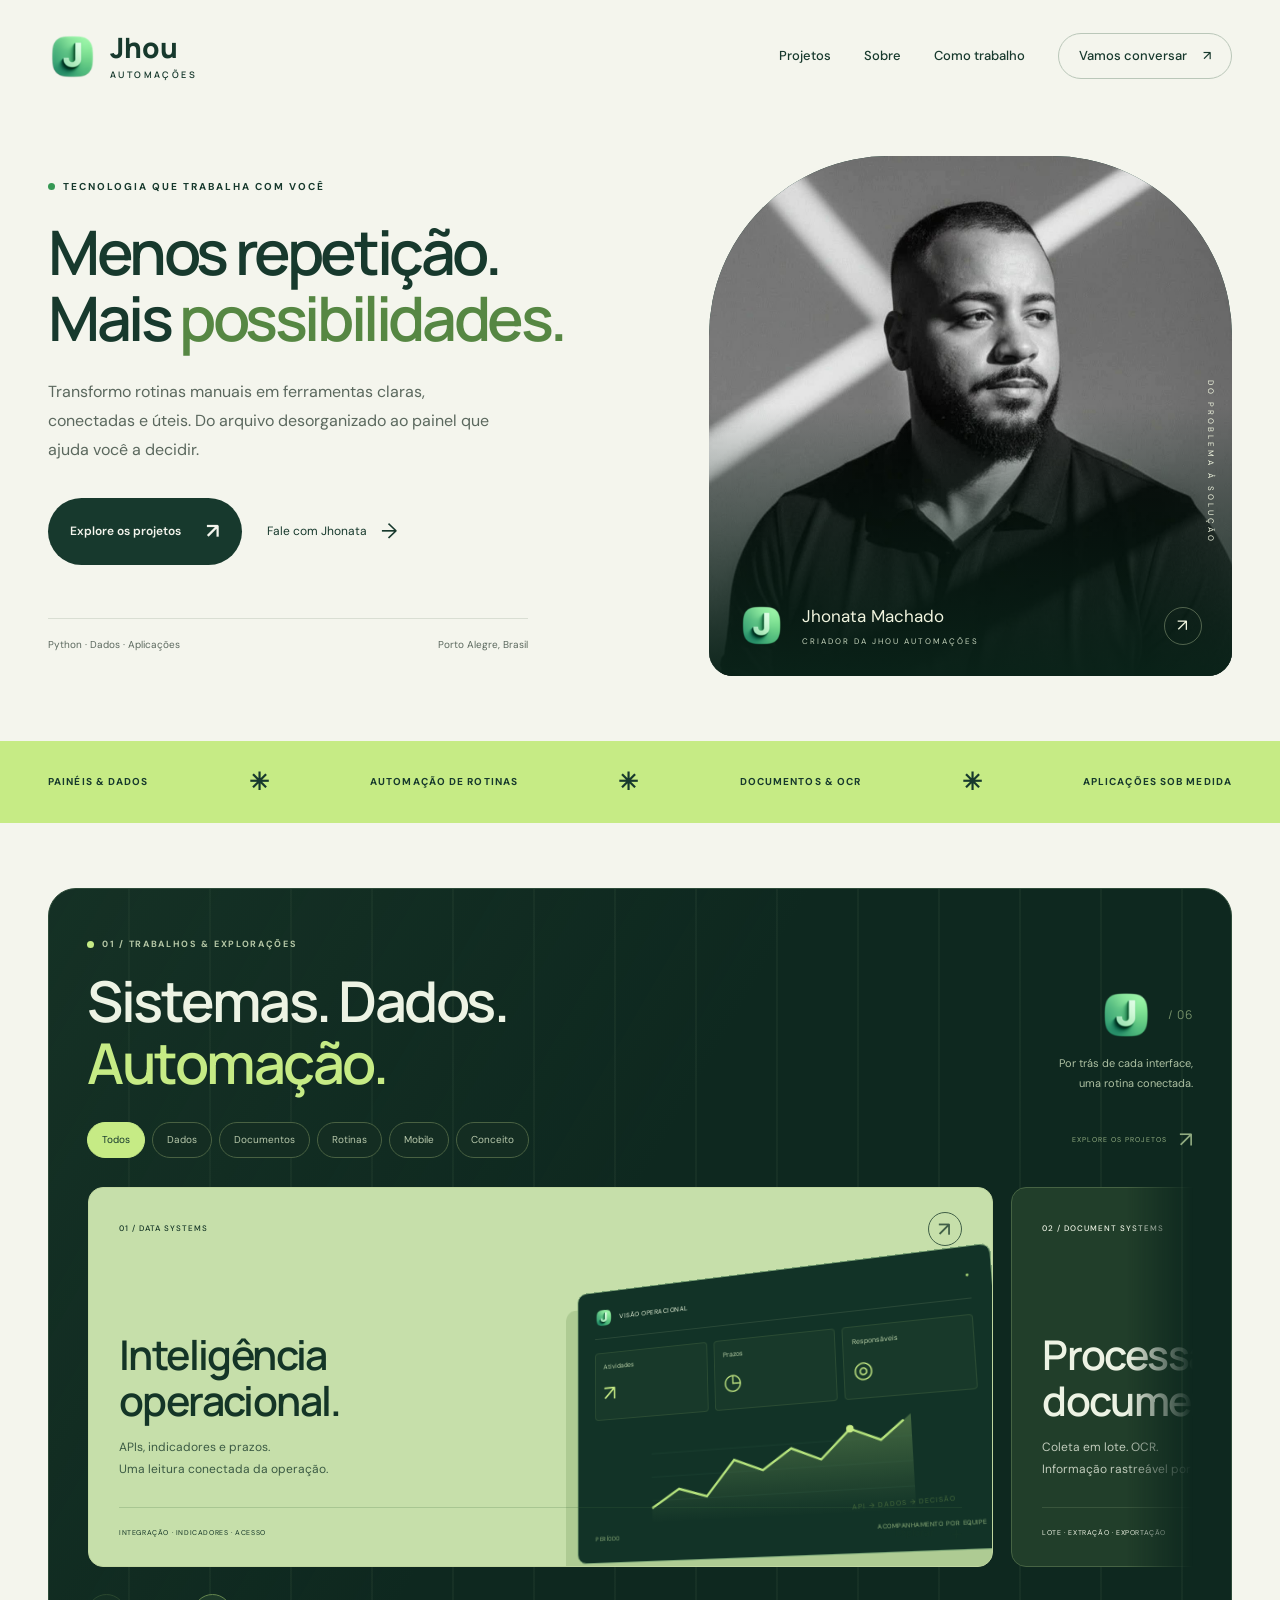
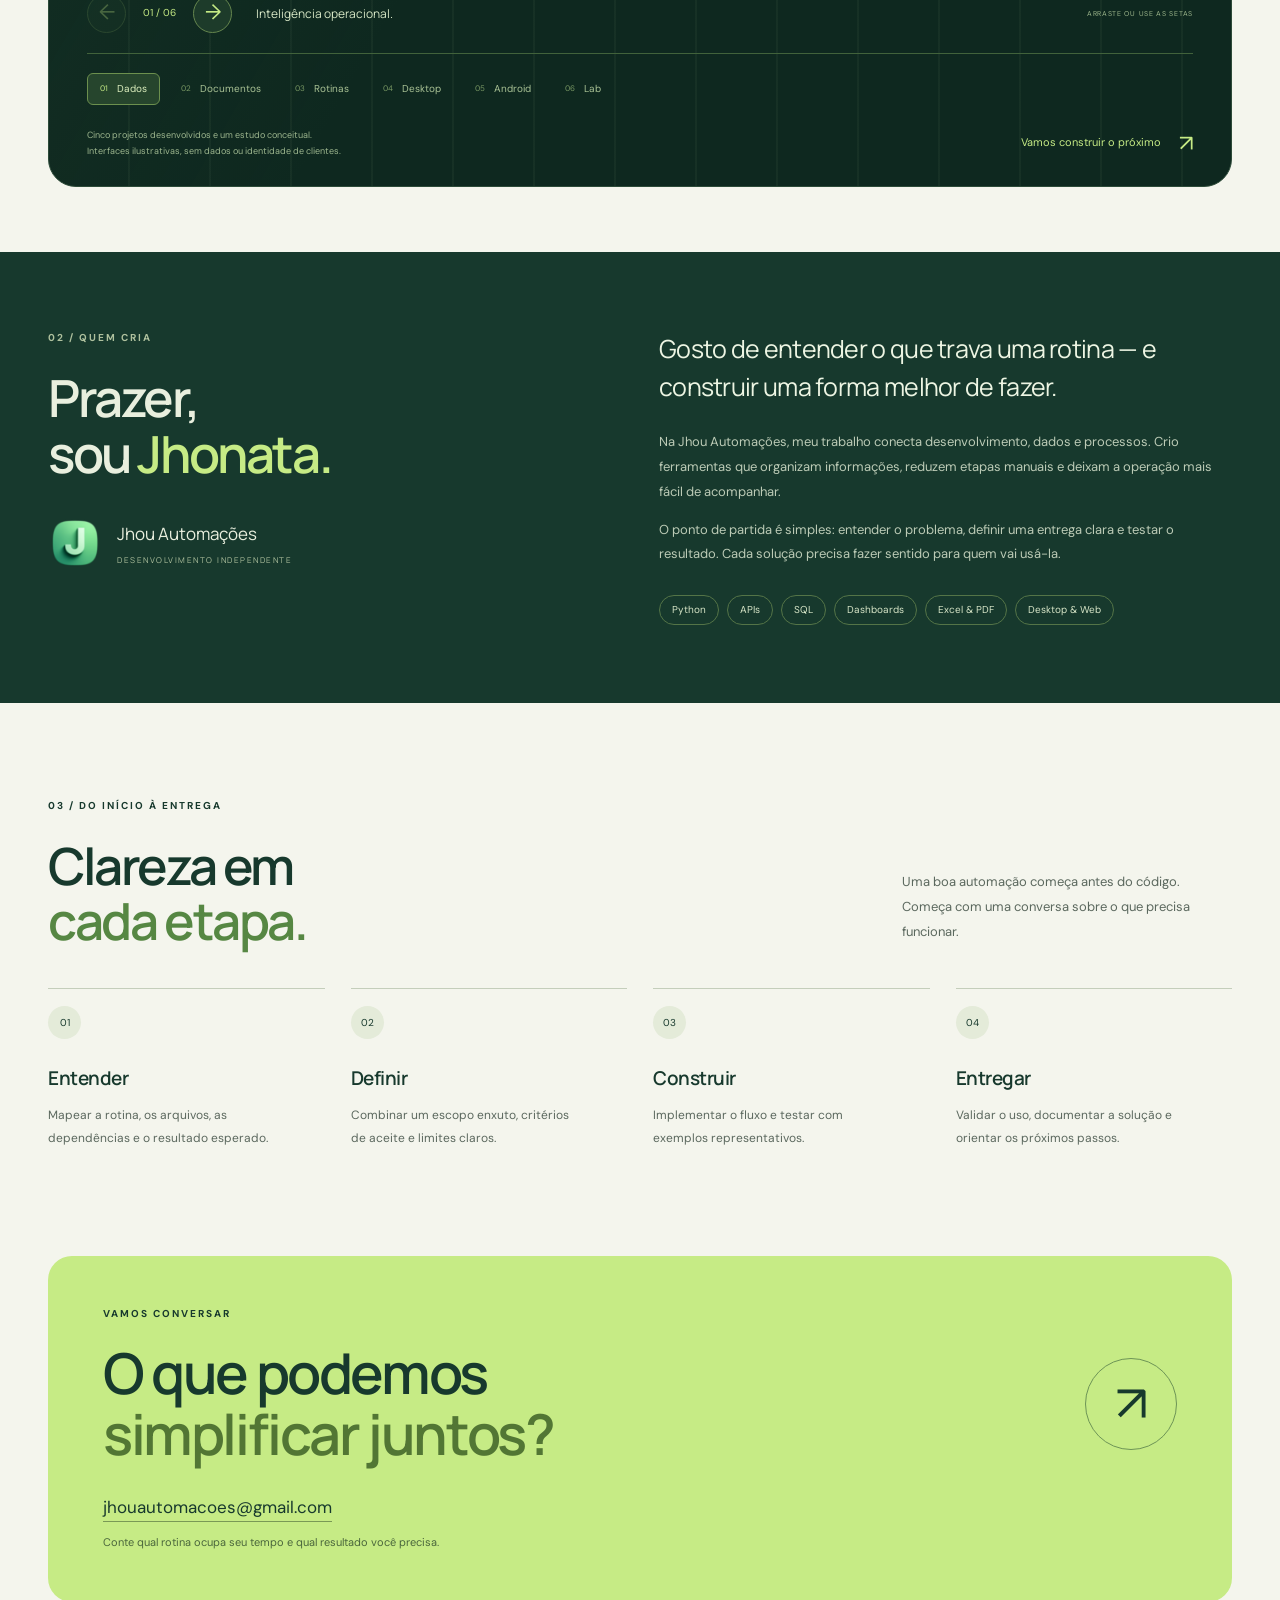
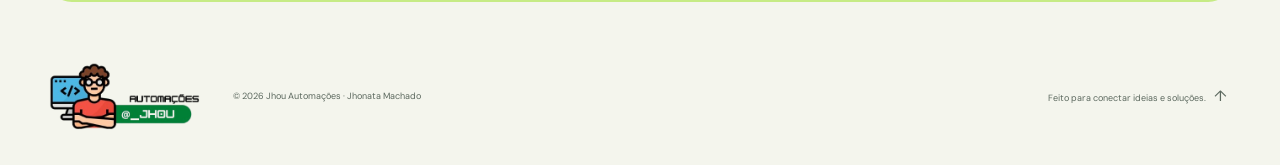
==== index.html @ 80933b90 "Criar galeria lateral interativa do portfólio Substitui os casos empilhados por uma galeria horizont" ====
<!doctype html>
<html lang="pt-BR">
<head>
  <meta charset="utf-8"><meta name="viewport" content="width=device-width, initial-scale=1">
  <meta name="theme-color" content="#153e32">
  <meta name="description" content="Jhonata Machado — Jhou Automações. Portfólio de painéis, organização documental, rotinas administrativas e aplicações sob medida.">
  <title>Jhou Automações — Jhonata Machado</title>
  <link rel="icon" href="jhou-mark.ico" type="image/x-icon"><link rel="stylesheet" href="style.css?v=3">
  <script src="site.js?v=3" defer></script>
</head>
<body>
  <a class="skip" href="#conteudo">Pular para o conteúdo</a>
  <header class="header wrap">
    <a href="#inicio" class="brand" aria-label="Jhou Automações — início"><img class="brand-icon" src="jhou-mark.ico" alt="" width="49" height="49"><span>Jhou<span class="brand-sub">AUTOMAÇÕES</span></span></a>
    <button class="menu" aria-controls="nav" aria-expanded="false">Menu <span aria-hidden="true">☰</span></button>
    <nav id="nav" aria-label="Navegação principal"><a href="#projetos">Projetos</a><a href="#sobre">Sobre</a><a href="#processo">Como trabalho</a><a class="nav-contact" href="mailto:jhouautomacoes@gmail.com">Vamos conversar <span aria-hidden="true">↗</span></a></nav>
  </header>
  <main id="conteudo">
    <section id="inicio" class="hero wrap">
      <div class="hero-copy"><p class="eyebrow"><span class="dot"></span> TECNOLOGIA QUE TRABALHA COM VOCÊ</p>
        <h1>Menos repetição.<br>Mais <em>possibilidades.</em></h1>
        <p class="lead">Transformo rotinas manuais em ferramentas claras, conectadas e úteis. Do arquivo desorganizado ao painel que ajuda você a decidir.</p>
        <div class="hero-actions"><a class="button primary" href="#projetos">Explore os projetos <span aria-hidden="true">↗</span></a><a class="text-link" href="mailto:jhouautomacoes@gmail.com">Fale com Jhonata <span aria-hidden="true">→</span></a></div>
        <div class="hero-foot"><span>Python · Dados · Aplicações</span><span>Porto Alegre, Brasil</span></div>
      </div>
      <div class="portrait-panel"><img class="portrait" src="jhonata.jpg" alt="Jhonata Machado" width="1280" height="1262" fetchpriority="high"><span class="portrait-grid" aria-hidden="true"></span><div class="portrait-caption"><img class="caption-icon" src="jhou-mark.ico" alt="" width="45" height="45"><span>Jhonata Machado<small>CRIADOR DA JHOU AUTOMAÇÕES</small></span><span class="portrait-arrow" aria-hidden="true">↗</span></div><span class="image-label">DO PROBLEMA À SOLUÇÃO</span></div>
    </section>
    <div class="expertise"><div class="wrap"><span>PAINÉIS & DADOS</span><i aria-hidden="true">✳</i><span>AUTOMAÇÃO DE ROTINAS</span><i aria-hidden="true">✳</i><span>DOCUMENTOS & OCR</span><i aria-hidden="true">✳</i><span>APLICAÇÕES SOB MEDIDA</span></div></div>
    <section id="projetos" class="projects wrap section portfolio-stage" data-revision="portfolio-03">
      <div class="portfolio-heading"><div><p class="eyebrow"><span class="dot"></span>01 / TRABALHOS & EXPLORAÇÕES</p><h2>Sistemas. Dados.<br><em>Automação.</em></h2></div><div class="portfolio-heading-note"><span class="folio-number"><img src="jhou-mark.ico" alt="" width="52" height="52"><span> / 06</span></span><p>Por trás de cada interface,<br>uma rotina conectada.</p></div></div>
      <div class="portfolio-toolbar"><div class="filters" role="group" aria-label="Filtrar projetos"><button data-filter="all" aria-pressed="true">Todos</button><button data-filter="dados" aria-pressed="false">Dados</button><button data-filter="documentos" aria-pressed="false">Documentos</button><button data-filter="rotinas" aria-pressed="false">Rotinas</button><button data-filter="mobile" aria-pressed="false">Mobile</button><button data-filter="conceitos" aria-pressed="false">Conceito</button></div><span class="explore-hint">EXPLORE OS PROJETOS <span aria-hidden="true">↗</span></span></div>
      <p id="filter-status" class="sr-only" aria-live="polite">6 projetos exibidos</p>
      <div class="work-grid" id="work-grid" tabindex="0" role="region" aria-label="Galeria de projetos, navegável com as setas do teclado">
        <article class="work-tile tile-ops" data-category="dados"><button class="tile-open" data-project="ops" aria-haspopup="dialog" aria-labelledby="tile-ops-title"><span class="sr-only">Explorar projeto</span></button><div class="tile-top"><span>01 / DATA SYSTEMS</span><span class="tile-arrow" aria-hidden="true">↗</span></div><div class="tile-copy"><h3 id="tile-ops-title">Inteligência<br>operacional.</h3><p>APIs, indicadores e prazos.<br>Uma leitura conectada da operação.</p></div><div class="ops-art" aria-hidden="true"><div class="ops-screen"><div class="mini-top"><img src="jhou-mark.ico" alt="" width="21" height="21"><span>VISÃO OPERACIONAL</span><i>●</i></div><div class="ops-kpis"><span>Atividades<b>↗</b></span><span>Prazos<b>◷</b></span><span>Responsáveis<b>◎</b></span></div><svg viewBox="0 0 360 126" class="ops-chart"><defs><linearGradient id="chart-fill" x1="0" y1="0" x2="0" y2="1"><stop offset="0" stop-color="#b7e57e" stop-opacity=".3"/><stop offset="1" stop-color="#b7e57e" stop-opacity="0"/></linearGradient></defs><path class="chart-area" d="M0 106 L40 82 L80 94 L120 48 L160 64 L200 38 L240 55 L280 18 L320 35 L360 4 L360 126 L0 126Z" fill="url(#chart-fill)"/><path d="M0 32H360 M0 64H360 M0 96H360" stroke="#507d622e"/><path class="chart-line" d="M0 106 L40 82 L80 94 L120 48 L160 64 L200 38 L240 55 L280 18 L320 35 L360 4" fill="none" stroke="#b7e57e" stroke-width="3"/><circle cx="280" cy="18" r="5" fill="#c6eb85"/></svg><div class="ops-screen-bottom"><span>PERÍODO</span><span>ACOMPANHAMENTO POR EQUIPE</span></div></div><span class="orbit-label">API → DADOS → DECISÃO</span></div><div class="tile-bottom"><span>INTEGRAÇÃO · INDICADORES · ACESSO</span><span>Explorar <b aria-hidden="true">+</b></span></div></article>
        <article class="work-tile tile-docs" data-category="documentos"><button class="tile-open" data-project="docs" aria-haspopup="dialog" aria-labelledby="tile-docs-title"><span class="sr-only">Explorar projeto</span></button><div class="tile-top"><span>02 / DOCUMENT SYSTEMS</span><span class="tile-arrow" aria-hidden="true">↗</span></div><div class="tile-copy"><h3 id="tile-docs-title">Processamento<br>documental.</h3><p>Coleta em lote. OCR.<br>Informação rastreável por página.</p></div><div class="docs-art" aria-hidden="true"><div class="scan-paper back-paper"></div><div class="scan-paper"><span>PDF / TEXTO</span><i></i><i></i><i></i><b>Informação encontrada</b><i></i><i></i><div class="scan-beam"></div></div><span class="scan-chip">OCR <b>✓</b></span></div><div class="tile-bottom"><span>LOTE · EXTRAÇÃO · EXPORTAÇÃO</span><span>Explorar <b aria-hidden="true">+</b></span></div></article>
        <article class="work-tile tile-routine" data-category="rotinas"><button class="tile-open" data-project="routine" aria-haspopup="dialog" aria-labelledby="tile-routine-title"><span class="sr-only">Explorar projeto</span></button><div class="tile-top"><span>03 / WORKFLOW AUTOMATION</span><span class="tile-arrow" aria-hidden="true">↗</span></div><div class="routine-art" aria-hidden="true"><span class="node node-sheet">▦<small>PLANILHA</small></span><span class="flow-wire"><i></i></span><span class="node node-check">✓<small>CONFERÊNCIA</small></span><span class="flow-wire"><i></i></span><span class="node node-file">▤<small>DOCUMENTO</small></span></div><div class="tile-copy"><h3 id="tile-routine-title">Automação<br>administrativa.</h3><p>Planilhas e comprovantes conectados.<br>Comunicação preparada para revisão.</p></div><div class="tile-bottom"><span>VALIDAR · RELACIONAR · ORGANIZAR</span><span>Explorar <b aria-hidden="true">+</b></span></div></article>
        <article class="work-tile tile-desktop" data-category="rotinas"><button class="tile-open" data-project="desktop" aria-haspopup="dialog" aria-labelledby="tile-desktop-title"><span class="sr-only">Explorar projeto</span></button><div class="tile-top"><span>04 / DESKTOP APPLICATION</span><span class="tile-arrow" aria-hidden="true">↗</span></div><div class="desktop-art" aria-hidden="true"><div class="app-layer layer-back"></div><div class="app-layer layer-mid"></div><div class="app-layer layer-front"><img src="jhou-mark.ico" width="23" height="23" alt=""><div class="layer-modules"><span>▦</span><span>▤</span><span>◷</span></div><i></i></div><span class="layers-label">MÓDULOS / PERFIS / VERSÕES</span></div><div class="tile-copy"><h3 id="tile-desktop-title">Plataforma<br>modular.</h3><p>Rotinas integradas em uma aplicação.<br>Navegação e acesso por perfil.</p></div><div class="tile-bottom"><span>DESKTOP · PERMISSÕES · DISTRIBUIÇÃO</span><span>Explorar <b aria-hidden="true">+</b></span></div></article>
        <article class="work-tile tile-mobile" data-category="mobile"><button class="tile-open" data-project="mobile" aria-haspopup="dialog" aria-labelledby="tile-mobile-title"><span class="sr-only">Explorar projeto</span></button><div class="tile-top"><span>05 / ANDROID APPLICATION</span><span class="tile-arrow" aria-hidden="true">↗</span></div><div class="mobile-art" aria-hidden="true"><div class="mini-phone"><div class="mini-phone-top"><span>Meu mês</span><img src="jhou-mark.ico" width="18" height="18" alt=""></div><div class="expense-ring"><span>Visão<br><b>mensal</b></span></div><div class="mini-expenses"><span>Receitas <i></i></span><span>Despesas <i></i></span></div></div><span class="privacy-chip">▣ NO APARELHO</span></div><div class="tile-copy"><h3 id="tile-mobile-title">Finanças<br>no Android.</h3><p>Registros, parcelas e vencimentos.<br>Relatórios e controle local.</p></div><div class="tile-bottom"><span>ANDROID · DADOS LOCAIS · BACKUP</span><span>Explorar <b aria-hidden="true">+</b></span></div></article>
        <article class="work-tile tile-concept" data-category="conceitos"><button class="tile-open" data-project="concept" aria-haspopup="dialog" aria-labelledby="tile-concept-title"><span class="sr-only">Explorar estudo conceitual</span></button><div class="concept-copy"><p class="concept-label">06 / LAB · ESTUDO CONCEITUAL</p><h3 id="tile-concept-title">Orquestração de fluxos.</h3><p>Uma exploração de filas, tentativas e monitoramento.<br>Arquitetura proposta com demonstração interativa.</p></div><div class="concept-art" aria-hidden="true"><span>ENTRADA</span><i></i><span class="concept-core"><img src="jhou-mark.ico" alt="" width="32" height="32">FLUXOS</span><i></i><span>MONITORAMENTO</span></div><span class="concept-action">Explorar conceito <b aria-hidden="true">↗</b></span></article>
      </div>
      <div class="mobile-gallery-nav"><div class="gallery-controls"><button id="gallery-prev" aria-label="Projetos anteriores" disabled>←</button><span id="gallery-position" aria-live="polite">01 / 06</span><button id="gallery-next" aria-label="Próximos projetos">→</button></div><span id="gallery-current">Inteligência operacional</span><span class="swipe-hint">ARRASTE OU USE AS SETAS</span></div><div class="gallery-index" role="group" aria-label="Escolher projeto na galeria"><button data-gallery-target="ops" aria-pressed="true"><span>01</span> Dados</button><button data-gallery-target="docs" aria-pressed="false"><span>02</span> Documentos</button><button data-gallery-target="routine" aria-pressed="false"><span>03</span> Rotinas</button><button data-gallery-target="desktop" aria-pressed="false"><span>04</span> Desktop</button><button data-gallery-target="mobile" aria-pressed="false"><span>05</span> Android</button><button data-gallery-target="concept" aria-pressed="false"><span>06</span> Lab</button></div>
      <div class="portfolio-caption"><p>Cinco projetos desenvolvidos e um estudo conceitual.<br>Interfaces ilustrativas, sem dados ou identidade de clientes.</p><a href="mailto:jhouautomacoes@gmail.com?subject=Vamos%20conversar%20sobre%20uma%20automa%C3%A7%C3%A3o">Vamos construir o próximo <span aria-hidden="true">↗</span></a></div>
    </section>
    <dialog id="project-dialog" aria-labelledby="dialog-title"><div class="dialog-top"><div><p class="dialog-eyebrow" id="dialog-type"></p><h2 id="dialog-title"></h2></div><button class="dialog-close" aria-label="Fechar projeto">×</button></div><div id="dialog-content"></div><div class="dialog-bottom"><p id="dialog-note"></p><div class="dialog-pagination"><button id="project-prev" aria-label="Projeto anterior">←</button><span id="project-position"></span><button id="project-next" aria-label="Próximo projeto">→</button></div></div></dialog>
<template id="project-ops"><div class="dialog-grid"><div class="case-copy"><p class="case-intro">Quando os registros estão espalhados, responder “o que foi concluído e o que está atrasado?” vira uma tarefa por si só.</p><dl class="case-story"><div><dt>Estrutura da solução</dt><dd>Um painel que reúne atividades de uma API, organiza os registros e permite consultar indicadores por período e responsável.</dd></div><div><dt>O que a ferramenta reúne</dt><dd>Tarefas criadas e concluídas, prazos e produtividade passam a fazer parte da mesma leitura.</dd></div></dl><div class="case-tags"><span>Integração por API</span><span>Filtros de período</span><span>Permissões</span></div><details class="case-details"><summary>Como o fluxo funciona <span aria-hidden="true">+</span></summary><ol><li>Buscar e organizar as atividades da fonte.</li><li>Aplicar o período e o responsável selecionados.</li><li>Calcular os indicadores e apresentar os gráficos.</li></ol></details></div><div class="case-preview preview-data"><div class="preview-label"><span><i></i>VISÃO DA OPERAÇÃO</span><span>DEMONSTRAÇÃO</span></div><div class="data-window"><div class="window-top"><span class="window-dots" aria-hidden="true">● ● ●</span><span>Painel de atividades</span><img src="jhou-mark.ico" width="24" height="24" alt="" loading="lazy"></div><div class="data-toolbar"><div><span class="ui-kicker">ACOMPANHAMENTO</span><h4>Um período. Uma visão.</h4></div><label class="period-control">Período<select id="demo-period"><option value="semana">Esta semana</option><option value="mes">Este mês</option></select></label></div><div class="data-metrics" aria-live="polite"><div><span>Criadas</span><b id="demo-created">24</b><small>No período</small></div><div><span>Concluídas</span><b id="demo-done">18</b><small>No período</small></div><div><span>Em atraso</span><b id="demo-late">3</b><small>Precisam de atenção</small></div></div><div class="data-chart"><div class="chart-heading"><span>Concluídas por dia</span><small><i></i>Atividades</small></div><div class="demo-bars" id="demo-bars" role="img" aria-label="Dados fictícios: 2, 4, 3, 5 e 4 atividades concluídas"><div><i style="--height:40%"></i><span>SEG</span></div><div><i style="--height:80%"></i><span>TER</span></div><div><i style="--height:60%"></i><span>QUA</span></div><div><i style="--height:100%"></i><span>QUI</span></div><div><i style="--height:80%"></i><span>SEX</span></div></div></div><div class="data-bottom"><span><i class="status-dot"></i>Equipe de exemplo</span><span>Visão por responsável</span></div></div><p class="preview-foot">Explore o seletor de período · dados fictícios</p></div></div></template>
<template id="project-docs"><div class="dialog-grid"><div class="case-copy"><p class="case-intro">Baixar arquivos um a um e procurar informação em páginas digitalizadas consome tempo antes mesmo de começar a análise.</p><dl class="case-story"><div><dt>Estrutura da solução</dt><dd>Uma rotina de coleta em lote em fontes compatíveis, organização por pasta e extração de texto com OCR e referências de página.</dd></div><div><dt>O que a ferramenta reúne</dt><dd>Arquivos, texto extraído e andamento da coleta ficam organizados. O processamento pode ser pausado e retomado.</dd></div></dl><div class="case-tags"><span>PDF & OCR</span><span>Coleta em lote</span><span>Pausa e retomada</span></div><details class="case-details"><summary>Como o fluxo funciona <span aria-hidden="true">+</span></summary><ol><li>Definir o lote e a fonte compatível.</li><li>Baixar os PDFs e organizar as pastas.</li><li>Extrair o texto e exportar com marcações de página.</li></ol></details></div><div class="case-preview preview-docs"><div class="preview-label"><span><i></i>DO ARQUIVO AO TEXTO</span><span>DEMONSTRAÇÃO</span></div><div class="document-workbench"><div class="document-sidebar"><span class="ui-kicker">LOTE DE EXEMPLO</span><h4>Documentos</h4><div class="document-file selected"><span>PDF</span><div>relatorio_01.pdf<small>2 páginas · texto extraído</small></div><b>✓</b></div><div class="document-file"><span>PDF</span><div>relatorio_02.pdf<small>4 páginas · texto extraído</small></div><b>✓</b></div><div class="document-file"><span>PDF</span><div>relatorio_03.pdf<small>3 páginas · na fila</small></div><b>◷</b></div><div class="batch-progress"><span>Processamento do lote <b>2 / 3</b></span><i></i><small>Progresso acompanhado por arquivo</small></div></div><div class="document-page"><span class="page-tab">relatorio_01.pdf / PÁGINA 1</span><h4>Relatório de exemplo</h4><div class="paper-lines" aria-hidden="true"><i></i><i></i><i></i></div><p class="paper-highlight">O lote reúne documentos<br>para consulta e organização.</p><div class="paper-lines" aria-hidden="true"><i></i><i></i></div><details class="ocr-demo"><summary>Ver texto extraído <span aria-hidden="true">↗</span></summary><p>[Página 1]<br>Relatório de exemplo.<br>O lote reúne documentos para consulta e organização.</p></details></div></div><p class="preview-foot">Abra o texto extraído · documento fictício</p></div></div></template>
<template id="project-routine"><div class="dialog-grid"><div class="case-copy"><p class="case-intro">Uma linha na planilha, um comprovante em outra pasta e uma mensagem a preparar. O trabalho está em conectar essas pontas.</p><dl class="case-story"><div><dt>Estrutura da solução</dt><dd>Importação e conferência de registros, relacionamento de comprovantes e padronização de nomes, com preparação de comunicações por modelo.</dd></div><div><dt>O que a ferramenta reúne</dt><dd>Cada registro pode ser associado ao documento correspondente. Pendências ficam visíveis e a comunicação fica pronta para revisão.</dd></div></dl><div class="case-tags"><span>Excel & arquivos</span><span>Conferência</span><span>Rascunhos de e-mail</span></div><details class="case-details"><summary>Como o fluxo funciona <span aria-hidden="true">+</span></summary><ol><li>Importar a planilha e conferir os registros.</li><li>Relacionar documentos e padronizar os arquivos.</li><li>Preparar a comunicação e acompanhar o progresso.</li></ol></details></div><div class="case-preview preview-routine"><div class="preview-label"><span><i></i>FLUXO DE CONFERÊNCIA</span><span>DEMONSTRAÇÃO</span></div><div class="routine-window"><div class="routine-tabs" role="group" aria-label="Etapa da demonstração de conferência"><button data-routine="entrada" aria-pressed="true">01 · Entrada</button><button data-routine="saida" aria-pressed="false">02 · Organizado</button></div><div id="routine-entrada"><div class="routine-heading"><h4>Registros importados</h4><span>EXCEL → CONFERÊNCIA</span></div><table class="routine-table"><caption class="sr-only">Registros fictícios da planilha</caption><thead><tr><th>Registro</th><th>Documento</th><th>Situação</th></tr></thead><tbody><tr><td>#042</td><td>arquivo_01.pdf</td><td><span class="state-ok">Localizado</span></td></tr><tr><td>#043</td><td>arquivo_02.pdf</td><td><span class="state-ok">Localizado</span></td></tr><tr><td>#044</td><td>—</td><td><span class="state-pending">Pendente</span></td></tr></tbody></table><div class="routine-message"><span aria-hidden="true">↳</span><p>A conferência mantém os registros sem documento à vista.</p></div></div><div id="routine-saida" hidden><div class="routine-heading"><h4>Arquivos relacionados</h4><span>PRONTOS PARA REVISÃO</span></div><div class="output-file"><span>PDF</span><div>comprovante_042.pdf<small>Relacionado ao registro #042</small></div><b>✓</b></div><div class="output-file"><span>PDF</span><div>comprovante_043.pdf<small>Relacionado ao registro #043</small></div><b>✓</b></div><div class="draft-preview"><span class="ui-kicker">RASCUNHO DE COMUNICAÇÃO</span><p>Documentos organizados para conferência.<br>Registro #044: documento pendente.</p><small>Preparado para revisão · nenhum envio nesta demonstração</small></div></div></div><p class="preview-foot">Alterne as etapas · registros e arquivos fictícios</p></div></div></template>
<template id="project-desktop"><div class="dialog-grid"><div class="case-copy"><p class="case-intro">Ferramentas isoladas exigem trocar de contexto a cada etapa. Uma central pode dar à rotina um caminho mais consistente.</p><dl class="case-story"><div><dt>Estrutura da solução</dt><dd>Uma aplicação desktop com módulos administrativos, navegação integrada e controles de acesso por perfil de usuário.</dd></div><div><dt>O que a ferramenta reúne</dt><dd>Cadastros, documentos e rotinas compartilham a mesma estrutura de navegação, com distribuição e atualização de versões.</dd></div></dl><div class="case-tags"><span>Aplicação desktop</span><span>Módulos integrados</span><span>Acesso por perfil</span></div><details class="case-details"><summary>Como o fluxo funciona <span aria-hidden="true">+</span></summary><ol><li>Acessar a aplicação com o perfil do usuário.</li><li>Navegar pelos módulos disponíveis para esse perfil.</li><li>Executar a rotina e acompanhar a versão da aplicação.</li></ol></details></div><div class="case-preview preview-desktop"><div class="preview-label"><span><i></i>ESPAÇO DE TRABALHO</span><span>DEMONSTRAÇÃO</span></div><div class="desktop-window"><aside><img src="jhou-mark.ico" alt="Jhou" width="34" height="34" loading="lazy"><span class="sidebar-line active" aria-hidden="true"></span><span class="sidebar-line" aria-hidden="true"></span><span class="sidebar-line" aria-hidden="true"></span><span class="sidebar-bottom" aria-hidden="true">⚙</span></aside><div class="desktop-content"><div class="desktop-top"><span class="ui-kicker">ÁREA DE TRABALHO</span><span class="profile-chip">Perfil de exemplo</span></div><h4>Qual é a próxima tarefa?</h4><p>Acesse a rotina pelo seu módulo.</p><div class="desktop-modules" role="group" aria-label="Módulo da demonstração desktop"><button data-module="cadastros" aria-pressed="true"><b aria-hidden="true">▦</b>Cadastros</button><button data-module="documentos" aria-pressed="false"><b aria-hidden="true">▤</b>Documentos</button><button data-module="rotinas" aria-pressed="false"><b aria-hidden="true">◷</b>Rotinas</button></div><div class="module-detail" aria-live="polite"><span class="status-dot"></span><div><b id="module-title">Organização de registros</b><p id="module-description">Um espaço para consultar e manter os cadastros da rotina.</p></div></div><div class="desktop-footer"><span>Permissões por perfil</span><span>Navegação integrada</span></div></div></div><p class="preview-foot">Explore os módulos · interface reconstruída</p></div></div></template>
<template id="project-mobile"><div class="dialog-grid"><div class="case-copy"><p class="case-intro">Receitas, despesas, parcelas e vencimentos precisam conversar entre si para que a organização financeira faça parte do dia a dia.</p><dl class="case-story"><div><dt>Estrutura da solução</dt><dd>Um aplicativo Android com registros locais, categorias e limites mensais, acompanhamento de cartões e lembretes opcionais.</dd></div><div><dt>O que a ferramenta reúne</dt><dd>Consulta do mês, relatório em PDF, extrato CSV e backup JSON. Sugestões de lançamentos por notificações autorizadas passam por revisão individual.</dd></div></dl><div class="case-tags"><span>Dados no aparelho</span><span>Relatórios & backup</span><span>Revisão individual</span></div><details class="case-details"><summary>Como o fluxo funciona <span aria-hidden="true">+</span></summary><ol><li>Registrar receitas, despesas, categorias e parcelas.</li><li>Acompanhar limites e vencimentos do mês.</li><li>Revisar sugestões opcionais e exportar os registros.</li></ol><p>Sem conexão às contas bancárias ou execução de pagamentos.</p></details></div><div class="case-preview preview-mobile"><div class="preview-label"><span><i></i>ORGANIZAÇÃO NO APARELHO</span><span>DEMONSTRAÇÃO</span></div><div class="mobile-stage"><div class="finance-phone"><span class="phone-speaker" aria-hidden="true"></span><div class="finance-phone-head"><span>Meu mês</span><img src="jhou-mark.ico" alt="" width="26" height="26" loading="lazy"></div><div class="finance-summary"><span>SETEMBRO / EXEMPLO</span><b>Uma visão clara<br>do seu mês.</b><small>Receitas · despesas · parcelas</small></div><h4>Próximos vencimentos</h4><div class="due-row"><span class="due-date">12<small>SET</small></span><div>Internet<small>Categoria: casa</small></div><span>◷</span></div><div class="due-row"><span class="due-date">18<small>SET</small></span><div>Cartão<small>Fatura do mês</small></div><span>◷</span></div><div class="local-badge"><span aria-hidden="true">▣</span> Registros no aparelho</div><span class="phone-home" aria-hidden="true"></span></div><div class="mobile-callouts"><span class="ui-kicker">PENSADO PARA O USO DIÁRIO</span><div><b>01</b><p>Organizar<small>Receitas, despesas e categorias</small></p></div><div><b>02</b><p>Acompanhar<small>Parcelas, limites e vencimentos</small></p></div><div><b>03</b><p>Guardar<small>Relatórios e backups exportáveis</small></p></div></div></div><p class="preview-foot">Interface reconstruída · informações fictícias</p></div></div></template>
<template id="project-concept"><div class="dialog-grid"><div class="case-copy"><p class="concept-disclosure">ESTUDO CONCEITUAL · ARQUITETURA PROPOSTA</p><p class="case-intro">Como acompanhar várias automações sem abrir cada ferramenta? Este conceito explora uma central que recebe tarefas, organiza a execução e mostra o estado de cada etapa.</p><dl class="case-story"><div><dt>Arquitetura explorada</dt><dd>Entrada de eventos → fila de tarefas → execução por workers → registro de resultado. A proposta inclui tentativas controladas e tratamento de falhas.</dd></div><div><dt>Experiência proposta</dt><dd>Visibilidade de tarefas em espera, execução, conclusão e falha, com histórico por fluxo e revisão das ocorrências.</dd></div></dl><div class="case-tags"><span>Filas de tarefas</span><span>Workers</span><span>Histórico de execução</span></div><p class="concept-scope">Esta é uma exploração de produto, sem implantação em cliente. A simulação ao lado roda apenas nesta página e não executa sistemas externos.</p></div><div class="case-preview concept-preview"><div class="preview-label"><span><i></i>DEMONSTRAÇÃO DO CONCEITO</span><span>SIMULAÇÃO LOCAL</span></div><div class="concept-console"><div class="console-top"><img src="jhou-mark.ico" width="28" height="28" alt=""><span>Central de fluxos</span><span class="console-pill">LAB</span></div><h3>Um fluxo. Cada etapa visível.</h3><div class="simulation-steps"><div data-sim-step="0"><span>01</span><p>Receber evento<small>Entrada de exemplo</small></p><b>Aguardando</b></div><div data-sim-step="1"><span>02</span><p>Organizar a fila<small>Tarefa pronta para execução</small></p><b>Aguardando</b></div><div data-sim-step="2"><span>03</span><p>Processar tarefa<small>Worker simulado</small></p><b>Aguardando</b></div><div data-sim-step="3"><span>04</span><p>Registrar resultado<small>Histórico da execução</small></p><b>Aguardando</b></div></div><p id="concept-result" data-state="idle" aria-live="polite">Pronto para explorar a sequência.</p><div class="simulation-controls"><button id="simulate-flow">Simular execução <span aria-hidden="true">↗</span></button><button id="reset-flow">Reiniciar</button></div></div><p class="preview-foot">Conceito de arquitetura · nenhuma ação externa</p></div></div></template>
    <section id="sobre" class="about"><div class="wrap about-grid"><div><p class="eyebrow">02 / QUEM CRIA</p><h2>Prazer,<br>sou <em>Jhonata.</em></h2><div class="about-brand"><img src="jhou-mark.ico" alt="" width="54" height="54" loading="lazy"><span>Jhou Automações<small>DESENVOLVIMENTO INDEPENDENTE</small></span></div></div><div class="about-copy"><p class="big-text">Gosto de entender o que trava uma rotina — e construir uma forma melhor de fazer.</p><p>Na Jhou Automações, meu trabalho conecta desenvolvimento, dados e processos. Crio ferramentas que organizam informações, reduzem etapas manuais e deixam a operação mais fácil de acompanhar.</p><p>O ponto de partida é simples: entender o problema, definir uma entrega clara e testar o resultado. Cada solução precisa fazer sentido para quem vai usá-la.</p><div class="tech-tags"><span>Python</span><span>APIs</span><span>SQL</span><span>Dashboards</span><span>Excel & PDF</span><span>Desktop & Web</span></div></div></div></section>
    <section id="processo" class="section wrap process"><div class="section-heading"><div><p class="eyebrow">03 / DO INÍCIO À ENTREGA</p><h2>Clareza em<br><em>cada etapa.</em></h2></div><p>Uma boa automação começa antes do código. Começa com uma conversa sobre o que precisa funcionar.</p></div><div class="steps"><article><span>01</span><h3>Entender</h3><p>Mapear a rotina, os arquivos, as dependências e o resultado esperado.</p></article><article><span>02</span><h3>Definir</h3><p>Combinar um escopo enxuto, critérios de aceite e limites claros.</p></article><article><span>03</span><h3>Construir</h3><p>Implementar o fluxo e testar com exemplos representativos.</p></article><article><span>04</span><h3>Entregar</h3><p>Validar o uso, documentar a solução e orientar os próximos passos.</p></article></div></section>
    <section id="contato" class="contact wrap"><p class="eyebrow">VAMOS CONVERSAR</p><div class="contact-row"><h2>O que podemos<br><em>simplificar juntos?</em></h2><a class="contact-arrow" href="mailto:jhouautomacoes@gmail.com" aria-label="Enviar e-mail para Jhonata Machado">↗</a></div><a class="email" href="mailto:jhouautomacoes@gmail.com">jhouautomacoes@gmail.com</a><p>Conte qual rotina ocupa seu tempo e qual resultado você precisa.</p></section>
  </main>
  <footer class="footer wrap"><img class="original-logo" src="jhou-logo.png" alt="Logo original Jhou Automações" width="391" height="186" loading="lazy"><div class="footer-copy"><span>© <span id="year">2026</span> Jhou Automações · Jhonata Machado</span><span>Feito para conectar ideias e soluções. <a href="#inicio" aria-label="Voltar ao início">↑</a></span></div></footer>
</body>
</html>
---- style.css ----
@import url('https://fonts.googleapis.com/css2?family=DM+Sans:wght@400;500;600;700&family=Manrope:wght@400;500;600;700;800&display=swap');
:root{--paper:#f4f5ed;--ink:#17392d;--green:#c6eb85;--muted:#5b685e;--line:#d9ded3;--radius:24px}*{box-sizing:border-box}html{scroll-behavior:smooth;scroll-padding-top:32px}body{margin:0;background:var(--paper);color:var(--ink);font-family:'DM Sans',Arial,sans-serif;font-size:16px;line-height:1.6}a{color:inherit;text-decoration:none}button{font:inherit;cursor:pointer}button,a,summary{-webkit-tap-highlight-color:transparent}a:focus-visible,button:focus-visible,summary:focus-visible{outline:3px solid #247745;outline-offset:5px}button:focus-visible{border-radius:5px}.wrap{width:min(1280px,calc(100% - 96px));margin:auto}.header{display:flex;align-items:center;justify-content:space-between;min-height:112px;gap:32px}.brand{display:flex;align-items:center;gap:13px;font-family:Manrope,Arial,sans-serif;font-size:28px;font-weight:800;line-height:1}.monogram{height:49px;width:49px;display:flex;align-items:center;justify-content:center;background:var(--ink);border-radius:13px;color:var(--green);font-size:36px;position:relative}.monogram span{font-size:18px;position:absolute;right:5px;top:4px}.brand-sub{display:block;letter-spacing:2.4px;font-size:9px;font-weight:600;margin-top:9px}.header nav{display:flex;align-items:center;gap:33px;font-size:13px;font-weight:500}.header nav a:hover{text-decoration:underline;text-underline-offset:5px}.nav-contact{border:1px solid #bac7b9;border-radius:99px;padding:12px 20px}.nav-contact span{padding-left:13px}.menu{display:none}.hero{display:grid;grid-template-columns:1.15fr 1fr;gap:60px;padding:44px 0 65px;align-items:center}.eyebrow{font-size:10px;letter-spacing:2px;font-weight:700;display:flex;gap:8px;align-items:center;margin:0 0 24px}.dot{width:7px;height:7px;background:#359854;border-radius:50%}h1,h2,h3,p{margin-top:0}h1,h2{font-family:Manrope,Arial,sans-serif;font-weight:600;letter-spacing:-3.4px;line-height:1.08}h1{font-size:clamp(42px,4.8vw,69px);margin-bottom:27px}em{font-style:normal;color:#568743}h1 em{white-space:nowrap}.lead{color:var(--muted);max-width:465px;font-size:16px;line-height:1.8;margin-bottom:33px}.hero-actions{display:flex;gap:25px;align-items:center;flex-wrap:wrap;font-size:12px}.button{display:inline-flex;align-items:center;gap:25px;padding:17px 22px;border-radius:99px;font-weight:600}.primary{background:var(--ink);color:var(--paper)}.primary:hover{background:#285543}.button span,.text-link span{font-size:21px}.text-link{display:flex;align-items:center;gap:14px}.hero-foot{border-top:1px solid var(--line);display:flex;justify-content:space-between;gap:12px;max-width:480px;margin-top:53px;padding-top:18px;font-size:10px;color:var(--muted)}.portrait-panel{position:relative;height:520px;border-radius:180px 180px 24px 24px;overflow:hidden;background:#153e32}.portrait{width:100%;height:100%;object-fit:cover;object-position:center 24%;filter:contrast(1.04)}.portrait-panel:after{content:'';position:absolute;inset:0;background:linear-gradient(0deg,rgba(10,35,25,.96),transparent 52%);pointer-events:none}.portrait-grid{position:absolute;inset:0;background:linear-gradient(90deg,transparent 49.8%,#d4efaf33 50%,transparent 50.2%),linear-gradient(transparent 49.8%,#d4efaf33 50%,transparent 50.2%);background-size:110px 110px;opacity:.22}.portrait-caption{position:absolute;z-index:2;bottom:28px;left:30px;right:30px;display:flex;align-items:center;gap:18px;color:#f1f5df;font-size:17px}.caption-mark{font-family:Manrope,sans-serif;font-weight:700;font-size:45px;color:var(--green)}.portrait-caption small{display:block;font-size:8px;letter-spacing:2px;color:#c5d4bc;margin-top:5px}.portrait-arrow{margin-left:auto;width:38px;height:38px;border:1px solid #b7c89b66;border-radius:50%;display:grid;place-items:center}.image-label{position:absolute;z-index:2;top:43%;right:15px;color:#eff5df;writing-mode:vertical-rl;font-size:8px;letter-spacing:3px}.expertise{background:var(--green);padding:22px 0}.expertise .wrap{display:flex;justify-content:space-between;align-items:center;gap:20px;font-size:10px;font-weight:700;letter-spacing:1.1px}.expertise i{font-style:normal;font-size:24px}.section{padding:95px 0}.section-heading{display:flex;justify-content:space-between;align-items:flex-end;gap:35px;margin-bottom:40px}h2{font-size:clamp(35px,4vw,54px);margin-bottom:0;letter-spacing:-2.4px}.section-heading>p{width:330px;margin:0 0 4px;color:var(--muted);font-size:13px;line-height:1.9}.filters{display:flex;gap:9px;margin:10px 0 27px;flex-wrap:wrap}.filters button{border:1px solid #c5cfbf;border-radius:50px;background:transparent;color:var(--muted);padding:8px 17px;font-size:11px}.filters button[aria-pressed=true]{background:var(--ink);border-color:var(--ink);color:var(--paper)}.project-grid{display:grid;grid-template-columns:1fr 1fr;gap:35px 28px}.project[hidden]{display:none}.project-visual{border-radius:20px;height:295px;padding:23px 28px;overflow:hidden}.dashboard{background:#e4eadb}.document{background:#d4e8c0}.routine{background:#dce7e0}.workspace{background:#d8e3cf}.mock-head{display:flex;align-items:center;justify-content:space-between;gap:12px;font-size:10px;font-weight:500}.mock-head span:first-child{display:flex;align-items:center;gap:7px}.mock-head i{display:block;width:6px;height:6px;border-radius:50%;background:#478745}.mock-head span:last-child{font-size:6px;letter-spacing:1px;opacity:.7}.mock-metrics{display:grid;grid-template-columns:repeat(3,1fr);gap:10px;margin-top:22px}.mock-metrics>div{background:#f8faef;padding:12px 15px;border-radius:10px}.mock-metrics small{font-size:8px;display:block;color:var(--muted)}.mock-metrics b{font-size:26px;font-family:Manrope,sans-serif;line-height:1.6}.mock-metrics span{font-size:6px;display:block;color:var(--muted)}.chart{height:104px;display:flex;align-items:end;justify-content:space-between;gap:18px;margin-top:15px;border-bottom:1px solid #bacbb0;background:repeating-linear-gradient(0deg,transparent 0,transparent 33px,#acba9e22 34px)}.chart>span{display:block;flex:1;height:var(--bar);background:#8ba95c;border-radius:5px 5px 0 0}.chart>span:nth-last-child(2){background:var(--ink)}.chart-labels{display:flex;justify-content:space-between;font-size:6px;margin:6px 9px}.project-info{padding:24px 4px 0}.project-tag{font-size:8px;letter-spacing:1.5px;color:#668351;margin-bottom:10px;font-weight:700}.project-info h3{font-family:Manrope,sans-serif;font-size:24px;letter-spacing:-.7px;margin-bottom:12px;font-weight:600}.project-info>p:not(.project-tag){font-size:13px;line-height:1.85;color:var(--muted);max-width:480px;margin-bottom:17px}.project-info details{border-top:1px solid var(--line);border-bottom:1px solid var(--line);font-size:12px}.project-info summary{padding:13px 0;list-style:none;display:flex;justify-content:space-between;cursor:pointer}.project-info summary::-webkit-details-marker{display:none}.project-info summary span{font-size:20px;line-height:1}.project-info details[open] summary span{transform:rotate(45deg)}details ul{padding-left:18px;margin:0 0 15px;color:var(--muted);line-height:1.9}.doc-stack{position:relative;height:222px;display:flex;justify-content:center;align-items:center}.sheet{position:relative;top:8px;background:#f7faed;width:176px;height:186px;border-radius:5px;padding:20px;transform:rotate(-6deg);box-shadow:0 10px 22px #41624416}.sheet.back{position:absolute;transform:rotate(8deg);top:28px;left:calc(50% - 70px);background:#b5cd9d}.doc-type{font-size:8px;font-weight:700;letter-spacing:2px}.doc-line{height:4px;background:#d4ddc5;margin-top:13px;border-radius:2px}.doc-line.short{width:65%}.doc-highlight{margin-top:15px;padding:7px 3px;background:#cbe5a4;font-size:8px}.ocr-stamp{position:absolute;right:22px;bottom:25px;border-radius:12px;background:var(--ink);color:var(--green);font-family:Manrope,sans-serif;font-size:32px;padding:15px 18px;transform:rotate(7deg);box-shadow:0 8px 25px #17392d22}.ocr-stamp small{display:block;font-size:5px;letter-spacing:.6px}.flow{display:flex;flex-direction:column;align-items:center;gap:4px;margin-top:15px}.flow-node{width:230px;border:1px solid #c6d3c6;border-radius:10px;background:#f6f9f0;padding:9px 16px;display:grid;grid-template-columns:30px 1fr;align-items:center}.flow-node>span{grid-row:span 2;font-size:20px}.flow-node b{font-size:10px;font-weight:500}.flow-node small{font-size:7px;opacity:.7}.flow-node.active{background:var(--ink);color:#f6f9ee}.flow-node.active>span{color:var(--green)}.flow-arrow{line-height:1;font-size:14px;opacity:.5}.workspace-shell{display:grid;grid-template-columns:45px 1fr;background:#f8faef;margin-top:20px;border:1px solid #c3d1b5;border-radius:9px;overflow:hidden;height:217px}.workspace-shell aside{background:var(--ink);display:flex;flex-direction:column;align-items:center;gap:18px;padding-top:16px;color:var(--green)}.workspace-shell aside b{font-family:Manrope,sans-serif;font-size:21px}.workspace-shell aside span{width:17px;height:5px;background:#aabf9e44;border-radius:2px}.workspace-shell aside span.selected{background:var(--green)}.workspace-shell>div{padding:20px}.workspace-title{font-size:15px;letter-spacing:-.3px}.workspace-title small{display:block;font-size:7px;color:var(--muted);margin-top:4px}.module-grid{display:grid;grid-template-columns:1fr 1fr;gap:8px;margin-top:15px}.module-grid>div{display:flex;align-items:center;gap:10px;border:1px solid #d6dfcd;border-radius:7px;padding:8px 12px;color:#58843e}.module-grid small{font-size:8px;color:var(--ink)}.workspace-progress{margin-top:15px;display:flex;align-items:center;gap:7px;font-size:6px;color:var(--muted)}.workspace-progress i{width:5px;height:5px;border-radius:50%;background:#629443}.about{background:var(--ink);color:#e9efde;padding:78px 0}.about-grid{display:grid;grid-template-columns:1fr 1.1fr;gap:90px}.about .eyebrow{color:#afc19e}.about em{color:var(--green)}.original-logo{display:block;height:auto;background:transparent}.about-copy .big-text{font-family:Manrope,sans-serif;font-size:25px;line-height:1.5;letter-spacing:-.7px;margin-bottom:25px}.about-copy>p{color:#bccbb6;font-size:13px;line-height:1.9}.about-copy .big-text{color:#edf5e3}.tech-tags{display:flex;gap:8px;flex-wrap:wrap;margin-top:28px}.tech-tags span{border:1px solid #547447;padding:6px 12px;border-radius:40px;font-size:10px;color:#d7e5c7}.steps{display:grid;grid-template-columns:repeat(4,1fr);gap:26px}.steps article{border-top:1px solid #c4cebb;padding-top:17px}.steps article>span{display:inline-grid;place-items:center;background:#e4ebd9;width:33px;height:33px;border-radius:50%;font-size:10px}.steps h3{font-size:19px;font-family:Manrope,sans-serif;margin:24px 0 10px;font-weight:600;letter-spacing:-.5px}.steps p{font-size:12px;color:var(--muted);line-height:1.9;max-width:225px}.contact{background:var(--green);border-radius:var(--radius);padding:50px 55px;margin-bottom:55px}.contact .eyebrow{margin-bottom:21px}.contact-row{display:flex;align-items:center;justify-content:space-between;gap:20px}.contact h2{font-size:clamp(34px,4.4vw,60px)}.contact h2 em{color:#527634}.contact-arrow{display:grid;place-items:center;border:1px solid #6d9456;width:92px;height:92px;border-radius:50%;font-size:51px;transition:background .2s}.contact-arrow:hover{background:var(--ink);color:var(--green)}.email{display:inline-block;margin-top:29px;border-bottom:1px solid #799955;font-size:17px}.contact>p:last-child{font-size:11px;margin:12px 0 0;color:#4a663c}.footer{padding-bottom:30px;display:flex;justify-content:space-between;gap:20px;font-size:9px;color:var(--muted)}.footer a{display:inline-flex;justify-content:center;width:24px;font-size:15px}.sr-only,.skip:not(:focus){position:absolute;width:1px;height:1px;padding:0;margin:-1px;overflow:hidden;clip:rect(0,0,0,0);white-space:nowrap;border:0}.skip:focus{position:fixed;z-index:20;background:var(--ink);color:white;top:5px;left:5px;padding:12px}@media(min-width:1500px){.hero{gap:100px}}@media(max-width:1050px){.wrap{width:calc(100% - 64px)}.hero{gap:32px}.portrait-panel{height:475px}.header nav{gap:22px}h1{font-size:49px;letter-spacing:-2.5px}.hero-foot{flex-direction:column;gap:3px}.about-grid{gap:45px}.project-visual{padding:20px;height:290px}.mock-head span:last-child{font-size:5px}.ocr-stamp{right:0}.expertise .wrap{font-size:8px;gap:10px}}@media(max-width:760px){.wrap{width:calc(100% - 40px)}.header{min-height:87px;position:relative}.brand{font-size:25px}.monogram{width:43px;height:43px;font-size:32px}.menu{display:flex;gap:12px;align-items:center;background:transparent;border:1px solid #bdc9b5;border-radius:30px;padding:8px 14px;font-size:11px;color:var(--ink)}.header nav{display:none;position:absolute;left:0;right:0;top:78px;z-index:10;flex-direction:column;align-items:stretch;background:#eef1e5;border:1px solid #c9d4bd;padding:20px;border-radius:15px;gap:19px;box-shadow:0 15px 30px #153e321a}.header nav.open{display:flex}.hero{grid-template-columns:1fr;gap:34px;padding:30px 0 38px}.eyebrow{font-size:8px;letter-spacing:1.5px;margin-bottom:20px}h1{font-size:clamp(37px,8.6vw,59px);letter-spacing:-2px;line-height:1.13;margin-bottom:20px}.lead{font-size:14px;max-width:500px}.hero-actions{gap:20px}.hero-foot{margin-top:27px;flex-direction:row;font-size:8px;max-width:none}.portrait-panel{height:460px;max-width:520px;width:100%;justify-self:center;border-radius:160px 160px 20px 20px}.portrait-caption{left:25px;right:25px}.expertise{padding:16px 0}.expertise .wrap{display:grid;grid-template-columns:1fr 1fr;gap:12px 20px;font-size:8px}.expertise i{display:none}.section{padding:58px 0}.section-heading{display:block;margin-bottom:30px}.section-heading>p{width:auto;max-width:440px;margin-top:22px;font-size:12px}h2{font-size:40px;letter-spacing:-1.7px}.project-grid{grid-template-columns:1fr;gap:32px}.project-visual{height:300px;padding:23px 25px}.mock-head span:last-child{font-size:6px}.chart{height:110px}.ocr-stamp{right:22px}.project-info h3{font-size:23px}.about{padding:55px 0}.about-grid{grid-template-columns:1fr;gap:28px}.original-logo{width:180px;margin-top:25px}.about-copy .big-text{font-size:23px}.steps{grid-template-columns:1fr 1fr;gap:24px}.steps h3{margin-top:18px}.contact{padding:33px 26px;margin-bottom:30px}.contact h2{font-size:35px;letter-spacing:-1.8px}.contact-arrow{width:53px;height:53px;flex-shrink:0;font-size:30px}.email{font-size:15px;overflow-wrap:anywhere}.footer{display:block;font-size:8px}.footer>span{display:block;margin-bottom:9px}}@media(max-width:380px){.wrap{width:calc(100% - 32px)}.hero-actions{gap:14px;font-size:10px}.button{gap:13px;padding:14px 16px}.portrait-panel{height:385px}.project-visual{padding:20px 16px}.mock-head span:last-child{font-size:5px}.mock-metrics>div{padding:12px 9px}.contact h2{font-size:30px}.contact-row{gap:8px}.contact{padding:30px 22px}.steps{gap:16px}.filters{gap:6px}.filters button{padding:8px 13px}}@media(prefers-reduced-motion:reduce){html{scroll-behavior:auto}*{transition:none!important}}
.project-wide{grid-column:1 / -1;display:grid;grid-template-columns:1fr 1fr;gap:28px;align-items:center}.project-wide[hidden]{display:none}.project-wide .project-info{padding:20px 4px}.finance{position:relative;height:350px;background:#cce0b7}.phone{position:relative;width:196px;background:#f7faef;margin:20px 0 0 26px;border:5px solid #17392d;border-bottom:0;border-radius:24px 24px 0 0;padding:19px 14px;box-shadow:8px 8px 0 #a6c485}.phone-top{display:flex;justify-content:space-between;font-size:9px}.phone-balance{margin:20px 0 16px;padding:14px 10px;background:#17392d;border-radius:10px;color:#f0f6df}.phone-balance small{font-size:6px;color:#c6eb85;display:block;margin-bottom:9px}.phone-balance b{font-family:Manrope,sans-serif;font-size:15px;line-height:1.4;font-weight:500;display:block}.phone-row{display:flex;justify-content:space-between;align-items:center;font-size:8px;border-bottom:1px solid #e1e8d5;padding:9px 0}.phone-pill{background:#dceac9;padding:3px 5px;border-radius:4px;font-size:6px}.phone-local{display:flex;align-items:center;gap:5px;font-size:6px;color:#5b685e;margin-top:16px}.finance-note{position:absolute;left:275px;top:135px;font-size:16px;font-weight:700;line-height:1.9;letter-spacing:1px}.finance-note em{color:#568743}@media(max-width:1050px){.finance-note{display:none}.phone{margin-left:auto;margin-right:auto}}@media(max-width:760px){.project-wide{display:block}.project-wide .project-info{padding:24px 4px 0}.finance{height:330px}.phone{margin-left:20px;margin-right:0}.finance-note{display:block;left:255px;font-size:13px;letter-spacing:0}}@media(max-width:430px){.phone{margin-left:0}.finance-note{display:none}}

/* Portfolio 02: editorial case studies, reconstructed interfaces and original identity. */
.brand-icon{width:49px;height:49px;object-fit:contain}.caption-icon{width:45px;height:45px;object-fit:contain}.about-brand{display:flex;align-items:center;gap:15px;margin-top:35px;font-family:Manrope,Arial,sans-serif;font-size:17px}.about-brand img{object-fit:contain}.about-brand small{display:block;color:#afc19e;font-size:8px;letter-spacing:1.5px;margin-top:7px}
.portfolio-note{display:flex;align-items:flex-start;gap:14px;padding:15px 0;border-top:1px solid var(--line);border-bottom:1px solid var(--line);margin-bottom:27px;color:var(--muted)}.portfolio-note>span{font-size:22px;color:#568743;line-height:1.3}.portfolio-note p{margin:0;font-size:12px;max-width:760px;line-height:1.8}.filters{margin-bottom:0}.filters button{font-size:12px;min-height:40px}.project-grid{display:flex;flex-direction:column;gap:0}.case{display:grid;grid-template-columns:.88fr 1.22fr;gap:62px;align-items:center;padding:64px 0;border-bottom:1px solid var(--line)}.case-reverse{grid-template-columns:1.22fr .88fr}.case-reverse .case-copy{order:2}.case-index{display:flex;align-items:center;gap:17px;font-family:Manrope,Arial,sans-serif;font-size:26px;line-height:1;font-weight:500;margin-bottom:25px;color:#668351}.case-index>span{font-family:'DM Sans',Arial,sans-serif;font-size:9px;letter-spacing:1.2px;line-height:1.6;font-weight:700;color:var(--muted)}.case h3{font-family:Manrope,Arial,sans-serif;font-size:clamp(26px,2.5vw,34px);line-height:1.25;letter-spacing:-1.1px;font-weight:600;margin:0 0 20px}.case-intro{font-size:13px;line-height:1.85;color:var(--muted);margin-bottom:23px}.case-story{margin:0}.case-story>div{margin-bottom:17px}.case-story dt{font-size:10px;letter-spacing:.6px;font-weight:700;text-transform:uppercase;margin-bottom:6px}.case-story dd{margin:0;font-size:13px;line-height:1.8;color:var(--muted)}.case-tags{display:flex;flex-wrap:wrap;gap:7px;margin:23px 0}.case-tags span{font-size:9px;padding:5px 9px;border:1px solid #cad3c2;border-radius:5px;color:#547345}.case-details{font-size:12px;border-top:1px solid var(--line)}.case-details summary{display:flex;justify-content:space-between;gap:10px;cursor:pointer;list-style:none;padding:14px 0;font-weight:500}.case-details summary::-webkit-details-marker{display:none}.case-details summary>span{font-size:20px;line-height:1}.case-details[open] summary>span{transform:rotate(45deg)}.case-details ol{padding-left:20px;color:var(--muted);line-height:1.9;margin-top:0}.case-details>p{color:var(--muted);font-size:12px}.case-preview{border-radius:18px;padding:25px 27px;min-width:0;position:relative}.preview-label{display:flex;justify-content:space-between;gap:15px;font-size:8px;letter-spacing:1px;line-height:1.5;font-weight:600;margin-bottom:26px}.preview-label>span:first-child{display:flex;align-items:center;gap:7px}.preview-label i{width:5px;height:5px;background:currentColor;border-radius:50%}.preview-label>span:last-child{font-size:7px;opacity:.7}.preview-foot{font-size:9px;margin:21px 0 0;opacity:.75}.ui-kicker{font-size:8px;letter-spacing:1px;line-height:1.6;font-weight:600}.preview-data{background:#17392d;color:#edf4e3;background-image:radial-gradient(ellipse at top right,#38674480,transparent 75%)}.data-window{border-radius:10px;background:#f8faf3;color:var(--ink);overflow:hidden;box-shadow:0 16px 35px #09271933}.window-top{padding:13px 17px;display:flex;align-items:center;gap:13px;border-bottom:1px solid #e0e7d7;font-size:10px}.window-top img{margin-left:auto}.window-dots{font-size:7px;letter-spacing:2px;color:#95ac86}.data-toolbar{display:flex;align-items:center;justify-content:space-between;gap:12px;padding:20px 20px 15px}.data-toolbar .ui-kicker{color:#6a7d60}.data-toolbar h4{font-size:15px;font-weight:500;margin:5px 0 0;letter-spacing:-.3px}.period-control{display:flex;flex-direction:column;font-size:8px;color:var(--muted);gap:3px}.period-control select{font:inherit;font-size:10px;color:var(--ink);border:1px solid #d0dbc7;border-radius:5px;padding:6px 8px;background:#f8faf3;max-width:120px;cursor:pointer}.period-control select:focus-visible{outline:3px solid #247745;outline-offset:3px}.data-metrics{display:grid;grid-template-columns:repeat(3,1fr);gap:9px;padding:0 20px}.data-metrics>div{padding:12px;background:#e9efdf;border-radius:7px;min-width:0}.data-metrics>div:last-child{background:#f0edda}.data-metrics span{display:block;font-size:9px}.data-metrics b{font-family:Manrope,Arial,sans-serif;font-weight:600;font-size:29px;line-height:1.5}.data-metrics small{display:block;color:#5b685e;font-size:7px}.data-chart{padding:20px 20px 12px}.chart-heading{display:flex;justify-content:space-between;font-size:10px;gap:10px;margin-bottom:16px}.chart-heading small{display:flex;align-items:center;gap:5px;font-size:8px;color:var(--muted)}.chart-heading i{background:#6a9348;width:6px;height:6px;border-radius:2px}.demo-bars{height:130px;display:flex;justify-content:space-around;gap:22px;padding:0 12px;background:repeating-linear-gradient(to top,transparent 0,transparent 31px,#d5dfc844 32px)}.demo-bars>div{display:flex;flex-direction:column;justify-content:flex-end;align-items:center;flex:1;gap:9px;height:100%;position:relative;padding-bottom:20px}.demo-bars i{display:block;width:100%;max-width:35px;height:calc(var(--height)*.8);background:#82a564;border-radius:4px 4px 0 0;transition:height .25s}.demo-bars>div:nth-child(4) i{background:#17392d}.demo-bars span{position:absolute;bottom:0;font-size:7px;color:var(--muted)}.data-bottom{display:flex;justify-content:space-between;gap:8px;font-size:8px;padding:12px 20px;border-top:1px solid #e0e7d7;color:var(--muted)}.data-bottom>span:first-child{display:flex;align-items:center;gap:6px}.status-dot{display:inline-block;width:6px;height:6px;background:#629443;border-radius:50%;flex-shrink:0}
.preview-docs{background:#e0e9d4;color:#315539}.document-workbench{display:grid;grid-template-columns:1fr 1fr;gap:18px;align-items:center;min-height:320px}.document-sidebar h4{font-family:Manrope,Arial,sans-serif;font-size:20px;font-weight:600;letter-spacing:-.4px;margin:7px 0 18px}.document-file{display:flex;gap:8px;align-items:center;padding:12px 7px;border-bottom:1px solid #c9d5bd;font-size:10px}.document-file.selected{background:#f7f9ee;border-radius:7px;border-bottom-color:transparent;box-shadow:0 3px 10px #54734512}.document-file>span,.output-file>span{border:1px solid #acc198;padding:7px 3px;border-radius:3px;font-size:7px;font-weight:600;flex-shrink:0}.document-file>div{min-width:0;overflow-wrap:anywhere}.document-file small{display:block;color:#63765a;font-size:7px;margin-top:3px}.document-file b{margin-left:auto;font-size:10px;color:#618447}.batch-progress{margin-top:22px;font-size:8px}.batch-progress>span{display:flex;justify-content:space-between;gap:7px}.batch-progress>i{display:block;height:4px;background:linear-gradient(90deg,#568743 66.66%,#c5d3b6 66.66%);border-radius:4px;margin:10px 0}.batch-progress small{font-size:7px;color:#63765a}.document-page{background:#fffef8;padding:23px 18px;border-radius:3px;box-shadow:5px 7px 0 #c4d3b7;transform:rotate(2deg)}.page-tab{font-size:7px;color:#5b685e;letter-spacing:.4px}.document-page h4{font-family:Manrope,Arial,sans-serif;font-size:16px;line-height:1.4;font-weight:600;margin:24px 0 17px;letter-spacing:-.4px}.paper-lines i{display:block;height:3px;background:#dce3d1;margin:9px 0}.paper-lines i:last-child{width:70%}.paper-highlight{background:#dcebc0;padding:8px 6px;font-size:9px;line-height:1.7;margin:18px 0}.ocr-demo{border-top:1px solid #d5dfca;font-size:9px;margin-top:22px;transform:rotate(-2deg)}.ocr-demo summary{cursor:pointer;list-style:none;display:flex;justify-content:space-between;gap:6px;padding:12px 0;color:#386238;font-weight:600}.ocr-demo summary::-webkit-details-marker{display:none}.ocr-demo p{font-size:9px;line-height:1.7;background:#edf2e5;padding:8px;white-space:normal;margin-bottom:0}
.preview-routine{background:#e5e9e2;color:#315539}.routine-window{background:#f9fbf6;border:1px solid #c8d4c2;border-radius:10px;overflow:hidden;min-height:315px;box-shadow:0 12px 24px #17392d0a}.routine-tabs{display:flex;gap:0;border-bottom:1px solid #dbe3d5;background:#eef3e8}.routine-tabs button{flex:1;border:0;border-bottom:2px solid transparent;background:transparent;padding:15px 10px;font-size:10px;color:#607657}.routine-tabs button[aria-pressed=true]{border-bottom-color:#386238;background:#f9fbf6;color:#17392d;font-weight:600}.routine-heading{display:flex;align-items:center;justify-content:space-between;gap:10px;padding:20px 20px 15px}.routine-heading h4{font-size:15px;font-weight:500;letter-spacing:-.3px;margin:0}.routine-heading>span{font-size:7px;letter-spacing:.6px;color:#5b685e}.routine-table{width:calc(100% - 40px);border-collapse:collapse;margin:0 20px;text-align:left;font-size:10px}.routine-table th{font-size:8px;color:#5b685e;font-weight:500;background:#eef3e8}.routine-table td,.routine-table th{padding:11px 8px;border-bottom:1px solid #e0e7d9}.state-ok,.state-pending{font-size:8px;padding:4px 6px;border-radius:4px;background:#e2efd1;color:#426a34}.state-pending{background:#f4ecd7;color:#796322}.routine-message{margin:17px 20px;display:flex;align-items:center;gap:10px;padding:10px;background:#edf2e7;font-size:10px;color:#5b685e;border-radius:5px}.routine-message>span{font-size:22px;color:#60834b}.routine-message p{margin:0}.output-file{display:flex;align-items:center;gap:10px;padding:10px 20px;font-size:11px}.output-file small{display:block;font-size:8px;color:#5b685e;margin-top:3px}.output-file>b{margin-left:auto;color:#568743}.draft-preview{padding:13px 15px;background:#edf2e7;margin:12px 20px 20px;border-left:2px solid #85a564;border-radius:0 4px 4px 0}.draft-preview p{font-size:10px;line-height:1.8;margin:9px 0}.draft-preview small{font-size:7px;color:#5b685e}
.preview-desktop{background:#d9e4d0;color:#315539}.desktop-window{display:grid;grid-template-columns:55px 1fr;min-height:322px;border:1px solid #b9cbb0;border-radius:9px;background:#f8faf3;overflow:hidden;box-shadow:6px 8px 0 #bdcdb3}.desktop-window aside{display:flex;flex-direction:column;align-items:center;background:#17392d;gap:23px;padding:20px 10px;color:#b9d694}.desktop-window aside img{object-fit:contain;margin-bottom:8px}.sidebar-line{display:block;width:15px;height:4px;background:#72905e88;border-radius:3px}.sidebar-line.active{background:#c6eb85}.sidebar-bottom{margin-top:auto;font-size:17px}.desktop-content{padding:23px 22px}.desktop-top{display:flex;justify-content:space-between;gap:10px;align-items:center}.profile-chip{font-size:7px;padding:3px 6px;background:#e8efdd;border-radius:20px;color:#5b685e}.desktop-content h4{font-family:Manrope,Arial,sans-serif;font-size:19px;letter-spacing:-.7px;line-height:1.4;margin:25px 0 6px;font-weight:600}.desktop-content>p{font-size:9px;color:#5b685e;margin-bottom:19px}.desktop-modules{display:grid;grid-template-columns:repeat(3,1fr);gap:8px}.desktop-modules button{display:flex;flex-direction:column;align-items:flex-start;gap:10px;font-size:9px;padding:12px 10px;min-width:0;border:1px solid #d1ddc5;background:#f8faf3;border-radius:6px;color:#5b685e}.desktop-modules button b{font-size:19px;line-height:1;color:#568743;font-weight:500}.desktop-modules button[aria-pressed=true]{background:#e7efdb;border-color:#85a766;color:#17392d}.module-detail{display:flex;gap:9px;align-items:flex-start;padding:13px 0;margin-top:17px}.module-detail .status-dot{margin-top:5px}.module-detail b{font-size:9px;font-weight:500;display:block}.module-detail p{font-size:8px;color:#5b685e;margin:5px 0 0;line-height:1.6}.desktop-footer{display:flex;justify-content:space-between;font-size:7px;gap:8px;border-top:1px solid #d9e3cf;padding-top:12px;color:#5b685e}
.preview-mobile{background:#17392d;color:#edf4e3;background-image:radial-gradient(ellipse at bottom right,#537c4480,transparent 80%)}.mobile-stage{display:flex;align-items:center;justify-content:center;gap:35px}.finance-phone{background:#f6f8ef;color:#17392d;border-radius:28px;border:5px solid #0c271d;padding:19px 17px 18px;width:215px;flex-shrink:0;box-shadow:8px 10px 0 #091c1555;position:relative}.phone-speaker{display:block;height:4px;width:40px;background:#cad5bf;border-radius:5px;margin:0 auto 15px}.finance-phone-head{display:flex;justify-content:space-between;align-items:center;font-size:12px;font-weight:500}.finance-summary{background:#e2eecf;border-radius:9px;padding:16px 13px;margin-top:16px}.finance-summary>span{font-size:6px;letter-spacing:1px}.finance-summary>b{font-family:Manrope,Arial,sans-serif;display:block;font-weight:600;font-size:20px;line-height:1.3;margin:10px 0;letter-spacing:-.5px}.finance-summary small{font-size:7px;color:#5b685e}.finance-phone h4{font-size:9px;font-weight:500;margin:21px 0 9px}.due-row{display:flex;gap:9px;align-items:center;padding:9px 0;border-bottom:1px solid #dde5d4;font-size:9px}.due-date{background:#e8efdf;border-radius:5px;padding:5px 7px;text-align:center;font-size:14px;line-height:1.2}.due-date small{display:block;font-size:5px;margin-top:3px}.due-row>div small{display:block;font-size:7px;color:#5b685e;margin-top:3px}.due-row>span:last-child{margin-left:auto;color:#6b805e}.local-badge{display:flex;align-items:center;gap:5px;font-size:7px;color:#5b685e;margin:15px 0}.local-badge>span{font-size:13px;color:#568743}.phone-home{display:block;height:3px;width:45px;background:#17392d;border-radius:3px;margin:20px auto 0}.mobile-callouts{flex:1;max-width:200px}.mobile-callouts>.ui-kicker{font-size:7px;color:#b9d694;display:block;max-width:120px;line-height:1.8;margin-bottom:27px}.mobile-callouts>div{display:flex;gap:12px;border-top:1px solid #69855666;padding-top:17px;margin-top:17px}.mobile-callouts b{font-size:10px;color:#c6eb85;font-weight:500}.mobile-callouts p{font-family:Manrope,Arial,sans-serif;font-size:15px;font-weight:500;line-height:1.3;margin:0}.mobile-callouts small{display:block;font-family:'DM Sans',Arial,sans-serif;font-size:9px;color:#b5c9a7;line-height:1.8;margin-top:8px}.portfolio-end{display:flex;align-items:center;justify-content:space-between;gap:25px;padding-top:38px}.portfolio-end p{font-family:Manrope,Arial,sans-serif;font-size:22px;letter-spacing:-.5px;line-height:1.5;margin:0}.portfolio-end strong{font-weight:600;color:#568743}.portfolio-end a{font-size:12px;border-bottom:1px solid #b6c4ac;padding-bottom:7px}
.footer{align-items:center;padding:0 0 30px}.footer .original-logo{background:transparent;padding:0;border-radius:0;width:165px;height:auto;margin:0;flex-shrink:0}.footer-copy{display:flex;gap:25px;justify-content:space-between;align-items:center;flex:1}.footer-copy>span:last-child{text-align:right}
@media(max-width:1100px){.case{gap:35px;grid-template-columns:.9fr 1.1fr}.case-reverse{grid-template-columns:1.1fr .9fr}.case-preview{padding:22px 19px}.case h3{font-size:28px}.document-workbench{gap:10px}.document-page{padding:19px 12px}.document-file{padding:12px 4px;gap:6px;font-size:9px}.mobile-stage{gap:18px}.finance-phone{width:190px;padding:18px 13px}.mobile-callouts p{font-size:13px}.desktop-content{padding:20px 15px}.routine-heading{padding:20px 14px 15px}.routine-heading>span{font-size:6px}.routine-table{width:calc(100% - 28px);margin:0 14px}.routine-table td,.routine-table th{padding:10px 5px}}
@media(max-width:900px) and (min-width:761px){.case,.case-reverse{grid-template-columns:1fr 1.2fr;gap:25px}.case h3{font-size:26px}.case-reverse .case-copy{order:0}.case-index{font-size:23px;gap:12px}.case-index>span{font-size:8px}.case-intro,.case-story dd{font-size:12px}.mobile-callouts{display:none}.finance-phone{width:220px}.document-workbench{grid-template-columns:1fr;gap:22px}.document-sidebar .document-file:not(.selected),.batch-progress{display:none}.document-sidebar h4{margin-bottom:10px}.document-page{max-width:250px;margin:auto;width:100%}.data-toolbar{padding:15px 12px;gap:8px}.data-toolbar h4{font-size:12px}.data-metrics{padding:0 12px;gap:6px}.data-metrics>div{padding:10px 8px}.data-bottom{font-size:7px;padding:12px}.desktop-content{padding:20px 12px}.desktop-window{grid-template-columns:43px 1fr}.desktop-modules{gap:5px}.desktop-modules button{padding:12px 6px;font-size:8px}.routine-heading{display:block}.routine-heading>span{display:block;margin-top:7px}}
@media(max-width:760px){.brand-icon{width:43px;height:43px}.case,.case-reverse{grid-template-columns:1fr;gap:27px;padding:38px 0}.case-reverse .case-copy{order:0}.case-index{font-size:25px;margin-bottom:18px}.case-index>span{font-size:8px}.case h3{font-size:30px}.case-intro{max-width:520px;margin-bottom:20px}.case-story>div{margin-bottom:14px}.case-tags{margin:20px 0}.case-preview{padding:23px 20px}.preview-label{font-size:7px;margin-bottom:22px}.preview-label>span:last-child{font-size:6px}.preview-foot{font-size:8px}.document-workbench{gap:15px}.document-sidebar h4{font-size:19px}.document-file{font-size:10px;gap:7px}.document-page{padding:22px 17px}.mobile-stage{gap:25px}.finance-phone{width:205px;padding:19px 16px}.mobile-callouts p{font-size:14px}.portfolio-end{align-items:flex-start;flex-direction:column;gap:20px;padding-top:29px}.portfolio-end p{font-size:20px}.portfolio-end a{font-size:11px}.footer{display:flex;gap:20px;align-items:flex-start}.footer .original-logo{width:135px}.footer-copy{display:block;align-self:center}.footer-copy>span{display:block;margin-bottom:8px}.footer-copy>span:last-child{text-align:left}.about-brand{margin-top:27px}}
@media(max-width:480px){.case h3{font-size:28px}.case-preview{padding:22px 15px}.preview-label{letter-spacing:.5px;font-size:6px;gap:7px}.preview-label>span:last-child{font-size:5px}.data-toolbar{padding:18px 13px}.data-toolbar h4{font-size:13px}.data-metrics{padding:0 13px;gap:6px}.data-metrics>div{padding:11px 8px}.data-metrics span{font-size:8px}.data-metrics b{font-size:26px}.data-metrics small{font-size:6px}.data-chart{padding:18px 13px 12px}.data-bottom{padding:12px 13px;font-size:7px}.document-workbench{grid-template-columns:1fr;gap:22px}.document-sidebar{padding:0 5px}.document-file{padding:12px 10px}.document-file small{font-size:8px}.document-sidebar h4{margin-bottom:15px}.batch-progress{margin-top:17px}.document-page{width:calc(100% - 18px);max-width:280px;margin:0 auto 5px;transform:rotate(1deg)}.document-page h4{font-size:20px;margin-top:25px}.page-tab{font-size:8px}.paper-highlight{font-size:11px}.ocr-demo,.ocr-demo p{font-size:11px}.ocr-demo{transform:rotate(-1deg)}.routine-window{min-height:305px}.routine-heading{display:block;padding:18px 13px 13px}.routine-heading>span{display:block;margin-top:6px}.routine-heading h4{font-size:14px}.routine-table{width:calc(100% - 26px);margin:0 13px;font-size:9px}.routine-table td,.routine-table th{padding:11px 4px}.routine-message{margin:17px 13px;font-size:9px}.state-ok,.state-pending{font-size:7px;padding:4px}.output-file{padding:10px 13px;font-size:10px}.draft-preview{margin:12px 13px 17px}.desktop-window{grid-template-columns:41px 1fr;min-height:335px}.desktop-window aside{padding:20px 5px}.desktop-window aside img{width:28px;height:28px}.desktop-content{padding:20px 12px}.desktop-top .ui-kicker{font-size:6px}.profile-chip{font-size:6px}.desktop-content h4{font-size:17px;margin-top:24px}.desktop-modules{gap:5px}.desktop-modules button{padding:12px 6px;font-size:8px}.desktop-footer{font-size:6px}.module-detail p{font-size:9px}.module-detail b{font-size:10px}.mobile-callouts{display:none}.finance-phone{width:230px;padding:20px 19px}.finance-phone-head{font-size:13px}.finance-summary>b{font-size:23px}.finance-summary>span{font-size:7px}.finance-summary small{font-size:8px}.finance-phone h4{font-size:11px}.due-row{font-size:11px;padding:11px 0}.due-row>div small{font-size:8px}.local-badge{font-size:8px}.footer{gap:17px}.footer .original-logo{width:120px}.footer-copy{font-size:8px}}


/* Portfolio 03 — compact mosaic / interactive project explorer. */
.portfolio-stage{background:#0e281f;color:#edf3e4;border:1px solid #2d4b39;border-radius:28px;margin-top:65px;margin-bottom:65px;padding:48px 38px 27px;position:relative;overflow:hidden;background-image:linear-gradient(120deg,#28493545,transparent 45%),repeating-linear-gradient(90deg,transparent 0,transparent 79px,#98ba8520 80px,transparent 81px)}.portfolio-heading{display:flex;justify-content:space-between;align-items:flex-end;gap:30px;margin-bottom:28px}.portfolio-heading .eyebrow{color:#b5c7a6;font-size:9px;letter-spacing:1.7px;margin-bottom:18px}.portfolio-heading .dot{background:#c6eb85}.portfolio-heading h2{font-size:clamp(39px,4.4vw,61px);letter-spacing:-2.5px;line-height:1.1}.portfolio-heading h2 em{color:#c6eb85}.portfolio-heading-note{text-align:right}.folio-number{font-family:Manrope,Arial,sans-serif;font-size:53px;line-height:1;color:#c6eb85;letter-spacing:-3px}.folio-number>span{font-size:12px;letter-spacing:1px;color:#78936b;padding-left:6px}.portfolio-heading-note p{font-size:11px;line-height:1.8;color:#aec1a3;margin:13px 0 0}.portfolio-toolbar{display:flex;justify-content:space-between;align-items:center;gap:20px;padding-bottom:22px}.portfolio-stage .filters{gap:7px;margin:0}.portfolio-stage .filters button{color:#b7c8ab;border-color:#496142;padding:8px 14px;font-size:10px;min-height:36px;background:#142d22}.portfolio-stage .filters button[aria-pressed=true]{background:#c6eb85;border-color:#c6eb85;color:#17392d}.portfolio-stage .filters button:hover{border-color:#c6eb85}.portfolio-stage a:focus-visible,.portfolio-stage button:focus-visible{outline-color:#c6eb85}.explore-hint{color:#91ac81;white-space:nowrap;font-size:7px;letter-spacing:1px;display:flex;gap:12px;align-items:center}.explore-hint>span{font-size:22px;letter-spacing:0}.work-grid{display:grid;grid-template-columns:repeat(12,minmax(0,1fr));gap:14px;isolation:isolate}.work-tile{position:relative;min-width:0;overflow:hidden;border-radius:15px;grid-column:span 4;min-height:320px;border:1px solid #466343;transition:transform .25s,border-color .25s,box-shadow .25s;isolation:isolate}.work-tile:hover,.work-tile:focus-within{transform:translateY(-4px);box-shadow:0 12px 28px #07160e45;border-color:#a7d279}.work-tile:after{content:'';position:absolute;inset:0;background:radial-gradient(ellipse at var(--pointer-x,50%) var(--pointer-y,50%),#defeb91a,transparent 60%);opacity:0;transition:opacity .3s;pointer-events:none;z-index:1}.work-tile:hover:after{opacity:1}.tile-open{position:absolute;inset:0;width:100%;height:100%;z-index:5;border:0;background:transparent;border-radius:14px;color:inherit}.tile-open:focus-visible{outline:2px solid #edf3e4!important;outline-offset:-6px;border-radius:14px}.tile-top,.tile-bottom{position:absolute;left:23px;right:23px;display:flex;align-items:center;justify-content:space-between;gap:12px;pointer-events:none;z-index:3}.tile-top{top:20px;font-size:7px;letter-spacing:1px;font-weight:500}.tile-arrow{width:30px;height:30px;border-radius:50%;border:1px solid currentColor;display:grid;place-items:center;font-size:17px;opacity:.75;transition:transform .25s,background .25s}.work-tile:hover .tile-arrow,.work-tile:focus-within .tile-arrow{transform:rotate(45deg);background:#9fc67725}.tile-bottom{bottom:20px;font-size:6px;letter-spacing:.55px}.tile-bottom>span:last-child{display:flex;align-items:center;gap:10px;font-size:9px;letter-spacing:0}.tile-bottom b{font-size:20px;font-weight:400;line-height:1}.tile-copy{position:absolute;left:23px;right:20px;bottom:64px;pointer-events:none;z-index:3}.tile-copy h3{font-family:Manrope,Arial,sans-serif;font-size:28px;font-weight:600;letter-spacing:-1px;line-height:1.15;margin:0 0 12px}.tile-copy p{font-size:10px;line-height:1.8;margin:0;opacity:.78}.tile-ops{grid-column:span 7;min-height:340px;background:#c6dfaa;color:#143527;border-color:#bfd69f}.tile-ops .tile-copy{bottom:85px;max-width:45%}.tile-ops .tile-copy h3{font-size:37px;letter-spacing:-1.5px}.tile-ops .tile-copy p{font-size:11px}.tile-ops .tile-bottom{border-top:1px solid #426c4038;padding-top:15px}.tile-ops .tile-top{font-size:8px}.ops-art{position:absolute;width:58%;right:-20px;top:63px;bottom:47px;pointer-events:none;perspective:1000px}.ops-screen{background:#123327;border:1px solid #7ea778;border-radius:10px;padding:15px 18px;box-shadow:-14px 18px 0 #6d965344;transform:rotateY(-18deg) rotateX(9deg) rotateZ(-5deg);transition:transform .45s;transform-origin:center;min-height:208px;color:#e8f4da}.work-tile:hover .ops-screen,.work-tile:focus-within .ops-screen{transform:rotateY(-7deg) rotateX(3deg) rotateZ(-2deg)}.mini-top{display:flex;align-items:center;gap:8px;font-size:6px;letter-spacing:.5px;border-bottom:1px solid #69856244;padding-bottom:12px}.mini-top i{font-style:normal;font-size:6px;color:#b7e57e;margin-left:auto}.ops-kpis{display:flex;justify-content:space-between;gap:7px;margin:14px 0;color:#b9d1a8;font-size:6px}.ops-kpis>span{flex:1;background:#2e51383d;padding:8px;border:1px solid #5c7c4c44;border-radius:4px}.ops-kpis b{display:block;font-size:18px;margin-top:5px;color:#c6eb85;font-weight:400}.ops-chart{display:block;width:100%;height:88px;overflow:visible}.chart-line{stroke-dasharray:480;stroke-dashoffset:60;transition:stroke-dashoffset .8s}.work-tile:hover .chart-line,.work-tile:focus-within .chart-line{stroke-dashoffset:0}.ops-screen-bottom{display:flex;justify-content:space-between;font-size:5px;letter-spacing:.5px;color:#91b27d;margin-top:10px}.orbit-label{position:absolute;right:40px;bottom:3px;font-size:6px;letter-spacing:1px;color:#44673a;transform:rotate(-5deg)}
.tile-docs{grid-column:span 5;min-height:340px;background:#213e2a;color:#edf3e4}.tile-docs .tile-copy{bottom:85px;max-width:58%}.tile-docs .tile-copy h3{font-size:31px}.tile-docs .tile-bottom{border-top:1px solid #69856255;padding-top:15px}.docs-art{position:absolute;right:-10px;top:80px;width:48%;height:205px;pointer-events:none;perspective:600px}.scan-paper{position:absolute;right:35px;top:0;width:145px;height:195px;background:#eaf0dc;border:1px solid #e8f4cf;border-radius:4px;box-shadow:0 15px 22px #09211533;padding:19px 15px;color:#325334;transform:rotate(10deg);transition:transform .4s}.scan-paper.back-paper{background:#638656;right:10px;top:8px;transform:rotate(19deg)}.work-tile:hover .scan-paper,.work-tile:focus-within .scan-paper{transform:rotate(5deg) translateY(-5px)}.work-tile:hover .back-paper,.work-tile:focus-within .back-paper{transform:rotate(16deg) translateX(6px)}.scan-paper>span{font-size:7px;letter-spacing:1px;display:block;margin-bottom:17px}.scan-paper>i{display:block;height:3px;background:#bacb9f;margin:10px 0}.scan-paper>i:nth-child(4){width:60%}.scan-paper>b{display:block;font-size:6px;padding:7px 3px;background:#c6dfaa;margin:15px 0}.scan-beam{position:absolute;top:32px;left:-4px;right:-4px;height:2px;background:#97d75f;box-shadow:0 0 14px #73c531;opacity:.75;animation:document-scan 5s ease-in-out infinite}.scan-chip{position:absolute;bottom:-6px;right:25px;display:flex;align-items:center;gap:23px;background:#b7df86;color:#193b25;border:1px solid #cce99f;border-radius:5px;padding:11px 15px;font-size:13px;letter-spacing:1px;transform:rotate(-5deg);box-shadow:0 10px 22px #08211155}.scan-chip b{font-size:14px;font-weight:500}
.tile-routine{background:#223a2d;color:#edf3e4}.routine-art{position:absolute;top:64px;left:23px;right:23px;display:flex;align-items:center;justify-content:center;gap:7px;pointer-events:none;height:76px}.node{display:flex;flex-direction:column;align-items:center;justify-content:center;width:61px;height:64px;flex-shrink:0;background:#32523b;border:1px solid #658757;border-radius:8px;color:#c6eb85;font-size:26px;line-height:1}.node small{font-size:5px;color:#baceab;margin-top:11px;letter-spacing:.3px}.node-check{background:#c6eb85;color:#17392d;border-color:#c6eb85}.node-check small{color:#37512a}.flow-wire{width:25px;height:1px;background:#597c48;position:relative;flex:1;max-width:35px}.flow-wire i{display:block;width:5px;height:5px;background:#c6eb85;border-radius:50%;position:absolute;top:-2px;animation:flow-dot 3s ease-in-out infinite}.flow-wire:nth-last-child(2) i{animation-delay:1.4s}.tile-routine .tile-copy{bottom:60px}.tile-routine .tile-copy h3{font-size:28px}
.tile-desktop{background:#dee8cb;color:#24432c;border-color:#cbddba}.desktop-art{position:absolute;top:58px;left:24px;right:24px;height:105px;perspective:600px;pointer-events:none}.app-layer{position:absolute;top:5px;left:50%;width:146px;height:85px;border:1px solid #8bad71;border-radius:7px;transform:translateX(-50%) rotateX(45deg) rotateZ(-26deg);transition:transform .4s}.layer-back{background:#77965a;top:24px;left:calc(50% + 17px)}.layer-mid{background:#a9c289;top:14px;left:calc(50% + 8px)}.layer-front{background:#f4f8e9;padding:12px 14px;box-shadow:0 8px 15px #6c8e4325}.layer-front img{position:absolute;left:12px;top:12px}.layer-modules{display:flex;gap:6px;justify-content:flex-end;font-size:17px;color:#568743}.layer-modules>span{border:1px solid #cfddbc;border-radius:3px;width:26px;height:26px;display:grid;place-items:center}.layer-front>i{display:block;background:#d7e5c4;width:62px;height:4px;border-radius:2px;position:absolute;right:14px;bottom:17px}.work-tile:hover .layer-back,.work-tile:focus-within .layer-back{transform:translateX(-50%) translate(8px,10px) rotateX(45deg) rotateZ(-26deg)}.work-tile:hover .layer-front,.work-tile:focus-within .layer-front{transform:translateX(-50%) translate(-7px,-7px) rotateX(35deg) rotateZ(-17deg)}.layers-label{position:absolute;right:0;left:0;text-align:center;bottom:-12px;font-size:5px;color:#627b50;letter-spacing:1px}.tile-desktop .tile-copy{bottom:60px}.tile-desktop .tile-copy h3{font-size:28px}
.tile-mobile{background:#193a2c;color:#edf3e4}.mobile-art{position:absolute;top:51px;right:18px;width:120px;height:211px;pointer-events:none;perspective:500px}.mini-phone{width:94px;height:183px;position:absolute;right:7px;border:4px solid #0b2118;border-radius:15px;background:#eef4df;color:#17392d;padding:14px 8px 10px;transform:rotate(10deg);box-shadow:5px 8px 0 #54773a55;transition:transform .4s}.work-tile:hover .mini-phone,.work-tile:focus-within .mini-phone{transform:rotate(2deg) translateY(-6px)}.mini-phone-top{display:flex;align-items:center;justify-content:space-between;font-size:6px}.expense-ring{width:62px;height:62px;margin:16px auto 12px;border-radius:50%;background:conic-gradient(#17392d 0 40%,#a6d572 40% 75%,#dbe8c9 75% 100%);display:grid;place-items:center}.expense-ring>span{width:45px;height:45px;background:#eef4df;border-radius:50%;display:grid;align-content:center;text-align:center;font-size:5px;line-height:1.6}.expense-ring b{font-size:7px;font-weight:500}.mini-expenses{font-size:5px;display:flex;flex-direction:column;gap:8px}.mini-expenses>span{display:flex;justify-content:space-between;align-items:center}.mini-expenses i{height:3px;background:#a7c584;width:24px;border-radius:3px}.privacy-chip{position:absolute;bottom:15px;left:0;background:#c6eb85;color:#254d2d;font-size:6px;letter-spacing:.7px;padding:7px 10px;border:1px solid #cfe7ab;border-radius:4px;transform:rotate(-5deg)}.tile-mobile .tile-copy{right:105px;bottom:67px}.tile-mobile .tile-copy h3{font-size:28px}.tile-mobile .tile-copy p{font-size:9px}.tile-mobile .tile-bottom{font-size:5px}
.tile-concept{grid-column:1/-1;min-height:154px;background:#132e24;border:1px dashed #637f50;display:flex;align-items:center;justify-content:space-between;gap:25px;padding:25px 24px}.concept-copy{position:relative;z-index:2;pointer-events:none}.concept-label{font-size:7px;color:#b5d594;letter-spacing:1.2px;margin:0 0 10px}.concept-copy h3{font-family:Manrope,Arial,sans-serif;font-weight:500;font-size:24px;line-height:1.2;letter-spacing:-.7px;margin:0 0 9px}.concept-copy>p:last-child{font-size:10px;line-height:1.8;color:#aabe9c;margin:0}.concept-art{display:flex;align-items:center;gap:10px;pointer-events:none;flex:1;justify-content:center;max-width:380px}.concept-art>span{border:1px solid #3f613d;background:#1e3b2b;border-radius:6px;font-size:6px;letter-spacing:.5px;padding:14px 10px;color:#aabe9c}.concept-art>i{height:1px;width:20px;background:#5c8146;flex-shrink:0}.concept-art .concept-core{display:flex;align-items:center;gap:10px;padding:12px;font-size:8px;color:#c6eb85;border-color:#83a55f;box-shadow:0 0 24px #97c26515}.concept-action{display:flex;gap:15px;align-items:center;font-size:10px;white-space:nowrap;pointer-events:none}.concept-action>b{font-size:22px;font-weight:400}.portfolio-caption{display:flex;justify-content:space-between;align-items:center;gap:25px;padding-top:24px}.portfolio-caption p{font-size:9px;line-height:1.8;color:#9db68e;margin:0}.portfolio-caption a{font-size:11px;display:flex;gap:18px;align-items:center;color:#c6eb85}.portfolio-caption a>span{font-size:23px}.mobile-gallery-nav{display:none}.work-grid.is-filtered{grid-template-columns:repeat(2,minmax(0,1fr))}.work-grid.is-filtered .work-tile{grid-column:auto}.work-grid.is-filtered .tile-concept{grid-column:1/-1}
@keyframes document-scan{0%,15%{transform:translateY(0);opacity:0}25%{opacity:.9}75%{transform:translateY(137px);opacity:.9}85%,100%{transform:translateY(137px);opacity:0}}@keyframes flow-dot{0%,10%{transform:translateX(0);opacity:0}20%{opacity:1}80%{transform:translateX(27px);opacity:1}90%,100%{transform:translateX(27px);opacity:0}}
#project-dialog{color:var(--ink);background:var(--paper);padding:0;border:1px solid #839b70;border-radius:20px;width:min(1120px,calc(100% - 48px));max-height:90vh;overscroll-behavior:contain;box-shadow:0 30px 100px #07181077}#project-dialog::backdrop{background:#061d14d9;backdrop-filter:blur(7px)}#project-dialog[open]{animation:dialog-enter .25s ease-out}.dialog-top{display:flex;align-items:flex-start;justify-content:space-between;gap:20px;padding:26px 30px 22px;border-bottom:1px solid var(--line);background:#f4f5ed;position:sticky;top:0;z-index:10}.dialog-eyebrow{font-size:8px;letter-spacing:1.3px;color:#5b7750;margin:0 0 7px;font-weight:600}.dialog-top h2{font-size:32px;line-height:1.2;letter-spacing:-1px;margin:0}.dialog-close{width:38px;height:38px;flex-shrink:0;border:1px solid #b8c7ac;border-radius:50%;background:transparent;color:#17392d;font-size:28px;line-height:1;display:grid;place-items:center}.dialog-close:hover{background:#e0ebd3}.dialog-grid{display:grid;grid-template-columns:.88fr 1.12fr;gap:30px;align-items:center;padding:30px}.dialog-grid .case-copy{min-width:0}.dialog-grid .case-intro{font-size:14px;margin-bottom:24px}.dialog-grid .case-story dd{font-size:13px}.dialog-grid .case-preview{padding:23px 20px}.dialog-grid .case-tags{margin:21px 0}.dialog-grid .case-details{font-size:12px}.dialog-bottom{display:flex;justify-content:space-between;align-items:center;gap:20px;padding:16px 30px;border-top:1px solid var(--line)}.dialog-bottom>p{font-size:9px;line-height:1.7;color:#5b685e;margin:0;max-width:650px}.dialog-pagination{display:flex;align-items:center;gap:12px;font-size:9px;white-space:nowrap}.dialog-pagination button{width:32px;height:32px;border:1px solid #b8c7ac;background:transparent;border-radius:50%;color:#17392d;font-size:17px;display:grid;place-items:center}.dialog-pagination button:hover:not(:disabled){background:#dcebc9}.dialog-pagination button:disabled{opacity:.35;cursor:default}.concept-disclosure{font-size:8px;letter-spacing:1px;color:#4d703e;background:#e1ebd6;padding:8px 10px;border-left:2px solid #7da35b;margin-bottom:17px}.concept-scope{font-size:11px;line-height:1.8;color:#5b685e;border-top:1px solid var(--line);padding-top:17px;margin:0}.concept-preview{background:#17392d;color:#edf3e4}.concept-console{background:#102b1f;border:1px solid #527440;border-radius:9px;padding:18px}.console-top{display:flex;align-items:center;gap:9px;font-size:12px}.console-pill{margin-left:auto;font-size:7px;letter-spacing:.6px;border:1px solid #719754;padding:3px 6px;border-radius:4px;color:#b7df86}.concept-console h3{font-family:Manrope,Arial,sans-serif;font-weight:500;font-size:20px;line-height:1.4;letter-spacing:-.5px;margin:21px 0 18px}.simulation-steps{display:flex;flex-direction:column;gap:10px}.simulation-steps>div{display:flex;align-items:center;gap:11px;background:#203b2b;padding:11px 12px;border-radius:6px;border:1px solid #3e5a36;transition:border-color .2s,background .2s}.simulation-steps>div>span{font-size:8px;width:25px;height:25px;border:1px solid #56774b;border-radius:50%;display:grid;place-items:center;color:#a9c28e;flex-shrink:0}.simulation-steps p{font-size:11px;line-height:1.5;margin:0}.simulation-steps small{display:block;font-size:7px;color:#a5b991;margin-top:3px}.simulation-steps b{margin-left:auto;font-size:7px;color:#b0c99b;font-weight:500}.simulation-steps>div[data-state=running]{border-color:#c6eb85;background:#355535}.simulation-steps>div[data-state=done]{border-color:#759956}.simulation-steps>div[data-state=done]>span{background:#c6eb85;color:#17392d;border-color:#c6eb85}#concept-result{font-size:9px;color:#b5ce9e;margin:18px 0 15px;line-height:1.7;min-height:31px}.simulation-controls{display:flex;gap:13px;align-items:center}.simulation-controls button{font-size:10px;padding:9px 12px;border-radius:6px;border:1px solid #83a65f;color:#dceaca;background:transparent}.simulation-controls #simulate-flow{background:#c6eb85;color:#17392d;border-color:#c6eb85}.simulation-controls button:disabled{opacity:.6;cursor:progress}.concept-preview button:focus-visible{outline-color:#c6eb85}@keyframes dialog-enter{from{opacity:0;transform:translateY(15px) scale(.98)}to{opacity:1;transform:none}}
@media(max-width:1100px){.portfolio-stage{padding:40px 27px 25px}.portfolio-heading h2{font-size:51px}.tile-copy h3{font-size:25px}.tile-ops .tile-copy h3{font-size:31px}.tile-docs .tile-copy h3{font-size:26px}.tile-top,.tile-bottom{left:18px;right:18px}.tile-copy{left:18px;right:18px}.tile-top{font-size:6px;letter-spacing:.5px}.tile-bottom{font-size:5px;letter-spacing:.2px}.tile-mobile .tile-copy h3,.tile-routine .tile-copy h3,.tile-desktop .tile-copy h3{font-size:25px}.tile-mobile .tile-copy{right:100px;bottom:64px}.mobile-art{right:7px;width:98px}.tile-mobile .tile-copy p{font-size:8px}.concept-art{gap:6px;max-width:295px}.concept-art>span{padding:12px 7px;font-size:5px}.concept-art>i{width:12px}.concept-art .concept-core{padding:10px 7px;gap:6px;font-size:7px}.concept-action{font-size:9px;gap:8px}.concept-copy h3{font-size:21px}.concept-copy>p:last-child{font-size:9px}.dialog-grid{gap:22px;padding:25px}.routine-art{left:18px;right:18px;gap:5px}.node{width:52px;height:59px;font-size:23px}.node small{font-size:4px}.flow-wire{max-width:22px}.dialog-grid .data-toolbar h4{font-size:13px}}
@media(max-width:900px) and (min-width:761px){.portfolio-stage{padding:35px 24px 25px}.portfolio-toolbar{align-items:flex-start}.portfolio-stage .filters{max-width:450px}.explore-hint{display:none}.tile-ops .tile-copy{max-width:49%}.tile-ops .tile-copy h3{font-size:27px}.tile-ops .tile-copy p{font-size:9px}.ops-art{width:60%;right:-30px;top:88px}.ops-screen{padding:12px;min-height:185px}.tile-docs .tile-copy h3{font-size:23px}.tile-docs .tile-copy{max-width:75%}.docs-art{right:-75px;top:90px}.scan-paper{width:120px;height:185px}.scan-chip{right:75px;bottom:25px;font-size:10px;padding:7px 9px;gap:9px}.tile-mobile .tile-copy{right:18px;bottom:61px}.tile-mobile .tile-copy h3{font-size:23px}.tile-mobile .tile-copy p{font-size:8px;max-width:160px}.mobile-art{top:43px;right:14px;height:137px}.mini-phone{width:67px;height:125px;border-width:3px;padding:10px 5px;border-radius:10px}.mini-phone-top{font-size:4px}.mini-phone-top img{width:13px;height:13px}.expense-ring{width:43px;height:43px;margin:8px auto}.expense-ring>span{width:31px;height:31px;font-size:4px}.expense-ring b{font-size:5px}.mini-expenses{font-size:4px;gap:5px}.privacy-chip{font-size:4px;bottom:0;left:18px;padding:5px 7px}.tile-mobile .tile-bottom>span:first-child{max-width:95px;font-size:5px}.tile-routine .tile-copy h3,.tile-desktop .tile-copy h3{font-size:23px}.tile-routine .tile-copy p,.tile-desktop .tile-copy p{font-size:9px}.routine-art{gap:4px}.node{width:42px;height:50px;font-size:20px}.node small{font-size:3px}.concept-art{display:none}.dialog-grid{grid-template-columns:1fr 1.1fr}.dialog-grid .case-preview{padding:22px 15px}.dialog-grid .document-workbench{grid-template-columns:1fr}.dialog-grid .document-file:not(.selected),.dialog-grid .batch-progress{display:none}.dialog-grid .document-page{max-width:230px;margin:auto;width:100%}}
@media(max-width:760px){.portfolio-stage{padding:30px 20px 23px;margin-top:40px;margin-bottom:40px;border-radius:20px;overflow:visible;background-image:linear-gradient(120deg,#28493545,transparent 70%)}.portfolio-heading{gap:16px;margin-bottom:23px}.portfolio-heading h2{font-size:39px;letter-spacing:-1.7px}.portfolio-heading .eyebrow{font-size:6px;letter-spacing:1px;gap:5px;margin-bottom:15px}.portfolio-heading-note p{display:none}.folio-number{font-size:35px;letter-spacing:-2px}.folio-number>span{font-size:7px;letter-spacing:.5px;display:block;margin-top:7px;padding:0}.portfolio-stage .filters{gap:6px}.portfolio-stage .filters button{font-size:9px;padding:7px 11px;min-height:33px}.portfolio-toolbar{margin-bottom:0;padding-bottom:22px}.explore-hint{display:none}.work-grid,.work-grid.is-filtered{display:grid;grid-template-columns:none;grid-auto-flow:column;grid-auto-columns:calc(100% - 22px);gap:12px;overflow-x:auto;scroll-snap-type:x mandatory;scroll-padding:0 0 0 1px;padding:5px 1px 10px;scrollbar-width:none;overscroll-behavior-x:contain;touch-action:pan-x pan-y}.work-grid::-webkit-scrollbar{display:none}.work-grid .work-tile,.work-grid.is-filtered .work-tile{grid-column:auto;min-height:350px;scroll-snap-align:start;scroll-snap-stop:normal;border-radius:13px;transform:none}.work-grid .work-tile[hidden]{display:none}.tile-top,.tile-bottom{left:20px;right:20px}.tile-top{font-size:7px}.tile-bottom{font-size:6px}.tile-copy{left:20px;right:20px}.tile-copy h3,.tile-ops .tile-copy h3,.tile-docs .tile-copy h3,.tile-routine .tile-copy h3,.tile-desktop .tile-copy h3,.tile-mobile .tile-copy h3{font-size:30px;letter-spacing:-1px}.tile-copy p,.tile-ops .tile-copy p,.tile-mobile .tile-copy p{font-size:10px}.tile-ops .tile-copy{max-width:none;bottom:65px;z-index:3}.tile-ops .tile-bottom,.tile-docs .tile-bottom{border-top:0;padding-top:0}.ops-art{top:57px;right:-7px;width:71%;height:105px;bottom:auto;opacity:.9}.ops-screen{padding:10px 12px;min-height:0;transform:rotateY(-12deg) rotateX(12deg) rotateZ(-7deg);box-shadow:-8px 10px 0 #6d965344}.mini-top{padding-bottom:8px;font-size:5px}.mini-top img{width:17px;height:17px}.ops-kpis{margin:8px 0;font-size:5px}.ops-kpis>span{padding:5px}.ops-kpis b{font-size:12px;margin-top:3px}.ops-chart{height:42px}.ops-screen-bottom,.orbit-label{display:none}.tile-docs .tile-copy{max-width:none;bottom:65px}.docs-art{top:54px;right:0;width:50%;height:115px}.scan-paper{width:100px;height:122px;padding:12px 10px;right:25px}.scan-paper>span{font-size:5px;margin-bottom:10px}.scan-paper>i{height:2px;margin:6px 0}.scan-paper>b{font-size:4px;padding:5px 2px;margin:9px 0}.back-paper{right:8px!important}.scan-chip{right:18px;bottom:-9px;font-size:9px;padding:7px 10px;gap:12px}.scan-chip b{font-size:10px}.scan-beam{top:18px;animation:none;transform:translateY(63px)}.routine-art{top:69px;left:20px;right:20px;height:66px;gap:7px}.node{width:62px;height:64px;font-size:26px}.node small{font-size:5px}.flow-wire{max-width:28px}.tile-routine .tile-copy,.tile-desktop .tile-copy,.tile-mobile .tile-copy{bottom:65px;right:20px}.desktop-art{top:64px;height:94px}.app-layer{width:151px;height:86px}.layers-label{bottom:-10px}.mobile-art{top:51px;right:20px;width:112px;height:132px}.mini-phone{width:77px;height:143px;padding:10px 7px;border-width:3px;border-radius:12px}.mini-phone-top{font-size:5px}.mini-phone-top img{width:14px;height:14px}.expense-ring{width:47px;height:47px;margin:11px auto}.expense-ring>span{width:35px;height:35px}.expense-ring b{font-size:6px}.mini-expenses{font-size:4px;gap:6px}.privacy-chip{bottom:-2px;left:0;font-size:5px;padding:6px 8px}.tile-mobile .tile-bottom{font-size:6px}.work-grid .tile-concept{display:block;min-height:350px;padding:20px}.concept-copy{position:absolute;bottom:65px;left:20px;right:20px}.concept-label{position:absolute;bottom:249px;font-size:7px;white-space:nowrap;letter-spacing:.7px}.concept-copy h3{font-size:29px;line-height:1.15;max-width:220px;margin-bottom:13px;letter-spacing:-1px}.concept-copy>p:last-child{font-size:10px}.concept-art{display:flex;position:absolute;left:20px;right:20px;top:75px;width:auto;max-width:none;gap:7px}.concept-art>span{font-size:5px;padding:10px 6px;letter-spacing:0}.concept-art>i{width:12px}.concept-art .concept-core{font-size:6px;padding:10px 6px;gap:5px}.concept-core img{width:26px;height:26px}.concept-action{position:absolute;left:20px;right:20px;bottom:19px;font-size:9px;justify-content:space-between}.mobile-gallery-nav{display:flex;align-items:center;gap:12px;margin-top:9px;font-size:9px;color:#c6eb85}.mobile-gallery-nav button{border:1px solid #65864e;border-radius:50%;color:#c6eb85;width:32px;height:32px;background:#183526;font-size:17px;display:grid;place-items:center}.mobile-gallery-nav button:disabled{opacity:.35;cursor:default}.swipe-hint{margin-left:auto;font-size:6px;letter-spacing:.4px;color:#9db68c}.portfolio-caption{flex-direction:column;align-items:flex-start;gap:15px;padding-top:22px;border-top:1px solid #3d5a36;margin-top:19px}.portfolio-caption p{font-size:8px}.portfolio-caption a{font-size:10px;gap:14px}.portfolio-caption a>span{font-size:21px}#project-dialog{width:calc(100% - 24px);max-height:92dvh;border-radius:15px}.dialog-top{padding:20px 19px 17px;gap:12px}.dialog-top h2{font-size:25px;letter-spacing:-.9px}.dialog-eyebrow{font-size:6px;letter-spacing:.9px}.dialog-close{width:32px;height:32px;font-size:25px}.dialog-grid{grid-template-columns:1fr;padding:22px 19px;gap:22px}.dialog-grid .case-intro{font-size:13px}.dialog-grid .case-story dd{font-size:12px}.dialog-grid .case-tags{margin:18px 0}.dialog-grid .case-preview{padding:22px 15px}.dialog-bottom{padding:16px 19px;align-items:flex-start;gap:10px}.dialog-bottom>p{font-size:7px;max-width:195px}.dialog-pagination{gap:7px;font-size:8px}.dialog-pagination button{width:29px;height:29px;font-size:15px}.simulation-steps>div{padding:11px 9px;gap:8px}.simulation-steps p{font-size:10px}.simulation-steps b{font-size:6px}.concept-console{padding:15px 12px}.concept-console h3{font-size:19px}.simulation-controls{gap:8px}.simulation-controls button{font-size:9px;padding:9px 10px}}
@media(max-width:380px){.portfolio-stage{padding:27px 16px 21px}.portfolio-heading h2{font-size:33px}.portfolio-heading-note{display:none}.portfolio-heading .eyebrow{font-size:6px}.portfolio-stage .filters button{font-size:8px;padding:7px 10px}.work-grid,.work-grid.is-filtered{grid-auto-columns:calc(100% - 16px)}.tile-copy h3,.tile-ops .tile-copy h3,.tile-docs .tile-copy h3,.tile-routine .tile-copy h3,.tile-desktop .tile-copy h3,.tile-mobile .tile-copy h3{font-size:27px}.tile-copy p,.tile-ops .tile-copy p,.tile-mobile .tile-copy p{font-size:9px}.tile-top{font-size:6px;letter-spacing:.6px}.tile-bottom{font-size:5px}.node{width:50px;height:58px;font-size:23px}.node small{font-size:4px}.concept-copy h3{font-size:27px}.concept-copy>p:last-child{font-size:9px}.concept-art{gap:5px;left:16px;right:16px}.concept-art>span{font-size:4px}.concept-art>i{width:8px}.swipe-hint{font-size:5px}.dialog-top{padding:18px 15px}.dialog-top h2{font-size:23px}.dialog-grid{padding:21px 15px}.dialog-bottom{padding:15px}.dialog-grid .case-preview{padding:19px 12px}.dialog-grid .data-toolbar{padding:18px 10px}.dialog-grid .data-toolbar h4{font-size:11px}.period-control select{font-size:9px;padding:5px}.dialog-grid .data-metrics{padding:0 10px}.dialog-grid .document-page{padding:20px 15px}.dialog-grid .desktop-content h4{font-size:15px}.dialog-grid .desktop-modules button{font-size:7px;padding:10px 5px}.dialog-grid .finance-phone{width:215px}.concept-console h3{font-size:17px}.simulation-steps p{font-size:9px}.simulation-steps small{font-size:6px}.simulation-steps b{font-size:5px}.simulation-steps>div>span{width:21px;height:21px;font-size:7px}.simulation-controls{gap:6px}.simulation-controls button{font-size:8px;padding:8px}}
@media(prefers-reduced-motion:reduce){.scan-beam,.flow-wire i{animation:none!important}.flow-wire i{opacity:1}.work-tile:hover,.work-tile:focus-within{transform:none}.work-tile:hover .ops-screen,.work-tile:focus-within .ops-screen,.work-tile:hover .scan-paper,.work-tile:focus-within .scan-paper,.work-tile:hover .app-layer,.work-tile:focus-within .app-layer,.work-tile:hover .mini-phone,.work-tile:focus-within .mini-phone,.work-tile:hover .tile-arrow,.work-tile:focus-within .tile-arrow{transform:revert}#project-dialog[open]{animation:none}.work-grid{scroll-behavior:auto}}

/* Horizontal project gallery on every screen: drag, touch, keys and direct navigation. */
.work-grid,.work-grid.is-filtered{display:flex;gap:18px;overflow-x:auto;scroll-snap-type:x mandatory;scroll-padding:0 0 0 1px;padding:7px 1px 16px;scrollbar-width:none;overscroll-behavior-x:contain;position:relative;touch-action:pan-x pan-y;cursor:grab;user-select:none;-webkit-user-select:none}.work-grid::-webkit-scrollbar{display:none}.work-grid:focus-visible{outline:2px solid #c6eb85;outline-offset:5px;border-radius:13px}.work-grid .work-tile,.work-grid.is-filtered .work-tile{flex:0 0 82%;grid-column:auto;min-height:380px;scroll-snap-align:start;scroll-snap-stop:normal;transform:none}.work-grid .work-tile[hidden]{display:none}.work-grid.is-dragging{scroll-snap-type:none;cursor:grabbing}.work-grid.is-dragging .tile-open{cursor:grabbing}.work-grid.is-dragging .work-tile:after{opacity:0}.tile-open{cursor:grab}.tile-top,.tile-bottom{left:30px;right:30px}.tile-top{top:24px;font-size:8px}.tile-bottom{bottom:23px;font-size:7px;letter-spacing:.6px;border-top:1px solid #86a87038;padding-top:15px}.tile-bottom>span:last-child{font-size:10px;gap:17px}.tile-arrow{width:34px;height:34px;font-size:20px}.tile-copy,.tile-ops .tile-copy,.tile-docs .tile-copy,.tile-routine .tile-copy,.tile-desktop .tile-copy,.tile-mobile .tile-copy{left:30px;right:auto;max-width:48%;bottom:85px}.tile-copy h3,.tile-ops .tile-copy h3,.tile-docs .tile-copy h3,.tile-routine .tile-copy h3,.tile-desktop .tile-copy h3,.tile-mobile .tile-copy h3{font-size:41px;line-height:1.12;letter-spacing:-1.6px}.tile-copy p,.tile-ops .tile-copy p,.tile-mobile .tile-copy p{font-size:12px;line-height:1.85}.ops-art{width:49%;top:77px;right:-4px;bottom:59px}.ops-screen{min-height:240px;padding:18px 20px}.mini-top{font-size:7px}.ops-kpis{font-size:7px;margin:15px 0}.ops-kpis>span{padding:9px}.ops-kpis b{font-size:23px}.ops-chart{height:95px}.ops-screen-bottom{font-size:6px}.orbit-label{bottom:-2px;font-size:7px}.docs-art{width:44%;top:75px;right:20px;height:232px}.scan-paper{width:179px;height:236px;right:65px;padding:24px 20px;transform:rotate(8deg)}.scan-paper.back-paper{right:27px;transform:rotate(18deg)}.scan-paper>span{font-size:8px;margin-bottom:21px}.scan-paper>i{height:4px;margin:12px 0}.scan-paper>b{font-size:8px;padding:8px 4px;margin:19px 0}.scan-chip{right:50px;bottom:-9px;font-size:17px;padding:13px 19px;gap:28px}.scan-chip b{font-size:17px}.scan-beam{top:35px;animation:document-scan-wide 5s ease-in-out infinite}.routine-art{top:101px;left:52%;right:31px;gap:10px;height:130px;justify-content:center}.node{width:78px;height:85px;font-size:33px;box-shadow:0 10px 18px #061b1440;transform:rotate(-5deg);transition:transform .35s}.node small{font-size:6px;margin-top:12px}.node-check{transform:rotate(3deg) translateY(-7px)}.node-file{transform:rotate(7deg)}.work-tile:hover .node,.work-tile:focus-within .node{transform:rotate(0) translateY(-4px)}.flow-wire{max-width:36px}.desktop-art{left:55%;right:40px;top:91px;height:155px;perspective:850px}.app-layer{width:219px;height:135px;border-radius:9px}.layer-front{padding:18px 20px}.layer-front img{width:37px;height:37px;left:17px;top:17px}.layer-modules{gap:9px;font-size:23px}.layer-modules>span{width:39px;height:39px}.layer-front>i{height:6px;width:93px;right:21px;bottom:27px}.layer-back{top:40px;left:calc(50% + 26px)}.layer-mid{top:23px;left:calc(50% + 12px)}.layers-label{bottom:-31px;font-size:7px}.mobile-art{right:13%;top:64px;width:165px;height:255px}.mini-phone{width:136px;height:260px;right:5px;border-width:5px;border-radius:20px;padding:20px 13px}.mini-phone-top{font-size:9px}.mini-phone-top img{width:24px;height:24px}.expense-ring{width:89px;height:89px;margin:27px auto 20px}.expense-ring>span{width:66px;height:66px;font-size:8px}.expense-ring b{font-size:11px}.mini-expenses{font-size:8px;gap:13px}.mini-expenses i{height:4px;width:33px}.privacy-chip{left:-20px;bottom:-11px;font-size:8px;padding:10px 14px;letter-spacing:1px}.tile-mobile .tile-bottom{font-size:7px}.work-grid .tile-concept{display:block;padding:30px;min-height:380px}.concept-copy{position:absolute;left:30px;right:auto;max-width:55%;bottom:85px}.concept-label{position:absolute;bottom:244px;font-size:8px;letter-spacing:1px;white-space:nowrap}.concept-copy h3{font-size:40px;letter-spacing:-1.6px;line-height:1.12;margin:0 0 13px;max-width:350px}.concept-copy>p:last-child{font-size:12px}.concept-art{position:absolute;right:28px;left:53%;top:125px;max-width:none;gap:10px;transform:rotate(-8deg)}.concept-art>span{font-size:7px;padding:18px 10px;border-radius:8px;box-shadow:0 10px 20px #061b1425}.concept-art>i{width:21px}.concept-art .concept-core{font-size:8px;padding:15px 10px;gap:10px}.concept-core img{width:35px;height:35px}.concept-action{position:absolute;bottom:24px;left:30px;right:30px;justify-content:space-between;border-top:1px solid #69856255;padding-top:15px;font-size:10px}.mobile-gallery-nav{display:flex;align-items:center;gap:24px;margin:11px 0 0;color:#c6eb85}.gallery-controls{display:flex;align-items:center;gap:17px;font-size:10px}.gallery-controls button{width:39px;height:39px;background:#1d3b2a;border:1px solid #65864e;border-radius:50%;color:#c6eb85;font-size:21px;display:grid;place-items:center;transition:background .2s}.gallery-controls button:hover:not(:disabled){background:#315832}.gallery-controls button:disabled{opacity:.3;cursor:default}#gallery-current{font-family:Manrope,Arial,sans-serif;font-size:12px;color:#d6e6c5}.swipe-hint{margin-left:auto;font-size:7px;letter-spacing:.7px;color:#9db68c}.gallery-index{display:flex;align-items:center;gap:8px;padding-top:19px;margin-top:20px;border-top:1px solid #41623b}.gallery-index button{font-size:10px;color:#a9c295;border:1px solid transparent;background:transparent;padding:7px 12px;border-radius:6px;display:flex;align-items:center;gap:9px}.gallery-index button>span{font-size:8px;color:#789763}.gallery-index button[aria-pressed=true]{border-color:#6c904e;background:#26452d;color:#ddefbe}.gallery-index button[aria-pressed=true]>span{color:#c6eb85}.gallery-index button:hover{border-color:#6c904e}.portfolio-caption{padding-top:20px}.portfolio-stage{padding-bottom:25px}
@keyframes document-scan-wide{0%,15%{transform:translateY(0);opacity:0}25%{opacity:.9}75%{transform:translateY(167px);opacity:.9}85%,100%{transform:translateY(167px);opacity:0}}
@media(max-width:1100px){.work-grid .work-tile,.work-grid.is-filtered .work-tile{flex-basis:88%;min-height:360px}.tile-copy h3,.tile-ops .tile-copy h3,.tile-docs .tile-copy h3,.tile-routine .tile-copy h3,.tile-desktop .tile-copy h3,.tile-mobile .tile-copy h3{font-size:34px;letter-spacing:-1.2px}.tile-copy p,.tile-ops .tile-copy p,.tile-mobile .tile-copy p{font-size:11px}.tile-copy,.tile-ops .tile-copy,.tile-docs .tile-copy,.tile-routine .tile-copy,.tile-desktop .tile-copy,.tile-mobile .tile-copy{left:25px;bottom:80px}.tile-top,.tile-bottom{left:25px;right:25px}.ops-art{width:49%;top:89px;right:-9px}.ops-screen{padding:14px 16px;min-height:220px}.ops-kpis{font-size:6px}.ops-kpis>span{padding:7px}.ops-kpis b{font-size:19px}.ops-chart{height:88px}.docs-art{right:0;top:73px;width:45%;height:216px}.scan-paper{width:151px;height:207px;right:43px;padding:20px 17px}.scan-paper.back-paper{right:16px}.scan-paper>span{font-size:7px}.scan-paper>i{height:3px;margin:10px 0}.scan-paper>b{font-size:7px;margin:16px 0}.scan-chip{right:30px;font-size:14px;padding:11px 15px;gap:23px}.routine-art{left:51%;right:24px;gap:7px}.node{width:62px;height:72px;font-size:27px}.node small{font-size:5px}.flow-wire{max-width:26px}.desktop-art{left:56%;right:32px;top:94px;height:144px}.app-layer{width:175px;height:108px}.layer-front img{width:28px;height:28px;left:14px;top:14px}.layer-modules{gap:7px;font-size:19px}.layer-modules>span{width:31px;height:31px}.layer-front>i{right:17px;bottom:23px;width:71px;height:5px}.layers-label{font-size:6px;bottom:-8px}.mobile-art{right:11%;top:63px;width:146px;height:232px}.mini-phone{width:121px;height:236px;padding:18px 11px}.mini-phone-top{font-size:8px}.mini-phone-top img{width:22px;height:22px}.expense-ring{width:77px;height:77px;margin:24px auto 17px}.expense-ring>span{width:56px;height:56px;font-size:7px}.expense-ring b{font-size:9px}.mini-expenses{font-size:7px}.privacy-chip{font-size:7px;left:-12px;bottom:-11px;padding:9px 12px}.concept-copy{left:25px;bottom:80px;max-width:53%}.concept-copy h3{font-size:34px;max-width:290px}.concept-label{bottom:230px;left:0;font-size:7px}.concept-copy>p:last-child{font-size:11px}.concept-art{display:flex;left:53%;right:18px;gap:7px;top:126px}.concept-art>span{font-size:5px;padding:14px 8px}.concept-art>i{width:14px}.concept-art .concept-core{font-size:7px;padding:12px 8px;gap:7px}.concept-core img{width:30px;height:30px}.concept-action{left:25px;right:25px}.gallery-index{gap:5px;flex-wrap:wrap}.gallery-index button{font-size:9px;padding:7px 10px}}
@media(max-width:900px) and (min-width:761px){.work-grid .work-tile,.work-grid.is-filtered .work-tile{flex-basis:92%;min-height:345px}.tile-copy h3,.tile-ops .tile-copy h3,.tile-docs .tile-copy h3,.tile-routine .tile-copy h3,.tile-desktop .tile-copy h3,.tile-mobile .tile-copy h3{font-size:30px}.tile-copy p,.tile-ops .tile-copy p,.tile-mobile .tile-copy p{font-size:10px}.tile-top{font-size:7px}.tile-bottom{font-size:6px}.ops-art{width:48%;right:-1px;top:93px}.ops-screen{padding:12px;min-height:193px}.mini-top{font-size:6px}.ops-kpis{margin:10px 0}.ops-chart{height:70px}.ops-screen-bottom{font-size:4px}.orbit-label{display:none}.docs-art{right:-18px;top:76px;height:203px}.scan-paper{right:39px;width:139px;height:190px;padding:18px 14px}.scan-paper.back-paper{right:11px}.scan-paper>span{font-size:6px;margin-bottom:16px}.scan-paper>b{font-size:6px}.scan-chip{right:37px;bottom:0;font-size:12px}.routine-art{left:51%;right:25px;gap:5px;top:105px}.node{width:53px;height:61px;font-size:24px}.node small{font-size:4px}.flow-wire{max-width:20px}.desktop-art{left:55%;right:23px;top:103px;height:129px}.app-layer{width:150px;height:98px}.layer-front{padding:14px}.layer-front img{width:24px;height:24px}.layer-modules{gap:5px;font-size:17px}.layer-modules>span{width:26px;height:26px}.layers-label{font-size:5px;bottom:-2px}.mobile-art{right:8%;top:72px;width:121px;height:215px}.mini-phone{width:110px;height:212px;padding:16px 10px;border-width:4px}.mini-phone-top{font-size:7px}.mini-phone-top img{width:20px;height:20px}.expense-ring{width:70px;height:70px;margin:21px auto 15px}.expense-ring>span{width:52px;height:52px;font-size:6px}.expense-ring b{font-size:8px}.mini-expenses{font-size:6px;gap:10px}.privacy-chip{font-size:6px;bottom:0;padding:8px 10px}.concept-copy{max-width:58%;bottom:80px}.concept-copy h3{font-size:30px;max-width:250px}.concept-copy>p:last-child{font-size:10px}.concept-label{bottom:214px}.concept-art{left:57%;right:10px;gap:5px;top:138px}.concept-art>span{font-size:4px;padding:11px 5px}.concept-art>i{width:8px}.concept-art .concept-core{font-size:5px;padding:10px 6px;gap:4px}.concept-core img{width:24px;height:24px}.swipe-hint{font-size:6px}#gallery-current{font-size:10px}.mobile-gallery-nav{gap:18px}.gallery-controls{gap:11px}}
@media(max-width:760px){.work-grid,.work-grid.is-filtered{gap:12px;padding:5px 1px 10px}.work-grid .work-tile,.work-grid.is-filtered .work-tile{flex-basis:calc(100% - 22px);min-height:350px}.tile-top,.tile-bottom{left:20px;right:20px}.tile-top{top:20px;font-size:7px}.tile-bottom{bottom:20px;font-size:6px;border-top:0;padding-top:0;letter-spacing:.55px}.tile-bottom>span:last-child{font-size:9px;gap:10px}.tile-arrow{width:30px;height:30px;font-size:17px}.tile-copy,.tile-ops .tile-copy,.tile-docs .tile-copy,.tile-routine .tile-copy,.tile-desktop .tile-copy,.tile-mobile .tile-copy{left:20px;right:20px;max-width:none;bottom:65px}.tile-copy h3,.tile-ops .tile-copy h3,.tile-docs .tile-copy h3,.tile-routine .tile-copy h3,.tile-desktop .tile-copy h3,.tile-mobile .tile-copy h3{font-size:30px;letter-spacing:-1px;line-height:1.15}.tile-copy p,.tile-ops .tile-copy p,.tile-mobile .tile-copy p{font-size:10px;line-height:1.8}.ops-art{top:57px;right:-7px;width:71%;height:105px;bottom:auto;opacity:.9}.ops-screen{padding:10px 12px;min-height:0;transform:rotateY(-12deg) rotateX(12deg) rotateZ(-7deg);box-shadow:-8px 10px 0 #6d965344}.mini-top{padding-bottom:8px;font-size:5px}.mini-top img{width:17px;height:17px}.ops-kpis{margin:8px 0;font-size:5px}.ops-kpis>span{padding:5px}.ops-kpis b{font-size:12px;margin-top:3px}.ops-chart{height:42px}.ops-screen-bottom,.orbit-label{display:none}.docs-art{top:54px;right:0;width:50%;height:115px}.scan-paper{width:100px;height:122px;padding:12px 10px;right:25px}.scan-paper>span{font-size:5px;margin-bottom:10px}.scan-paper>i{height:2px;margin:6px 0}.scan-paper>b{font-size:4px;padding:5px 2px;margin:9px 0}.scan-paper.back-paper{right:8px}.scan-chip{right:18px;bottom:-9px;font-size:9px;padding:7px 10px;gap:12px}.scan-chip b{font-size:10px}.scan-beam{top:18px;animation:none;transform:translateY(63px)}.routine-art{top:69px;left:20px;right:20px;height:66px;gap:7px}.node{width:62px;height:64px;font-size:26px;transform:none;box-shadow:none}.node small{font-size:5px;margin-top:11px}.flow-wire{max-width:28px}.desktop-art{top:64px;left:24px;right:24px;height:94px}.app-layer{width:151px;height:86px;border-radius:7px}.layer-front{padding:12px 14px}.layer-front img{width:23px;height:23px;left:12px;top:12px}.layer-modules{gap:6px;font-size:17px}.layer-modules>span{width:26px;height:26px}.layer-front>i{width:62px;height:4px;right:14px;bottom:17px}.layer-back{top:24px;left:calc(50% + 17px)}.layer-mid{top:14px;left:calc(50% + 8px)}.layers-label{bottom:-10px;font-size:5px}.mobile-art{top:51px;right:20px;width:112px;height:132px}.mini-phone{width:77px;height:143px;padding:10px 7px;border-width:3px;border-radius:12px}.mini-phone-top{font-size:5px}.mini-phone-top img{width:14px;height:14px}.expense-ring{width:47px;height:47px;margin:11px auto}.expense-ring>span{width:35px;height:35px;font-size:5px}.expense-ring b{font-size:6px}.mini-expenses{font-size:4px;gap:6px}.mini-expenses i{height:3px;width:24px}.privacy-chip{bottom:-2px;left:0;font-size:5px;padding:6px 8px;letter-spacing:.7px}.tile-mobile .tile-bottom{font-size:6px}.work-grid .tile-concept{padding:20px;min-height:350px}.concept-copy{left:20px;right:20px;bottom:65px;max-width:none}.concept-label{bottom:249px;font-size:7px;letter-spacing:.7px}.concept-copy h3{font-size:29px;line-height:1.15;max-width:220px;margin-bottom:13px;letter-spacing:-1px}.concept-copy>p:last-child{font-size:10px}.concept-art{left:20px;right:20px;top:75px;gap:7px;transform:none}.concept-art>span{font-size:5px;padding:10px 6px;letter-spacing:0;box-shadow:none;border-radius:6px}.concept-art>i{width:12px}.concept-art .concept-core{font-size:6px;padding:10px 6px;gap:5px}.concept-core img{width:26px;height:26px}.concept-action{left:20px;right:20px;bottom:19px;font-size:9px;border-top:0;padding-top:0}.mobile-gallery-nav{gap:12px;margin-top:9px}.gallery-controls{gap:12px;font-size:9px}.gallery-controls button{width:32px;height:32px;font-size:17px}#gallery-current{display:none}.swipe-hint{font-size:6px;letter-spacing:.4px}.gallery-index{display:none}.portfolio-caption{padding-top:22px}.portfolio-stage{padding-bottom:23px}}
@media(max-width:380px){.work-grid .work-tile,.work-grid.is-filtered .work-tile{flex-basis:calc(100% - 16px)}.tile-copy h3,.tile-ops .tile-copy h3,.tile-docs .tile-copy h3,.tile-routine .tile-copy h3,.tile-desktop .tile-copy h3,.tile-mobile .tile-copy h3{font-size:27px}.tile-copy p,.tile-ops .tile-copy p,.tile-mobile .tile-copy p{font-size:9px}.tile-top{font-size:6px;letter-spacing:.6px}.tile-bottom{font-size:5px}.node{width:50px;height:58px;font-size:23px}.node small{font-size:4px}.concept-copy h3{font-size:27px}.concept-copy>p:last-child{font-size:9px}.concept-art{gap:5px;left:16px;right:16px}.concept-art>span{font-size:4px}.concept-art>i{width:8px}.swipe-hint{font-size:5px}}
@media(prefers-reduced-motion:reduce){.scan-beam{animation:none!important}.work-tile:hover .node,.work-tile:focus-within .node{transform:none}.work-grid{scroll-behavior:auto}}
.folio-number{display:flex;align-items:center;justify-content:flex-end;gap:10px}.folio-number img{width:52px;height:52px;object-fit:contain}@media(max-width:760px){.folio-number{gap:4px;flex-direction:column}.folio-number img{width:34px;height:34px}.folio-number>span{margin-top:2px}}
.gallery-index button[hidden]{display:none}

.work-grid{-webkit-mask-image:linear-gradient(90deg,#000 0%,#000 94%,transparent 100%);mask-image:linear-gradient(90deg,#000 0%,#000 94%,transparent 100%)}
@media(prefers-reduced-motion:reduce){.work-tile .ops-screen,.work-tile:hover .ops-screen,.work-tile:focus-within .ops-screen{transform:rotateY(-12deg) rotateX(6deg) rotateZ(-3deg)!important}.work-tile .scan-paper,.work-tile:hover .scan-paper,.work-tile:focus-within .scan-paper{transform:rotate(8deg)!important}.work-tile .back-paper,.work-tile:hover .back-paper,.work-tile:focus-within .back-paper{transform:rotate(18deg)!important}.work-tile .app-layer,.work-tile:hover .app-layer,.work-tile:focus-within .app-layer{transform:translateX(-50%) rotateX(45deg) rotateZ(-26deg)!important}.work-tile .mini-phone,.work-tile:hover .mini-phone,.work-tile:focus-within .mini-phone{transform:rotate(10deg)!important}.work-tile .tile-arrow,.work-tile:hover .tile-arrow,.work-tile:focus-within .tile-arrow{transform:none!important}.work-tile .node,.work-tile:hover .node,.work-tile:focus-within .node{transform:none!important}.chart-line{stroke-dashoffset:0}}
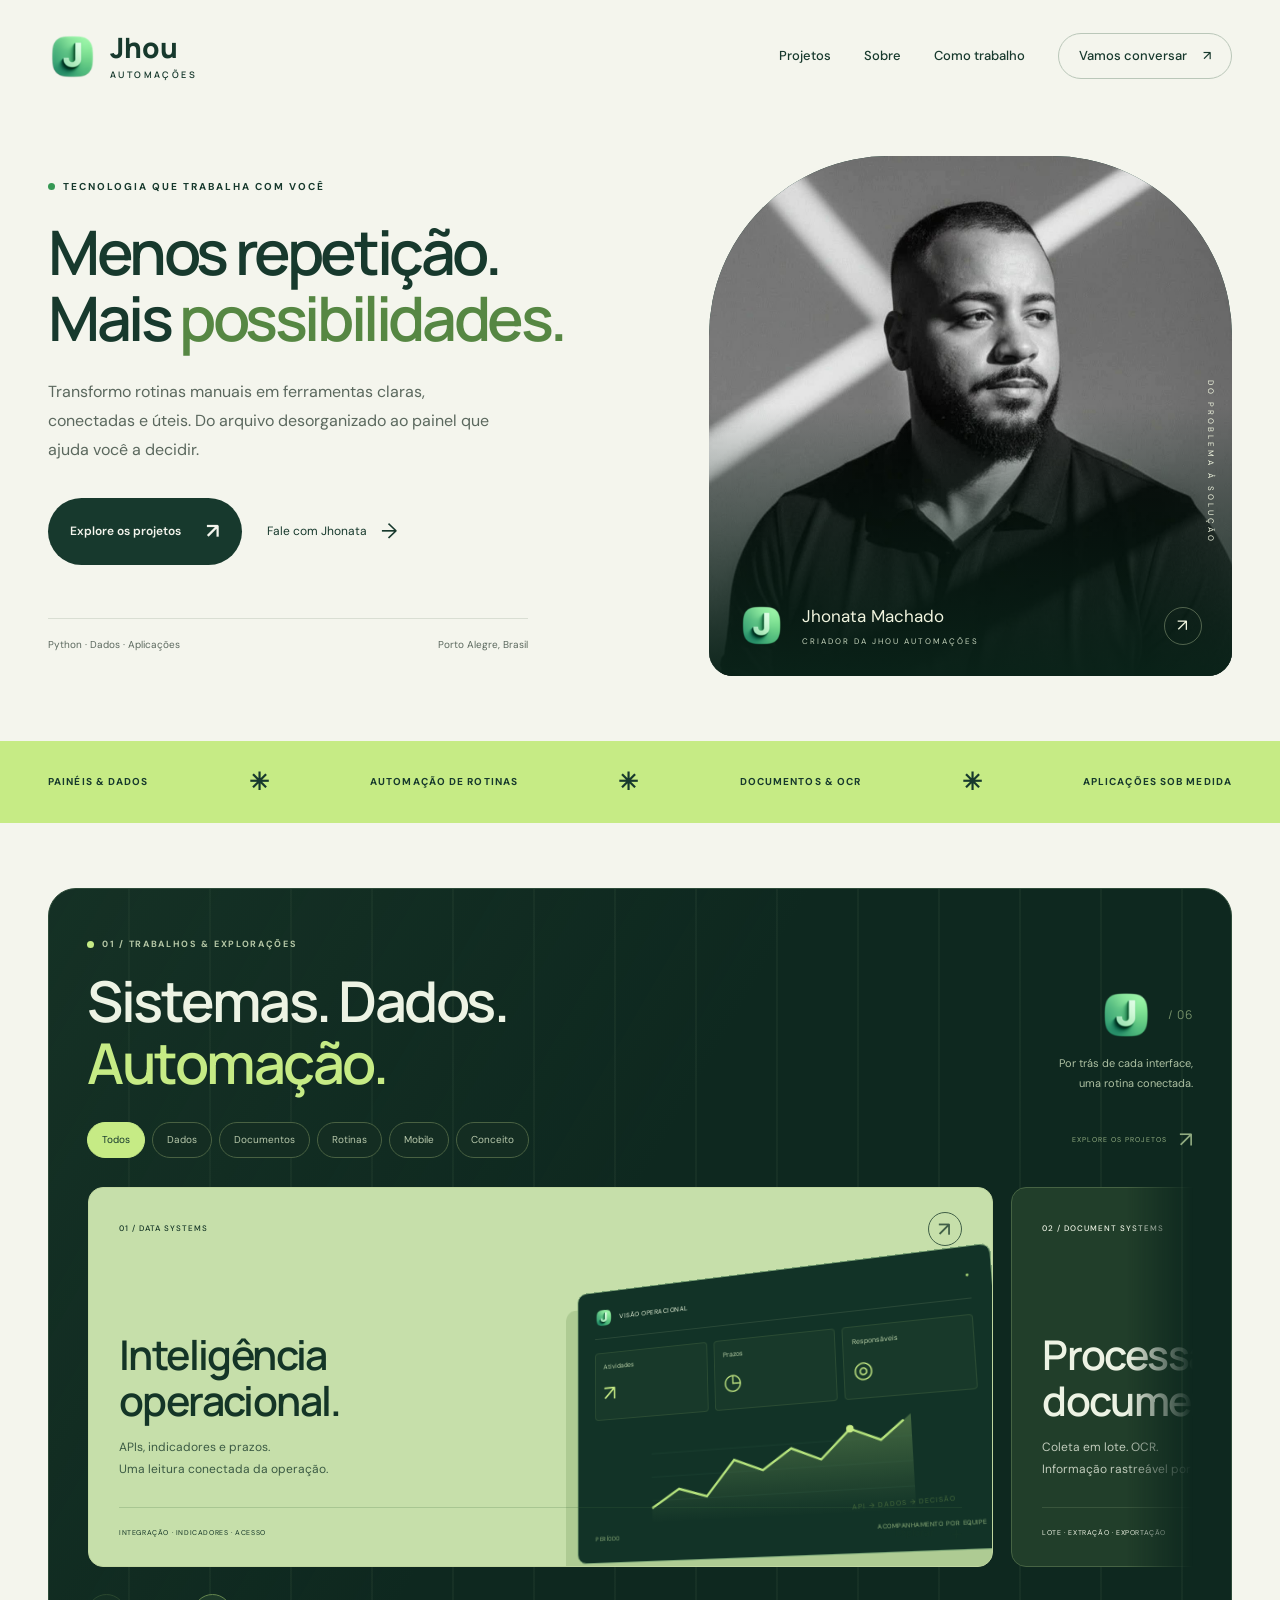
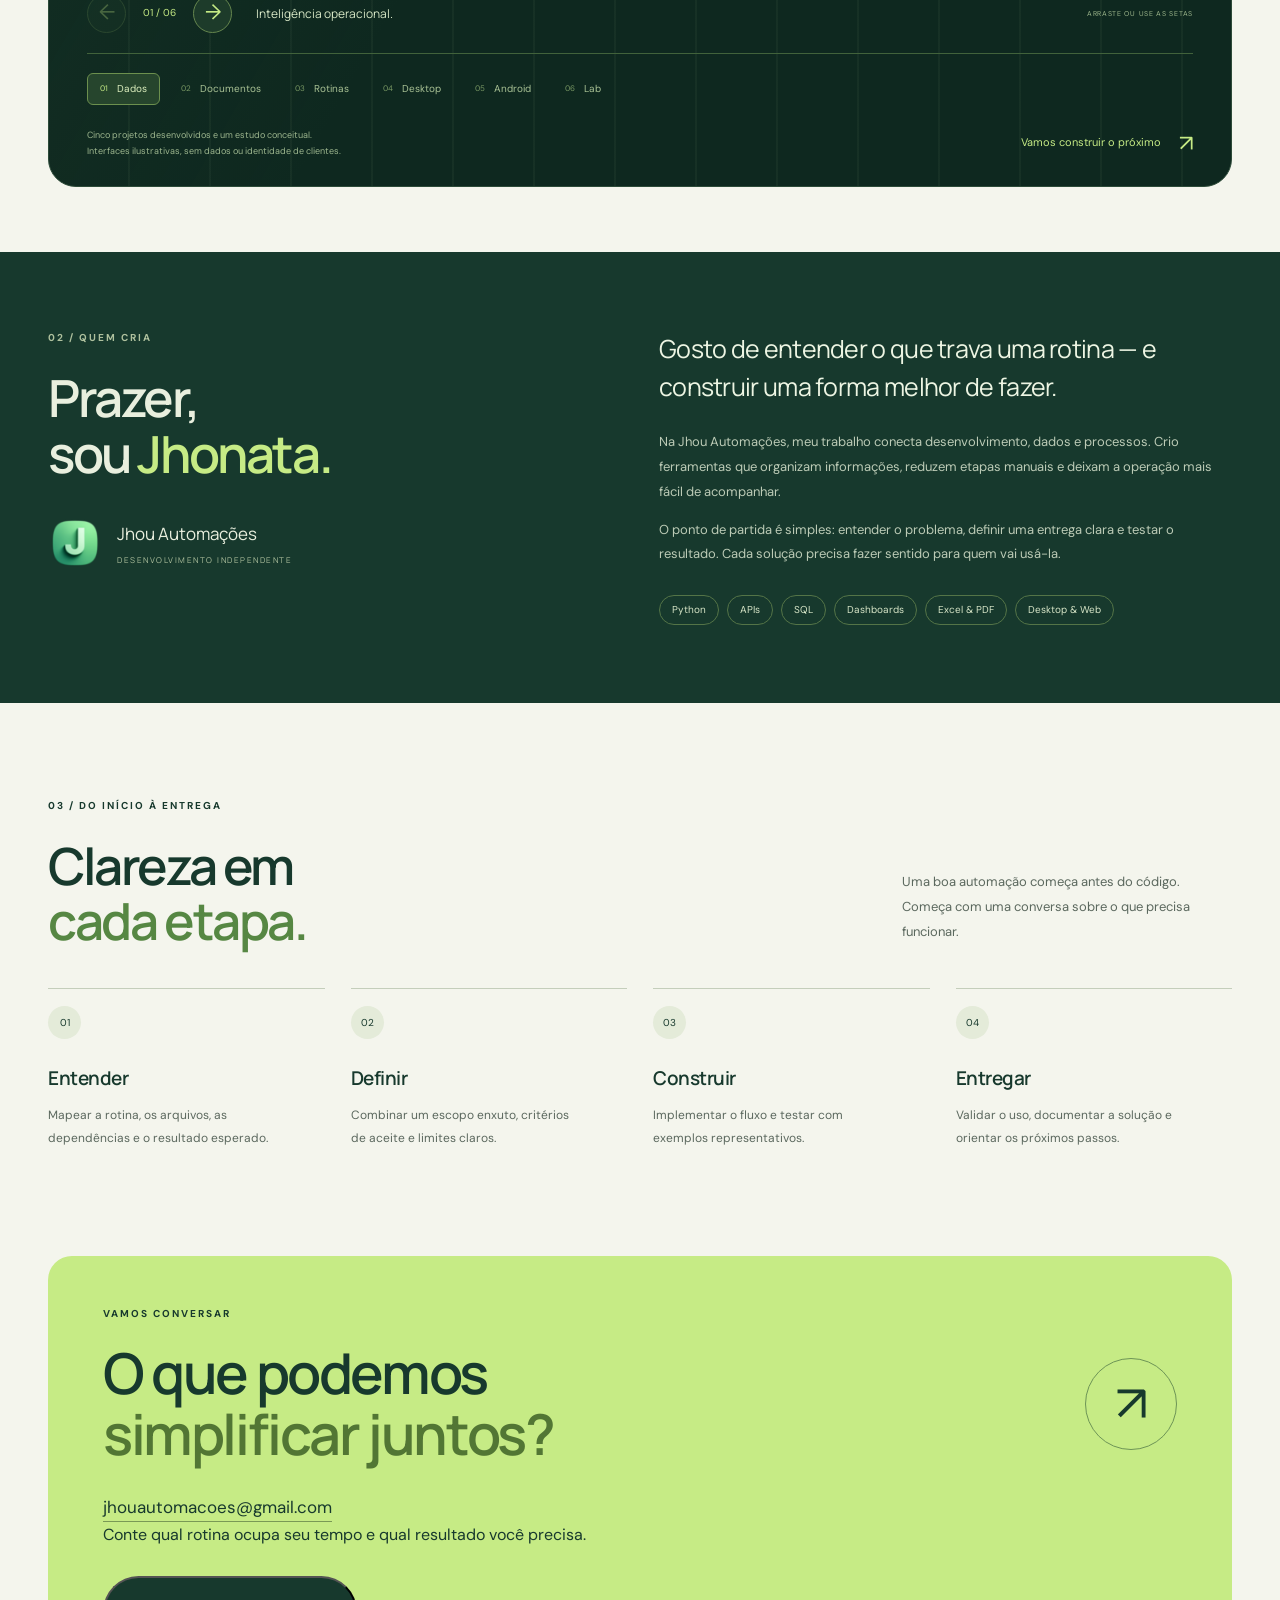
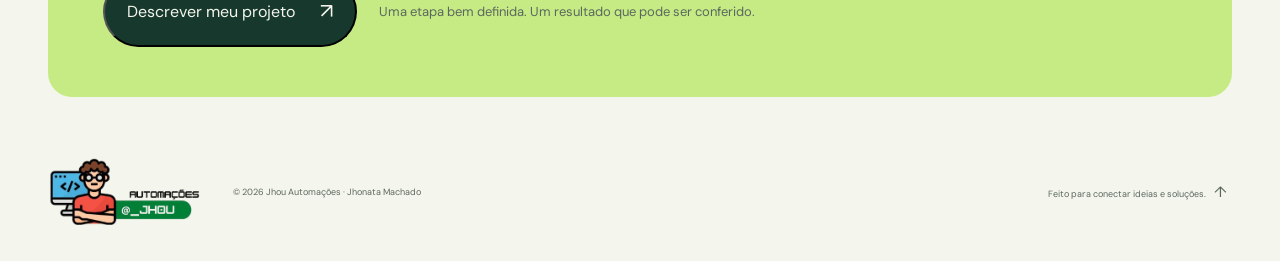
==== commit b73388bd: "Adicionar formulário de pedidos com avaliação e execução por agente Formulário acessível com consent" ====
--- a/index.html
+++ b/index.html
@@ -5,15 +5,16 @@
   <meta name="theme-color" content="#153e32">
   <meta name="description" content="Jhonata Machado — Jhou Automações. Portfólio de painéis, organização documental, rotinas administrativas e aplicações sob medida.">
   <title>Jhou Automações — Jhonata Machado</title>
-  <link rel="icon" href="jhou-mark.ico" type="image/x-icon"><link rel="stylesheet" href="style.css?v=3">
+  <link rel="icon" href="jhou-mark.ico" type="image/x-icon"><link rel="stylesheet" href="style.css?v=4">
   <script src="site.js?v=3" defer></script>
+  <link rel="stylesheet" href="pedido.css?v=1"><script src="pedido.js?v=1" defer></script>
 </head>
 <body>
   <a class="skip" href="#conteudo">Pular para o conteúdo</a>
   <header class="header wrap">
     <a href="#inicio" class="brand" aria-label="Jhou Automações — início"><img class="brand-icon" src="jhou-mark.ico" alt="" width="49" height="49"><span>Jhou<span class="brand-sub">AUTOMAÇÕES</span></span></a>
     <button class="menu" aria-controls="nav" aria-expanded="false">Menu <span aria-hidden="true">☰</span></button>
-    <nav id="nav" aria-label="Navegação principal"><a href="#projetos">Projetos</a><a href="#sobre">Sobre</a><a href="#processo">Como trabalho</a><a class="nav-contact" href="mailto:jhouautomacoes@gmail.com">Vamos conversar <span aria-hidden="true">↗</span></a></nav>
+    <nav id="nav" aria-label="Navegação principal"><a href="#projetos">Projetos</a><a href="#sobre">Sobre</a><a href="#processo">Como trabalho</a><a class="nav-contact" href="#contato">Vamos conversar <span aria-hidden="true">↗</span></a></nav>
   </header>
   <main id="conteudo">
     <section id="inicio" class="hero wrap">
@@ -50,8 +51,29 @@
 <template id="project-concept"><div class="dialog-grid"><div class="case-copy"><p class="concept-disclosure">ESTUDO CONCEITUAL · ARQUITETURA PROPOSTA</p><p class="case-intro">Como acompanhar várias automações sem abrir cada ferramenta? Este conceito explora uma central que recebe tarefas, organiza a execução e mostra o estado de cada etapa.</p><dl class="case-story"><div><dt>Arquitetura explorada</dt><dd>Entrada de eventos → fila de tarefas → execução por workers → registro de resultado. A proposta inclui tentativas controladas e tratamento de falhas.</dd></div><div><dt>Experiência proposta</dt><dd>Visibilidade de tarefas em espera, execução, conclusão e falha, com histórico por fluxo e revisão das ocorrências.</dd></div></dl><div class="case-tags"><span>Filas de tarefas</span><span>Workers</span><span>Histórico de execução</span></div><p class="concept-scope">Esta é uma exploração de produto, sem implantação em cliente. A simulação ao lado roda apenas nesta página e não executa sistemas externos.</p></div><div class="case-preview concept-preview"><div class="preview-label"><span><i></i>DEMONSTRAÇÃO DO CONCEITO</span><span>SIMULAÇÃO LOCAL</span></div><div class="concept-console"><div class="console-top"><img src="jhou-mark.ico" width="28" height="28" alt=""><span>Central de fluxos</span><span class="console-pill">LAB</span></div><h3>Um fluxo. Cada etapa visível.</h3><div class="simulation-steps"><div data-sim-step="0"><span>01</span><p>Receber evento<small>Entrada de exemplo</small></p><b>Aguardando</b></div><div data-sim-step="1"><span>02</span><p>Organizar a fila<small>Tarefa pronta para execução</small></p><b>Aguardando</b></div><div data-sim-step="2"><span>03</span><p>Processar tarefa<small>Worker simulado</small></p><b>Aguardando</b></div><div data-sim-step="3"><span>04</span><p>Registrar resultado<small>Histórico da execução</small></p><b>Aguardando</b></div></div><p id="concept-result" data-state="idle" aria-live="polite">Pronto para explorar a sequência.</p><div class="simulation-controls"><button id="simulate-flow">Simular execução <span aria-hidden="true">↗</span></button><button id="reset-flow">Reiniciar</button></div></div><p class="preview-foot">Conceito de arquitetura · nenhuma ação externa</p></div></div></template>
     <section id="sobre" class="about"><div class="wrap about-grid"><div><p class="eyebrow">02 / QUEM CRIA</p><h2>Prazer,<br>sou <em>Jhonata.</em></h2><div class="about-brand"><img src="jhou-mark.ico" alt="" width="54" height="54" loading="lazy"><span>Jhou Automações<small>DESENVOLVIMENTO INDEPENDENTE</small></span></div></div><div class="about-copy"><p class="big-text">Gosto de entender o que trava uma rotina — e construir uma forma melhor de fazer.</p><p>Na Jhou Automações, meu trabalho conecta desenvolvimento, dados e processos. Crio ferramentas que organizam informações, reduzem etapas manuais e deixam a operação mais fácil de acompanhar.</p><p>O ponto de partida é simples: entender o problema, definir uma entrega clara e testar o resultado. Cada solução precisa fazer sentido para quem vai usá-la.</p><div class="tech-tags"><span>Python</span><span>APIs</span><span>SQL</span><span>Dashboards</span><span>Excel & PDF</span><span>Desktop & Web</span></div></div></div></section>
     <section id="processo" class="section wrap process"><div class="section-heading"><div><p class="eyebrow">03 / DO INÍCIO À ENTREGA</p><h2>Clareza em<br><em>cada etapa.</em></h2></div><p>Uma boa automação começa antes do código. Começa com uma conversa sobre o que precisa funcionar.</p></div><div class="steps"><article><span>01</span><h3>Entender</h3><p>Mapear a rotina, os arquivos, as dependências e o resultado esperado.</p></article><article><span>02</span><h3>Definir</h3><p>Combinar um escopo enxuto, critérios de aceite e limites claros.</p></article><article><span>03</span><h3>Construir</h3><p>Implementar o fluxo e testar com exemplos representativos.</p></article><article><span>04</span><h3>Entregar</h3><p>Validar o uso, documentar a solução e orientar os próximos passos.</p></article></div></section>
-    <section id="contato" class="contact wrap"><p class="eyebrow">VAMOS CONVERSAR</p><div class="contact-row"><h2>O que podemos<br><em>simplificar juntos?</em></h2><a class="contact-arrow" href="mailto:jhouautomacoes@gmail.com" aria-label="Enviar e-mail para Jhonata Machado">↗</a></div><a class="email" href="mailto:jhouautomacoes@gmail.com">jhouautomacoes@gmail.com</a><p>Conte qual rotina ocupa seu tempo e qual resultado você precisa.</p></section>
+    <section id="contato" class="contact wrap"><p class="eyebrow">VAMOS CONVERSAR</p><div class="contact-row"><h2>O que podemos<br><em>simplificar juntos?</em></h2><a class="contact-arrow" href="mailto:jhouautomacoes@gmail.com" aria-label="Enviar e-mail para Jhonata Machado">↗</a></div><a class="email" href="mailto:jhouautomacoes@gmail.com">jhouautomacoes@gmail.com</a><p>Conte qual rotina ocupa seu tempo e qual resultado você precisa.</p><div class="brief-actions"><button type="button" class="button primary" data-open-pedido>Descrever meu projeto <span aria-hidden="true">↗</span></button><span class="brief-note">Uma etapa bem definida. Um resultado que pode ser conferido.</span></div></section>
   </main>
+
+<dialog id="pedido-dialog" class="brief-dialog" aria-labelledby="pedido-title">
+  <header class="brief-head"><span class="eyebrow">JHOU / SEU PRÓXIMO PASSO</span><h2 id="pedido-title">Conte a rotina.<br>Vamos desenhar a solução.</h2><p>Pequenas automações, dados organizados e relatórios claros. Execução com agente de IA, testes e escopo confirmado antes de começar.</p><button type="button" class="brief-close" data-close-pedido aria-label="Fechar formulário">×</button></header>
+  <form id="pedido-form" class="brief-form">
+    <label class="brief-field">Seu nome<input name="name" autocomplete="name" required minlength="2" maxlength="100"></label>
+    <label class="brief-field">E-mail para resposta<input name="email" type="email" autocomplete="email" required maxlength="200"></label>
+    <label class="brief-field">Qual resultado você procura?<select name="service"><option value="csv_limpeza">Organizar ou limpar dados em CSV</option><option value="painel_csv">Criar um relatório ou painel de dados</option><option value="changelog_json">Organizar notas de versão</option><option value="sob_medida">Avaliar outra automação pontual</option></select></label>
+    <label class="brief-field">Ferramenta utilizada<input name="tool" placeholder="Ex.: Excel, CSV, sistema web" maxlength="150"></label>
+    <label class="brief-field brief-wide">O que acontece hoje?<textarea name="problem" placeholder="Descreva uma etapa específica e o que toma seu tempo." required minlength="10" maxlength="1500"></textarea></label>
+    <label class="brief-field brief-wide">Como deve ficar?<textarea name="expected_result" placeholder="Qual saída ou resultado permitiria conferir que deu certo?" required minlength="5" maxlength="1000"></textarea></label>
+    <label class="brief-field">Prazo desejado<input name="deadline" placeholder="Ex.: próxima semana" maxlength="120"></label>
+    <label class="brief-field">Orçamento disponível, se definido<input name="budget" placeholder="Informe valor e moeda, se quiser" maxlength="120"></label>
+    <label class="brief-trap" aria-hidden="true">Website<input name="website" tabindex="-1" autocomplete="off"></label>
+    <label class="brief-consent brief-wide"><input type="checkbox" name="consent" required><span>Autorizo uma resposta sobre este pedido. Entendo que a execução usa agente de IA e que escopo, preço e prazo dependem de avaliação. Não enviarei senhas, documentos pessoais, dados sensíveis ou acessos de produção.</span></label>
+    <button type="submit" class="button primary brief-submit">Preparar meu pedido <span aria-hidden="true">↗</span></button>
+    <p id="pedido-status" class="brief-status brief-wide" role="status" aria-live="polite">O formulário funciona no seu navegador. Os dados só saem quando você enviar o e-mail; não há envio automático nem armazenamento neste site.</p>
+    <pre id="pedido-preview" class="brief-preview brief-wide" hidden></pre>
+    <div class="brief-tools brief-wide"><a id="pedido-email" class="button primary" hidden>Abrir e-mail para revisar e enviar ↗</a><button id="pedido-download" type="button" hidden>Baixar pedido em JSON</button></div>
+  </form>
+</dialog>
+
   <footer class="footer wrap"><img class="original-logo" src="jhou-logo.png" alt="Logo original Jhou Automações" width="391" height="186" loading="lazy"><div class="footer-copy"><span>© <span id="year">2026</span> Jhou Automações · Jhonata Machado</span><span>Feito para conectar ideias e soluções. <a href="#inicio" aria-label="Voltar ao início">↑</a></span></div></footer>
 </body>
 </html>
--- a/style.css
+++ b/style.css
@@ -44,3 +44,7 @@
 
 .work-grid{-webkit-mask-image:linear-gradient(90deg,#000 0%,#000 94%,transparent 100%);mask-image:linear-gradient(90deg,#000 0%,#000 94%,transparent 100%)}
 @media(prefers-reduced-motion:reduce){.work-tile .ops-screen,.work-tile:hover .ops-screen,.work-tile:focus-within .ops-screen{transform:rotateY(-12deg) rotateX(6deg) rotateZ(-3deg)!important}.work-tile .scan-paper,.work-tile:hover .scan-paper,.work-tile:focus-within .scan-paper{transform:rotate(8deg)!important}.work-tile .back-paper,.work-tile:hover .back-paper,.work-tile:focus-within .back-paper{transform:rotate(18deg)!important}.work-tile .app-layer,.work-tile:hover .app-layer,.work-tile:focus-within .app-layer{transform:translateX(-50%) rotateX(45deg) rotateZ(-26deg)!important}.work-tile .mini-phone,.work-tile:hover .mini-phone,.work-tile:focus-within .mini-phone{transform:rotate(10deg)!important}.work-tile .tile-arrow,.work-tile:hover .tile-arrow,.work-tile:focus-within .tile-arrow{transform:none!important}.work-tile .node,.work-tile:hover .node,.work-tile:focus-within .node{transform:none!important}.chart-line{stroke-dashoffset:0}}
+
+/* Keep mobile illustrations in the upper band, clear of project titles. */
+@media(max-width:760px){.tile-ops .ops-art{top:45px}.tile-ops .ops-screen,.tile-ops:hover .ops-screen,.tile-ops:focus-within .ops-screen{position:absolute;right:0;width:120%;transform:scale(.75) rotateY(-8deg) rotateX(8deg) rotateZ(-3deg);transform-origin:top right}.tile-docs .docs-art{top:47px;transform:scale(.78);transform-origin:top right}.tile-desktop .desktop-art{top:57px;transform:scale(.8);transform-origin:top center}.tile-mobile .mobile-art{top:47px;transform:scale(.76);transform-origin:top right}}
+@media(max-width:760px) and (prefers-reduced-motion:reduce){.tile-ops .ops-screen,.tile-ops:hover .ops-screen,.tile-ops:focus-within .ops-screen{transform:scale(.75) rotateY(-8deg) rotateX(8deg) rotateZ(-3deg)!important}}
--- a/pedido.css
+++ b/pedido.css
@@ -0,0 +1 @@
+.brief-actions{display:flex;align-items:center;gap:22px;flex-wrap:wrap;margin-top:28px}.brief-actions .button{cursor:pointer;font:inherit}.brief-note{font-size:13px;color:#5b685e;max-width:390px;line-height:1.7}.brief-dialog{padding:0;border:1px solid #7e9a6b;background:#f4f5ed;color:#17392d;width:min(880px,calc(100% - 30px));max-height:90dvh;overflow:auto}.brief-dialog::backdrop{background:#091e17cc;backdrop-filter:blur(7px)}.brief-head{position:relative;padding:35px 38px 22px;border-bottom:1px solid #c8d2ba;background:#17392d;color:#f4f5ed}.brief-head h2{font-family:Manrope,Arial,sans-serif;font-size:clamp(26px,4vw,38px);line-height:1.15;letter-spacing:-1px;margin:12px 45px 14px 0}.brief-head p{font-size:13px;max-width:590px;line-height:1.7;color:#d0dfc3}.brief-close{position:absolute;right:20px;top:22px;background:none;border:1px solid #7c9b6e;color:#f4f5ed;width:38px;height:38px;font-size:24px;cursor:pointer}.brief-form{padding:28px 38px 35px;display:grid;grid-template-columns:1fr 1fr;gap:20px}.brief-field{display:grid;gap:7px;font-size:13px;font-weight:500}.brief-field input,.brief-field select,.brief-field textarea{background:#fffef9;border:1px solid #a6b69b;border-radius:0;padding:12px 13px;color:#17392d;font:14px 'DM Sans',Arial,sans-serif;width:100%;box-sizing:border-box}.brief-field textarea{resize:vertical;min-height:95px}.brief-wide{grid-column:1/-1}.brief-consent{display:flex;gap:10px;font-size:12px;line-height:1.7;align-items:flex-start}.brief-consent input{margin-top:4px;accent-color:#426738;flex-shrink:0}.brief-submit{justify-self:start;border:0;cursor:pointer}.brief-status{font-size:13px;line-height:1.7;border-left:3px solid #6f9559;padding-left:14px;margin:0}.brief-preview{white-space:pre-wrap;overflow-wrap:anywhere;font:12px/1.7 'DM Sans',Arial,sans-serif;padding:18px;background:#e8edde;max-height:190px;overflow:auto;margin:0}.brief-tools{display:flex;gap:15px;flex-wrap:wrap;align-items:center}.brief-tools button{background:none;border:0;border-bottom:1px solid #648452;color:#17392d;padding:6px 0;font:13px Arial;cursor:pointer}.brief-trap{position:absolute;left:-9999px;opacity:0;pointer-events:none}.brief-dialog :focus-visible{outline:3px solid #568743;outline-offset:3px}.brief-tools [hidden],.brief-preview[hidden]{display:none}@media(max-width:600px){.brief-head{padding:25px 23px 15px}.brief-form{padding:23px;grid-template-columns:1fr;gap:16px}.brief-field{grid-column:1}.brief-actions{gap:10px}.brief-dialog{max-height:94dvh}.brief-head h2{font-size:29px}}
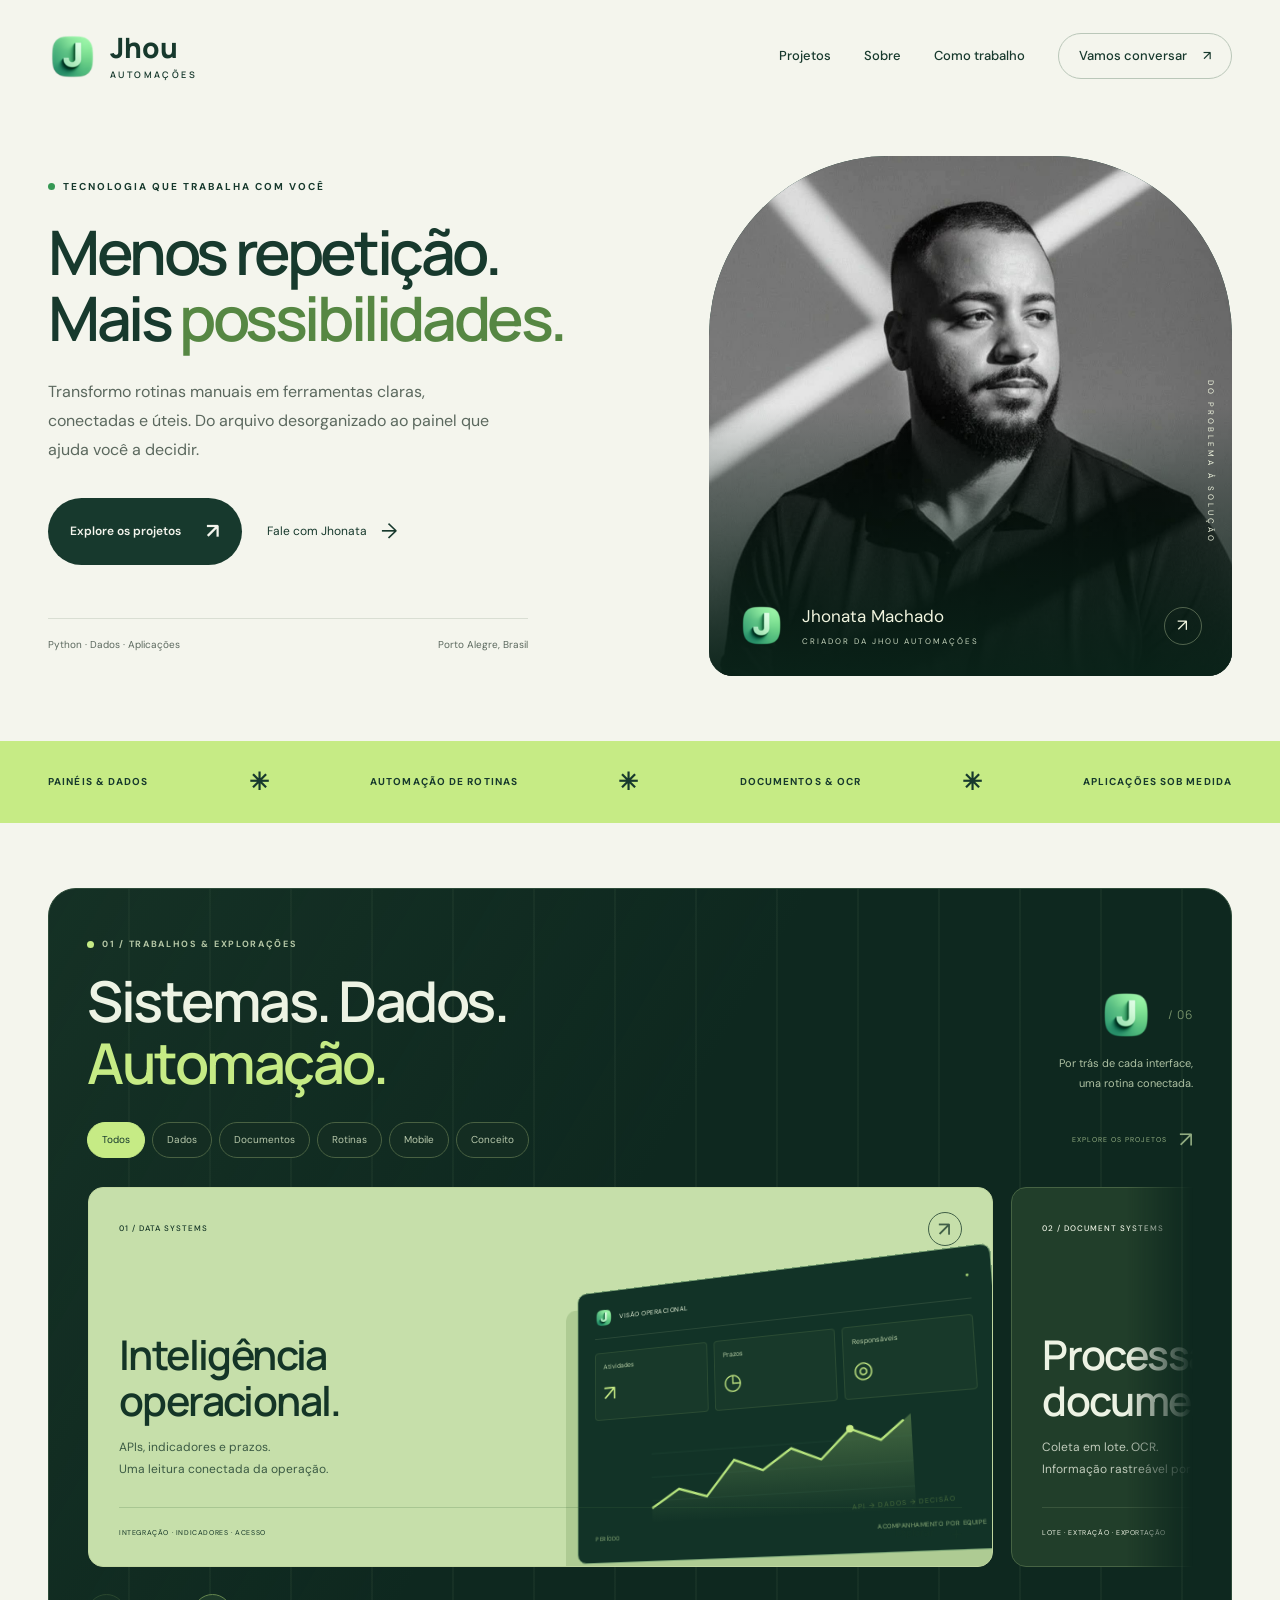
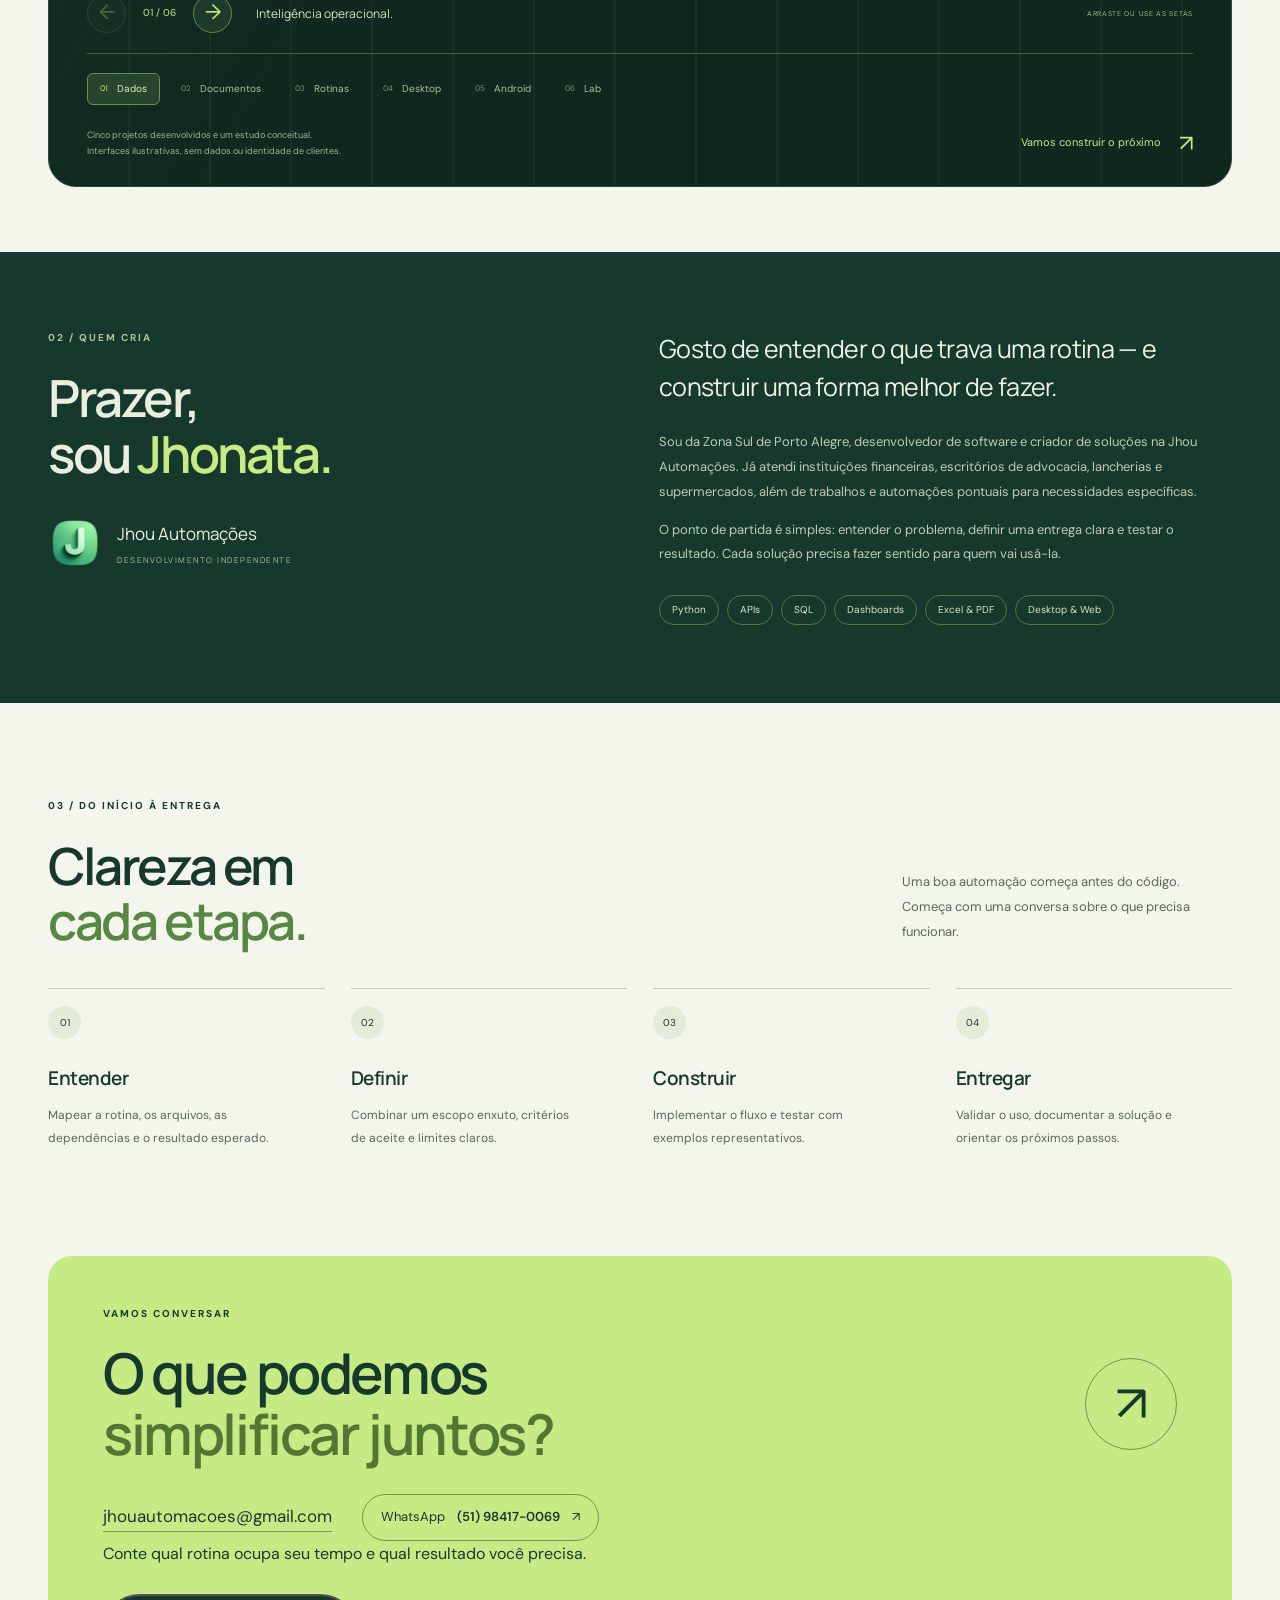
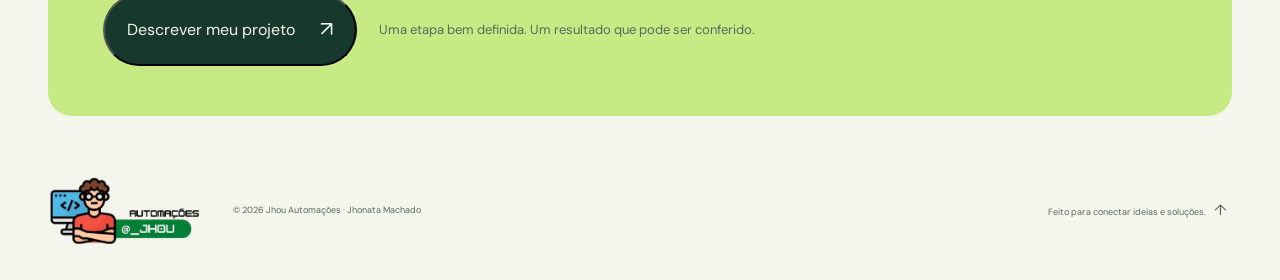
==== commit 36c4625e: "Adicionar WhatsApp e atualizar apresentação de Jhonata Inclui WhatsApp (51) 98417-0069 ao lado do e-" ====
--- a/index.html
+++ b/index.html
@@ -1,80 +1,160 @@
-<!doctype html>
-<html lang="pt-BR">
-<head>
-  <meta charset="utf-8"><meta name="viewport" content="width=device-width, initial-scale=1">
-  <meta name="theme-color" content="#153e32">
-  <meta name="description" content="Jhonata Machado — Jhou Automações. Portfólio de painéis, organização documental, rotinas administrativas e aplicações sob medida.">
-  <title>Jhou Automações — Jhonata Machado</title>
-  <link rel="icon" href="jhou-mark.ico" type="image/x-icon"><link rel="stylesheet" href="style.css?v=4">
-  <script src="site.js?v=3" defer></script>
-  <link rel="stylesheet" href="pedido.css?v=1"><script src="pedido.js?v=1" defer></script>
-</head>
-<body>
-  <a class="skip" href="#conteudo">Pular para o conteúdo</a>
-  <header class="header wrap">
-    <a href="#inicio" class="brand" aria-label="Jhou Automações — início"><img class="brand-icon" src="jhou-mark.ico" alt="" width="49" height="49"><span>Jhou<span class="brand-sub">AUTOMAÇÕES</span></span></a>
-    <button class="menu" aria-controls="nav" aria-expanded="false">Menu <span aria-hidden="true">☰</span></button>
-    <nav id="nav" aria-label="Navegação principal"><a href="#projetos">Projetos</a><a href="#sobre">Sobre</a><a href="#processo">Como trabalho</a><a class="nav-contact" href="#contato">Vamos conversar <span aria-hidden="true">↗</span></a></nav>
-  </header>
-  <main id="conteudo">
-    <section id="inicio" class="hero wrap">
-      <div class="hero-copy"><p class="eyebrow"><span class="dot"></span> TECNOLOGIA QUE TRABALHA COM VOCÊ</p>
-        <h1>Menos repetição.<br>Mais <em>possibilidades.</em></h1>
-        <p class="lead">Transformo rotinas manuais em ferramentas claras, conectadas e úteis. Do arquivo desorganizado ao painel que ajuda você a decidir.</p>
-        <div class="hero-actions"><a class="button primary" href="#projetos">Explore os projetos <span aria-hidden="true">↗</span></a><a class="text-link" href="mailto:jhouautomacoes@gmail.com">Fale com Jhonata <span aria-hidden="true">→</span></a></div>
-        <div class="hero-foot"><span>Python · Dados · Aplicações</span><span>Porto Alegre, Brasil</span></div>
-      </div>
-      <div class="portrait-panel"><img class="portrait" src="jhonata.jpg" alt="Jhonata Machado" width="1280" height="1262" fetchpriority="high"><span class="portrait-grid" aria-hidden="true"></span><div class="portrait-caption"><img class="caption-icon" src="jhou-mark.ico" alt="" width="45" height="45"><span>Jhonata Machado<small>CRIADOR DA JHOU AUTOMAÇÕES</small></span><span class="portrait-arrow" aria-hidden="true">↗</span></div><span class="image-label">DO PROBLEMA À SOLUÇÃO</span></div>
-    </section>
-    <div class="expertise"><div class="wrap"><span>PAINÉIS & DADOS</span><i aria-hidden="true">✳</i><span>AUTOMAÇÃO DE ROTINAS</span><i aria-hidden="true">✳</i><span>DOCUMENTOS & OCR</span><i aria-hidden="true">✳</i><span>APLICAÇÕES SOB MEDIDA</span></div></div>
-    <section id="projetos" class="projects wrap section portfolio-stage" data-revision="portfolio-03">
-      <div class="portfolio-heading"><div><p class="eyebrow"><span class="dot"></span>01 / TRABALHOS & EXPLORAÇÕES</p><h2>Sistemas. Dados.<br><em>Automação.</em></h2></div><div class="portfolio-heading-note"><span class="folio-number"><img src="jhou-mark.ico" alt="" width="52" height="52"><span> / 06</span></span><p>Por trás de cada interface,<br>uma rotina conectada.</p></div></div>
-      <div class="portfolio-toolbar"><div class="filters" role="group" aria-label="Filtrar projetos"><button data-filter="all" aria-pressed="true">Todos</button><button data-filter="dados" aria-pressed="false">Dados</button><button data-filter="documentos" aria-pressed="false">Documentos</button><button data-filter="rotinas" aria-pressed="false">Rotinas</button><button data-filter="mobile" aria-pressed="false">Mobile</button><button data-filter="conceitos" aria-pressed="false">Conceito</button></div><span class="explore-hint">EXPLORE OS PROJETOS <span aria-hidden="true">↗</span></span></div>
-      <p id="filter-status" class="sr-only" aria-live="polite">6 projetos exibidos</p>
-      <div class="work-grid" id="work-grid" tabindex="0" role="region" aria-label="Galeria de projetos, navegável com as setas do teclado">
-        <article class="work-tile tile-ops" data-category="dados"><button class="tile-open" data-project="ops" aria-haspopup="dialog" aria-labelledby="tile-ops-title"><span class="sr-only">Explorar projeto</span></button><div class="tile-top"><span>01 / DATA SYSTEMS</span><span class="tile-arrow" aria-hidden="true">↗</span></div><div class="tile-copy"><h3 id="tile-ops-title">Inteligência<br>operacional.</h3><p>APIs, indicadores e prazos.<br>Uma leitura conectada da operação.</p></div><div class="ops-art" aria-hidden="true"><div class="ops-screen"><div class="mini-top"><img src="jhou-mark.ico" alt="" width="21" height="21"><span>VISÃO OPERACIONAL</span><i>●</i></div><div class="ops-kpis"><span>Atividades<b>↗</b></span><span>Prazos<b>◷</b></span><span>Responsáveis<b>◎</b></span></div><svg viewBox="0 0 360 126" class="ops-chart"><defs><linearGradient id="chart-fill" x1="0" y1="0" x2="0" y2="1"><stop offset="0" stop-color="#b7e57e" stop-opacity=".3"/><stop offset="1" stop-color="#b7e57e" stop-opacity="0"/></linearGradient></defs><path class="chart-area" d="M0 106 L40 82 L80 94 L120 48 L160 64 L200 38 L240 55 L280 18 L320 35 L360 4 L360 126 L0 126Z" fill="url(#chart-fill)"/><path d="M0 32H360 M0 64H360 M0 96H360" stroke="#507d622e"/><path class="chart-line" d="M0 106 L40 82 L80 94 L120 48 L160 64 L200 38 L240 55 L280 18 L320 35 L360 4" fill="none" stroke="#b7e57e" stroke-width="3"/><circle cx="280" cy="18" r="5" fill="#c6eb85"/></svg><div class="ops-screen-bottom"><span>PERÍODO</span><span>ACOMPANHAMENTO POR EQUIPE</span></div></div><span class="orbit-label">API → DADOS → DECISÃO</span></div><div class="tile-bottom"><span>INTEGRAÇÃO · INDICADORES · ACESSO</span><span>Explorar <b aria-hidden="true">+</b></span></div></article>
-        <article class="work-tile tile-docs" data-category="documentos"><button class="tile-open" data-project="docs" aria-haspopup="dialog" aria-labelledby="tile-docs-title"><span class="sr-only">Explorar projeto</span></button><div class="tile-top"><span>02 / DOCUMENT SYSTEMS</span><span class="tile-arrow" aria-hidden="true">↗</span></div><div class="tile-copy"><h3 id="tile-docs-title">Processamento<br>documental.</h3><p>Coleta em lote. OCR.<br>Informação rastreável por página.</p></div><div class="docs-art" aria-hidden="true"><div class="scan-paper back-paper"></div><div class="scan-paper"><span>PDF / TEXTO</span><i></i><i></i><i></i><b>Informação encontrada</b><i></i><i></i><div class="scan-beam"></div></div><span class="scan-chip">OCR <b>✓</b></span></div><div class="tile-bottom"><span>LOTE · EXTRAÇÃO · EXPORTAÇÃO</span><span>Explorar <b aria-hidden="true">+</b></span></div></article>
-        <article class="work-tile tile-routine" data-category="rotinas"><button class="tile-open" data-project="routine" aria-haspopup="dialog" aria-labelledby="tile-routine-title"><span class="sr-only">Explorar projeto</span></button><div class="tile-top"><span>03 / WORKFLOW AUTOMATION</span><span class="tile-arrow" aria-hidden="true">↗</span></div><div class="routine-art" aria-hidden="true"><span class="node node-sheet">▦<small>PLANILHA</small></span><span class="flow-wire"><i></i></span><span class="node node-check">✓<small>CONFERÊNCIA</small></span><span class="flow-wire"><i></i></span><span class="node node-file">▤<small>DOCUMENTO</small></span></div><div class="tile-copy"><h3 id="tile-routine-title">Automação<br>administrativa.</h3><p>Planilhas e comprovantes conectados.<br>Comunicação preparada para revisão.</p></div><div class="tile-bottom"><span>VALIDAR · RELACIONAR · ORGANIZAR</span><span>Explorar <b aria-hidden="true">+</b></span></div></article>
-        <article class="work-tile tile-desktop" data-category="rotinas"><button class="tile-open" data-project="desktop" aria-haspopup="dialog" aria-labelledby="tile-desktop-title"><span class="sr-only">Explorar projeto</span></button><div class="tile-top"><span>04 / DESKTOP APPLICATION</span><span class="tile-arrow" aria-hidden="true">↗</span></div><div class="desktop-art" aria-hidden="true"><div class="app-layer layer-back"></div><div class="app-layer layer-mid"></div><div class="app-layer layer-front"><img src="jhou-mark.ico" width="23" height="23" alt=""><div class="layer-modules"><span>▦</span><span>▤</span><span>◷</span></div><i></i></div><span class="layers-label">MÓDULOS / PERFIS / VERSÕES</span></div><div class="tile-copy"><h3 id="tile-desktop-title">Plataforma<br>modular.</h3><p>Rotinas integradas em uma aplicação.<br>Navegação e acesso por perfil.</p></div><div class="tile-bottom"><span>DESKTOP · PERMISSÕES · DISTRIBUIÇÃO</span><span>Explorar <b aria-hidden="true">+</b></span></div></article>
-        <article class="work-tile tile-mobile" data-category="mobile"><button class="tile-open" data-project="mobile" aria-haspopup="dialog" aria-labelledby="tile-mobile-title"><span class="sr-only">Explorar projeto</span></button><div class="tile-top"><span>05 / ANDROID APPLICATION</span><span class="tile-arrow" aria-hidden="true">↗</span></div><div class="mobile-art" aria-hidden="true"><div class="mini-phone"><div class="mini-phone-top"><span>Meu mês</span><img src="jhou-mark.ico" width="18" height="18" alt=""></div><div class="expense-ring"><span>Visão<br><b>mensal</b></span></div><div class="mini-expenses"><span>Receitas <i></i></span><span>Despesas <i></i></span></div></div><span class="privacy-chip">▣ NO APARELHO</span></div><div class="tile-copy"><h3 id="tile-mobile-title">Finanças<br>no Android.</h3><p>Registros, parcelas e vencimentos.<br>Relatórios e controle local.</p></div><div class="tile-bottom"><span>ANDROID · DADOS LOCAIS · BACKUP</span><span>Explorar <b aria-hidden="true">+</b></span></div></article>
-        <article class="work-tile tile-concept" data-category="conceitos"><button class="tile-open" data-project="concept" aria-haspopup="dialog" aria-labelledby="tile-concept-title"><span class="sr-only">Explorar estudo conceitual</span></button><div class="concept-copy"><p class="concept-label">06 / LAB · ESTUDO CONCEITUAL</p><h3 id="tile-concept-title">Orquestração de fluxos.</h3><p>Uma exploração de filas, tentativas e monitoramento.<br>Arquitetura proposta com demonstração interativa.</p></div><div class="concept-art" aria-hidden="true"><span>ENTRADA</span><i></i><span class="concept-core"><img src="jhou-mark.ico" alt="" width="32" height="32">FLUXOS</span><i></i><span>MONITORAMENTO</span></div><span class="concept-action">Explorar conceito <b aria-hidden="true">↗</b></span></article>
-      </div>
-      <div class="mobile-gallery-nav"><div class="gallery-controls"><button id="gallery-prev" aria-label="Projetos anteriores" disabled>←</button><span id="gallery-position" aria-live="polite">01 / 06</span><button id="gallery-next" aria-label="Próximos projetos">→</button></div><span id="gallery-current">Inteligência operacional</span><span class="swipe-hint">ARRASTE OU USE AS SETAS</span></div><div class="gallery-index" role="group" aria-label="Escolher projeto na galeria"><button data-gallery-target="ops" aria-pressed="true"><span>01</span> Dados</button><button data-gallery-target="docs" aria-pressed="false"><span>02</span> Documentos</button><button data-gallery-target="routine" aria-pressed="false"><span>03</span> Rotinas</button><button data-gallery-target="desktop" aria-pressed="false"><span>04</span> Desktop</button><button data-gallery-target="mobile" aria-pressed="false"><span>05</span> Android</button><button data-gallery-target="concept" aria-pressed="false"><span>06</span> Lab</button></div>
-      <div class="portfolio-caption"><p>Cinco projetos desenvolvidos e um estudo conceitual.<br>Interfaces ilustrativas, sem dados ou identidade de clientes.</p><a href="mailto:jhouautomacoes@gmail.com?subject=Vamos%20conversar%20sobre%20uma%20automa%C3%A7%C3%A3o">Vamos construir o próximo <span aria-hidden="true">↗</span></a></div>
-    </section>
-    <dialog id="project-dialog" aria-labelledby="dialog-title"><div class="dialog-top"><div><p class="dialog-eyebrow" id="dialog-type"></p><h2 id="dialog-title"></h2></div><button class="dialog-close" aria-label="Fechar projeto">×</button></div><div id="dialog-content"></div><div class="dialog-bottom"><p id="dialog-note"></p><div class="dialog-pagination"><button id="project-prev" aria-label="Projeto anterior">←</button><span id="project-position"></span><button id="project-next" aria-label="Próximo projeto">→</button></div></div></dialog>
-<template id="project-ops"><div class="dialog-grid"><div class="case-copy"><p class="case-intro">Quando os registros estão espalhados, responder “o que foi concluído e o que está atrasado?” vira uma tarefa por si só.</p><dl class="case-story"><div><dt>Estrutura da solução</dt><dd>Um painel que reúne atividades de uma API, organiza os registros e permite consultar indicadores por período e responsável.</dd></div><div><dt>O que a ferramenta reúne</dt><dd>Tarefas criadas e concluídas, prazos e produtividade passam a fazer parte da mesma leitura.</dd></div></dl><div class="case-tags"><span>Integração por API</span><span>Filtros de período</span><span>Permissões</span></div><details class="case-details"><summary>Como o fluxo funciona <span aria-hidden="true">+</span></summary><ol><li>Buscar e organizar as atividades da fonte.</li><li>Aplicar o período e o responsável selecionados.</li><li>Calcular os indicadores e apresentar os gráficos.</li></ol></details></div><div class="case-preview preview-data"><div class="preview-label"><span><i></i>VISÃO DA OPERAÇÃO</span><span>DEMONSTRAÇÃO</span></div><div class="data-window"><div class="window-top"><span class="window-dots" aria-hidden="true">● ● ●</span><span>Painel de atividades</span><img src="jhou-mark.ico" width="24" height="24" alt="" loading="lazy"></div><div class="data-toolbar"><div><span class="ui-kicker">ACOMPANHAMENTO</span><h4>Um período. Uma visão.</h4></div><label class="period-control">Período<select id="demo-period"><option value="semana">Esta semana</option><option value="mes">Este mês</option></select></label></div><div class="data-metrics" aria-live="polite"><div><span>Criadas</span><b id="demo-created">24</b><small>No período</small></div><div><span>Concluídas</span><b id="demo-done">18</b><small>No período</small></div><div><span>Em atraso</span><b id="demo-late">3</b><small>Precisam de atenção</small></div></div><div class="data-chart"><div class="chart-heading"><span>Concluídas por dia</span><small><i></i>Atividades</small></div><div class="demo-bars" id="demo-bars" role="img" aria-label="Dados fictícios: 2, 4, 3, 5 e 4 atividades concluídas"><div><i style="--height:40%"></i><span>SEG</span></div><div><i style="--height:80%"></i><span>TER</span></div><div><i style="--height:60%"></i><span>QUA</span></div><div><i style="--height:100%"></i><span>QUI</span></div><div><i style="--height:80%"></i><span>SEX</span></div></div></div><div class="data-bottom"><span><i class="status-dot"></i>Equipe de exemplo</span><span>Visão por responsável</span></div></div><p class="preview-foot">Explore o seletor de período · dados fictícios</p></div></div></template>
-<template id="project-docs"><div class="dialog-grid"><div class="case-copy"><p class="case-intro">Baixar arquivos um a um e procurar informação em páginas digitalizadas consome tempo antes mesmo de começar a análise.</p><dl class="case-story"><div><dt>Estrutura da solução</dt><dd>Uma rotina de coleta em lote em fontes compatíveis, organização por pasta e extração de texto com OCR e referências de página.</dd></div><div><dt>O que a ferramenta reúne</dt><dd>Arquivos, texto extraído e andamento da coleta ficam organizados. O processamento pode ser pausado e retomado.</dd></div></dl><div class="case-tags"><span>PDF & OCR</span><span>Coleta em lote</span><span>Pausa e retomada</span></div><details class="case-details"><summary>Como o fluxo funciona <span aria-hidden="true">+</span></summary><ol><li>Definir o lote e a fonte compatível.</li><li>Baixar os PDFs e organizar as pastas.</li><li>Extrair o texto e exportar com marcações de página.</li></ol></details></div><div class="case-preview preview-docs"><div class="preview-label"><span><i></i>DO ARQUIVO AO TEXTO</span><span>DEMONSTRAÇÃO</span></div><div class="document-workbench"><div class="document-sidebar"><span class="ui-kicker">LOTE DE EXEMPLO</span><h4>Documentos</h4><div class="document-file selected"><span>PDF</span><div>relatorio_01.pdf<small>2 páginas · texto extraído</small></div><b>✓</b></div><div class="document-file"><span>PDF</span><div>relatorio_02.pdf<small>4 páginas · texto extraído</small></div><b>✓</b></div><div class="document-file"><span>PDF</span><div>relatorio_03.pdf<small>3 páginas · na fila</small></div><b>◷</b></div><div class="batch-progress"><span>Processamento do lote <b>2 / 3</b></span><i></i><small>Progresso acompanhado por arquivo</small></div></div><div class="document-page"><span class="page-tab">relatorio_01.pdf / PÁGINA 1</span><h4>Relatório de exemplo</h4><div class="paper-lines" aria-hidden="true"><i></i><i></i><i></i></div><p class="paper-highlight">O lote reúne documentos<br>para consulta e organização.</p><div class="paper-lines" aria-hidden="true"><i></i><i></i></div><details class="ocr-demo"><summary>Ver texto extraído <span aria-hidden="true">↗</span></summary><p>[Página 1]<br>Relatório de exemplo.<br>O lote reúne documentos para consulta e organização.</p></details></div></div><p class="preview-foot">Abra o texto extraído · documento fictício</p></div></div></template>
-<template id="project-routine"><div class="dialog-grid"><div class="case-copy"><p class="case-intro">Uma linha na planilha, um comprovante em outra pasta e uma mensagem a preparar. O trabalho está em conectar essas pontas.</p><dl class="case-story"><div><dt>Estrutura da solução</dt><dd>Importação e conferência de registros, relacionamento de comprovantes e padronização de nomes, com preparação de comunicações por modelo.</dd></div><div><dt>O que a ferramenta reúne</dt><dd>Cada registro pode ser associado ao documento correspondente. Pendências ficam visíveis e a comunicação fica pronta para revisão.</dd></div></dl><div class="case-tags"><span>Excel & arquivos</span><span>Conferência</span><span>Rascunhos de e-mail</span></div><details class="case-details"><summary>Como o fluxo funciona <span aria-hidden="true">+</span></summary><ol><li>Importar a planilha e conferir os registros.</li><li>Relacionar documentos e padronizar os arquivos.</li><li>Preparar a comunicação e acompanhar o progresso.</li></ol></details></div><div class="case-preview preview-routine"><div class="preview-label"><span><i></i>FLUXO DE CONFERÊNCIA</span><span>DEMONSTRAÇÃO</span></div><div class="routine-window"><div class="routine-tabs" role="group" aria-label="Etapa da demonstração de conferência"><button data-routine="entrada" aria-pressed="true">01 · Entrada</button><button data-routine="saida" aria-pressed="false">02 · Organizado</button></div><div id="routine-entrada"><div class="routine-heading"><h4>Registros importados</h4><span>EXCEL → CONFERÊNCIA</span></div><table class="routine-table"><caption class="sr-only">Registros fictícios da planilha</caption><thead><tr><th>Registro</th><th>Documento</th><th>Situação</th></tr></thead><tbody><tr><td>#042</td><td>arquivo_01.pdf</td><td><span class="state-ok">Localizado</span></td></tr><tr><td>#043</td><td>arquivo_02.pdf</td><td><span class="state-ok">Localizado</span></td></tr><tr><td>#044</td><td>—</td><td><span class="state-pending">Pendente</span></td></tr></tbody></table><div class="routine-message"><span aria-hidden="true">↳</span><p>A conferência mantém os registros sem documento à vista.</p></div></div><div id="routine-saida" hidden><div class="routine-heading"><h4>Arquivos relacionados</h4><span>PRONTOS PARA REVISÃO</span></div><div class="output-file"><span>PDF</span><div>comprovante_042.pdf<small>Relacionado ao registro #042</small></div><b>✓</b></div><div class="output-file"><span>PDF</span><div>comprovante_043.pdf<small>Relacionado ao registro #043</small></div><b>✓</b></div><div class="draft-preview"><span class="ui-kicker">RASCUNHO DE COMUNICAÇÃO</span><p>Documentos organizados para conferência.<br>Registro #044: documento pendente.</p><small>Preparado para revisão · nenhum envio nesta demonstração</small></div></div></div><p class="preview-foot">Alterne as etapas · registros e arquivos fictícios</p></div></div></template>
-<template id="project-desktop"><div class="dialog-grid"><div class="case-copy"><p class="case-intro">Ferramentas isoladas exigem trocar de contexto a cada etapa. Uma central pode dar à rotina um caminho mais consistente.</p><dl class="case-story"><div><dt>Estrutura da solução</dt><dd>Uma aplicação desktop com módulos administrativos, navegação integrada e controles de acesso por perfil de usuário.</dd></div><div><dt>O que a ferramenta reúne</dt><dd>Cadastros, documentos e rotinas compartilham a mesma estrutura de navegação, com distribuição e atualização de versões.</dd></div></dl><div class="case-tags"><span>Aplicação desktop</span><span>Módulos integrados</span><span>Acesso por perfil</span></div><details class="case-details"><summary>Como o fluxo funciona <span aria-hidden="true">+</span></summary><ol><li>Acessar a aplicação com o perfil do usuário.</li><li>Navegar pelos módulos disponíveis para esse perfil.</li><li>Executar a rotina e acompanhar a versão da aplicação.</li></ol></details></div><div class="case-preview preview-desktop"><div class="preview-label"><span><i></i>ESPAÇO DE TRABALHO</span><span>DEMONSTRAÇÃO</span></div><div class="desktop-window"><aside><img src="jhou-mark.ico" alt="Jhou" width="34" height="34" loading="lazy"><span class="sidebar-line active" aria-hidden="true"></span><span class="sidebar-line" aria-hidden="true"></span><span class="sidebar-line" aria-hidden="true"></span><span class="sidebar-bottom" aria-hidden="true">⚙</span></aside><div class="desktop-content"><div class="desktop-top"><span class="ui-kicker">ÁREA DE TRABALHO</span><span class="profile-chip">Perfil de exemplo</span></div><h4>Qual é a próxima tarefa?</h4><p>Acesse a rotina pelo seu módulo.</p><div class="desktop-modules" role="group" aria-label="Módulo da demonstração desktop"><button data-module="cadastros" aria-pressed="true"><b aria-hidden="true">▦</b>Cadastros</button><button data-module="documentos" aria-pressed="false"><b aria-hidden="true">▤</b>Documentos</button><button data-module="rotinas" aria-pressed="false"><b aria-hidden="true">◷</b>Rotinas</button></div><div class="module-detail" aria-live="polite"><span class="status-dot"></span><div><b id="module-title">Organização de registros</b><p id="module-description">Um espaço para consultar e manter os cadastros da rotina.</p></div></div><div class="desktop-footer"><span>Permissões por perfil</span><span>Navegação integrada</span></div></div></div><p class="preview-foot">Explore os módulos · interface reconstruída</p></div></div></template>
-<template id="project-mobile"><div class="dialog-grid"><div class="case-copy"><p class="case-intro">Receitas, despesas, parcelas e vencimentos precisam conversar entre si para que a organização financeira faça parte do dia a dia.</p><dl class="case-story"><div><dt>Estrutura da solução</dt><dd>Um aplicativo Android com registros locais, categorias e limites mensais, acompanhamento de cartões e lembretes opcionais.</dd></div><div><dt>O que a ferramenta reúne</dt><dd>Consulta do mês, relatório em PDF, extrato CSV e backup JSON. Sugestões de lançamentos por notificações autorizadas passam por revisão individual.</dd></div></dl><div class="case-tags"><span>Dados no aparelho</span><span>Relatórios & backup</span><span>Revisão individual</span></div><details class="case-details"><summary>Como o fluxo funciona <span aria-hidden="true">+</span></summary><ol><li>Registrar receitas, despesas, categorias e parcelas.</li><li>Acompanhar limites e vencimentos do mês.</li><li>Revisar sugestões opcionais e exportar os registros.</li></ol><p>Sem conexão às contas bancárias ou execução de pagamentos.</p></details></div><div class="case-preview preview-mobile"><div class="preview-label"><span><i></i>ORGANIZAÇÃO NO APARELHO</span><span>DEMONSTRAÇÃO</span></div><div class="mobile-stage"><div class="finance-phone"><span class="phone-speaker" aria-hidden="true"></span><div class="finance-phone-head"><span>Meu mês</span><img src="jhou-mark.ico" alt="" width="26" height="26" loading="lazy"></div><div class="finance-summary"><span>SETEMBRO / EXEMPLO</span><b>Uma visão clara<br>do seu mês.</b><small>Receitas · despesas · parcelas</small></div><h4>Próximos vencimentos</h4><div class="due-row"><span class="due-date">12<small>SET</small></span><div>Internet<small>Categoria: casa</small></div><span>◷</span></div><div class="due-row"><span class="due-date">18<small>SET</small></span><div>Cartão<small>Fatura do mês</small></div><span>◷</span></div><div class="local-badge"><span aria-hidden="true">▣</span> Registros no aparelho</div><span class="phone-home" aria-hidden="true"></span></div><div class="mobile-callouts"><span class="ui-kicker">PENSADO PARA O USO DIÁRIO</span><div><b>01</b><p>Organizar<small>Receitas, despesas e categorias</small></p></div><div><b>02</b><p>Acompanhar<small>Parcelas, limites e vencimentos</small></p></div><div><b>03</b><p>Guardar<small>Relatórios e backups exportáveis</small></p></div></div></div><p class="preview-foot">Interface reconstruída · informações fictícias</p></div></div></template>
-<template id="project-concept"><div class="dialog-grid"><div class="case-copy"><p class="concept-disclosure">ESTUDO CONCEITUAL · ARQUITETURA PROPOSTA</p><p class="case-intro">Como acompanhar várias automações sem abrir cada ferramenta? Este conceito explora uma central que recebe tarefas, organiza a execução e mostra o estado de cada etapa.</p><dl class="case-story"><div><dt>Arquitetura explorada</dt><dd>Entrada de eventos → fila de tarefas → execução por workers → registro de resultado. A proposta inclui tentativas controladas e tratamento de falhas.</dd></div><div><dt>Experiência proposta</dt><dd>Visibilidade de tarefas em espera, execução, conclusão e falha, com histórico por fluxo e revisão das ocorrências.</dd></div></dl><div class="case-tags"><span>Filas de tarefas</span><span>Workers</span><span>Histórico de execução</span></div><p class="concept-scope">Esta é uma exploração de produto, sem implantação em cliente. A simulação ao lado roda apenas nesta página e não executa sistemas externos.</p></div><div class="case-preview concept-preview"><div class="preview-label"><span><i></i>DEMONSTRAÇÃO DO CONCEITO</span><span>SIMULAÇÃO LOCAL</span></div><div class="concept-console"><div class="console-top"><img src="jhou-mark.ico" width="28" height="28" alt=""><span>Central de fluxos</span><span class="console-pill">LAB</span></div><h3>Um fluxo. Cada etapa visível.</h3><div class="simulation-steps"><div data-sim-step="0"><span>01</span><p>Receber evento<small>Entrada de exemplo</small></p><b>Aguardando</b></div><div data-sim-step="1"><span>02</span><p>Organizar a fila<small>Tarefa pronta para execução</small></p><b>Aguardando</b></div><div data-sim-step="2"><span>03</span><p>Processar tarefa<small>Worker simulado</small></p><b>Aguardando</b></div><div data-sim-step="3"><span>04</span><p>Registrar resultado<small>Histórico da execução</small></p><b>Aguardando</b></div></div><p id="concept-result" data-state="idle" aria-live="polite">Pronto para explorar a sequência.</p><div class="simulation-controls"><button id="simulate-flow">Simular execução <span aria-hidden="true">↗</span></button><button id="reset-flow">Reiniciar</button></div></div><p class="preview-foot">Conceito de arquitetura · nenhuma ação externa</p></div></div></template>
-    <section id="sobre" class="about"><div class="wrap about-grid"><div><p class="eyebrow">02 / QUEM CRIA</p><h2>Prazer,<br>sou <em>Jhonata.</em></h2><div class="about-brand"><img src="jhou-mark.ico" alt="" width="54" height="54" loading="lazy"><span>Jhou Automações<small>DESENVOLVIMENTO INDEPENDENTE</small></span></div></div><div class="about-copy"><p class="big-text">Gosto de entender o que trava uma rotina — e construir uma forma melhor de fazer.</p><p>Na Jhou Automações, meu trabalho conecta desenvolvimento, dados e processos. Crio ferramentas que organizam informações, reduzem etapas manuais e deixam a operação mais fácil de acompanhar.</p><p>O ponto de partida é simples: entender o problema, definir uma entrega clara e testar o resultado. Cada solução precisa fazer sentido para quem vai usá-la.</p><div class="tech-tags"><span>Python</span><span>APIs</span><span>SQL</span><span>Dashboards</span><span>Excel & PDF</span><span>Desktop & Web</span></div></div></div></section>
-    <section id="processo" class="section wrap process"><div class="section-heading"><div><p class="eyebrow">03 / DO INÍCIO À ENTREGA</p><h2>Clareza em<br><em>cada etapa.</em></h2></div><p>Uma boa automação começa antes do código. Começa com uma conversa sobre o que precisa funcionar.</p></div><div class="steps"><article><span>01</span><h3>Entender</h3><p>Mapear a rotina, os arquivos, as dependências e o resultado esperado.</p></article><article><span>02</span><h3>Definir</h3><p>Combinar um escopo enxuto, critérios de aceite e limites claros.</p></article><article><span>03</span><h3>Construir</h3><p>Implementar o fluxo e testar com exemplos representativos.</p></article><article><span>04</span><h3>Entregar</h3><p>Validar o uso, documentar a solução e orientar os próximos passos.</p></article></div></section>
-    <section id="contato" class="contact wrap"><p class="eyebrow">VAMOS CONVERSAR</p><div class="contact-row"><h2>O que podemos<br><em>simplificar juntos?</em></h2><a class="contact-arrow" href="mailto:jhouautomacoes@gmail.com" aria-label="Enviar e-mail para Jhonata Machado">↗</a></div><a class="email" href="mailto:jhouautomacoes@gmail.com">jhouautomacoes@gmail.com</a><p>Conte qual rotina ocupa seu tempo e qual resultado você precisa.</p><div class="brief-actions"><button type="button" class="button primary" data-open-pedido>Descrever meu projeto <span aria-hidden="true">↗</span></button><span class="brief-note">Uma etapa bem definida. Um resultado que pode ser conferido.</span></div></section>
-  </main>
+<!doctype html> 
-<dialog id="pedido-dialog" class="brief-dialog" aria-labelledby="pedido-title">
-  <header class="brief-head"><span class="eyebrow">JHOU / SEU PRÓXIMO PASSO</span><h2 id="pedido-title">Conte a rotina.<br>Vamos desenhar a solução.</h2><p>Pequenas automações, dados organizados e relatórios claros. Execução com agente de IA, testes e escopo confirmado antes de começar.</p><button type="button" class="brief-close" data-close-pedido aria-label="Fechar formulário">×</button></header>
-  <form id="pedido-form" class="brief-form">
-    <label class="brief-field">Seu nome<input name="name" autocomplete="name" required minlength="2" maxlength="100"></label>
-    <label class="brief-field">E-mail para resposta<input name="email" type="email" autocomplete="email" required maxlength="200"></label>
-    <label class="brief-field">Qual resultado você procura?<select name="service"><option value="csv_limpeza">Organizar ou limpar dados em CSV</option><option value="painel_csv">Criar um relatório ou painel de dados</option><option value="changelog_json">Organizar notas de versão</option><option value="sob_medida">Avaliar outra automação pontual</option></select></label>
-    <label class="brief-field">Ferramenta utilizada<input name="tool" placeholder="Ex.: Excel, CSV, sistema web" maxlength="150"></label>
-    <label class="brief-field brief-wide">O que acontece hoje?<textarea name="problem" placeholder="Descreva uma etapa específica e o que toma seu tempo." required minlength="10" maxlength="1500"></textarea></label>
-    <label class="brief-field brief-wide">Como deve ficar?<textarea name="expected_result" placeholder="Qual saída ou resultado permitiria conferir que deu certo?" required minlength="5" maxlength="1000"></textarea></label>
-    <label class="brief-field">Prazo desejado<input name="deadline" placeholder="Ex.: próxima semana" maxlength="120"></label>
-    <label class="brief-field">Orçamento disponível, se definido<input name="budget" placeholder="Informe valor e moeda, se quiser" maxlength="120"></label>
-    <label class="brief-trap" aria-hidden="true">Website<input name="website" tabindex="-1" autocomplete="off"></label>
-    <label class="brief-consent brief-wide"><input type="checkbox" name="consent" required><span>Autorizo uma resposta sobre este pedido. Entendo que a execução usa agente de IA e que escopo, preço e prazo dependem de avaliação. Não enviarei senhas, documentos pessoais, dados sensíveis ou acessos de produção.</span></label>
-    <button type="submit" class="button primary brief-submit">Preparar meu pedido <span aria-hidden="true">↗</span></button>
-    <p id="pedido-status" class="brief-status brief-wide" role="status" aria-live="polite">O formulário funciona no seu navegador. Os dados só saem quando você enviar o e-mail; não há envio automático nem armazenamento neste site.</p>
-    <pre id="pedido-preview" class="brief-preview brief-wide" hidden></pre>
-    <div class="brief-tools brief-wide"><a id="pedido-email" class="button primary" hidden>Abrir e-mail para revisar e enviar ↗</a><button id="pedido-download" type="button" hidden>Baixar pedido em JSON</button></div>
-  </form>
-</dialog>
+<html lang="pt-BR"> 
-  <footer class="footer wrap"><img class="original-logo" src="jhou-logo.png" alt="Logo original Jhou Automações" width="391" height="186" loading="lazy"><div class="footer-copy"><span>© <span id="year">2026</span> Jhou Automações · Jhonata Machado</span><span>Feito para conectar ideias e soluções. <a href="#inicio" aria-label="Voltar ao início">↑</a></span></div></footer>
-</body>
-</html>
+<head> 
+  <meta charset="utf-8"><meta name="viewport" content="width=device-width, initial-scale=1">+
+  <meta name="theme-color" content="#153e32">+
+  <meta name="description" content="Jhonata Machado — Jhou Automações. Portfólio de painéis, organização documental, rotinas administrativas e aplicações sob medida.">+
+  <title>Jhou Automações — Jhonata Machado</title>+
+  <link rel="icon" href="jhou-mark.ico" type="image/x-icon"><link rel="stylesheet" href="style.css?v=20261010-contato">+
+  <script src="site.js?v=3" defer></script>+
+  <link rel="stylesheet" href="pedido.css?v=1"><script src="pedido.js?v=1" defer></script>+
+</head>+
+<body>+
+  <a class="skip" href="#conteudo">Pular para o conteúdo</a>+
+  <header class="header wrap">+
+    <a href="#inicio" class="brand" aria-label="Jhou Automações — início"><img class="brand-icon" src="jhou-mark.ico" alt="" width="49" height="49"><span>Jhou<span class="brand-sub">AUTOMAÇÕES</span></span></a>+
+    <button class="menu" aria-controls="nav" aria-expanded="false">Menu <span aria-hidden="true">☰</span></button>+
+    <nav id="nav" aria-label="Navegação principal"><a href="#projetos">Projetos</a><a href="#sobre">Sobre</a><a href="#processo">Como trabalho</a><a class="nav-contact" href="#contato">Vamos conversar <span aria-hidden="true">↗</span></a></nav>+
+  </header>+
+  <main id="conteudo">+
+    <section id="inicio" class="hero wrap">+
+      <div class="hero-copy"><p class="eyebrow"><span class="dot"></span> TECNOLOGIA QUE TRABALHA COM VOCÊ</p>+
+        <h1>Menos repetição.<br>Mais <em>possibilidades.</em></h1>+
+        <p class="lead">Transformo rotinas manuais em ferramentas claras, conectadas e úteis. Do arquivo desorganizado ao painel que ajuda você a decidir.</p>+
+        <div class="hero-actions"><a class="button primary" href="#projetos">Explore os projetos <span aria-hidden="true">↗</span></a><a class="text-link" href="mailto:jhouautomacoes@gmail.com">Fale com Jhonata <span aria-hidden="true">→</span></a></div>+
+        <div class="hero-foot"><span>Python · Dados · Aplicações</span><span>Porto Alegre, Brasil</span></div>+
+      </div>+
+      <div class="portrait-panel"><img class="portrait" src="jhonata.jpg" alt="Jhonata Machado" width="1280" height="1262" fetchpriority="high"><span class="portrait-grid" aria-hidden="true"></span><div class="portrait-caption"><img class="caption-icon" src="jhou-mark.ico" alt="" width="45" height="45"><span>Jhonata Machado<small>CRIADOR DA JHOU AUTOMAÇÕES</small></span><span class="portrait-arrow" aria-hidden="true">↗</span></div><span class="image-label">DO PROBLEMA À SOLUÇÃO</span></div>+
+    </section>+
+    <div class="expertise"><div class="wrap"><span>PAINÉIS & DADOS</span><i aria-hidden="true">✳</i><span>AUTOMAÇÃO DE ROTINAS</span><i aria-hidden="true">✳</i><span>DOCUMENTOS & OCR</span><i aria-hidden="true">✳</i><span>APLICAÇÕES SOB MEDIDA</span></div></div>+
+    <section id="projetos" class="projects wrap section portfolio-stage" data-revision="portfolio-03">+
+      <div class="portfolio-heading"><div><p class="eyebrow"><span class="dot"></span>01 / TRABALHOS & EXPLORAÇÕES</p><h2>Sistemas. Dados.<br><em>Automação.</em></h2></div><div class="portfolio-heading-note"><span class="folio-number"><img src="jhou-mark.ico" alt="" width="52" height="52"><span> / 06</span></span><p>Por trás de cada interface,<br>uma rotina conectada.</p></div></div>+
+      <div class="portfolio-toolbar"><div class="filters" role="group" aria-label="Filtrar projetos"><button data-filter="all" aria-pressed="true">Todos</button><button data-filter="dados" aria-pressed="false">Dados</button><button data-filter="documentos" aria-pressed="false">Documentos</button><button data-filter="rotinas" aria-pressed="false">Rotinas</button><button data-filter="mobile" aria-pressed="false">Mobile</button><button data-filter="conceitos" aria-pressed="false">Conceito</button></div><span class="explore-hint">EXPLORE OS PROJETOS <span aria-hidden="true">↗</span></span></div>+
+      <p id="filter-status" class="sr-only" aria-live="polite">6 projetos exibidos</p>+
+      <div class="work-grid" id="work-grid" tabindex="0" role="region" aria-label="Galeria de projetos, navegável com as setas do teclado">+
+        <article class="work-tile tile-ops" data-category="dados"><button class="tile-open" data-project="ops" aria-haspopup="dialog" aria-labelledby="tile-ops-title"><span class="sr-only">Explorar projeto</span></button><div class="tile-top"><span>01 / DATA SYSTEMS</span><span class="tile-arrow" aria-hidden="true">↗</span></div><div class="tile-copy"><h3 id="tile-ops-title">Inteligência<br>operacional.</h3><p>APIs, indicadores e prazos.<br>Uma leitura conectada da operação.</p></div><div class="ops-art" aria-hidden="true"><div class="ops-screen"><div class="mini-top"><img src="jhou-mark.ico" alt="" width="21" height="21"><span>VISÃO OPERACIONAL</span><i>●</i></div><div class="ops-kpis"><span>Atividades<b>↗</b></span><span>Prazos<b>◷</b></span><span>Responsáveis<b>◎</b></span></div><svg viewBox="0 0 360 126" class="ops-chart"><defs><linearGradient id="chart-fill" x1="0" y1="0" x2="0" y2="1"><stop offset="0" stop-color="#b7e57e" stop-opacity=".3"/><stop offset="1" stop-color="#b7e57e" stop-opacity="0"/></linearGradient></defs><path class="chart-area" d="M0 106 L40 82 L80 94 L120 48 L160 64 L200 38 L240 55 L280 18 L320 35 L360 4 L360 126 L0 126Z" fill="url(#chart-fill)"/><path d="M0 32H360 M0 64H360 M0 96H360" stroke="#507d622e"/><path class="chart-line" d="M0 106 L40 82 L80 94 L120 48 L160 64 L200 38 L240 55 L280 18 L320 35 L360 4" fill="none" stroke="#b7e57e" stroke-width="3"/><circle cx="280" cy="18" r="5" fill="#c6eb85"/></svg><div class="ops-screen-bottom"><span>PERÍODO</span><span>ACOMPANHAMENTO POR EQUIPE</span></div></div><span class="orbit-label">API → DADOS → DECISÃO</span></div><div class="tile-bottom"><span>INTEGRAÇÃO · INDICADORES · ACESSO</span><span>Explorar <b aria-hidden="true">+</b></span></div></article>+
+        <article class="work-tile tile-docs" data-category="documentos"><button class="tile-open" data-project="docs" aria-haspopup="dialog" aria-labelledby="tile-docs-title"><span class="sr-only">Explorar projeto</span></button><div class="tile-top"><span>02 / DOCUMENT SYSTEMS</span><span class="tile-arrow" aria-hidden="true">↗</span></div><div class="tile-copy"><h3 id="tile-docs-title">Processamento<br>documental.</h3><p>Coleta em lote. OCR.<br>Informação rastreável por página.</p></div><div class="docs-art" aria-hidden="true"><div class="scan-paper back-paper"></div><div class="scan-paper"><span>PDF / TEXTO</span><i></i><i></i><i></i><b>Informação encontrada</b><i></i><i></i><div class="scan-beam"></div></div><span class="scan-chip">OCR <b>✓</b></span></div><div class="tile-bottom"><span>LOTE · EXTRAÇÃO · EXPORTAÇÃO</span><span>Explorar <b aria-hidden="true">+</b></span></div></article>+
+        <article class="work-tile tile-routine" data-category="rotinas"><button class="tile-open" data-project="routine" aria-haspopup="dialog" aria-labelledby="tile-routine-title"><span class="sr-only">Explorar projeto</span></button><div class="tile-top"><span>03 / WORKFLOW AUTOMATION</span><span class="tile-arrow" aria-hidden="true">↗</span></div><div class="routine-art" aria-hidden="true"><span class="node node-sheet">▦<small>PLANILHA</small></span><span class="flow-wire"><i></i></span><span class="node node-check">✓<small>CONFERÊNCIA</small></span><span class="flow-wire"><i></i></span><span class="node node-file">▤<small>DOCUMENTO</small></span></div><div class="tile-copy"><h3 id="tile-routine-title">Automação<br>administrativa.</h3><p>Planilhas e comprovantes conectados.<br>Comunicação preparada para revisão.</p></div><div class="tile-bottom"><span>VALIDAR · RELACIONAR · ORGANIZAR</span><span>Explorar <b aria-hidden="true">+</b></span></div></article>+
+        <article class="work-tile tile-desktop" data-category="rotinas"><button class="tile-open" data-project="desktop" aria-haspopup="dialog" aria-labelledby="tile-desktop-title"><span class="sr-only">Explorar projeto</span></button><div class="tile-top"><span>04 / DESKTOP APPLICATION</span><span class="tile-arrow" aria-hidden="true">↗</span></div><div class="desktop-art" aria-hidden="true"><div class="app-layer layer-back"></div><div class="app-layer layer-mid"></div><div class="app-layer layer-front"><img src="jhou-mark.ico" width="23" height="23" alt=""><div class="layer-modules"><span>▦</span><span>▤</span><span>◷</span></div><i></i></div><span class="layers-label">MÓDULOS / PERFIS / VERSÕES</span></div><div class="tile-copy"><h3 id="tile-desktop-title">Plataforma<br>modular.</h3><p>Rotinas integradas em uma aplicação.<br>Navegação e acesso por perfil.</p></div><div class="tile-bottom"><span>DESKTOP · PERMISSÕES · DISTRIBUIÇÃO</span><span>Explorar <b aria-hidden="true">+</b></span></div></article>+
+        <article class="work-tile tile-mobile" data-category="mobile"><button class="tile-open" data-project="mobile" aria-haspopup="dialog" aria-labelledby="tile-mobile-title"><span class="sr-only">Explorar projeto</span></button><div class="tile-top"><span>05 / ANDROID APPLICATION</span><span class="tile-arrow" aria-hidden="true">↗</span></div><div class="mobile-art" aria-hidden="true"><div class="mini-phone"><div class="mini-phone-top"><span>Meu mês</span><img src="jhou-mark.ico" width="18" height="18" alt=""></div><div class="expense-ring"><span>Visão<br><b>mensal</b></span></div><div class="mini-expenses"><span>Receitas <i></i></span><span>Despesas <i></i></span></div></div><span class="privacy-chip">▣ NO APARELHO</span></div><div class="tile-copy"><h3 id="tile-mobile-title">Finanças<br>no Android.</h3><p>Registros, parcelas e vencimentos.<br>Relatórios e controle local.</p></div><div class="tile-bottom"><span>ANDROID · DADOS LOCAIS · BACKUP</span><span>Explorar <b aria-hidden="true">+</b></span></div></article>+
+        <article class="work-tile tile-concept" data-category="conceitos"><button class="tile-open" data-project="concept" aria-haspopup="dialog" aria-labelledby="tile-concept-title"><span class="sr-only">Explorar estudo conceitual</span></button><div class="concept-copy"><p class="concept-label">06 / LAB · ESTUDO CONCEITUAL</p><h3 id="tile-concept-title">Orquestração de fluxos.</h3><p>Uma exploração de filas, tentativas e monitoramento.<br>Arquitetura proposta com demonstração interativa.</p></div><div class="concept-art" aria-hidden="true"><span>ENTRADA</span><i></i><span class="concept-core"><img src="jhou-mark.ico" alt="" width="32" height="32">FLUXOS</span><i></i><span>MONITORAMENTO</span></div><span class="concept-action">Explorar conceito <b aria-hidden="true">↗</b></span></article>+
+      </div>+
+      <div class="mobile-gallery-nav"><div class="gallery-controls"><button id="gallery-prev" aria-label="Projetos anteriores" disabled>←</button><span id="gallery-position" aria-live="polite">01 / 06</span><button id="gallery-next" aria-label="Próximos projetos">→</button></div><span id="gallery-current">Inteligência operacional</span><span class="swipe-hint">ARRASTE OU USE AS SETAS</span></div><div class="gallery-index" role="group" aria-label="Escolher projeto na galeria"><button data-gallery-target="ops" aria-pressed="true"><span>01</span> Dados</button><button data-gallery-target="docs" aria-pressed="false"><span>02</span> Documentos</button><button data-gallery-target="routine" aria-pressed="false"><span>03</span> Rotinas</button><button data-gallery-target="desktop" aria-pressed="false"><span>04</span> Desktop</button><button data-gallery-target="mobile" aria-pressed="false"><span>05</span> Android</button><button data-gallery-target="concept" aria-pressed="false"><span>06</span> Lab</button></div>+
+      <div class="portfolio-caption"><p>Cinco projetos desenvolvidos e um estudo conceitual.<br>Interfaces ilustrativas, sem dados ou identidade de clientes.</p><a href="mailto:jhouautomacoes@gmail.com?subject=Vamos%20conversar%20sobre%20uma%20automa%C3%A7%C3%A3o">Vamos construir o próximo <span aria-hidden="true">↗</span></a></div>+
+    </section>+
+    <dialog id="project-dialog" aria-labelledby="dialog-title"><div class="dialog-top"><div><p class="dialog-eyebrow" id="dialog-type"></p><h2 id="dialog-title"></h2></div><button class="dialog-close" aria-label="Fechar projeto">×</button></div><div id="dialog-content"></div><div class="dialog-bottom"><p id="dialog-note"></p><div class="dialog-pagination"><button id="project-prev" aria-label="Projeto anterior">←</button><span id="project-position"></span><button id="project-next" aria-label="Próximo projeto">→</button></div></div></dialog>+
+<template id="project-ops"><div class="dialog-grid"><div class="case-copy"><p class="case-intro">Quando os registros estão espalhados, responder “o que foi concluído e o que está atrasado?” vira uma tarefa por si só.</p><dl class="case-story"><div><dt>Estrutura da solução</dt><dd>Um painel que reúne atividades de uma API, organiza os registros e permite consultar indicadores por período e responsável.</dd></div><div><dt>O que a ferramenta reúne</dt><dd>Tarefas criadas e concluídas, prazos e produtividade passam a fazer parte da mesma leitura.</dd></div></dl><div class="case-tags"><span>Integração por API</span><span>Filtros de período</span><span>Permissões</span></div><details class="case-details"><summary>Como o fluxo funciona <span aria-hidden="true">+</span></summary><ol><li>Buscar e organizar as atividades da fonte.</li><li>Aplicar o período e o responsável selecionados.</li><li>Calcular os indicadores e apresentar os gráficos.</li></ol></details></div><div class="case-preview preview-data"><div class="preview-label"><span><i></i>VISÃO DA OPERAÇÃO</span><span>DEMONSTRAÇÃO</span></div><div class="data-window"><div class="window-top"><span class="window-dots" aria-hidden="true">● ● ●</span><span>Painel de atividades</span><img src="jhou-mark.ico" width="24" height="24" alt="" loading="lazy"></div><div class="data-toolbar"><div><span class="ui-kicker">ACOMPANHAMENTO</span><h4>Um período. Uma visão.</h4></div><label class="period-control">Período<select id="demo-period"><option value="semana">Esta semana</option><option value="mes">Este mês</option></select></label></div><div class="data-metrics" aria-live="polite"><div><span>Criadas</span><b id="demo-created">24</b><small>No período</small></div><div><span>Concluídas</span><b id="demo-done">18</b><small>No período</small></div><div><span>Em atraso</span><b id="demo-late">3</b><small>Precisam de atenção</small></div></div><div class="data-chart"><div class="chart-heading"><span>Concluídas por dia</span><small><i></i>Atividades</small></div><div class="demo-bars" id="demo-bars" role="img" aria-label="Dados fictícios: 2, 4, 3, 5 e 4 atividades concluídas"><div><i style="--height:40%"></i><span>SEG</span></div><div><i style="--height:80%"></i><span>TER</span></div><div><i style="--height:60%"></i><span>QUA</span></div><div><i style="--height:100%"></i><span>QUI</span></div><div><i style="--height:80%"></i><span>SEX</span></div></div></div><div class="data-bottom"><span><i class="status-dot"></i>Equipe de exemplo</span><span>Visão por responsável</span></div></div><p class="preview-foot">Explore o seletor de período · dados fictícios</p></div></div></template>+
+<template id="project-docs"><div class="dialog-grid"><div class="case-copy"><p class="case-intro">Baixar arquivos um a um e procurar informação em páginas digitalizadas consome tempo antes mesmo de começar a análise.</p><dl class="case-story"><div><dt>Estrutura da solução</dt><dd>Uma rotina de coleta em lote em fontes compatíveis, organização por pasta e extração de texto com OCR e referências de página.</dd></div><div><dt>O que a ferramenta reúne</dt><dd>Arquivos, texto extraído e andamento da coleta ficam organizados. O processamento pode ser pausado e retomado.</dd></div></dl><div class="case-tags"><span>PDF & OCR</span><span>Coleta em lote</span><span>Pausa e retomada</span></div><details class="case-details"><summary>Como o fluxo funciona <span aria-hidden="true">+</span></summary><ol><li>Definir o lote e a fonte compatível.</li><li>Baixar os PDFs e organizar as pastas.</li><li>Extrair o texto e exportar com marcações de página.</li></ol></details></div><div class="case-preview preview-docs"><div class="preview-label"><span><i></i>DO ARQUIVO AO TEXTO</span><span>DEMONSTRAÇÃO</span></div><div class="document-workbench"><div class="document-sidebar"><span class="ui-kicker">LOTE DE EXEMPLO</span><h4>Documentos</h4><div class="document-file selected"><span>PDF</span><div>relatorio_01.pdf<small>2 páginas · texto extraído</small></div><b>✓</b></div><div class="document-file"><span>PDF</span><div>relatorio_02.pdf<small>4 páginas · texto extraído</small></div><b>✓</b></div><div class="document-file"><span>PDF</span><div>relatorio_03.pdf<small>3 páginas · na fila</small></div><b>◷</b></div><div class="batch-progress"><span>Processamento do lote <b>2 / 3</b></span><i></i><small>Progresso acompanhado por arquivo</small></div></div><div class="document-page"><span class="page-tab">relatorio_01.pdf / PÁGINA 1</span><h4>Relatório de exemplo</h4><div class="paper-lines" aria-hidden="true"><i></i><i></i><i></i></div><p class="paper-highlight">O lote reúne documentos<br>para consulta e organização.</p><div class="paper-lines" aria-hidden="true"><i></i><i></i></div><details class="ocr-demo"><summary>Ver texto extraído <span aria-hidden="true">↗</span></summary><p>[Página 1]<br>Relatório de exemplo.<br>O lote reúne documentos para consulta e organização.</p></details></div></div><p class="preview-foot">Abra o texto extraído · documento fictício</p></div></div></template>+
+<template id="project-routine"><div class="dialog-grid"><div class="case-copy"><p class="case-intro">Uma linha na planilha, um comprovante em outra pasta e uma mensagem a preparar. O trabalho está em conectar essas pontas.</p><dl class="case-story"><div><dt>Estrutura da solução</dt><dd>Importação e conferência de registros, relacionamento de comprovantes e padronização de nomes, com preparação de comunicações por modelo.</dd></div><div><dt>O que a ferramenta reúne</dt><dd>Cada registro pode ser associado ao documento correspondente. Pendências ficam visíveis e a comunicação fica pronta para revisão.</dd></div></dl><div class="case-tags"><span>Excel & arquivos</span><span>Conferência</span><span>Rascunhos de e-mail</span></div><details class="case-details"><summary>Como o fluxo funciona <span aria-hidden="true">+</span></summary><ol><li>Importar a planilha e conferir os registros.</li><li>Relacionar documentos e padronizar os arquivos.</li><li>Preparar a comunicação e acompanhar o progresso.</li></ol></details></div><div class="case-preview preview-routine"><div class="preview-label"><span><i></i>FLUXO DE CONFERÊNCIA</span><span>DEMONSTRAÇÃO</span></div><div class="routine-window"><div class="routine-tabs" role="group" aria-label="Etapa da demonstração de conferência"><button data-routine="entrada" aria-pressed="true">01 · Entrada</button><button data-routine="saida" aria-pressed="false">02 · Organizado</button></div><div id="routine-entrada"><div class="routine-heading"><h4>Registros importados</h4><span>EXCEL → CONFERÊNCIA</span></div><table class="routine-table"><caption class="sr-only">Registros fictícios da planilha</caption><thead><tr><th>Registro</th><th>Documento</th><th>Situação</th></tr></thead><tbody><tr><td>#042</td><td>arquivo_01.pdf</td><td><span class="state-ok">Localizado</span></td></tr><tr><td>#043</td><td>arquivo_02.pdf</td><td><span class="state-ok">Localizado</span></td></tr><tr><td>#044</td><td>—</td><td><span class="state-pending">Pendente</span></td></tr></tbody></table><div class="routine-message"><span aria-hidden="true">↳</span><p>A conferência mantém os registros sem documento à vista.</p></div></div><div id="routine-saida" hidden><div class="routine-heading"><h4>Arquivos relacionados</h4><span>PRONTOS PARA REVISÃO</span></div><div class="output-file"><span>PDF</span><div>comprovante_042.pdf<small>Relacionado ao registro #042</small></div><b>✓</b></div><div class="output-file"><span>PDF</span><div>comprovante_043.pdf<small>Relacionado ao registro #043</small></div><b>✓</b></div><div class="draft-preview"><span class="ui-kicker">RASCUNHO DE COMUNICAÇÃO</span><p>Documentos organizados para conferência.<br>Registro #044: documento pendente.</p><small>Preparado para revisão · nenhum envio nesta demonstração</small></div></div></div><p class="preview-foot">Alterne as etapas · registros e arquivos fictícios</p></div></div></template>+
+<template id="project-desktop"><div class="dialog-grid"><div class="case-copy"><p class="case-intro">Ferramentas isoladas exigem trocar de contexto a cada etapa. Uma central pode dar à rotina um caminho mais consistente.</p><dl class="case-story"><div><dt>Estrutura da solução</dt><dd>Uma aplicação desktop com módulos administrativos, navegação integrada e controles de acesso por perfil de usuário.</dd></div><div><dt>O que a ferramenta reúne</dt><dd>Cadastros, documentos e rotinas compartilham a mesma estrutura de navegação, com distribuição e atualização de versões.</dd></div></dl><div class="case-tags"><span>Aplicação desktop</span><span>Módulos integrados</span><span>Acesso por perfil</span></div><details class="case-details"><summary>Como o fluxo funciona <span aria-hidden="true">+</span></summary><ol><li>Acessar a aplicação com o perfil do usuário.</li><li>Navegar pelos módulos disponíveis para esse perfil.</li><li>Executar a rotina e acompanhar a versão da aplicação.</li></ol></details></div><div class="case-preview preview-desktop"><div class="preview-label"><span><i></i>ESPAÇO DE TRABALHO</span><span>DEMONSTRAÇÃO</span></div><div class="desktop-window"><aside><img src="jhou-mark.ico" alt="Jhou" width="34" height="34" loading="lazy"><span class="sidebar-line active" aria-hidden="true"></span><span class="sidebar-line" aria-hidden="true"></span><span class="sidebar-line" aria-hidden="true"></span><span class="sidebar-bottom" aria-hidden="true">⚙</span></aside><div class="desktop-content"><div class="desktop-top"><span class="ui-kicker">ÁREA DE TRABALHO</span><span class="profile-chip">Perfil de exemplo</span></div><h4>Qual é a próxima tarefa?</h4><p>Acesse a rotina pelo seu módulo.</p><div class="desktop-modules" role="group" aria-label="Módulo da demonstração desktop"><button data-module="cadastros" aria-pressed="true"><b aria-hidden="true">▦</b>Cadastros</button><button data-module="documentos" aria-pressed="false"><b aria-hidden="true">▤</b>Documentos</button><button data-module="rotinas" aria-pressed="false"><b aria-hidden="true">◷</b>Rotinas</button></div><div class="module-detail" aria-live="polite"><span class="status-dot"></span><div><b id="module-title">Organização de registros</b><p id="module-description">Um espaço para consultar e manter os cadastros da rotina.</p></div></div><div class="desktop-footer"><span>Permissões por perfil</span><span>Navegação integrada</span></div></div></div><p class="preview-foot">Explore os módulos · interface reconstruída</p></div></div></template>+
+<template id="project-mobile"><div class="dialog-grid"><div class="case-copy"><p class="case-intro">Receitas, despesas, parcelas e vencimentos precisam conversar entre si para que a organização financeira faça parte do dia a dia.</p><dl class="case-story"><div><dt>Estrutura da solução</dt><dd>Um aplicativo Android com registros locais, categorias e limites mensais, acompanhamento de cartões e lembretes opcionais.</dd></div><div><dt>O que a ferramenta reúne</dt><dd>Consulta do mês, relatório em PDF, extrato CSV e backup JSON. Sugestões de lançamentos por notificações autorizadas passam por revisão individual.</dd></div></dl><div class="case-tags"><span>Dados no aparelho</span><span>Relatórios & backup</span><span>Revisão individual</span></div><details class="case-details"><summary>Como o fluxo funciona <span aria-hidden="true">+</span></summary><ol><li>Registrar receitas, despesas, categorias e parcelas.</li><li>Acompanhar limites e vencimentos do mês.</li><li>Revisar sugestões opcionais e exportar os registros.</li></ol><p>Sem conexão às contas bancárias ou execução de pagamentos.</p></details></div><div class="case-preview preview-mobile"><div class="preview-label"><span><i></i>ORGANIZAÇÃO NO APARELHO</span><span>DEMONSTRAÇÃO</span></div><div class="mobile-stage"><div class="finance-phone"><span class="phone-speaker" aria-hidden="true"></span><div class="finance-phone-head"><span>Meu mês</span><img src="jhou-mark.ico" alt="" width="26" height="26" loading="lazy"></div><div class="finance-summary"><span>SETEMBRO / EXEMPLO</span><b>Uma visão clara<br>do seu mês.</b><small>Receitas · despesas · parcelas</small></div><h4>Próximos vencimentos</h4><div class="due-row"><span class="due-date">12<small>SET</small></span><div>Internet<small>Categoria: casa</small></div><span>◷</span></div><div class="due-row"><span class="due-date">18<small>SET</small></span><div>Cartão<small>Fatura do mês</small></div><span>◷</span></div><div class="local-badge"><span aria-hidden="true">▣</span> Registros no aparelho</div><span class="phone-home" aria-hidden="true"></span></div><div class="mobile-callouts"><span class="ui-kicker">PENSADO PARA O USO DIÁRIO</span><div><b>01</b><p>Organizar<small>Receitas, despesas e categorias</small></p></div><div><b>02</b><p>Acompanhar<small>Parcelas, limites e vencimentos</small></p></div><div><b>03</b><p>Guardar<small>Relatórios e backups exportáveis</small></p></div></div></div><p class="preview-foot">Interface reconstruída · informações fictícias</p></div></div></template>+
+<template id="project-concept"><div class="dialog-grid"><div class="case-copy"><p class="concept-disclosure">ESTUDO CONCEITUAL · ARQUITETURA PROPOSTA</p><p class="case-intro">Como acompanhar várias automações sem abrir cada ferramenta? Este conceito explora uma central que recebe tarefas, organiza a execução e mostra o estado de cada etapa.</p><dl class="case-story"><div><dt>Arquitetura explorada</dt><dd>Entrada de eventos → fila de tarefas → execução por workers → registro de resultado. A proposta inclui tentativas controladas e tratamento de falhas.</dd></div><div><dt>Experiência proposta</dt><dd>Visibilidade de tarefas em espera, execução, conclusão e falha, com histórico por fluxo e revisão das ocorrências.</dd></div></dl><div class="case-tags"><span>Filas de tarefas</span><span>Workers</span><span>Histórico de execução</span></div><p class="concept-scope">Esta é uma exploração de produto, sem implantação em cliente. A simulação ao lado roda apenas nesta página e não executa sistemas externos.</p></div><div class="case-preview concept-preview"><div class="preview-label"><span><i></i>DEMONSTRAÇÃO DO CONCEITO</span><span>SIMULAÇÃO LOCAL</span></div><div class="concept-console"><div class="console-top"><img src="jhou-mark.ico" width="28" height="28" alt=""><span>Central de fluxos</span><span class="console-pill">LAB</span></div><h3>Um fluxo. Cada etapa visível.</h3><div class="simulation-steps"><div data-sim-step="0"><span>01</span><p>Receber evento<small>Entrada de exemplo</small></p><b>Aguardando</b></div><div data-sim-step="1"><span>02</span><p>Organizar a fila<small>Tarefa pronta para execução</small></p><b>Aguardando</b></div><div data-sim-step="2"><span>03</span><p>Processar tarefa<small>Worker simulado</small></p><b>Aguardando</b></div><div data-sim-step="3"><span>04</span><p>Registrar resultado<small>Histórico da execução</small></p><b>Aguardando</b></div></div><p id="concept-result" data-state="idle" aria-live="polite">Pronto para explorar a sequência.</p><div class="simulation-controls"><button id="simulate-flow">Simular execução <span aria-hidden="true">↗</span></button><button id="reset-flow">Reiniciar</button></div></div><p class="preview-foot">Conceito de arquitetura · nenhuma ação externa</p></div></div></template>+
+    <section id="sobre" class="about"><div class="wrap about-grid"><div><p class="eyebrow">02 / QUEM CRIA</p><h2>Prazer,<br>sou <em>Jhonata.</em></h2><div class="about-brand"><img src="jhou-mark.ico" alt="" width="54" height="54" loading="lazy"><span>Jhou Automações<small>DESENVOLVIMENTO INDEPENDENTE</small></span></div></div><div class="about-copy"><p class="big-text">Gosto de entender o que trava uma rotina — e construir uma forma melhor de fazer.</p><p>Sou da Zona Sul de Porto Alegre, desenvolvedor de software e criador de soluções na Jhou Automações. Já atendi instituições financeiras, escritórios de advocacia, lancherias e supermercados, além de trabalhos e automações pontuais para necessidades específicas.</p><p>O ponto de partida é simples: entender o problema, definir uma entrega clara e testar o resultado. Cada solução precisa fazer sentido para quem vai usá-la.</p><div class="tech-tags"><span>Python</span><span>APIs</span><span>SQL</span><span>Dashboards</span><span>Excel & PDF</span><span>Desktop & Web</span></div></div></div></section>+
+    <section id="processo" class="section wrap process"><div class="section-heading"><div><p class="eyebrow">03 / DO INÍCIO À ENTREGA</p><h2>Clareza em<br><em>cada etapa.</em></h2></div><p>Uma boa automação começa antes do código. Começa com uma conversa sobre o que precisa funcionar.</p></div><div class="steps"><article><span>01</span><h3>Entender</h3><p>Mapear a rotina, os arquivos, as dependências e o resultado esperado.</p></article><article><span>02</span><h3>Definir</h3><p>Combinar um escopo enxuto, critérios de aceite e limites claros.</p></article><article><span>03</span><h3>Construir</h3><p>Implementar o fluxo e testar com exemplos representativos.</p></article><article><span>04</span><h3>Entregar</h3><p>Validar o uso, documentar a solução e orientar os próximos passos.</p></article></div></section>+
+    <section id="contato" class="contact wrap"><p class="eyebrow">VAMOS CONVERSAR</p><div class="contact-row"><h2>O que podemos<br><em>simplificar juntos?</em></h2><a class="contact-arrow" href="mailto:jhouautomacoes@gmail.com" aria-label="Enviar e-mail para Jhonata Machado">↗</a></div><div class="contact-links"><a class="email" href="mailto:jhouautomacoes@gmail.com">jhouautomacoes@gmail.com</a><a class="whatsapp-link" href="https://wa.me/5551984170069" target="_blank" rel="noopener noreferrer" aria-label="Conversar com Jhonata Machado no WhatsApp">WhatsApp <span>(51) 98417-0069</span><span aria-hidden="true">↗</span></a></div><p>Conte qual rotina ocupa seu tempo e qual resultado você precisa.</p><div class="brief-actions"><button type="button" class="button primary" data-open-pedido>Descrever meu projeto <span aria-hidden="true">↗</span></button><span class="brief-note">Uma etapa bem definida. Um resultado que pode ser conferido.</span></div></section>+
+  </main>+
++
+<dialog id="pedido-dialog" class="brief-dialog" aria-labelledby="pedido-title">+
+  <header class="brief-head"><span class="eyebrow">JHOU / SEU PRÓXIMO PASSO</span><h2 id="pedido-title">Conte a rotina.<br>Vamos desenhar a solução.</h2><p>Pequenas automações, dados organizados e relatórios claros. Execução com agente de IA, testes e escopo confirmado antes de começar.</p><button type="button" class="brief-close" data-close-pedido aria-label="Fechar formulário">×</button></header>+
+  <form id="pedido-form" class="brief-form">+
+    <label class="brief-field">Seu nome<input name="name" autocomplete="name" required minlength="2" maxlength="100"></label>+
+    <label class="brief-field">E-mail para resposta<input name="email" type="email" autocomplete="email" required maxlength="200"></label>+
+    <label class="brief-field">Qual resultado você procura?<select name="service"><option value="csv_limpeza">Organizar ou limpar dados em CSV</option><option value="painel_csv">Criar um relatório ou painel de dados</option><option value="changelog_json">Organizar notas de versão</option><option value="sob_medida">Avaliar outra automação pontual</option></select></label>+
+    <label class="brief-field">Ferramenta utilizada<input name="tool" placeholder="Ex.: Excel, CSV, sistema web" maxlength="150"></label>+
+    <label class="brief-field brief-wide">O que acontece hoje?<textarea name="problem" placeholder="Descreva uma etapa específica e o que toma seu tempo." required minlength="10" maxlength="1500"></textarea></label>+
+    <label class="brief-field brief-wide">Como deve ficar?<textarea name="expected_result" placeholder="Qual saída ou resultado permitiria conferir que deu certo?" required minlength="5" maxlength="1000"></textarea></label>+
+    <label class="brief-field">Prazo desejado<input name="deadline" placeholder="Ex.: próxima semana" maxlength="120"></label>+
+    <label class="brief-field">Orçamento disponível, se definido<input name="budget" placeholder="Informe valor e moeda, se quiser" maxlength="120"></label>+
+    <label class="brief-trap" aria-hidden="true">Website<input name="website" tabindex="-1" autocomplete="off"></label>+
+    <label class="brief-consent brief-wide"><input type="checkbox" name="consent" required><span>Autorizo uma resposta sobre este pedido. Entendo que a execução usa agente de IA e que escopo, preço e prazo dependem de avaliação. Não enviarei senhas, documentos pessoais, dados sensíveis ou acessos de produção.</span></label>+
+    <button type="submit" class="button primary brief-submit">Preparar meu pedido <span aria-hidden="true">↗</span></button>+
+    <p id="pedido-status" class="brief-status brief-wide" role="status" aria-live="polite">O formulário funciona no seu navegador. Os dados só saem quando você enviar o e-mail; não há envio automático nem armazenamento neste site.</p>+
+    <pre id="pedido-preview" class="brief-preview brief-wide" hidden></pre>+
+    <div class="brief-tools brief-wide"><a id="pedido-email" class="button primary" hidden>Abrir e-mail para revisar e enviar ↗</a><button id="pedido-download" type="button" hidden>Baixar pedido em JSON</button></div>+
+  </form>+
+</dialog>+
++
+  <footer class="footer wrap"><img class="original-logo" src="jhou-logo.png" alt="Logo original Jhou Automações" width="391" height="186" loading="lazy"><div class="footer-copy"><span>© <span id="year">2026</span> Jhou Automações · Jhonata Machado</span><span>Feito para conectar ideias e soluções. <a href="#inicio" aria-label="Voltar ao início">↑</a></span></div></footer>+
+</body>+
+</html>+
++
--- a/style.css
+++ b/style.css
@@ -1,50 +1,100 @@
-@import url('https://fonts.googleapis.com/css2?family=DM+Sans:wght@400;500;600;700&family=Manrope:wght@400;500;600;700;800&display=swap');
-:root{--paper:#f4f5ed;--ink:#17392d;--green:#c6eb85;--muted:#5b685e;--line:#d9ded3;--radius:24px}*{box-sizing:border-box}html{scroll-behavior:smooth;scroll-padding-top:32px}body{margin:0;background:var(--paper);color:var(--ink);font-family:'DM Sans',Arial,sans-serif;font-size:16px;line-height:1.6}a{color:inherit;text-decoration:none}button{font:inherit;cursor:pointer}button,a,summary{-webkit-tap-highlight-color:transparent}a:focus-visible,button:focus-visible,summary:focus-visible{outline:3px solid #247745;outline-offset:5px}button:focus-visible{border-radius:5px}.wrap{width:min(1280px,calc(100% - 96px));margin:auto}.header{display:flex;align-items:center;justify-content:space-between;min-height:112px;gap:32px}.brand{display:flex;align-items:center;gap:13px;font-family:Manrope,Arial,sans-serif;font-size:28px;font-weight:800;line-height:1}.monogram{height:49px;width:49px;display:flex;align-items:center;justify-content:center;background:var(--ink);border-radius:13px;color:var(--green);font-size:36px;position:relative}.monogram span{font-size:18px;position:absolute;right:5px;top:4px}.brand-sub{display:block;letter-spacing:2.4px;font-size:9px;font-weight:600;margin-top:9px}.header nav{display:flex;align-items:center;gap:33px;font-size:13px;font-weight:500}.header nav a:hover{text-decoration:underline;text-underline-offset:5px}.nav-contact{border:1px solid #bac7b9;border-radius:99px;padding:12px 20px}.nav-contact span{padding-left:13px}.menu{display:none}.hero{display:grid;grid-template-columns:1.15fr 1fr;gap:60px;padding:44px 0 65px;align-items:center}.eyebrow{font-size:10px;letter-spacing:2px;font-weight:700;display:flex;gap:8px;align-items:center;margin:0 0 24px}.dot{width:7px;height:7px;background:#359854;border-radius:50%}h1,h2,h3,p{margin-top:0}h1,h2{font-family:Manrope,Arial,sans-serif;font-weight:600;letter-spacing:-3.4px;line-height:1.08}h1{font-size:clamp(42px,4.8vw,69px);margin-bottom:27px}em{font-style:normal;color:#568743}h1 em{white-space:nowrap}.lead{color:var(--muted);max-width:465px;font-size:16px;line-height:1.8;margin-bottom:33px}.hero-actions{display:flex;gap:25px;align-items:center;flex-wrap:wrap;font-size:12px}.button{display:inline-flex;align-items:center;gap:25px;padding:17px 22px;border-radius:99px;font-weight:600}.primary{background:var(--ink);color:var(--paper)}.primary:hover{background:#285543}.button span,.text-link span{font-size:21px}.text-link{display:flex;align-items:center;gap:14px}.hero-foot{border-top:1px solid var(--line);display:flex;justify-content:space-between;gap:12px;max-width:480px;margin-top:53px;padding-top:18px;font-size:10px;color:var(--muted)}.portrait-panel{position:relative;height:520px;border-radius:180px 180px 24px 24px;overflow:hidden;background:#153e32}.portrait{width:100%;height:100%;object-fit:cover;object-position:center 24%;filter:contrast(1.04)}.portrait-panel:after{content:'';position:absolute;inset:0;background:linear-gradient(0deg,rgba(10,35,25,.96),transparent 52%);pointer-events:none}.portrait-grid{position:absolute;inset:0;background:linear-gradient(90deg,transparent 49.8%,#d4efaf33 50%,transparent 50.2%),linear-gradient(transparent 49.8%,#d4efaf33 50%,transparent 50.2%);background-size:110px 110px;opacity:.22}.portrait-caption{position:absolute;z-index:2;bottom:28px;left:30px;right:30px;display:flex;align-items:center;gap:18px;color:#f1f5df;font-size:17px}.caption-mark{font-family:Manrope,sans-serif;font-weight:700;font-size:45px;color:var(--green)}.portrait-caption small{display:block;font-size:8px;letter-spacing:2px;color:#c5d4bc;margin-top:5px}.portrait-arrow{margin-left:auto;width:38px;height:38px;border:1px solid #b7c89b66;border-radius:50%;display:grid;place-items:center}.image-label{position:absolute;z-index:2;top:43%;right:15px;color:#eff5df;writing-mode:vertical-rl;font-size:8px;letter-spacing:3px}.expertise{background:var(--green);padding:22px 0}.expertise .wrap{display:flex;justify-content:space-between;align-items:center;gap:20px;font-size:10px;font-weight:700;letter-spacing:1.1px}.expertise i{font-style:normal;font-size:24px}.section{padding:95px 0}.section-heading{display:flex;justify-content:space-between;align-items:flex-end;gap:35px;margin-bottom:40px}h2{font-size:clamp(35px,4vw,54px);margin-bottom:0;letter-spacing:-2.4px}.section-heading>p{width:330px;margin:0 0 4px;color:var(--muted);font-size:13px;line-height:1.9}.filters{display:flex;gap:9px;margin:10px 0 27px;flex-wrap:wrap}.filters button{border:1px solid #c5cfbf;border-radius:50px;background:transparent;color:var(--muted);padding:8px 17px;font-size:11px}.filters button[aria-pressed=true]{background:var(--ink);border-color:var(--ink);color:var(--paper)}.project-grid{display:grid;grid-template-columns:1fr 1fr;gap:35px 28px}.project[hidden]{display:none}.project-visual{border-radius:20px;height:295px;padding:23px 28px;overflow:hidden}.dashboard{background:#e4eadb}.document{background:#d4e8c0}.routine{background:#dce7e0}.workspace{background:#d8e3cf}.mock-head{display:flex;align-items:center;justify-content:space-between;gap:12px;font-size:10px;font-weight:500}.mock-head span:first-child{display:flex;align-items:center;gap:7px}.mock-head i{display:block;width:6px;height:6px;border-radius:50%;background:#478745}.mock-head span:last-child{font-size:6px;letter-spacing:1px;opacity:.7}.mock-metrics{display:grid;grid-template-columns:repeat(3,1fr);gap:10px;margin-top:22px}.mock-metrics>div{background:#f8faef;padding:12px 15px;border-radius:10px}.mock-metrics small{font-size:8px;display:block;color:var(--muted)}.mock-metrics b{font-size:26px;font-family:Manrope,sans-serif;line-height:1.6}.mock-metrics span{font-size:6px;display:block;color:var(--muted)}.chart{height:104px;display:flex;align-items:end;justify-content:space-between;gap:18px;margin-top:15px;border-bottom:1px solid #bacbb0;background:repeating-linear-gradient(0deg,transparent 0,transparent 33px,#acba9e22 34px)}.chart>span{display:block;flex:1;height:var(--bar);background:#8ba95c;border-radius:5px 5px 0 0}.chart>span:nth-last-child(2){background:var(--ink)}.chart-labels{display:flex;justify-content:space-between;font-size:6px;margin:6px 9px}.project-info{padding:24px 4px 0}.project-tag{font-size:8px;letter-spacing:1.5px;color:#668351;margin-bottom:10px;font-weight:700}.project-info h3{font-family:Manrope,sans-serif;font-size:24px;letter-spacing:-.7px;margin-bottom:12px;font-weight:600}.project-info>p:not(.project-tag){font-size:13px;line-height:1.85;color:var(--muted);max-width:480px;margin-bottom:17px}.project-info details{border-top:1px solid var(--line);border-bottom:1px solid var(--line);font-size:12px}.project-info summary{padding:13px 0;list-style:none;display:flex;justify-content:space-between;cursor:pointer}.project-info summary::-webkit-details-marker{display:none}.project-info summary span{font-size:20px;line-height:1}.project-info details[open] summary span{transform:rotate(45deg)}details ul{padding-left:18px;margin:0 0 15px;color:var(--muted);line-height:1.9}.doc-stack{position:relative;height:222px;display:flex;justify-content:center;align-items:center}.sheet{position:relative;top:8px;background:#f7faed;width:176px;height:186px;border-radius:5px;padding:20px;transform:rotate(-6deg);box-shadow:0 10px 22px #41624416}.sheet.back{position:absolute;transform:rotate(8deg);top:28px;left:calc(50% - 70px);background:#b5cd9d}.doc-type{font-size:8px;font-weight:700;letter-spacing:2px}.doc-line{height:4px;background:#d4ddc5;margin-top:13px;border-radius:2px}.doc-line.short{width:65%}.doc-highlight{margin-top:15px;padding:7px 3px;background:#cbe5a4;font-size:8px}.ocr-stamp{position:absolute;right:22px;bottom:25px;border-radius:12px;background:var(--ink);color:var(--green);font-family:Manrope,sans-serif;font-size:32px;padding:15px 18px;transform:rotate(7deg);box-shadow:0 8px 25px #17392d22}.ocr-stamp small{display:block;font-size:5px;letter-spacing:.6px}.flow{display:flex;flex-direction:column;align-items:center;gap:4px;margin-top:15px}.flow-node{width:230px;border:1px solid #c6d3c6;border-radius:10px;background:#f6f9f0;padding:9px 16px;display:grid;grid-template-columns:30px 1fr;align-items:center}.flow-node>span{grid-row:span 2;font-size:20px}.flow-node b{font-size:10px;font-weight:500}.flow-node small{font-size:7px;opacity:.7}.flow-node.active{background:var(--ink);color:#f6f9ee}.flow-node.active>span{color:var(--green)}.flow-arrow{line-height:1;font-size:14px;opacity:.5}.workspace-shell{display:grid;grid-template-columns:45px 1fr;background:#f8faef;margin-top:20px;border:1px solid #c3d1b5;border-radius:9px;overflow:hidden;height:217px}.workspace-shell aside{background:var(--ink);display:flex;flex-direction:column;align-items:center;gap:18px;padding-top:16px;color:var(--green)}.workspace-shell aside b{font-family:Manrope,sans-serif;font-size:21px}.workspace-shell aside span{width:17px;height:5px;background:#aabf9e44;border-radius:2px}.workspace-shell aside span.selected{background:var(--green)}.workspace-shell>div{padding:20px}.workspace-title{font-size:15px;letter-spacing:-.3px}.workspace-title small{display:block;font-size:7px;color:var(--muted);margin-top:4px}.module-grid{display:grid;grid-template-columns:1fr 1fr;gap:8px;margin-top:15px}.module-grid>div{display:flex;align-items:center;gap:10px;border:1px solid #d6dfcd;border-radius:7px;padding:8px 12px;color:#58843e}.module-grid small{font-size:8px;color:var(--ink)}.workspace-progress{margin-top:15px;display:flex;align-items:center;gap:7px;font-size:6px;color:var(--muted)}.workspace-progress i{width:5px;height:5px;border-radius:50%;background:#629443}.about{background:var(--ink);color:#e9efde;padding:78px 0}.about-grid{display:grid;grid-template-columns:1fr 1.1fr;gap:90px}.about .eyebrow{color:#afc19e}.about em{color:var(--green)}.original-logo{display:block;height:auto;background:transparent}.about-copy .big-text{font-family:Manrope,sans-serif;font-size:25px;line-height:1.5;letter-spacing:-.7px;margin-bottom:25px}.about-copy>p{color:#bccbb6;font-size:13px;line-height:1.9}.about-copy .big-text{color:#edf5e3}.tech-tags{display:flex;gap:8px;flex-wrap:wrap;margin-top:28px}.tech-tags span{border:1px solid #547447;padding:6px 12px;border-radius:40px;font-size:10px;color:#d7e5c7}.steps{display:grid;grid-template-columns:repeat(4,1fr);gap:26px}.steps article{border-top:1px solid #c4cebb;padding-top:17px}.steps article>span{display:inline-grid;place-items:center;background:#e4ebd9;width:33px;height:33px;border-radius:50%;font-size:10px}.steps h3{font-size:19px;font-family:Manrope,sans-serif;margin:24px 0 10px;font-weight:600;letter-spacing:-.5px}.steps p{font-size:12px;color:var(--muted);line-height:1.9;max-width:225px}.contact{background:var(--green);border-radius:var(--radius);padding:50px 55px;margin-bottom:55px}.contact .eyebrow{margin-bottom:21px}.contact-row{display:flex;align-items:center;justify-content:space-between;gap:20px}.contact h2{font-size:clamp(34px,4.4vw,60px)}.contact h2 em{color:#527634}.contact-arrow{display:grid;place-items:center;border:1px solid #6d9456;width:92px;height:92px;border-radius:50%;font-size:51px;transition:background .2s}.contact-arrow:hover{background:var(--ink);color:var(--green)}.email{display:inline-block;margin-top:29px;border-bottom:1px solid #799955;font-size:17px}.contact>p:last-child{font-size:11px;margin:12px 0 0;color:#4a663c}.footer{padding-bottom:30px;display:flex;justify-content:space-between;gap:20px;font-size:9px;color:var(--muted)}.footer a{display:inline-flex;justify-content:center;width:24px;font-size:15px}.sr-only,.skip:not(:focus){position:absolute;width:1px;height:1px;padding:0;margin:-1px;overflow:hidden;clip:rect(0,0,0,0);white-space:nowrap;border:0}.skip:focus{position:fixed;z-index:20;background:var(--ink);color:white;top:5px;left:5px;padding:12px}@media(min-width:1500px){.hero{gap:100px}}@media(max-width:1050px){.wrap{width:calc(100% - 64px)}.hero{gap:32px}.portrait-panel{height:475px}.header nav{gap:22px}h1{font-size:49px;letter-spacing:-2.5px}.hero-foot{flex-direction:column;gap:3px}.about-grid{gap:45px}.project-visual{padding:20px;height:290px}.mock-head span:last-child{font-size:5px}.ocr-stamp{right:0}.expertise .wrap{font-size:8px;gap:10px}}@media(max-width:760px){.wrap{width:calc(100% - 40px)}.header{min-height:87px;position:relative}.brand{font-size:25px}.monogram{width:43px;height:43px;font-size:32px}.menu{display:flex;gap:12px;align-items:center;background:transparent;border:1px solid #bdc9b5;border-radius:30px;padding:8px 14px;font-size:11px;color:var(--ink)}.header nav{display:none;position:absolute;left:0;right:0;top:78px;z-index:10;flex-direction:column;align-items:stretch;background:#eef1e5;border:1px solid #c9d4bd;padding:20px;border-radius:15px;gap:19px;box-shadow:0 15px 30px #153e321a}.header nav.open{display:flex}.hero{grid-template-columns:1fr;gap:34px;padding:30px 0 38px}.eyebrow{font-size:8px;letter-spacing:1.5px;margin-bottom:20px}h1{font-size:clamp(37px,8.6vw,59px);letter-spacing:-2px;line-height:1.13;margin-bottom:20px}.lead{font-size:14px;max-width:500px}.hero-actions{gap:20px}.hero-foot{margin-top:27px;flex-direction:row;font-size:8px;max-width:none}.portrait-panel{height:460px;max-width:520px;width:100%;justify-self:center;border-radius:160px 160px 20px 20px}.portrait-caption{left:25px;right:25px}.expertise{padding:16px 0}.expertise .wrap{display:grid;grid-template-columns:1fr 1fr;gap:12px 20px;font-size:8px}.expertise i{display:none}.section{padding:58px 0}.section-heading{display:block;margin-bottom:30px}.section-heading>p{width:auto;max-width:440px;margin-top:22px;font-size:12px}h2{font-size:40px;letter-spacing:-1.7px}.project-grid{grid-template-columns:1fr;gap:32px}.project-visual{height:300px;padding:23px 25px}.mock-head span:last-child{font-size:6px}.chart{height:110px}.ocr-stamp{right:22px}.project-info h3{font-size:23px}.about{padding:55px 0}.about-grid{grid-template-columns:1fr;gap:28px}.original-logo{width:180px;margin-top:25px}.about-copy .big-text{font-size:23px}.steps{grid-template-columns:1fr 1fr;gap:24px}.steps h3{margin-top:18px}.contact{padding:33px 26px;margin-bottom:30px}.contact h2{font-size:35px;letter-spacing:-1.8px}.contact-arrow{width:53px;height:53px;flex-shrink:0;font-size:30px}.email{font-size:15px;overflow-wrap:anywhere}.footer{display:block;font-size:8px}.footer>span{display:block;margin-bottom:9px}}@media(max-width:380px){.wrap{width:calc(100% - 32px)}.hero-actions{gap:14px;font-size:10px}.button{gap:13px;padding:14px 16px}.portrait-panel{height:385px}.project-visual{padding:20px 16px}.mock-head span:last-child{font-size:5px}.mock-metrics>div{padding:12px 9px}.contact h2{font-size:30px}.contact-row{gap:8px}.contact{padding:30px 22px}.steps{gap:16px}.filters{gap:6px}.filters button{padding:8px 13px}}@media(prefers-reduced-motion:reduce){html{scroll-behavior:auto}*{transition:none!important}}
-.project-wide{grid-column:1 / -1;display:grid;grid-template-columns:1fr 1fr;gap:28px;align-items:center}.project-wide[hidden]{display:none}.project-wide .project-info{padding:20px 4px}.finance{position:relative;height:350px;background:#cce0b7}.phone{position:relative;width:196px;background:#f7faef;margin:20px 0 0 26px;border:5px solid #17392d;border-bottom:0;border-radius:24px 24px 0 0;padding:19px 14px;box-shadow:8px 8px 0 #a6c485}.phone-top{display:flex;justify-content:space-between;font-size:9px}.phone-balance{margin:20px 0 16px;padding:14px 10px;background:#17392d;border-radius:10px;color:#f0f6df}.phone-balance small{font-size:6px;color:#c6eb85;display:block;margin-bottom:9px}.phone-balance b{font-family:Manrope,sans-serif;font-size:15px;line-height:1.4;font-weight:500;display:block}.phone-row{display:flex;justify-content:space-between;align-items:center;font-size:8px;border-bottom:1px solid #e1e8d5;padding:9px 0}.phone-pill{background:#dceac9;padding:3px 5px;border-radius:4px;font-size:6px}.phone-local{display:flex;align-items:center;gap:5px;font-size:6px;color:#5b685e;margin-top:16px}.finance-note{position:absolute;left:275px;top:135px;font-size:16px;font-weight:700;line-height:1.9;letter-spacing:1px}.finance-note em{color:#568743}@media(max-width:1050px){.finance-note{display:none}.phone{margin-left:auto;margin-right:auto}}@media(max-width:760px){.project-wide{display:block}.project-wide .project-info{padding:24px 4px 0}.finance{height:330px}.phone{margin-left:20px;margin-right:0}.finance-note{display:block;left:255px;font-size:13px;letter-spacing:0}}@media(max-width:430px){.phone{margin-left:0}.finance-note{display:none}}
+@import url('https://fonts.googleapis.com/css2?family=DM+Sans:wght@400;500;600;700&family=Manrope:wght@400;500;600;700;800&display=swap'); 
-/* Portfolio 02: editorial case studies, reconstructed interfaces and original identity. */
-.brand-icon{width:49px;height:49px;object-fit:contain}.caption-icon{width:45px;height:45px;object-fit:contain}.about-brand{display:flex;align-items:center;gap:15px;margin-top:35px;font-family:Manrope,Arial,sans-serif;font-size:17px}.about-brand img{object-fit:contain}.about-brand small{display:block;color:#afc19e;font-size:8px;letter-spacing:1.5px;margin-top:7px}
-.portfolio-note{display:flex;align-items:flex-start;gap:14px;padding:15px 0;border-top:1px solid var(--line);border-bottom:1px solid var(--line);margin-bottom:27px;color:var(--muted)}.portfolio-note>span{font-size:22px;color:#568743;line-height:1.3}.portfolio-note p{margin:0;font-size:12px;max-width:760px;line-height:1.8}.filters{margin-bottom:0}.filters button{font-size:12px;min-height:40px}.project-grid{display:flex;flex-direction:column;gap:0}.case{display:grid;grid-template-columns:.88fr 1.22fr;gap:62px;align-items:center;padding:64px 0;border-bottom:1px solid var(--line)}.case-reverse{grid-template-columns:1.22fr .88fr}.case-reverse .case-copy{order:2}.case-index{display:flex;align-items:center;gap:17px;font-family:Manrope,Arial,sans-serif;font-size:26px;line-height:1;font-weight:500;margin-bottom:25px;color:#668351}.case-index>span{font-family:'DM Sans',Arial,sans-serif;font-size:9px;letter-spacing:1.2px;line-height:1.6;font-weight:700;color:var(--muted)}.case h3{font-family:Manrope,Arial,sans-serif;font-size:clamp(26px,2.5vw,34px);line-height:1.25;letter-spacing:-1.1px;font-weight:600;margin:0 0 20px}.case-intro{font-size:13px;line-height:1.85;color:var(--muted);margin-bottom:23px}.case-story{margin:0}.case-story>div{margin-bottom:17px}.case-story dt{font-size:10px;letter-spacing:.6px;font-weight:700;text-transform:uppercase;margin-bottom:6px}.case-story dd{margin:0;font-size:13px;line-height:1.8;color:var(--muted)}.case-tags{display:flex;flex-wrap:wrap;gap:7px;margin:23px 0}.case-tags span{font-size:9px;padding:5px 9px;border:1px solid #cad3c2;border-radius:5px;color:#547345}.case-details{font-size:12px;border-top:1px solid var(--line)}.case-details summary{display:flex;justify-content:space-between;gap:10px;cursor:pointer;list-style:none;padding:14px 0;font-weight:500}.case-details summary::-webkit-details-marker{display:none}.case-details summary>span{font-size:20px;line-height:1}.case-details[open] summary>span{transform:rotate(45deg)}.case-details ol{padding-left:20px;color:var(--muted);line-height:1.9;margin-top:0}.case-details>p{color:var(--muted);font-size:12px}.case-preview{border-radius:18px;padding:25px 27px;min-width:0;position:relative}.preview-label{display:flex;justify-content:space-between;gap:15px;font-size:8px;letter-spacing:1px;line-height:1.5;font-weight:600;margin-bottom:26px}.preview-label>span:first-child{display:flex;align-items:center;gap:7px}.preview-label i{width:5px;height:5px;background:currentColor;border-radius:50%}.preview-label>span:last-child{font-size:7px;opacity:.7}.preview-foot{font-size:9px;margin:21px 0 0;opacity:.75}.ui-kicker{font-size:8px;letter-spacing:1px;line-height:1.6;font-weight:600}.preview-data{background:#17392d;color:#edf4e3;background-image:radial-gradient(ellipse at top right,#38674480,transparent 75%)}.data-window{border-radius:10px;background:#f8faf3;color:var(--ink);overflow:hidden;box-shadow:0 16px 35px #09271933}.window-top{padding:13px 17px;display:flex;align-items:center;gap:13px;border-bottom:1px solid #e0e7d7;font-size:10px}.window-top img{margin-left:auto}.window-dots{font-size:7px;letter-spacing:2px;color:#95ac86}.data-toolbar{display:flex;align-items:center;justify-content:space-between;gap:12px;padding:20px 20px 15px}.data-toolbar .ui-kicker{color:#6a7d60}.data-toolbar h4{font-size:15px;font-weight:500;margin:5px 0 0;letter-spacing:-.3px}.period-control{display:flex;flex-direction:column;font-size:8px;color:var(--muted);gap:3px}.period-control select{font:inherit;font-size:10px;color:var(--ink);border:1px solid #d0dbc7;border-radius:5px;padding:6px 8px;background:#f8faf3;max-width:120px;cursor:pointer}.period-control select:focus-visible{outline:3px solid #247745;outline-offset:3px}.data-metrics{display:grid;grid-template-columns:repeat(3,1fr);gap:9px;padding:0 20px}.data-metrics>div{padding:12px;background:#e9efdf;border-radius:7px;min-width:0}.data-metrics>div:last-child{background:#f0edda}.data-metrics span{display:block;font-size:9px}.data-metrics b{font-family:Manrope,Arial,sans-serif;font-weight:600;font-size:29px;line-height:1.5}.data-metrics small{display:block;color:#5b685e;font-size:7px}.data-chart{padding:20px 20px 12px}.chart-heading{display:flex;justify-content:space-between;font-size:10px;gap:10px;margin-bottom:16px}.chart-heading small{display:flex;align-items:center;gap:5px;font-size:8px;color:var(--muted)}.chart-heading i{background:#6a9348;width:6px;height:6px;border-radius:2px}.demo-bars{height:130px;display:flex;justify-content:space-around;gap:22px;padding:0 12px;background:repeating-linear-gradient(to top,transparent 0,transparent 31px,#d5dfc844 32px)}.demo-bars>div{display:flex;flex-direction:column;justify-content:flex-end;align-items:center;flex:1;gap:9px;height:100%;position:relative;padding-bottom:20px}.demo-bars i{display:block;width:100%;max-width:35px;height:calc(var(--height)*.8);background:#82a564;border-radius:4px 4px 0 0;transition:height .25s}.demo-bars>div:nth-child(4) i{background:#17392d}.demo-bars span{position:absolute;bottom:0;font-size:7px;color:var(--muted)}.data-bottom{display:flex;justify-content:space-between;gap:8px;font-size:8px;padding:12px 20px;border-top:1px solid #e0e7d7;color:var(--muted)}.data-bottom>span:first-child{display:flex;align-items:center;gap:6px}.status-dot{display:inline-block;width:6px;height:6px;background:#629443;border-radius:50%;flex-shrink:0}
-.preview-docs{background:#e0e9d4;color:#315539}.document-workbench{display:grid;grid-template-columns:1fr 1fr;gap:18px;align-items:center;min-height:320px}.document-sidebar h4{font-family:Manrope,Arial,sans-serif;font-size:20px;font-weight:600;letter-spacing:-.4px;margin:7px 0 18px}.document-file{display:flex;gap:8px;align-items:center;padding:12px 7px;border-bottom:1px solid #c9d5bd;font-size:10px}.document-file.selected{background:#f7f9ee;border-radius:7px;border-bottom-color:transparent;box-shadow:0 3px 10px #54734512}.document-file>span,.output-file>span{border:1px solid #acc198;padding:7px 3px;border-radius:3px;font-size:7px;font-weight:600;flex-shrink:0}.document-file>div{min-width:0;overflow-wrap:anywhere}.document-file small{display:block;color:#63765a;font-size:7px;margin-top:3px}.document-file b{margin-left:auto;font-size:10px;color:#618447}.batch-progress{margin-top:22px;font-size:8px}.batch-progress>span{display:flex;justify-content:space-between;gap:7px}.batch-progress>i{display:block;height:4px;background:linear-gradient(90deg,#568743 66.66%,#c5d3b6 66.66%);border-radius:4px;margin:10px 0}.batch-progress small{font-size:7px;color:#63765a}.document-page{background:#fffef8;padding:23px 18px;border-radius:3px;box-shadow:5px 7px 0 #c4d3b7;transform:rotate(2deg)}.page-tab{font-size:7px;color:#5b685e;letter-spacing:.4px}.document-page h4{font-family:Manrope,Arial,sans-serif;font-size:16px;line-height:1.4;font-weight:600;margin:24px 0 17px;letter-spacing:-.4px}.paper-lines i{display:block;height:3px;background:#dce3d1;margin:9px 0}.paper-lines i:last-child{width:70%}.paper-highlight{background:#dcebc0;padding:8px 6px;font-size:9px;line-height:1.7;margin:18px 0}.ocr-demo{border-top:1px solid #d5dfca;font-size:9px;margin-top:22px;transform:rotate(-2deg)}.ocr-demo summary{cursor:pointer;list-style:none;display:flex;justify-content:space-between;gap:6px;padding:12px 0;color:#386238;font-weight:600}.ocr-demo summary::-webkit-details-marker{display:none}.ocr-demo p{font-size:9px;line-height:1.7;background:#edf2e5;padding:8px;white-space:normal;margin-bottom:0}
-.preview-routine{background:#e5e9e2;color:#315539}.routine-window{background:#f9fbf6;border:1px solid #c8d4c2;border-radius:10px;overflow:hidden;min-height:315px;box-shadow:0 12px 24px #17392d0a}.routine-tabs{display:flex;gap:0;border-bottom:1px solid #dbe3d5;background:#eef3e8}.routine-tabs button{flex:1;border:0;border-bottom:2px solid transparent;background:transparent;padding:15px 10px;font-size:10px;color:#607657}.routine-tabs button[aria-pressed=true]{border-bottom-color:#386238;background:#f9fbf6;color:#17392d;font-weight:600}.routine-heading{display:flex;align-items:center;justify-content:space-between;gap:10px;padding:20px 20px 15px}.routine-heading h4{font-size:15px;font-weight:500;letter-spacing:-.3px;margin:0}.routine-heading>span{font-size:7px;letter-spacing:.6px;color:#5b685e}.routine-table{width:calc(100% - 40px);border-collapse:collapse;margin:0 20px;text-align:left;font-size:10px}.routine-table th{font-size:8px;color:#5b685e;font-weight:500;background:#eef3e8}.routine-table td,.routine-table th{padding:11px 8px;border-bottom:1px solid #e0e7d9}.state-ok,.state-pending{font-size:8px;padding:4px 6px;border-radius:4px;background:#e2efd1;color:#426a34}.state-pending{background:#f4ecd7;color:#796322}.routine-message{margin:17px 20px;display:flex;align-items:center;gap:10px;padding:10px;background:#edf2e7;font-size:10px;color:#5b685e;border-radius:5px}.routine-message>span{font-size:22px;color:#60834b}.routine-message p{margin:0}.output-file{display:flex;align-items:center;gap:10px;padding:10px 20px;font-size:11px}.output-file small{display:block;font-size:8px;color:#5b685e;margin-top:3px}.output-file>b{margin-left:auto;color:#568743}.draft-preview{padding:13px 15px;background:#edf2e7;margin:12px 20px 20px;border-left:2px solid #85a564;border-radius:0 4px 4px 0}.draft-preview p{font-size:10px;line-height:1.8;margin:9px 0}.draft-preview small{font-size:7px;color:#5b685e}
-.preview-desktop{background:#d9e4d0;color:#315539}.desktop-window{display:grid;grid-template-columns:55px 1fr;min-height:322px;border:1px solid #b9cbb0;border-radius:9px;background:#f8faf3;overflow:hidden;box-shadow:6px 8px 0 #bdcdb3}.desktop-window aside{display:flex;flex-direction:column;align-items:center;background:#17392d;gap:23px;padding:20px 10px;color:#b9d694}.desktop-window aside img{object-fit:contain;margin-bottom:8px}.sidebar-line{display:block;width:15px;height:4px;background:#72905e88;border-radius:3px}.sidebar-line.active{background:#c6eb85}.sidebar-bottom{margin-top:auto;font-size:17px}.desktop-content{padding:23px 22px}.desktop-top{display:flex;justify-content:space-between;gap:10px;align-items:center}.profile-chip{font-size:7px;padding:3px 6px;background:#e8efdd;border-radius:20px;color:#5b685e}.desktop-content h4{font-family:Manrope,Arial,sans-serif;font-size:19px;letter-spacing:-.7px;line-height:1.4;margin:25px 0 6px;font-weight:600}.desktop-content>p{font-size:9px;color:#5b685e;margin-bottom:19px}.desktop-modules{display:grid;grid-template-columns:repeat(3,1fr);gap:8px}.desktop-modules button{display:flex;flex-direction:column;align-items:flex-start;gap:10px;font-size:9px;padding:12px 10px;min-width:0;border:1px solid #d1ddc5;background:#f8faf3;border-radius:6px;color:#5b685e}.desktop-modules button b{font-size:19px;line-height:1;color:#568743;font-weight:500}.desktop-modules button[aria-pressed=true]{background:#e7efdb;border-color:#85a766;color:#17392d}.module-detail{display:flex;gap:9px;align-items:flex-start;padding:13px 0;margin-top:17px}.module-detail .status-dot{margin-top:5px}.module-detail b{font-size:9px;font-weight:500;display:block}.module-detail p{font-size:8px;color:#5b685e;margin:5px 0 0;line-height:1.6}.desktop-footer{display:flex;justify-content:space-between;font-size:7px;gap:8px;border-top:1px solid #d9e3cf;padding-top:12px;color:#5b685e}
-.preview-mobile{background:#17392d;color:#edf4e3;background-image:radial-gradient(ellipse at bottom right,#537c4480,transparent 80%)}.mobile-stage{display:flex;align-items:center;justify-content:center;gap:35px}.finance-phone{background:#f6f8ef;color:#17392d;border-radius:28px;border:5px solid #0c271d;padding:19px 17px 18px;width:215px;flex-shrink:0;box-shadow:8px 10px 0 #091c1555;position:relative}.phone-speaker{display:block;height:4px;width:40px;background:#cad5bf;border-radius:5px;margin:0 auto 15px}.finance-phone-head{display:flex;justify-content:space-between;align-items:center;font-size:12px;font-weight:500}.finance-summary{background:#e2eecf;border-radius:9px;padding:16px 13px;margin-top:16px}.finance-summary>span{font-size:6px;letter-spacing:1px}.finance-summary>b{font-family:Manrope,Arial,sans-serif;display:block;font-weight:600;font-size:20px;line-height:1.3;margin:10px 0;letter-spacing:-.5px}.finance-summary small{font-size:7px;color:#5b685e}.finance-phone h4{font-size:9px;font-weight:500;margin:21px 0 9px}.due-row{display:flex;gap:9px;align-items:center;padding:9px 0;border-bottom:1px solid #dde5d4;font-size:9px}.due-date{background:#e8efdf;border-radius:5px;padding:5px 7px;text-align:center;font-size:14px;line-height:1.2}.due-date small{display:block;font-size:5px;margin-top:3px}.due-row>div small{display:block;font-size:7px;color:#5b685e;margin-top:3px}.due-row>span:last-child{margin-left:auto;color:#6b805e}.local-badge{display:flex;align-items:center;gap:5px;font-size:7px;color:#5b685e;margin:15px 0}.local-badge>span{font-size:13px;color:#568743}.phone-home{display:block;height:3px;width:45px;background:#17392d;border-radius:3px;margin:20px auto 0}.mobile-callouts{flex:1;max-width:200px}.mobile-callouts>.ui-kicker{font-size:7px;color:#b9d694;display:block;max-width:120px;line-height:1.8;margin-bottom:27px}.mobile-callouts>div{display:flex;gap:12px;border-top:1px solid #69855666;padding-top:17px;margin-top:17px}.mobile-callouts b{font-size:10px;color:#c6eb85;font-weight:500}.mobile-callouts p{font-family:Manrope,Arial,sans-serif;font-size:15px;font-weight:500;line-height:1.3;margin:0}.mobile-callouts small{display:block;font-family:'DM Sans',Arial,sans-serif;font-size:9px;color:#b5c9a7;line-height:1.8;margin-top:8px}.portfolio-end{display:flex;align-items:center;justify-content:space-between;gap:25px;padding-top:38px}.portfolio-end p{font-family:Manrope,Arial,sans-serif;font-size:22px;letter-spacing:-.5px;line-height:1.5;margin:0}.portfolio-end strong{font-weight:600;color:#568743}.portfolio-end a{font-size:12px;border-bottom:1px solid #b6c4ac;padding-bottom:7px}
-.footer{align-items:center;padding:0 0 30px}.footer .original-logo{background:transparent;padding:0;border-radius:0;width:165px;height:auto;margin:0;flex-shrink:0}.footer-copy{display:flex;gap:25px;justify-content:space-between;align-items:center;flex:1}.footer-copy>span:last-child{text-align:right}
-@media(max-width:1100px){.case{gap:35px;grid-template-columns:.9fr 1.1fr}.case-reverse{grid-template-columns:1.1fr .9fr}.case-preview{padding:22px 19px}.case h3{font-size:28px}.document-workbench{gap:10px}.document-page{padding:19px 12px}.document-file{padding:12px 4px;gap:6px;font-size:9px}.mobile-stage{gap:18px}.finance-phone{width:190px;padding:18px 13px}.mobile-callouts p{font-size:13px}.desktop-content{padding:20px 15px}.routine-heading{padding:20px 14px 15px}.routine-heading>span{font-size:6px}.routine-table{width:calc(100% - 28px);margin:0 14px}.routine-table td,.routine-table th{padding:10px 5px}}
-@media(max-width:900px) and (min-width:761px){.case,.case-reverse{grid-template-columns:1fr 1.2fr;gap:25px}.case h3{font-size:26px}.case-reverse .case-copy{order:0}.case-index{font-size:23px;gap:12px}.case-index>span{font-size:8px}.case-intro,.case-story dd{font-size:12px}.mobile-callouts{display:none}.finance-phone{width:220px}.document-workbench{grid-template-columns:1fr;gap:22px}.document-sidebar .document-file:not(.selected),.batch-progress{display:none}.document-sidebar h4{margin-bottom:10px}.document-page{max-width:250px;margin:auto;width:100%}.data-toolbar{padding:15px 12px;gap:8px}.data-toolbar h4{font-size:12px}.data-metrics{padding:0 12px;gap:6px}.data-metrics>div{padding:10px 8px}.data-bottom{font-size:7px;padding:12px}.desktop-content{padding:20px 12px}.desktop-window{grid-template-columns:43px 1fr}.desktop-modules{gap:5px}.desktop-modules button{padding:12px 6px;font-size:8px}.routine-heading{display:block}.routine-heading>span{display:block;margin-top:7px}}
-@media(max-width:760px){.brand-icon{width:43px;height:43px}.case,.case-reverse{grid-template-columns:1fr;gap:27px;padding:38px 0}.case-reverse .case-copy{order:0}.case-index{font-size:25px;margin-bottom:18px}.case-index>span{font-size:8px}.case h3{font-size:30px}.case-intro{max-width:520px;margin-bottom:20px}.case-story>div{margin-bottom:14px}.case-tags{margin:20px 0}.case-preview{padding:23px 20px}.preview-label{font-size:7px;margin-bottom:22px}.preview-label>span:last-child{font-size:6px}.preview-foot{font-size:8px}.document-workbench{gap:15px}.document-sidebar h4{font-size:19px}.document-file{font-size:10px;gap:7px}.document-page{padding:22px 17px}.mobile-stage{gap:25px}.finance-phone{width:205px;padding:19px 16px}.mobile-callouts p{font-size:14px}.portfolio-end{align-items:flex-start;flex-direction:column;gap:20px;padding-top:29px}.portfolio-end p{font-size:20px}.portfolio-end a{font-size:11px}.footer{display:flex;gap:20px;align-items:flex-start}.footer .original-logo{width:135px}.footer-copy{display:block;align-self:center}.footer-copy>span{display:block;margin-bottom:8px}.footer-copy>span:last-child{text-align:left}.about-brand{margin-top:27px}}
-@media(max-width:480px){.case h3{font-size:28px}.case-preview{padding:22px 15px}.preview-label{letter-spacing:.5px;font-size:6px;gap:7px}.preview-label>span:last-child{font-size:5px}.data-toolbar{padding:18px 13px}.data-toolbar h4{font-size:13px}.data-metrics{padding:0 13px;gap:6px}.data-metrics>div{padding:11px 8px}.data-metrics span{font-size:8px}.data-metrics b{font-size:26px}.data-metrics small{font-size:6px}.data-chart{padding:18px 13px 12px}.data-bottom{padding:12px 13px;font-size:7px}.document-workbench{grid-template-columns:1fr;gap:22px}.document-sidebar{padding:0 5px}.document-file{padding:12px 10px}.document-file small{font-size:8px}.document-sidebar h4{margin-bottom:15px}.batch-progress{margin-top:17px}.document-page{width:calc(100% - 18px);max-width:280px;margin:0 auto 5px;transform:rotate(1deg)}.document-page h4{font-size:20px;margin-top:25px}.page-tab{font-size:8px}.paper-highlight{font-size:11px}.ocr-demo,.ocr-demo p{font-size:11px}.ocr-demo{transform:rotate(-1deg)}.routine-window{min-height:305px}.routine-heading{display:block;padding:18px 13px 13px}.routine-heading>span{display:block;margin-top:6px}.routine-heading h4{font-size:14px}.routine-table{width:calc(100% - 26px);margin:0 13px;font-size:9px}.routine-table td,.routine-table th{padding:11px 4px}.routine-message{margin:17px 13px;font-size:9px}.state-ok,.state-pending{font-size:7px;padding:4px}.output-file{padding:10px 13px;font-size:10px}.draft-preview{margin:12px 13px 17px}.desktop-window{grid-template-columns:41px 1fr;min-height:335px}.desktop-window aside{padding:20px 5px}.desktop-window aside img{width:28px;height:28px}.desktop-content{padding:20px 12px}.desktop-top .ui-kicker{font-size:6px}.profile-chip{font-size:6px}.desktop-content h4{font-size:17px;margin-top:24px}.desktop-modules{gap:5px}.desktop-modules button{padding:12px 6px;font-size:8px}.desktop-footer{font-size:6px}.module-detail p{font-size:9px}.module-detail b{font-size:10px}.mobile-callouts{display:none}.finance-phone{width:230px;padding:20px 19px}.finance-phone-head{font-size:13px}.finance-summary>b{font-size:23px}.finance-summary>span{font-size:7px}.finance-summary small{font-size:8px}.finance-phone h4{font-size:11px}.due-row{font-size:11px;padding:11px 0}.due-row>div small{font-size:8px}.local-badge{font-size:8px}.footer{gap:17px}.footer .original-logo{width:120px}.footer-copy{font-size:8px}}
+:root{--paper:#f4f5ed;--ink:#17392d;--green:#c6eb85;--muted:#5b685e;--line:#d9ded3;--radius:24px}*{box-sizing:border-box}html{scroll-behavior:smooth;scroll-padding-top:32px}body{margin:0;background:var(--paper);color:var(--ink);font-family:'DM Sans',Arial,sans-serif;font-size:16px;line-height:1.6}a{color:inherit;text-decoration:none}button{font:inherit;cursor:pointer}button,a,summary{-webkit-tap-highlight-color:transparent}a:focus-visible,button:focus-visible,summary:focus-visible{outline:3px solid #247745;outline-offset:5px}button:focus-visible{border-radius:5px}.wrap{width:min(1280px,calc(100% - 96px));margin:auto}.header{display:flex;align-items:center;justify-content:space-between;min-height:112px;gap:32px}.brand{display:flex;align-items:center;gap:13px;font-family:Manrope,Arial,sans-serif;font-size:28px;font-weight:800;line-height:1}.monogram{height:49px;width:49px;display:flex;align-items:center;justify-content:center;background:var(--ink);border-radius:13px;color:var(--green);font-size:36px;position:relative}.monogram span{font-size:18px;position:absolute;right:5px;top:4px}.brand-sub{display:block;letter-spacing:2.4px;font-size:9px;font-weight:600;margin-top:9px}.header nav{display:flex;align-items:center;gap:33px;font-size:13px;font-weight:500}.header nav a:hover{text-decoration:underline;text-underline-offset:5px}.nav-contact{border:1px solid #bac7b9;border-radius:99px;padding:12px 20px}.nav-contact span{padding-left:13px}.menu{display:none}.hero{display:grid;grid-template-columns:1.15fr 1fr;gap:60px;padding:44px 0 65px;align-items:center}.eyebrow{font-size:10px;letter-spacing:2px;font-weight:700;display:flex;gap:8px;align-items:center;margin:0 0 24px}.dot{width:7px;height:7px;background:#359854;border-radius:50%}h1,h2,h3,p{margin-top:0}h1,h2{font-family:Manrope,Arial,sans-serif;font-weight:600;letter-spacing:-3.4px;line-height:1.08}h1{font-size:clamp(42px,4.8vw,69px);margin-bottom:27px}em{font-style:normal;color:#568743}h1 em{white-space:nowrap}.lead{color:var(--muted);max-width:465px;font-size:16px;line-height:1.8;margin-bottom:33px}.hero-actions{display:flex;gap:25px;align-items:center;flex-wrap:wrap;font-size:12px}.button{display:inline-flex;align-items:center;gap:25px;padding:17px 22px;border-radius:99px;font-weight:600}.primary{background:var(--ink);color:var(--paper)}.primary:hover{background:#285543}.button span,.text-link span{font-size:21px}.text-link{display:flex;align-items:center;gap:14px}.hero-foot{border-top:1px solid var(--line);display:flex;justify-content:space-between;gap:12px;max-width:480px;margin-top:53px;padding-top:18px;font-size:10px;color:var(--muted)}.portrait-panel{position:relative;height:520px;border-radius:180px 180px 24px 24px;overflow:hidden;background:#153e32}.portrait{width:100%;height:100%;object-fit:cover;object-position:center 24%;filter:contrast(1.04)}.portrait-panel:after{content:'';position:absolute;inset:0;background:linear-gradient(0deg,rgba(10,35,25,.96),transparent 52%);pointer-events:none}.portrait-grid{position:absolute;inset:0;background:linear-gradient(90deg,transparent 49.8%,#d4efaf33 50%,transparent 50.2%),linear-gradient(transparent 49.8%,#d4efaf33 50%,transparent 50.2%);background-size:110px 110px;opacity:.22}.portrait-caption{position:absolute;z-index:2;bottom:28px;left:30px;right:30px;display:flex;align-items:center;gap:18px;color:#f1f5df;font-size:17px}.caption-mark{font-family:Manrope,sans-serif;font-weight:700;font-size:45px;color:var(--green)}.portrait-caption small{display:block;font-size:8px;letter-spacing:2px;color:#c5d4bc;margin-top:5px}.portrait-arrow{margin-left:auto;width:38px;height:38px;border:1px solid #b7c89b66;border-radius:50%;display:grid;place-items:center}.image-label{position:absolute;z-index:2;top:43%;right:15px;color:#eff5df;writing-mode:vertical-rl;font-size:8px;letter-spacing:3px}.expertise{background:var(--green);padding:22px 0}.expertise .wrap{display:flex;justify-content:space-between;align-items:center;gap:20px;font-size:10px;font-weight:700;letter-spacing:1.1px}.expertise i{font-style:normal;font-size:24px}.section{padding:95px 0}.section-heading{display:flex;justify-content:space-between;align-items:flex-end;gap:35px;margin-bottom:40px}h2{font-size:clamp(35px,4vw,54px);margin-bottom:0;letter-spacing:-2.4px}.section-heading>p{width:330px;margin:0 0 4px;color:var(--muted);font-size:13px;line-height:1.9}.filters{display:flex;gap:9px;margin:10px 0 27px;flex-wrap:wrap}.filters button{border:1px solid #c5cfbf;border-radius:50px;background:transparent;color:var(--muted);padding:8px 17px;font-size:11px}.filters button[aria-pressed=true]{background:var(--ink);border-color:var(--ink);color:var(--paper)}.project-grid{display:grid;grid-template-columns:1fr 1fr;gap:35px 28px}.project[hidden]{display:none}.project-visual{border-radius:20px;height:295px;padding:23px 28px;overflow:hidden}.dashboard{background:#e4eadb}.document{background:#d4e8c0}.routine{background:#dce7e0}.workspace{background:#d8e3cf}.mock-head{display:flex;align-items:center;justify-content:space-between;gap:12px;font-size:10px;font-weight:500}.mock-head span:first-child{display:flex;align-items:center;gap:7px}.mock-head i{display:block;width:6px;height:6px;border-radius:50%;background:#478745}.mock-head span:last-child{font-size:6px;letter-spacing:1px;opacity:.7}.mock-metrics{display:grid;grid-template-columns:repeat(3,1fr);gap:10px;margin-top:22px}.mock-metrics>div{background:#f8faef;padding:12px 15px;border-radius:10px}.mock-metrics small{font-size:8px;display:block;color:var(--muted)}.mock-metrics b{font-size:26px;font-family:Manrope,sans-serif;line-height:1.6}.mock-metrics span{font-size:6px;display:block;color:var(--muted)}.chart{height:104px;display:flex;align-items:end;justify-content:space-between;gap:18px;margin-top:15px;border-bottom:1px solid #bacbb0;background:repeating-linear-gradient(0deg,transparent 0,transparent 33px,#acba9e22 34px)}.chart>span{display:block;flex:1;height:var(--bar);background:#8ba95c;border-radius:5px 5px 0 0}.chart>span:nth-last-child(2){background:var(--ink)}.chart-labels{display:flex;justify-content:space-between;font-size:6px;margin:6px 9px}.project-info{padding:24px 4px 0}.project-tag{font-size:8px;letter-spacing:1.5px;color:#668351;margin-bottom:10px;font-weight:700}.project-info h3{font-family:Manrope,sans-serif;font-size:24px;letter-spacing:-.7px;margin-bottom:12px;font-weight:600}.project-info>p:not(.project-tag){font-size:13px;line-height:1.85;color:var(--muted);max-width:480px;margin-bottom:17px}.project-info details{border-top:1px solid var(--line);border-bottom:1px solid var(--line);font-size:12px}.project-info summary{padding:13px 0;list-style:none;display:flex;justify-content:space-between;cursor:pointer}.project-info summary::-webkit-details-marker{display:none}.project-info summary span{font-size:20px;line-height:1}.project-info details[open] summary span{transform:rotate(45deg)}details ul{padding-left:18px;margin:0 0 15px;color:var(--muted);line-height:1.9}.doc-stack{position:relative;height:222px;display:flex;justify-content:center;align-items:center}.sheet{position:relative;top:8px;background:#f7faed;width:176px;height:186px;border-radius:5px;padding:20px;transform:rotate(-6deg);box-shadow:0 10px 22px #41624416}.sheet.back{position:absolute;transform:rotate(8deg);top:28px;left:calc(50% - 70px);background:#b5cd9d}.doc-type{font-size:8px;font-weight:700;letter-spacing:2px}.doc-line{height:4px;background:#d4ddc5;margin-top:13px;border-radius:2px}.doc-line.short{width:65%}.doc-highlight{margin-top:15px;padding:7px 3px;background:#cbe5a4;font-size:8px}.ocr-stamp{position:absolute;right:22px;bottom:25px;border-radius:12px;background:var(--ink);color:var(--green);font-family:Manrope,sans-serif;font-size:32px;padding:15px 18px;transform:rotate(7deg);box-shadow:0 8px 25px #17392d22}.ocr-stamp small{display:block;font-size:5px;letter-spacing:.6px}.flow{display:flex;flex-direction:column;align-items:center;gap:4px;margin-top:15px}.flow-node{width:230px;border:1px solid #c6d3c6;border-radius:10px;background:#f6f9f0;padding:9px 16px;display:grid;grid-template-columns:30px 1fr;align-items:center}.flow-node>span{grid-row:span 2;font-size:20px}.flow-node b{font-size:10px;font-weight:500}.flow-node small{font-size:7px;opacity:.7}.flow-node.active{background:var(--ink);color:#f6f9ee}.flow-node.active>span{color:var(--green)}.flow-arrow{line-height:1;font-size:14px;opacity:.5}.workspace-shell{display:grid;grid-template-columns:45px 1fr;background:#f8faef;margin-top:20px;border:1px solid #c3d1b5;border-radius:9px;overflow:hidden;height:217px}.workspace-shell aside{background:var(--ink);display:flex;flex-direction:column;align-items:center;gap:18px;padding-top:16px;color:var(--green)}.workspace-shell aside b{font-family:Manrope,sans-serif;font-size:21px}.workspace-shell aside span{width:17px;height:5px;background:#aabf9e44;border-radius:2px}.workspace-shell aside span.selected{background:var(--green)}.workspace-shell>div{padding:20px}.workspace-title{font-size:15px;letter-spacing:-.3px}.workspace-title small{display:block;font-size:7px;color:var(--muted);margin-top:4px}.module-grid{display:grid;grid-template-columns:1fr 1fr;gap:8px;margin-top:15px}.module-grid>div{display:flex;align-items:center;gap:10px;border:1px solid #d6dfcd;border-radius:7px;padding:8px 12px;color:#58843e}.module-grid small{font-size:8px;color:var(--ink)}.workspace-progress{margin-top:15px;display:flex;align-items:center;gap:7px;font-size:6px;color:var(--muted)}.workspace-progress i{width:5px;height:5px;border-radius:50%;background:#629443}.about{background:var(--ink);color:#e9efde;padding:78px 0}.about-grid{display:grid;grid-template-columns:1fr 1.1fr;gap:90px}.about .eyebrow{color:#afc19e}.about em{color:var(--green)}.original-logo{display:block;height:auto;background:transparent}.about-copy .big-text{font-family:Manrope,sans-serif;font-size:25px;line-height:1.5;letter-spacing:-.7px;margin-bottom:25px}.about-copy>p{color:#bccbb6;font-size:13px;line-height:1.9}.about-copy .big-text{color:#edf5e3}.tech-tags{display:flex;gap:8px;flex-wrap:wrap;margin-top:28px}.tech-tags span{border:1px solid #547447;padding:6px 12px;border-radius:40px;font-size:10px;color:#d7e5c7}.steps{display:grid;grid-template-columns:repeat(4,1fr);gap:26px}.steps article{border-top:1px solid #c4cebb;padding-top:17px}.steps article>span{display:inline-grid;place-items:center;background:#e4ebd9;width:33px;height:33px;border-radius:50%;font-size:10px}.steps h3{font-size:19px;font-family:Manrope,sans-serif;margin:24px 0 10px;font-weight:600;letter-spacing:-.5px}.steps p{font-size:12px;color:var(--muted);line-height:1.9;max-width:225px}.contact{background:var(--green);border-radius:var(--radius);padding:50px 55px;margin-bottom:55px}.contact .eyebrow{margin-bottom:21px}.contact-row{display:flex;align-items:center;justify-content:space-between;gap:20px}.contact h2{font-size:clamp(34px,4.4vw,60px)}.contact h2 em{color:#527634}.contact-arrow{display:grid;place-items:center;border:1px solid #6d9456;width:92px;height:92px;border-radius:50%;font-size:51px;transition:background .2s}.contact-arrow:hover{background:var(--ink);color:var(--green)}.email{display:inline-block;margin-top:29px;border-bottom:1px solid #799955;font-size:17px}.contact>p:last-child{font-size:11px;margin:12px 0 0;color:#4a663c}.footer{padding-bottom:30px;display:flex;justify-content:space-between;gap:20px;font-size:9px;color:var(--muted)}.footer a{display:inline-flex;justify-content:center;width:24px;font-size:15px}.sr-only,.skip:not(:focus){position:absolute;width:1px;height:1px;padding:0;margin:-1px;overflow:hidden;clip:rect(0,0,0,0);white-space:nowrap;border:0}.skip:focus{position:fixed;z-index:20;background:var(--ink);color:white;top:5px;left:5px;padding:12px}@media(min-width:1500px){.hero{gap:100px}}@media(max-width:1050px){.wrap{width:calc(100% - 64px)}.hero{gap:32px}.portrait-panel{height:475px}.header nav{gap:22px}h1{font-size:49px;letter-spacing:-2.5px}.hero-foot{flex-direction:column;gap:3px}.about-grid{gap:45px}.project-visual{padding:20px;height:290px}.mock-head span:last-child{font-size:5px}.ocr-stamp{right:0}.expertise .wrap{font-size:8px;gap:10px}}@media(max-width:760px){.wrap{width:calc(100% - 40px)}.header{min-height:87px;position:relative}.brand{font-size:25px}.monogram{width:43px;height:43px;font-size:32px}.menu{display:flex;gap:12px;align-items:center;background:transparent;border:1px solid #bdc9b5;border-radius:30px;padding:8px 14px;font-size:11px;color:var(--ink)}.header nav{display:none;position:absolute;left:0;right:0;top:78px;z-index:10;flex-direction:column;align-items:stretch;background:#eef1e5;border:1px solid #c9d4bd;padding:20px;border-radius:15px;gap:19px;box-shadow:0 15px 30px #153e321a}.header nav.open{display:flex}.hero{grid-template-columns:1fr;gap:34px;padding:30px 0 38px}.eyebrow{font-size:8px;letter-spacing:1.5px;margin-bottom:20px}h1{font-size:clamp(37px,8.6vw,59px);letter-spacing:-2px;line-height:1.13;margin-bottom:20px}.lead{font-size:14px;max-width:500px}.hero-actions{gap:20px}.hero-foot{margin-top:27px;flex-direction:row;font-size:8px;max-width:none}.portrait-panel{height:460px;max-width:520px;width:100%;justify-self:center;border-radius:160px 160px 20px 20px}.portrait-caption{left:25px;right:25px}.expertise{padding:16px 0}.expertise .wrap{display:grid;grid-template-columns:1fr 1fr;gap:12px 20px;font-size:8px}.expertise i{display:none}.section{padding:58px 0}.section-heading{display:block;margin-bottom:30px}.section-heading>p{width:auto;max-width:440px;margin-top:22px;font-size:12px}h2{font-size:40px;letter-spacing:-1.7px}.project-grid{grid-template-columns:1fr;gap:32px}.project-visual{height:300px;padding:23px 25px}.mock-head span:last-child{font-size:6px}.chart{height:110px}.ocr-stamp{right:22px}.project-info h3{font-size:23px}.about{padding:55px 0}.about-grid{grid-template-columns:1fr;gap:28px}.original-logo{width:180px;margin-top:25px}.about-copy .big-text{font-size:23px}.steps{grid-template-columns:1fr 1fr;gap:24px}.steps h3{margin-top:18px}.contact{padding:33px 26px;margin-bottom:30px}.contact h2{font-size:35px;letter-spacing:-1.8px}.contact-arrow{width:53px;height:53px;flex-shrink:0;font-size:30px}.email{font-size:15px;overflow-wrap:anywhere}.footer{display:block;font-size:8px}.footer>span{display:block;margin-bottom:9px}}@media(max-width:380px){.wrap{width:calc(100% - 32px)}.hero-actions{gap:14px;font-size:10px}.button{gap:13px;padding:14px 16px}.portrait-panel{height:385px}.project-visual{padding:20px 16px}.mock-head span:last-child{font-size:5px}.mock-metrics>div{padding:12px 9px}.contact h2{font-size:30px}.contact-row{gap:8px}.contact{padding:30px 22px}.steps{gap:16px}.filters{gap:6px}.filters button{padding:8px 13px}}@media(prefers-reduced-motion:reduce){html{scroll-behavior:auto}*{transition:none!important}} 
+.project-wide{grid-column:1 / -1;display:grid;grid-template-columns:1fr 1fr;gap:28px;align-items:center}.project-wide[hidden]{display:none}.project-wide .project-info{padding:20px 4px}.finance{position:relative;height:350px;background:#cce0b7}.phone{position:relative;width:196px;background:#f7faef;margin:20px 0 0 26px;border:5px solid #17392d;border-bottom:0;border-radius:24px 24px 0 0;padding:19px 14px;box-shadow:8px 8px 0 #a6c485}.phone-top{display:flex;justify-content:space-between;font-size:9px}.phone-balance{margin:20px 0 16px;padding:14px 10px;background:#17392d;border-radius:10px;color:#f0f6df}.phone-balance small{font-size:6px;color:#c6eb85;display:block;margin-bottom:9px}.phone-balance b{font-family:Manrope,sans-serif;font-size:15px;line-height:1.4;font-weight:500;display:block}.phone-row{display:flex;justify-content:space-between;align-items:center;font-size:8px;border-bottom:1px solid #e1e8d5;padding:9px 0}.phone-pill{background:#dceac9;padding:3px 5px;border-radius:4px;font-size:6px}.phone-local{display:flex;align-items:center;gap:5px;font-size:6px;color:#5b685e;margin-top:16px}.finance-note{position:absolute;left:275px;top:135px;font-size:16px;font-weight:700;line-height:1.9;letter-spacing:1px}.finance-note em{color:#568743}@media(max-width:1050px){.finance-note{display:none}.phone{margin-left:auto;margin-right:auto}}@media(max-width:760px){.project-wide{display:block}.project-wide .project-info{padding:24px 4px 0}.finance{height:330px}.phone{margin-left:20px;margin-right:0}.finance-note{display:block;left:255px;font-size:13px;letter-spacing:0}}@media(max-width:430px){.phone{margin-left:0}.finance-note{display:none}} 
-/* Portfolio 03 — compact mosaic / interactive project explorer. */
-.portfolio-stage{background:#0e281f;color:#edf3e4;border:1px solid #2d4b39;border-radius:28px;margin-top:65px;margin-bottom:65px;padding:48px 38px 27px;position:relative;overflow:hidden;background-image:linear-gradient(120deg,#28493545,transparent 45%),repeating-linear-gradient(90deg,transparent 0,transparent 79px,#98ba8520 80px,transparent 81px)}.portfolio-heading{display:flex;justify-content:space-between;align-items:flex-end;gap:30px;margin-bottom:28px}.portfolio-heading .eyebrow{color:#b5c7a6;font-size:9px;letter-spacing:1.7px;margin-bottom:18px}.portfolio-heading .dot{background:#c6eb85}.portfolio-heading h2{font-size:clamp(39px,4.4vw,61px);letter-spacing:-2.5px;line-height:1.1}.portfolio-heading h2 em{color:#c6eb85}.portfolio-heading-note{text-align:right}.folio-number{font-family:Manrope,Arial,sans-serif;font-size:53px;line-height:1;color:#c6eb85;letter-spacing:-3px}.folio-number>span{font-size:12px;letter-spacing:1px;color:#78936b;padding-left:6px}.portfolio-heading-note p{font-size:11px;line-height:1.8;color:#aec1a3;margin:13px 0 0}.portfolio-toolbar{display:flex;justify-content:space-between;align-items:center;gap:20px;padding-bottom:22px}.portfolio-stage .filters{gap:7px;margin:0}.portfolio-stage .filters button{color:#b7c8ab;border-color:#496142;padding:8px 14px;font-size:10px;min-height:36px;background:#142d22}.portfolio-stage .filters button[aria-pressed=true]{background:#c6eb85;border-color:#c6eb85;color:#17392d}.portfolio-stage .filters button:hover{border-color:#c6eb85}.portfolio-stage a:focus-visible,.portfolio-stage button:focus-visible{outline-color:#c6eb85}.explore-hint{color:#91ac81;white-space:nowrap;font-size:7px;letter-spacing:1px;display:flex;gap:12px;align-items:center}.explore-hint>span{font-size:22px;letter-spacing:0}.work-grid{display:grid;grid-template-columns:repeat(12,minmax(0,1fr));gap:14px;isolation:isolate}.work-tile{position:relative;min-width:0;overflow:hidden;border-radius:15px;grid-column:span 4;min-height:320px;border:1px solid #466343;transition:transform .25s,border-color .25s,box-shadow .25s;isolation:isolate}.work-tile:hover,.work-tile:focus-within{transform:translateY(-4px);box-shadow:0 12px 28px #07160e45;border-color:#a7d279}.work-tile:after{content:'';position:absolute;inset:0;background:radial-gradient(ellipse at var(--pointer-x,50%) var(--pointer-y,50%),#defeb91a,transparent 60%);opacity:0;transition:opacity .3s;pointer-events:none;z-index:1}.work-tile:hover:after{opacity:1}.tile-open{position:absolute;inset:0;width:100%;height:100%;z-index:5;border:0;background:transparent;border-radius:14px;color:inherit}.tile-open:focus-visible{outline:2px solid #edf3e4!important;outline-offset:-6px;border-radius:14px}.tile-top,.tile-bottom{position:absolute;left:23px;right:23px;display:flex;align-items:center;justify-content:space-between;gap:12px;pointer-events:none;z-index:3}.tile-top{top:20px;font-size:7px;letter-spacing:1px;font-weight:500}.tile-arrow{width:30px;height:30px;border-radius:50%;border:1px solid currentColor;display:grid;place-items:center;font-size:17px;opacity:.75;transition:transform .25s,background .25s}.work-tile:hover .tile-arrow,.work-tile:focus-within .tile-arrow{transform:rotate(45deg);background:#9fc67725}.tile-bottom{bottom:20px;font-size:6px;letter-spacing:.55px}.tile-bottom>span:last-child{display:flex;align-items:center;gap:10px;font-size:9px;letter-spacing:0}.tile-bottom b{font-size:20px;font-weight:400;line-height:1}.tile-copy{position:absolute;left:23px;right:20px;bottom:64px;pointer-events:none;z-index:3}.tile-copy h3{font-family:Manrope,Arial,sans-serif;font-size:28px;font-weight:600;letter-spacing:-1px;line-height:1.15;margin:0 0 12px}.tile-copy p{font-size:10px;line-height:1.8;margin:0;opacity:.78}.tile-ops{grid-column:span 7;min-height:340px;background:#c6dfaa;color:#143527;border-color:#bfd69f}.tile-ops .tile-copy{bottom:85px;max-width:45%}.tile-ops .tile-copy h3{font-size:37px;letter-spacing:-1.5px}.tile-ops .tile-copy p{font-size:11px}.tile-ops .tile-bottom{border-top:1px solid #426c4038;padding-top:15px}.tile-ops .tile-top{font-size:8px}.ops-art{position:absolute;width:58%;right:-20px;top:63px;bottom:47px;pointer-events:none;perspective:1000px}.ops-screen{background:#123327;border:1px solid #7ea778;border-radius:10px;padding:15px 18px;box-shadow:-14px 18px 0 #6d965344;transform:rotateY(-18deg) rotateX(9deg) rotateZ(-5deg);transition:transform .45s;transform-origin:center;min-height:208px;color:#e8f4da}.work-tile:hover .ops-screen,.work-tile:focus-within .ops-screen{transform:rotateY(-7deg) rotateX(3deg) rotateZ(-2deg)}.mini-top{display:flex;align-items:center;gap:8px;font-size:6px;letter-spacing:.5px;border-bottom:1px solid #69856244;padding-bottom:12px}.mini-top i{font-style:normal;font-size:6px;color:#b7e57e;margin-left:auto}.ops-kpis{display:flex;justify-content:space-between;gap:7px;margin:14px 0;color:#b9d1a8;font-size:6px}.ops-kpis>span{flex:1;background:#2e51383d;padding:8px;border:1px solid #5c7c4c44;border-radius:4px}.ops-kpis b{display:block;font-size:18px;margin-top:5px;color:#c6eb85;font-weight:400}.ops-chart{display:block;width:100%;height:88px;overflow:visible}.chart-line{stroke-dasharray:480;stroke-dashoffset:60;transition:stroke-dashoffset .8s}.work-tile:hover .chart-line,.work-tile:focus-within .chart-line{stroke-dashoffset:0}.ops-screen-bottom{display:flex;justify-content:space-between;font-size:5px;letter-spacing:.5px;color:#91b27d;margin-top:10px}.orbit-label{position:absolute;right:40px;bottom:3px;font-size:6px;letter-spacing:1px;color:#44673a;transform:rotate(-5deg)}
-.tile-docs{grid-column:span 5;min-height:340px;background:#213e2a;color:#edf3e4}.tile-docs .tile-copy{bottom:85px;max-width:58%}.tile-docs .tile-copy h3{font-size:31px}.tile-docs .tile-bottom{border-top:1px solid #69856255;padding-top:15px}.docs-art{position:absolute;right:-10px;top:80px;width:48%;height:205px;pointer-events:none;perspective:600px}.scan-paper{position:absolute;right:35px;top:0;width:145px;height:195px;background:#eaf0dc;border:1px solid #e8f4cf;border-radius:4px;box-shadow:0 15px 22px #09211533;padding:19px 15px;color:#325334;transform:rotate(10deg);transition:transform .4s}.scan-paper.back-paper{background:#638656;right:10px;top:8px;transform:rotate(19deg)}.work-tile:hover .scan-paper,.work-tile:focus-within .scan-paper{transform:rotate(5deg) translateY(-5px)}.work-tile:hover .back-paper,.work-tile:focus-within .back-paper{transform:rotate(16deg) translateX(6px)}.scan-paper>span{font-size:7px;letter-spacing:1px;display:block;margin-bottom:17px}.scan-paper>i{display:block;height:3px;background:#bacb9f;margin:10px 0}.scan-paper>i:nth-child(4){width:60%}.scan-paper>b{display:block;font-size:6px;padding:7px 3px;background:#c6dfaa;margin:15px 0}.scan-beam{position:absolute;top:32px;left:-4px;right:-4px;height:2px;background:#97d75f;box-shadow:0 0 14px #73c531;opacity:.75;animation:document-scan 5s ease-in-out infinite}.scan-chip{position:absolute;bottom:-6px;right:25px;display:flex;align-items:center;gap:23px;background:#b7df86;color:#193b25;border:1px solid #cce99f;border-radius:5px;padding:11px 15px;font-size:13px;letter-spacing:1px;transform:rotate(-5deg);box-shadow:0 10px 22px #08211155}.scan-chip b{font-size:14px;font-weight:500}
-.tile-routine{background:#223a2d;color:#edf3e4}.routine-art{position:absolute;top:64px;left:23px;right:23px;display:flex;align-items:center;justify-content:center;gap:7px;pointer-events:none;height:76px}.node{display:flex;flex-direction:column;align-items:center;justify-content:center;width:61px;height:64px;flex-shrink:0;background:#32523b;border:1px solid #658757;border-radius:8px;color:#c6eb85;font-size:26px;line-height:1}.node small{font-size:5px;color:#baceab;margin-top:11px;letter-spacing:.3px}.node-check{background:#c6eb85;color:#17392d;border-color:#c6eb85}.node-check small{color:#37512a}.flow-wire{width:25px;height:1px;background:#597c48;position:relative;flex:1;max-width:35px}.flow-wire i{display:block;width:5px;height:5px;background:#c6eb85;border-radius:50%;position:absolute;top:-2px;animation:flow-dot 3s ease-in-out infinite}.flow-wire:nth-last-child(2) i{animation-delay:1.4s}.tile-routine .tile-copy{bottom:60px}.tile-routine .tile-copy h3{font-size:28px}
-.tile-desktop{background:#dee8cb;color:#24432c;border-color:#cbddba}.desktop-art{position:absolute;top:58px;left:24px;right:24px;height:105px;perspective:600px;pointer-events:none}.app-layer{position:absolute;top:5px;left:50%;width:146px;height:85px;border:1px solid #8bad71;border-radius:7px;transform:translateX(-50%) rotateX(45deg) rotateZ(-26deg);transition:transform .4s}.layer-back{background:#77965a;top:24px;left:calc(50% + 17px)}.layer-mid{background:#a9c289;top:14px;left:calc(50% + 8px)}.layer-front{background:#f4f8e9;padding:12px 14px;box-shadow:0 8px 15px #6c8e4325}.layer-front img{position:absolute;left:12px;top:12px}.layer-modules{display:flex;gap:6px;justify-content:flex-end;font-size:17px;color:#568743}.layer-modules>span{border:1px solid #cfddbc;border-radius:3px;width:26px;height:26px;display:grid;place-items:center}.layer-front>i{display:block;background:#d7e5c4;width:62px;height:4px;border-radius:2px;position:absolute;right:14px;bottom:17px}.work-tile:hover .layer-back,.work-tile:focus-within .layer-back{transform:translateX(-50%) translate(8px,10px) rotateX(45deg) rotateZ(-26deg)}.work-tile:hover .layer-front,.work-tile:focus-within .layer-front{transform:translateX(-50%) translate(-7px,-7px) rotateX(35deg) rotateZ(-17deg)}.layers-label{position:absolute;right:0;left:0;text-align:center;bottom:-12px;font-size:5px;color:#627b50;letter-spacing:1px}.tile-desktop .tile-copy{bottom:60px}.tile-desktop .tile-copy h3{font-size:28px}
-.tile-mobile{background:#193a2c;color:#edf3e4}.mobile-art{position:absolute;top:51px;right:18px;width:120px;height:211px;pointer-events:none;perspective:500px}.mini-phone{width:94px;height:183px;position:absolute;right:7px;border:4px solid #0b2118;border-radius:15px;background:#eef4df;color:#17392d;padding:14px 8px 10px;transform:rotate(10deg);box-shadow:5px 8px 0 #54773a55;transition:transform .4s}.work-tile:hover .mini-phone,.work-tile:focus-within .mini-phone{transform:rotate(2deg) translateY(-6px)}.mini-phone-top{display:flex;align-items:center;justify-content:space-between;font-size:6px}.expense-ring{width:62px;height:62px;margin:16px auto 12px;border-radius:50%;background:conic-gradient(#17392d 0 40%,#a6d572 40% 75%,#dbe8c9 75% 100%);display:grid;place-items:center}.expense-ring>span{width:45px;height:45px;background:#eef4df;border-radius:50%;display:grid;align-content:center;text-align:center;font-size:5px;line-height:1.6}.expense-ring b{font-size:7px;font-weight:500}.mini-expenses{font-size:5px;display:flex;flex-direction:column;gap:8px}.mini-expenses>span{display:flex;justify-content:space-between;align-items:center}.mini-expenses i{height:3px;background:#a7c584;width:24px;border-radius:3px}.privacy-chip{position:absolute;bottom:15px;left:0;background:#c6eb85;color:#254d2d;font-size:6px;letter-spacing:.7px;padding:7px 10px;border:1px solid #cfe7ab;border-radius:4px;transform:rotate(-5deg)}.tile-mobile .tile-copy{right:105px;bottom:67px}.tile-mobile .tile-copy h3{font-size:28px}.tile-mobile .tile-copy p{font-size:9px}.tile-mobile .tile-bottom{font-size:5px}
-.tile-concept{grid-column:1/-1;min-height:154px;background:#132e24;border:1px dashed #637f50;display:flex;align-items:center;justify-content:space-between;gap:25px;padding:25px 24px}.concept-copy{position:relative;z-index:2;pointer-events:none}.concept-label{font-size:7px;color:#b5d594;letter-spacing:1.2px;margin:0 0 10px}.concept-copy h3{font-family:Manrope,Arial,sans-serif;font-weight:500;font-size:24px;line-height:1.2;letter-spacing:-.7px;margin:0 0 9px}.concept-copy>p:last-child{font-size:10px;line-height:1.8;color:#aabe9c;margin:0}.concept-art{display:flex;align-items:center;gap:10px;pointer-events:none;flex:1;justify-content:center;max-width:380px}.concept-art>span{border:1px solid #3f613d;background:#1e3b2b;border-radius:6px;font-size:6px;letter-spacing:.5px;padding:14px 10px;color:#aabe9c}.concept-art>i{height:1px;width:20px;background:#5c8146;flex-shrink:0}.concept-art .concept-core{display:flex;align-items:center;gap:10px;padding:12px;font-size:8px;color:#c6eb85;border-color:#83a55f;box-shadow:0 0 24px #97c26515}.concept-action{display:flex;gap:15px;align-items:center;font-size:10px;white-space:nowrap;pointer-events:none}.concept-action>b{font-size:22px;font-weight:400}.portfolio-caption{display:flex;justify-content:space-between;align-items:center;gap:25px;padding-top:24px}.portfolio-caption p{font-size:9px;line-height:1.8;color:#9db68e;margin:0}.portfolio-caption a{font-size:11px;display:flex;gap:18px;align-items:center;color:#c6eb85}.portfolio-caption a>span{font-size:23px}.mobile-gallery-nav{display:none}.work-grid.is-filtered{grid-template-columns:repeat(2,minmax(0,1fr))}.work-grid.is-filtered .work-tile{grid-column:auto}.work-grid.is-filtered .tile-concept{grid-column:1/-1}
-@keyframes document-scan{0%,15%{transform:translateY(0);opacity:0}25%{opacity:.9}75%{transform:translateY(137px);opacity:.9}85%,100%{transform:translateY(137px);opacity:0}}@keyframes flow-dot{0%,10%{transform:translateX(0);opacity:0}20%{opacity:1}80%{transform:translateX(27px);opacity:1}90%,100%{transform:translateX(27px);opacity:0}}
-#project-dialog{color:var(--ink);background:var(--paper);padding:0;border:1px solid #839b70;border-radius:20px;width:min(1120px,calc(100% - 48px));max-height:90vh;overscroll-behavior:contain;box-shadow:0 30px 100px #07181077}#project-dialog::backdrop{background:#061d14d9;backdrop-filter:blur(7px)}#project-dialog[open]{animation:dialog-enter .25s ease-out}.dialog-top{display:flex;align-items:flex-start;justify-content:space-between;gap:20px;padding:26px 30px 22px;border-bottom:1px solid var(--line);background:#f4f5ed;position:sticky;top:0;z-index:10}.dialog-eyebrow{font-size:8px;letter-spacing:1.3px;color:#5b7750;margin:0 0 7px;font-weight:600}.dialog-top h2{font-size:32px;line-height:1.2;letter-spacing:-1px;margin:0}.dialog-close{width:38px;height:38px;flex-shrink:0;border:1px solid #b8c7ac;border-radius:50%;background:transparent;color:#17392d;font-size:28px;line-height:1;display:grid;place-items:center}.dialog-close:hover{background:#e0ebd3}.dialog-grid{display:grid;grid-template-columns:.88fr 1.12fr;gap:30px;align-items:center;padding:30px}.dialog-grid .case-copy{min-width:0}.dialog-grid .case-intro{font-size:14px;margin-bottom:24px}.dialog-grid .case-story dd{font-size:13px}.dialog-grid .case-preview{padding:23px 20px}.dialog-grid .case-tags{margin:21px 0}.dialog-grid .case-details{font-size:12px}.dialog-bottom{display:flex;justify-content:space-between;align-items:center;gap:20px;padding:16px 30px;border-top:1px solid var(--line)}.dialog-bottom>p{font-size:9px;line-height:1.7;color:#5b685e;margin:0;max-width:650px}.dialog-pagination{display:flex;align-items:center;gap:12px;font-size:9px;white-space:nowrap}.dialog-pagination button{width:32px;height:32px;border:1px solid #b8c7ac;background:transparent;border-radius:50%;color:#17392d;font-size:17px;display:grid;place-items:center}.dialog-pagination button:hover:not(:disabled){background:#dcebc9}.dialog-pagination button:disabled{opacity:.35;cursor:default}.concept-disclosure{font-size:8px;letter-spacing:1px;color:#4d703e;background:#e1ebd6;padding:8px 10px;border-left:2px solid #7da35b;margin-bottom:17px}.concept-scope{font-size:11px;line-height:1.8;color:#5b685e;border-top:1px solid var(--line);padding-top:17px;margin:0}.concept-preview{background:#17392d;color:#edf3e4}.concept-console{background:#102b1f;border:1px solid #527440;border-radius:9px;padding:18px}.console-top{display:flex;align-items:center;gap:9px;font-size:12px}.console-pill{margin-left:auto;font-size:7px;letter-spacing:.6px;border:1px solid #719754;padding:3px 6px;border-radius:4px;color:#b7df86}.concept-console h3{font-family:Manrope,Arial,sans-serif;font-weight:500;font-size:20px;line-height:1.4;letter-spacing:-.5px;margin:21px 0 18px}.simulation-steps{display:flex;flex-direction:column;gap:10px}.simulation-steps>div{display:flex;align-items:center;gap:11px;background:#203b2b;padding:11px 12px;border-radius:6px;border:1px solid #3e5a36;transition:border-color .2s,background .2s}.simulation-steps>div>span{font-size:8px;width:25px;height:25px;border:1px solid #56774b;border-radius:50%;display:grid;place-items:center;color:#a9c28e;flex-shrink:0}.simulation-steps p{font-size:11px;line-height:1.5;margin:0}.simulation-steps small{display:block;font-size:7px;color:#a5b991;margin-top:3px}.simulation-steps b{margin-left:auto;font-size:7px;color:#b0c99b;font-weight:500}.simulation-steps>div[data-state=running]{border-color:#c6eb85;background:#355535}.simulation-steps>div[data-state=done]{border-color:#759956}.simulation-steps>div[data-state=done]>span{background:#c6eb85;color:#17392d;border-color:#c6eb85}#concept-result{font-size:9px;color:#b5ce9e;margin:18px 0 15px;line-height:1.7;min-height:31px}.simulation-controls{display:flex;gap:13px;align-items:center}.simulation-controls button{font-size:10px;padding:9px 12px;border-radius:6px;border:1px solid #83a65f;color:#dceaca;background:transparent}.simulation-controls #simulate-flow{background:#c6eb85;color:#17392d;border-color:#c6eb85}.simulation-controls button:disabled{opacity:.6;cursor:progress}.concept-preview button:focus-visible{outline-color:#c6eb85}@keyframes dialog-enter{from{opacity:0;transform:translateY(15px) scale(.98)}to{opacity:1;transform:none}}
-@media(max-width:1100px){.portfolio-stage{padding:40px 27px 25px}.portfolio-heading h2{font-size:51px}.tile-copy h3{font-size:25px}.tile-ops .tile-copy h3{font-size:31px}.tile-docs .tile-copy h3{font-size:26px}.tile-top,.tile-bottom{left:18px;right:18px}.tile-copy{left:18px;right:18px}.tile-top{font-size:6px;letter-spacing:.5px}.tile-bottom{font-size:5px;letter-spacing:.2px}.tile-mobile .tile-copy h3,.tile-routine .tile-copy h3,.tile-desktop .tile-copy h3{font-size:25px}.tile-mobile .tile-copy{right:100px;bottom:64px}.mobile-art{right:7px;width:98px}.tile-mobile .tile-copy p{font-size:8px}.concept-art{gap:6px;max-width:295px}.concept-art>span{padding:12px 7px;font-size:5px}.concept-art>i{width:12px}.concept-art .concept-core{padding:10px 7px;gap:6px;font-size:7px}.concept-action{font-size:9px;gap:8px}.concept-copy h3{font-size:21px}.concept-copy>p:last-child{font-size:9px}.dialog-grid{gap:22px;padding:25px}.routine-art{left:18px;right:18px;gap:5px}.node{width:52px;height:59px;font-size:23px}.node small{font-size:4px}.flow-wire{max-width:22px}.dialog-grid .data-toolbar h4{font-size:13px}}
-@media(max-width:900px) and (min-width:761px){.portfolio-stage{padding:35px 24px 25px}.portfolio-toolbar{align-items:flex-start}.portfolio-stage .filters{max-width:450px}.explore-hint{display:none}.tile-ops .tile-copy{max-width:49%}.tile-ops .tile-copy h3{font-size:27px}.tile-ops .tile-copy p{font-size:9px}.ops-art{width:60%;right:-30px;top:88px}.ops-screen{padding:12px;min-height:185px}.tile-docs .tile-copy h3{font-size:23px}.tile-docs .tile-copy{max-width:75%}.docs-art{right:-75px;top:90px}.scan-paper{width:120px;height:185px}.scan-chip{right:75px;bottom:25px;font-size:10px;padding:7px 9px;gap:9px}.tile-mobile .tile-copy{right:18px;bottom:61px}.tile-mobile .tile-copy h3{font-size:23px}.tile-mobile .tile-copy p{font-size:8px;max-width:160px}.mobile-art{top:43px;right:14px;height:137px}.mini-phone{width:67px;height:125px;border-width:3px;padding:10px 5px;border-radius:10px}.mini-phone-top{font-size:4px}.mini-phone-top img{width:13px;height:13px}.expense-ring{width:43px;height:43px;margin:8px auto}.expense-ring>span{width:31px;height:31px;font-size:4px}.expense-ring b{font-size:5px}.mini-expenses{font-size:4px;gap:5px}.privacy-chip{font-size:4px;bottom:0;left:18px;padding:5px 7px}.tile-mobile .tile-bottom>span:first-child{max-width:95px;font-size:5px}.tile-routine .tile-copy h3,.tile-desktop .tile-copy h3{font-size:23px}.tile-routine .tile-copy p,.tile-desktop .tile-copy p{font-size:9px}.routine-art{gap:4px}.node{width:42px;height:50px;font-size:20px}.node small{font-size:3px}.concept-art{display:none}.dialog-grid{grid-template-columns:1fr 1.1fr}.dialog-grid .case-preview{padding:22px 15px}.dialog-grid .document-workbench{grid-template-columns:1fr}.dialog-grid .document-file:not(.selected),.dialog-grid .batch-progress{display:none}.dialog-grid .document-page{max-width:230px;margin:auto;width:100%}}
-@media(max-width:760px){.portfolio-stage{padding:30px 20px 23px;margin-top:40px;margin-bottom:40px;border-radius:20px;overflow:visible;background-image:linear-gradient(120deg,#28493545,transparent 70%)}.portfolio-heading{gap:16px;margin-bottom:23px}.portfolio-heading h2{font-size:39px;letter-spacing:-1.7px}.portfolio-heading .eyebrow{font-size:6px;letter-spacing:1px;gap:5px;margin-bottom:15px}.portfolio-heading-note p{display:none}.folio-number{font-size:35px;letter-spacing:-2px}.folio-number>span{font-size:7px;letter-spacing:.5px;display:block;margin-top:7px;padding:0}.portfolio-stage .filters{gap:6px}.portfolio-stage .filters button{font-size:9px;padding:7px 11px;min-height:33px}.portfolio-toolbar{margin-bottom:0;padding-bottom:22px}.explore-hint{display:none}.work-grid,.work-grid.is-filtered{display:grid;grid-template-columns:none;grid-auto-flow:column;grid-auto-columns:calc(100% - 22px);gap:12px;overflow-x:auto;scroll-snap-type:x mandatory;scroll-padding:0 0 0 1px;padding:5px 1px 10px;scrollbar-width:none;overscroll-behavior-x:contain;touch-action:pan-x pan-y}.work-grid::-webkit-scrollbar{display:none}.work-grid .work-tile,.work-grid.is-filtered .work-tile{grid-column:auto;min-height:350px;scroll-snap-align:start;scroll-snap-stop:normal;border-radius:13px;transform:none}.work-grid .work-tile[hidden]{display:none}.tile-top,.tile-bottom{left:20px;right:20px}.tile-top{font-size:7px}.tile-bottom{font-size:6px}.tile-copy{left:20px;right:20px}.tile-copy h3,.tile-ops .tile-copy h3,.tile-docs .tile-copy h3,.tile-routine .tile-copy h3,.tile-desktop .tile-copy h3,.tile-mobile .tile-copy h3{font-size:30px;letter-spacing:-1px}.tile-copy p,.tile-ops .tile-copy p,.tile-mobile .tile-copy p{font-size:10px}.tile-ops .tile-copy{max-width:none;bottom:65px;z-index:3}.tile-ops .tile-bottom,.tile-docs .tile-bottom{border-top:0;padding-top:0}.ops-art{top:57px;right:-7px;width:71%;height:105px;bottom:auto;opacity:.9}.ops-screen{padding:10px 12px;min-height:0;transform:rotateY(-12deg) rotateX(12deg) rotateZ(-7deg);box-shadow:-8px 10px 0 #6d965344}.mini-top{padding-bottom:8px;font-size:5px}.mini-top img{width:17px;height:17px}.ops-kpis{margin:8px 0;font-size:5px}.ops-kpis>span{padding:5px}.ops-kpis b{font-size:12px;margin-top:3px}.ops-chart{height:42px}.ops-screen-bottom,.orbit-label{display:none}.tile-docs .tile-copy{max-width:none;bottom:65px}.docs-art{top:54px;right:0;width:50%;height:115px}.scan-paper{width:100px;height:122px;padding:12px 10px;right:25px}.scan-paper>span{font-size:5px;margin-bottom:10px}.scan-paper>i{height:2px;margin:6px 0}.scan-paper>b{font-size:4px;padding:5px 2px;margin:9px 0}.back-paper{right:8px!important}.scan-chip{right:18px;bottom:-9px;font-size:9px;padding:7px 10px;gap:12px}.scan-chip b{font-size:10px}.scan-beam{top:18px;animation:none;transform:translateY(63px)}.routine-art{top:69px;left:20px;right:20px;height:66px;gap:7px}.node{width:62px;height:64px;font-size:26px}.node small{font-size:5px}.flow-wire{max-width:28px}.tile-routine .tile-copy,.tile-desktop .tile-copy,.tile-mobile .tile-copy{bottom:65px;right:20px}.desktop-art{top:64px;height:94px}.app-layer{width:151px;height:86px}.layers-label{bottom:-10px}.mobile-art{top:51px;right:20px;width:112px;height:132px}.mini-phone{width:77px;height:143px;padding:10px 7px;border-width:3px;border-radius:12px}.mini-phone-top{font-size:5px}.mini-phone-top img{width:14px;height:14px}.expense-ring{width:47px;height:47px;margin:11px auto}.expense-ring>span{width:35px;height:35px}.expense-ring b{font-size:6px}.mini-expenses{font-size:4px;gap:6px}.privacy-chip{bottom:-2px;left:0;font-size:5px;padding:6px 8px}.tile-mobile .tile-bottom{font-size:6px}.work-grid .tile-concept{display:block;min-height:350px;padding:20px}.concept-copy{position:absolute;bottom:65px;left:20px;right:20px}.concept-label{position:absolute;bottom:249px;font-size:7px;white-space:nowrap;letter-spacing:.7px}.concept-copy h3{font-size:29px;line-height:1.15;max-width:220px;margin-bottom:13px;letter-spacing:-1px}.concept-copy>p:last-child{font-size:10px}.concept-art{display:flex;position:absolute;left:20px;right:20px;top:75px;width:auto;max-width:none;gap:7px}.concept-art>span{font-size:5px;padding:10px 6px;letter-spacing:0}.concept-art>i{width:12px}.concept-art .concept-core{font-size:6px;padding:10px 6px;gap:5px}.concept-core img{width:26px;height:26px}.concept-action{position:absolute;left:20px;right:20px;bottom:19px;font-size:9px;justify-content:space-between}.mobile-gallery-nav{display:flex;align-items:center;gap:12px;margin-top:9px;font-size:9px;color:#c6eb85}.mobile-gallery-nav button{border:1px solid #65864e;border-radius:50%;color:#c6eb85;width:32px;height:32px;background:#183526;font-size:17px;display:grid;place-items:center}.mobile-gallery-nav button:disabled{opacity:.35;cursor:default}.swipe-hint{margin-left:auto;font-size:6px;letter-spacing:.4px;color:#9db68c}.portfolio-caption{flex-direction:column;align-items:flex-start;gap:15px;padding-top:22px;border-top:1px solid #3d5a36;margin-top:19px}.portfolio-caption p{font-size:8px}.portfolio-caption a{font-size:10px;gap:14px}.portfolio-caption a>span{font-size:21px}#project-dialog{width:calc(100% - 24px);max-height:92dvh;border-radius:15px}.dialog-top{padding:20px 19px 17px;gap:12px}.dialog-top h2{font-size:25px;letter-spacing:-.9px}.dialog-eyebrow{font-size:6px;letter-spacing:.9px}.dialog-close{width:32px;height:32px;font-size:25px}.dialog-grid{grid-template-columns:1fr;padding:22px 19px;gap:22px}.dialog-grid .case-intro{font-size:13px}.dialog-grid .case-story dd{font-size:12px}.dialog-grid .case-tags{margin:18px 0}.dialog-grid .case-preview{padding:22px 15px}.dialog-bottom{padding:16px 19px;align-items:flex-start;gap:10px}.dialog-bottom>p{font-size:7px;max-width:195px}.dialog-pagination{gap:7px;font-size:8px}.dialog-pagination button{width:29px;height:29px;font-size:15px}.simulation-steps>div{padding:11px 9px;gap:8px}.simulation-steps p{font-size:10px}.simulation-steps b{font-size:6px}.concept-console{padding:15px 12px}.concept-console h3{font-size:19px}.simulation-controls{gap:8px}.simulation-controls button{font-size:9px;padding:9px 10px}}
-@media(max-width:380px){.portfolio-stage{padding:27px 16px 21px}.portfolio-heading h2{font-size:33px}.portfolio-heading-note{display:none}.portfolio-heading .eyebrow{font-size:6px}.portfolio-stage .filters button{font-size:8px;padding:7px 10px}.work-grid,.work-grid.is-filtered{grid-auto-columns:calc(100% - 16px)}.tile-copy h3,.tile-ops .tile-copy h3,.tile-docs .tile-copy h3,.tile-routine .tile-copy h3,.tile-desktop .tile-copy h3,.tile-mobile .tile-copy h3{font-size:27px}.tile-copy p,.tile-ops .tile-copy p,.tile-mobile .tile-copy p{font-size:9px}.tile-top{font-size:6px;letter-spacing:.6px}.tile-bottom{font-size:5px}.node{width:50px;height:58px;font-size:23px}.node small{font-size:4px}.concept-copy h3{font-size:27px}.concept-copy>p:last-child{font-size:9px}.concept-art{gap:5px;left:16px;right:16px}.concept-art>span{font-size:4px}.concept-art>i{width:8px}.swipe-hint{font-size:5px}.dialog-top{padding:18px 15px}.dialog-top h2{font-size:23px}.dialog-grid{padding:21px 15px}.dialog-bottom{padding:15px}.dialog-grid .case-preview{padding:19px 12px}.dialog-grid .data-toolbar{padding:18px 10px}.dialog-grid .data-toolbar h4{font-size:11px}.period-control select{font-size:9px;padding:5px}.dialog-grid .data-metrics{padding:0 10px}.dialog-grid .document-page{padding:20px 15px}.dialog-grid .desktop-content h4{font-size:15px}.dialog-grid .desktop-modules button{font-size:7px;padding:10px 5px}.dialog-grid .finance-phone{width:215px}.concept-console h3{font-size:17px}.simulation-steps p{font-size:9px}.simulation-steps small{font-size:6px}.simulation-steps b{font-size:5px}.simulation-steps>div>span{width:21px;height:21px;font-size:7px}.simulation-controls{gap:6px}.simulation-controls button{font-size:8px;padding:8px}}
-@media(prefers-reduced-motion:reduce){.scan-beam,.flow-wire i{animation:none!important}.flow-wire i{opacity:1}.work-tile:hover,.work-tile:focus-within{transform:none}.work-tile:hover .ops-screen,.work-tile:focus-within .ops-screen,.work-tile:hover .scan-paper,.work-tile:focus-within .scan-paper,.work-tile:hover .app-layer,.work-tile:focus-within .app-layer,.work-tile:hover .mini-phone,.work-tile:focus-within .mini-phone,.work-tile:hover .tile-arrow,.work-tile:focus-within .tile-arrow{transform:revert}#project-dialog[open]{animation:none}.work-grid{scroll-behavior:auto}}
+ 
-/* Horizontal project gallery on every screen: drag, touch, keys and direct navigation. */
-.work-grid,.work-grid.is-filtered{display:flex;gap:18px;overflow-x:auto;scroll-snap-type:x mandatory;scroll-padding:0 0 0 1px;padding:7px 1px 16px;scrollbar-width:none;overscroll-behavior-x:contain;position:relative;touch-action:pan-x pan-y;cursor:grab;user-select:none;-webkit-user-select:none}.work-grid::-webkit-scrollbar{display:none}.work-grid:focus-visible{outline:2px solid #c6eb85;outline-offset:5px;border-radius:13px}.work-grid .work-tile,.work-grid.is-filtered .work-tile{flex:0 0 82%;grid-column:auto;min-height:380px;scroll-snap-align:start;scroll-snap-stop:normal;transform:none}.work-grid .work-tile[hidden]{display:none}.work-grid.is-dragging{scroll-snap-type:none;cursor:grabbing}.work-grid.is-dragging .tile-open{cursor:grabbing}.work-grid.is-dragging .work-tile:after{opacity:0}.tile-open{cursor:grab}.tile-top,.tile-bottom{left:30px;right:30px}.tile-top{top:24px;font-size:8px}.tile-bottom{bottom:23px;font-size:7px;letter-spacing:.6px;border-top:1px solid #86a87038;padding-top:15px}.tile-bottom>span:last-child{font-size:10px;gap:17px}.tile-arrow{width:34px;height:34px;font-size:20px}.tile-copy,.tile-ops .tile-copy,.tile-docs .tile-copy,.tile-routine .tile-copy,.tile-desktop .tile-copy,.tile-mobile .tile-copy{left:30px;right:auto;max-width:48%;bottom:85px}.tile-copy h3,.tile-ops .tile-copy h3,.tile-docs .tile-copy h3,.tile-routine .tile-copy h3,.tile-desktop .tile-copy h3,.tile-mobile .tile-copy h3{font-size:41px;line-height:1.12;letter-spacing:-1.6px}.tile-copy p,.tile-ops .tile-copy p,.tile-mobile .tile-copy p{font-size:12px;line-height:1.85}.ops-art{width:49%;top:77px;right:-4px;bottom:59px}.ops-screen{min-height:240px;padding:18px 20px}.mini-top{font-size:7px}.ops-kpis{font-size:7px;margin:15px 0}.ops-kpis>span{padding:9px}.ops-kpis b{font-size:23px}.ops-chart{height:95px}.ops-screen-bottom{font-size:6px}.orbit-label{bottom:-2px;font-size:7px}.docs-art{width:44%;top:75px;right:20px;height:232px}.scan-paper{width:179px;height:236px;right:65px;padding:24px 20px;transform:rotate(8deg)}.scan-paper.back-paper{right:27px;transform:rotate(18deg)}.scan-paper>span{font-size:8px;margin-bottom:21px}.scan-paper>i{height:4px;margin:12px 0}.scan-paper>b{font-size:8px;padding:8px 4px;margin:19px 0}.scan-chip{right:50px;bottom:-9px;font-size:17px;padding:13px 19px;gap:28px}.scan-chip b{font-size:17px}.scan-beam{top:35px;animation:document-scan-wide 5s ease-in-out infinite}.routine-art{top:101px;left:52%;right:31px;gap:10px;height:130px;justify-content:center}.node{width:78px;height:85px;font-size:33px;box-shadow:0 10px 18px #061b1440;transform:rotate(-5deg);transition:transform .35s}.node small{font-size:6px;margin-top:12px}.node-check{transform:rotate(3deg) translateY(-7px)}.node-file{transform:rotate(7deg)}.work-tile:hover .node,.work-tile:focus-within .node{transform:rotate(0) translateY(-4px)}.flow-wire{max-width:36px}.desktop-art{left:55%;right:40px;top:91px;height:155px;perspective:850px}.app-layer{width:219px;height:135px;border-radius:9px}.layer-front{padding:18px 20px}.layer-front img{width:37px;height:37px;left:17px;top:17px}.layer-modules{gap:9px;font-size:23px}.layer-modules>span{width:39px;height:39px}.layer-front>i{height:6px;width:93px;right:21px;bottom:27px}.layer-back{top:40px;left:calc(50% + 26px)}.layer-mid{top:23px;left:calc(50% + 12px)}.layers-label{bottom:-31px;font-size:7px}.mobile-art{right:13%;top:64px;width:165px;height:255px}.mini-phone{width:136px;height:260px;right:5px;border-width:5px;border-radius:20px;padding:20px 13px}.mini-phone-top{font-size:9px}.mini-phone-top img{width:24px;height:24px}.expense-ring{width:89px;height:89px;margin:27px auto 20px}.expense-ring>span{width:66px;height:66px;font-size:8px}.expense-ring b{font-size:11px}.mini-expenses{font-size:8px;gap:13px}.mini-expenses i{height:4px;width:33px}.privacy-chip{left:-20px;bottom:-11px;font-size:8px;padding:10px 14px;letter-spacing:1px}.tile-mobile .tile-bottom{font-size:7px}.work-grid .tile-concept{display:block;padding:30px;min-height:380px}.concept-copy{position:absolute;left:30px;right:auto;max-width:55%;bottom:85px}.concept-label{position:absolute;bottom:244px;font-size:8px;letter-spacing:1px;white-space:nowrap}.concept-copy h3{font-size:40px;letter-spacing:-1.6px;line-height:1.12;margin:0 0 13px;max-width:350px}.concept-copy>p:last-child{font-size:12px}.concept-art{position:absolute;right:28px;left:53%;top:125px;max-width:none;gap:10px;transform:rotate(-8deg)}.concept-art>span{font-size:7px;padding:18px 10px;border-radius:8px;box-shadow:0 10px 20px #061b1425}.concept-art>i{width:21px}.concept-art .concept-core{font-size:8px;padding:15px 10px;gap:10px}.concept-core img{width:35px;height:35px}.concept-action{position:absolute;bottom:24px;left:30px;right:30px;justify-content:space-between;border-top:1px solid #69856255;padding-top:15px;font-size:10px}.mobile-gallery-nav{display:flex;align-items:center;gap:24px;margin:11px 0 0;color:#c6eb85}.gallery-controls{display:flex;align-items:center;gap:17px;font-size:10px}.gallery-controls button{width:39px;height:39px;background:#1d3b2a;border:1px solid #65864e;border-radius:50%;color:#c6eb85;font-size:21px;display:grid;place-items:center;transition:background .2s}.gallery-controls button:hover:not(:disabled){background:#315832}.gallery-controls button:disabled{opacity:.3;cursor:default}#gallery-current{font-family:Manrope,Arial,sans-serif;font-size:12px;color:#d6e6c5}.swipe-hint{margin-left:auto;font-size:7px;letter-spacing:.7px;color:#9db68c}.gallery-index{display:flex;align-items:center;gap:8px;padding-top:19px;margin-top:20px;border-top:1px solid #41623b}.gallery-index button{font-size:10px;color:#a9c295;border:1px solid transparent;background:transparent;padding:7px 12px;border-radius:6px;display:flex;align-items:center;gap:9px}.gallery-index button>span{font-size:8px;color:#789763}.gallery-index button[aria-pressed=true]{border-color:#6c904e;background:#26452d;color:#ddefbe}.gallery-index button[aria-pressed=true]>span{color:#c6eb85}.gallery-index button:hover{border-color:#6c904e}.portfolio-caption{padding-top:20px}.portfolio-stage{padding-bottom:25px}
-@keyframes document-scan-wide{0%,15%{transform:translateY(0);opacity:0}25%{opacity:.9}75%{transform:translateY(167px);opacity:.9}85%,100%{transform:translateY(167px);opacity:0}}
-@media(max-width:1100px){.work-grid .work-tile,.work-grid.is-filtered .work-tile{flex-basis:88%;min-height:360px}.tile-copy h3,.tile-ops .tile-copy h3,.tile-docs .tile-copy h3,.tile-routine .tile-copy h3,.tile-desktop .tile-copy h3,.tile-mobile .tile-copy h3{font-size:34px;letter-spacing:-1.2px}.tile-copy p,.tile-ops .tile-copy p,.tile-mobile .tile-copy p{font-size:11px}.tile-copy,.tile-ops .tile-copy,.tile-docs .tile-copy,.tile-routine .tile-copy,.tile-desktop .tile-copy,.tile-mobile .tile-copy{left:25px;bottom:80px}.tile-top,.tile-bottom{left:25px;right:25px}.ops-art{width:49%;top:89px;right:-9px}.ops-screen{padding:14px 16px;min-height:220px}.ops-kpis{font-size:6px}.ops-kpis>span{padding:7px}.ops-kpis b{font-size:19px}.ops-chart{height:88px}.docs-art{right:0;top:73px;width:45%;height:216px}.scan-paper{width:151px;height:207px;right:43px;padding:20px 17px}.scan-paper.back-paper{right:16px}.scan-paper>span{font-size:7px}.scan-paper>i{height:3px;margin:10px 0}.scan-paper>b{font-size:7px;margin:16px 0}.scan-chip{right:30px;font-size:14px;padding:11px 15px;gap:23px}.routine-art{left:51%;right:24px;gap:7px}.node{width:62px;height:72px;font-size:27px}.node small{font-size:5px}.flow-wire{max-width:26px}.desktop-art{left:56%;right:32px;top:94px;height:144px}.app-layer{width:175px;height:108px}.layer-front img{width:28px;height:28px;left:14px;top:14px}.layer-modules{gap:7px;font-size:19px}.layer-modules>span{width:31px;height:31px}.layer-front>i{right:17px;bottom:23px;width:71px;height:5px}.layers-label{font-size:6px;bottom:-8px}.mobile-art{right:11%;top:63px;width:146px;height:232px}.mini-phone{width:121px;height:236px;padding:18px 11px}.mini-phone-top{font-size:8px}.mini-phone-top img{width:22px;height:22px}.expense-ring{width:77px;height:77px;margin:24px auto 17px}.expense-ring>span{width:56px;height:56px;font-size:7px}.expense-ring b{font-size:9px}.mini-expenses{font-size:7px}.privacy-chip{font-size:7px;left:-12px;bottom:-11px;padding:9px 12px}.concept-copy{left:25px;bottom:80px;max-width:53%}.concept-copy h3{font-size:34px;max-width:290px}.concept-label{bottom:230px;left:0;font-size:7px}.concept-copy>p:last-child{font-size:11px}.concept-art{display:flex;left:53%;right:18px;gap:7px;top:126px}.concept-art>span{font-size:5px;padding:14px 8px}.concept-art>i{width:14px}.concept-art .concept-core{font-size:7px;padding:12px 8px;gap:7px}.concept-core img{width:30px;height:30px}.concept-action{left:25px;right:25px}.gallery-index{gap:5px;flex-wrap:wrap}.gallery-index button{font-size:9px;padding:7px 10px}}
-@media(max-width:900px) and (min-width:761px){.work-grid .work-tile,.work-grid.is-filtered .work-tile{flex-basis:92%;min-height:345px}.tile-copy h3,.tile-ops .tile-copy h3,.tile-docs .tile-copy h3,.tile-routine .tile-copy h3,.tile-desktop .tile-copy h3,.tile-mobile .tile-copy h3{font-size:30px}.tile-copy p,.tile-ops .tile-copy p,.tile-mobile .tile-copy p{font-size:10px}.tile-top{font-size:7px}.tile-bottom{font-size:6px}.ops-art{width:48%;right:-1px;top:93px}.ops-screen{padding:12px;min-height:193px}.mini-top{font-size:6px}.ops-kpis{margin:10px 0}.ops-chart{height:70px}.ops-screen-bottom{font-size:4px}.orbit-label{display:none}.docs-art{right:-18px;top:76px;height:203px}.scan-paper{right:39px;width:139px;height:190px;padding:18px 14px}.scan-paper.back-paper{right:11px}.scan-paper>span{font-size:6px;margin-bottom:16px}.scan-paper>b{font-size:6px}.scan-chip{right:37px;bottom:0;font-size:12px}.routine-art{left:51%;right:25px;gap:5px;top:105px}.node{width:53px;height:61px;font-size:24px}.node small{font-size:4px}.flow-wire{max-width:20px}.desktop-art{left:55%;right:23px;top:103px;height:129px}.app-layer{width:150px;height:98px}.layer-front{padding:14px}.layer-front img{width:24px;height:24px}.layer-modules{gap:5px;font-size:17px}.layer-modules>span{width:26px;height:26px}.layers-label{font-size:5px;bottom:-2px}.mobile-art{right:8%;top:72px;width:121px;height:215px}.mini-phone{width:110px;height:212px;padding:16px 10px;border-width:4px}.mini-phone-top{font-size:7px}.mini-phone-top img{width:20px;height:20px}.expense-ring{width:70px;height:70px;margin:21px auto 15px}.expense-ring>span{width:52px;height:52px;font-size:6px}.expense-ring b{font-size:8px}.mini-expenses{font-size:6px;gap:10px}.privacy-chip{font-size:6px;bottom:0;padding:8px 10px}.concept-copy{max-width:58%;bottom:80px}.concept-copy h3{font-size:30px;max-width:250px}.concept-copy>p:last-child{font-size:10px}.concept-label{bottom:214px}.concept-art{left:57%;right:10px;gap:5px;top:138px}.concept-art>span{font-size:4px;padding:11px 5px}.concept-art>i{width:8px}.concept-art .concept-core{font-size:5px;padding:10px 6px;gap:4px}.concept-core img{width:24px;height:24px}.swipe-hint{font-size:6px}#gallery-current{font-size:10px}.mobile-gallery-nav{gap:18px}.gallery-controls{gap:11px}}
-@media(max-width:760px){.work-grid,.work-grid.is-filtered{gap:12px;padding:5px 1px 10px}.work-grid .work-tile,.work-grid.is-filtered .work-tile{flex-basis:calc(100% - 22px);min-height:350px}.tile-top,.tile-bottom{left:20px;right:20px}.tile-top{top:20px;font-size:7px}.tile-bottom{bottom:20px;font-size:6px;border-top:0;padding-top:0;letter-spacing:.55px}.tile-bottom>span:last-child{font-size:9px;gap:10px}.tile-arrow{width:30px;height:30px;font-size:17px}.tile-copy,.tile-ops .tile-copy,.tile-docs .tile-copy,.tile-routine .tile-copy,.tile-desktop .tile-copy,.tile-mobile .tile-copy{left:20px;right:20px;max-width:none;bottom:65px}.tile-copy h3,.tile-ops .tile-copy h3,.tile-docs .tile-copy h3,.tile-routine .tile-copy h3,.tile-desktop .tile-copy h3,.tile-mobile .tile-copy h3{font-size:30px;letter-spacing:-1px;line-height:1.15}.tile-copy p,.tile-ops .tile-copy p,.tile-mobile .tile-copy p{font-size:10px;line-height:1.8}.ops-art{top:57px;right:-7px;width:71%;height:105px;bottom:auto;opacity:.9}.ops-screen{padding:10px 12px;min-height:0;transform:rotateY(-12deg) rotateX(12deg) rotateZ(-7deg);box-shadow:-8px 10px 0 #6d965344}.mini-top{padding-bottom:8px;font-size:5px}.mini-top img{width:17px;height:17px}.ops-kpis{margin:8px 0;font-size:5px}.ops-kpis>span{padding:5px}.ops-kpis b{font-size:12px;margin-top:3px}.ops-chart{height:42px}.ops-screen-bottom,.orbit-label{display:none}.docs-art{top:54px;right:0;width:50%;height:115px}.scan-paper{width:100px;height:122px;padding:12px 10px;right:25px}.scan-paper>span{font-size:5px;margin-bottom:10px}.scan-paper>i{height:2px;margin:6px 0}.scan-paper>b{font-size:4px;padding:5px 2px;margin:9px 0}.scan-paper.back-paper{right:8px}.scan-chip{right:18px;bottom:-9px;font-size:9px;padding:7px 10px;gap:12px}.scan-chip b{font-size:10px}.scan-beam{top:18px;animation:none;transform:translateY(63px)}.routine-art{top:69px;left:20px;right:20px;height:66px;gap:7px}.node{width:62px;height:64px;font-size:26px;transform:none;box-shadow:none}.node small{font-size:5px;margin-top:11px}.flow-wire{max-width:28px}.desktop-art{top:64px;left:24px;right:24px;height:94px}.app-layer{width:151px;height:86px;border-radius:7px}.layer-front{padding:12px 14px}.layer-front img{width:23px;height:23px;left:12px;top:12px}.layer-modules{gap:6px;font-size:17px}.layer-modules>span{width:26px;height:26px}.layer-front>i{width:62px;height:4px;right:14px;bottom:17px}.layer-back{top:24px;left:calc(50% + 17px)}.layer-mid{top:14px;left:calc(50% + 8px)}.layers-label{bottom:-10px;font-size:5px}.mobile-art{top:51px;right:20px;width:112px;height:132px}.mini-phone{width:77px;height:143px;padding:10px 7px;border-width:3px;border-radius:12px}.mini-phone-top{font-size:5px}.mini-phone-top img{width:14px;height:14px}.expense-ring{width:47px;height:47px;margin:11px auto}.expense-ring>span{width:35px;height:35px;font-size:5px}.expense-ring b{font-size:6px}.mini-expenses{font-size:4px;gap:6px}.mini-expenses i{height:3px;width:24px}.privacy-chip{bottom:-2px;left:0;font-size:5px;padding:6px 8px;letter-spacing:.7px}.tile-mobile .tile-bottom{font-size:6px}.work-grid .tile-concept{padding:20px;min-height:350px}.concept-copy{left:20px;right:20px;bottom:65px;max-width:none}.concept-label{bottom:249px;font-size:7px;letter-spacing:.7px}.concept-copy h3{font-size:29px;line-height:1.15;max-width:220px;margin-bottom:13px;letter-spacing:-1px}.concept-copy>p:last-child{font-size:10px}.concept-art{left:20px;right:20px;top:75px;gap:7px;transform:none}.concept-art>span{font-size:5px;padding:10px 6px;letter-spacing:0;box-shadow:none;border-radius:6px}.concept-art>i{width:12px}.concept-art .concept-core{font-size:6px;padding:10px 6px;gap:5px}.concept-core img{width:26px;height:26px}.concept-action{left:20px;right:20px;bottom:19px;font-size:9px;border-top:0;padding-top:0}.mobile-gallery-nav{gap:12px;margin-top:9px}.gallery-controls{gap:12px;font-size:9px}.gallery-controls button{width:32px;height:32px;font-size:17px}#gallery-current{display:none}.swipe-hint{font-size:6px;letter-spacing:.4px}.gallery-index{display:none}.portfolio-caption{padding-top:22px}.portfolio-stage{padding-bottom:23px}}
-@media(max-width:380px){.work-grid .work-tile,.work-grid.is-filtered .work-tile{flex-basis:calc(100% - 16px)}.tile-copy h3,.tile-ops .tile-copy h3,.tile-docs .tile-copy h3,.tile-routine .tile-copy h3,.tile-desktop .tile-copy h3,.tile-mobile .tile-copy h3{font-size:27px}.tile-copy p,.tile-ops .tile-copy p,.tile-mobile .tile-copy p{font-size:9px}.tile-top{font-size:6px;letter-spacing:.6px}.tile-bottom{font-size:5px}.node{width:50px;height:58px;font-size:23px}.node small{font-size:4px}.concept-copy h3{font-size:27px}.concept-copy>p:last-child{font-size:9px}.concept-art{gap:5px;left:16px;right:16px}.concept-art>span{font-size:4px}.concept-art>i{width:8px}.swipe-hint{font-size:5px}}
-@media(prefers-reduced-motion:reduce){.scan-beam{animation:none!important}.work-tile:hover .node,.work-tile:focus-within .node{transform:none}.work-grid{scroll-behavior:auto}}
-.folio-number{display:flex;align-items:center;justify-content:flex-end;gap:10px}.folio-number img{width:52px;height:52px;object-fit:contain}@media(max-width:760px){.folio-number{gap:4px;flex-direction:column}.folio-number img{width:34px;height:34px}.folio-number>span{margin-top:2px}}
-.gallery-index button[hidden]{display:none}
+/* Portfolio 02: editorial case studies, reconstructed interfaces and original identity. */ 
-.work-grid{-webkit-mask-image:linear-gradient(90deg,#000 0%,#000 94%,transparent 100%);mask-image:linear-gradient(90deg,#000 0%,#000 94%,transparent 100%)}
-@media(prefers-reduced-motion:reduce){.work-tile .ops-screen,.work-tile:hover .ops-screen,.work-tile:focus-within .ops-screen{transform:rotateY(-12deg) rotateX(6deg) rotateZ(-3deg)!important}.work-tile .scan-paper,.work-tile:hover .scan-paper,.work-tile:focus-within .scan-paper{transform:rotate(8deg)!important}.work-tile .back-paper,.work-tile:hover .back-paper,.work-tile:focus-within .back-paper{transform:rotate(18deg)!important}.work-tile .app-layer,.work-tile:hover .app-layer,.work-tile:focus-within .app-layer{transform:translateX(-50%) rotateX(45deg) rotateZ(-26deg)!important}.work-tile .mini-phone,.work-tile:hover .mini-phone,.work-tile:focus-within .mini-phone{transform:rotate(10deg)!important}.work-tile .tile-arrow,.work-tile:hover .tile-arrow,.work-tile:focus-within .tile-arrow{transform:none!important}.work-tile .node,.work-tile:hover .node,.work-tile:focus-within .node{transform:none!important}.chart-line{stroke-dashoffset:0}}
+.brand-icon{width:49px;height:49px;object-fit:contain}.caption-icon{width:45px;height:45px;object-fit:contain}.about-brand{display:flex;align-items:center;gap:15px;margin-top:35px;font-family:Manrope,Arial,sans-serif;font-size:17px}.about-brand img{object-fit:contain}.about-brand small{display:block;color:#afc19e;font-size:8px;letter-spacing:1.5px;margin-top:7px} 
-/* Keep mobile illustrations in the upper band, clear of project titles. */
-@media(max-width:760px){.tile-ops .ops-art{top:45px}.tile-ops .ops-screen,.tile-ops:hover .ops-screen,.tile-ops:focus-within .ops-screen{position:absolute;right:0;width:120%;transform:scale(.75) rotateY(-8deg) rotateX(8deg) rotateZ(-3deg);transform-origin:top right}.tile-docs .docs-art{top:47px;transform:scale(.78);transform-origin:top right}.tile-desktop .desktop-art{top:57px;transform:scale(.8);transform-origin:top center}.tile-mobile .mobile-art{top:47px;transform:scale(.76);transform-origin:top right}}
+.portfolio-note{display:flex;align-items:flex-start;gap:14px;padding:15px 0;border-top:1px solid var(--line);border-bottom:1px solid var(--line);margin-bottom:27px;color:var(--muted)}.portfolio-note>span{font-size:22px;color:#568743;line-height:1.3}.portfolio-note p{margin:0;font-size:12px;max-width:760px;line-height:1.8}.filters{margin-bottom:0}.filters button{font-size:12px;min-height:40px}.project-grid{display:flex;flex-direction:column;gap:0}.case{display:grid;grid-template-columns:.88fr 1.22fr;gap:62px;align-items:center;padding:64px 0;border-bottom:1px solid var(--line)}.case-reverse{grid-template-columns:1.22fr .88fr}.case-reverse .case-copy{order:2}.case-index{display:flex;align-items:center;gap:17px;font-family:Manrope,Arial,sans-serif;font-size:26px;line-height:1;font-weight:500;margin-bottom:25px;color:#668351}.case-index>span{font-family:'DM Sans',Arial,sans-serif;font-size:9px;letter-spacing:1.2px;line-height:1.6;font-weight:700;color:var(--muted)}.case h3{font-family:Manrope,Arial,sans-serif;font-size:clamp(26px,2.5vw,34px);line-height:1.25;letter-spacing:-1.1px;font-weight:600;margin:0 0 20px}.case-intro{font-size:13px;line-height:1.85;color:var(--muted);margin-bottom:23px}.case-story{margin:0}.case-story>div{margin-bottom:17px}.case-story dt{font-size:10px;letter-spacing:.6px;font-weight:700;text-transform:uppercase;margin-bottom:6px}.case-story dd{margin:0;font-size:13px;line-height:1.8;color:var(--muted)}.case-tags{display:flex;flex-wrap:wrap;gap:7px;margin:23px 0}.case-tags span{font-size:9px;padding:5px 9px;border:1px solid #cad3c2;border-radius:5px;color:#547345}.case-details{font-size:12px;border-top:1px solid var(--line)}.case-details summary{display:flex;justify-content:space-between;gap:10px;cursor:pointer;list-style:none;padding:14px 0;font-weight:500}.case-details summary::-webkit-details-marker{display:none}.case-details summary>span{font-size:20px;line-height:1}.case-details[open] summary>span{transform:rotate(45deg)}.case-details ol{padding-left:20px;color:var(--muted);line-height:1.9;margin-top:0}.case-details>p{color:var(--muted);font-size:12px}.case-preview{border-radius:18px;padding:25px 27px;min-width:0;position:relative}.preview-label{display:flex;justify-content:space-between;gap:15px;font-size:8px;letter-spacing:1px;line-height:1.5;font-weight:600;margin-bottom:26px}.preview-label>span:first-child{display:flex;align-items:center;gap:7px}.preview-label i{width:5px;height:5px;background:currentColor;border-radius:50%}.preview-label>span:last-child{font-size:7px;opacity:.7}.preview-foot{font-size:9px;margin:21px 0 0;opacity:.75}.ui-kicker{font-size:8px;letter-spacing:1px;line-height:1.6;font-weight:600}.preview-data{background:#17392d;color:#edf4e3;background-image:radial-gradient(ellipse at top right,#38674480,transparent 75%)}.data-window{border-radius:10px;background:#f8faf3;color:var(--ink);overflow:hidden;box-shadow:0 16px 35px #09271933}.window-top{padding:13px 17px;display:flex;align-items:center;gap:13px;border-bottom:1px solid #e0e7d7;font-size:10px}.window-top img{margin-left:auto}.window-dots{font-size:7px;letter-spacing:2px;color:#95ac86}.data-toolbar{display:flex;align-items:center;justify-content:space-between;gap:12px;padding:20px 20px 15px}.data-toolbar .ui-kicker{color:#6a7d60}.data-toolbar h4{font-size:15px;font-weight:500;margin:5px 0 0;letter-spacing:-.3px}.period-control{display:flex;flex-direction:column;font-size:8px;color:var(--muted);gap:3px}.period-control select{font:inherit;font-size:10px;color:var(--ink);border:1px solid #d0dbc7;border-radius:5px;padding:6px 8px;background:#f8faf3;max-width:120px;cursor:pointer}.period-control select:focus-visible{outline:3px solid #247745;outline-offset:3px}.data-metrics{display:grid;grid-template-columns:repeat(3,1fr);gap:9px;padding:0 20px}.data-metrics>div{padding:12px;background:#e9efdf;border-radius:7px;min-width:0}.data-metrics>div:last-child{background:#f0edda}.data-metrics span{display:block;font-size:9px}.data-metrics b{font-family:Manrope,Arial,sans-serif;font-weight:600;font-size:29px;line-height:1.5}.data-metrics small{display:block;color:#5b685e;font-size:7px}.data-chart{padding:20px 20px 12px}.chart-heading{display:flex;justify-content:space-between;font-size:10px;gap:10px;margin-bottom:16px}.chart-heading small{display:flex;align-items:center;gap:5px;font-size:8px;color:var(--muted)}.chart-heading i{background:#6a9348;width:6px;height:6px;border-radius:2px}.demo-bars{height:130px;display:flex;justify-content:space-around;gap:22px;padding:0 12px;background:repeating-linear-gradient(to top,transparent 0,transparent 31px,#d5dfc844 32px)}.demo-bars>div{display:flex;flex-direction:column;justify-content:flex-end;align-items:center;flex:1;gap:9px;height:100%;position:relative;padding-bottom:20px}.demo-bars i{display:block;width:100%;max-width:35px;height:calc(var(--height)*.8);background:#82a564;border-radius:4px 4px 0 0;transition:height .25s}.demo-bars>div:nth-child(4) i{background:#17392d}.demo-bars span{position:absolute;bottom:0;font-size:7px;color:var(--muted)}.data-bottom{display:flex;justify-content:space-between;gap:8px;font-size:8px;padding:12px 20px;border-top:1px solid #e0e7d7;color:var(--muted)}.data-bottom>span:first-child{display:flex;align-items:center;gap:6px}.status-dot{display:inline-block;width:6px;height:6px;background:#629443;border-radius:50%;flex-shrink:0}+
+.preview-docs{background:#e0e9d4;color:#315539}.document-workbench{display:grid;grid-template-columns:1fr 1fr;gap:18px;align-items:center;min-height:320px}.document-sidebar h4{font-family:Manrope,Arial,sans-serif;font-size:20px;font-weight:600;letter-spacing:-.4px;margin:7px 0 18px}.document-file{display:flex;gap:8px;align-items:center;padding:12px 7px;border-bottom:1px solid #c9d5bd;font-size:10px}.document-file.selected{background:#f7f9ee;border-radius:7px;border-bottom-color:transparent;box-shadow:0 3px 10px #54734512}.document-file>span,.output-file>span{border:1px solid #acc198;padding:7px 3px;border-radius:3px;font-size:7px;font-weight:600;flex-shrink:0}.document-file>div{min-width:0;overflow-wrap:anywhere}.document-file small{display:block;color:#63765a;font-size:7px;margin-top:3px}.document-file b{margin-left:auto;font-size:10px;color:#618447}.batch-progress{margin-top:22px;font-size:8px}.batch-progress>span{display:flex;justify-content:space-between;gap:7px}.batch-progress>i{display:block;height:4px;background:linear-gradient(90deg,#568743 66.66%,#c5d3b6 66.66%);border-radius:4px;margin:10px 0}.batch-progress small{font-size:7px;color:#63765a}.document-page{background:#fffef8;padding:23px 18px;border-radius:3px;box-shadow:5px 7px 0 #c4d3b7;transform:rotate(2deg)}.page-tab{font-size:7px;color:#5b685e;letter-spacing:.4px}.document-page h4{font-family:Manrope,Arial,sans-serif;font-size:16px;line-height:1.4;font-weight:600;margin:24px 0 17px;letter-spacing:-.4px}.paper-lines i{display:block;height:3px;background:#dce3d1;margin:9px 0}.paper-lines i:last-child{width:70%}.paper-highlight{background:#dcebc0;padding:8px 6px;font-size:9px;line-height:1.7;margin:18px 0}.ocr-demo{border-top:1px solid #d5dfca;font-size:9px;margin-top:22px;transform:rotate(-2deg)}.ocr-demo summary{cursor:pointer;list-style:none;display:flex;justify-content:space-between;gap:6px;padding:12px 0;color:#386238;font-weight:600}.ocr-demo summary::-webkit-details-marker{display:none}.ocr-demo p{font-size:9px;line-height:1.7;background:#edf2e5;padding:8px;white-space:normal;margin-bottom:0}+
+.preview-routine{background:#e5e9e2;color:#315539}.routine-window{background:#f9fbf6;border:1px solid #c8d4c2;border-radius:10px;overflow:hidden;min-height:315px;box-shadow:0 12px 24px #17392d0a}.routine-tabs{display:flex;gap:0;border-bottom:1px solid #dbe3d5;background:#eef3e8}.routine-tabs button{flex:1;border:0;border-bottom:2px solid transparent;background:transparent;padding:15px 10px;font-size:10px;color:#607657}.routine-tabs button[aria-pressed=true]{border-bottom-color:#386238;background:#f9fbf6;color:#17392d;font-weight:600}.routine-heading{display:flex;align-items:center;justify-content:space-between;gap:10px;padding:20px 20px 15px}.routine-heading h4{font-size:15px;font-weight:500;letter-spacing:-.3px;margin:0}.routine-heading>span{font-size:7px;letter-spacing:.6px;color:#5b685e}.routine-table{width:calc(100% - 40px);border-collapse:collapse;margin:0 20px;text-align:left;font-size:10px}.routine-table th{font-size:8px;color:#5b685e;font-weight:500;background:#eef3e8}.routine-table td,.routine-table th{padding:11px 8px;border-bottom:1px solid #e0e7d9}.state-ok,.state-pending{font-size:8px;padding:4px 6px;border-radius:4px;background:#e2efd1;color:#426a34}.state-pending{background:#f4ecd7;color:#796322}.routine-message{margin:17px 20px;display:flex;align-items:center;gap:10px;padding:10px;background:#edf2e7;font-size:10px;color:#5b685e;border-radius:5px}.routine-message>span{font-size:22px;color:#60834b}.routine-message p{margin:0}.output-file{display:flex;align-items:center;gap:10px;padding:10px 20px;font-size:11px}.output-file small{display:block;font-size:8px;color:#5b685e;margin-top:3px}.output-file>b{margin-left:auto;color:#568743}.draft-preview{padding:13px 15px;background:#edf2e7;margin:12px 20px 20px;border-left:2px solid #85a564;border-radius:0 4px 4px 0}.draft-preview p{font-size:10px;line-height:1.8;margin:9px 0}.draft-preview small{font-size:7px;color:#5b685e}+
+.preview-desktop{background:#d9e4d0;color:#315539}.desktop-window{display:grid;grid-template-columns:55px 1fr;min-height:322px;border:1px solid #b9cbb0;border-radius:9px;background:#f8faf3;overflow:hidden;box-shadow:6px 8px 0 #bdcdb3}.desktop-window aside{display:flex;flex-direction:column;align-items:center;background:#17392d;gap:23px;padding:20px 10px;color:#b9d694}.desktop-window aside img{object-fit:contain;margin-bottom:8px}.sidebar-line{display:block;width:15px;height:4px;background:#72905e88;border-radius:3px}.sidebar-line.active{background:#c6eb85}.sidebar-bottom{margin-top:auto;font-size:17px}.desktop-content{padding:23px 22px}.desktop-top{display:flex;justify-content:space-between;gap:10px;align-items:center}.profile-chip{font-size:7px;padding:3px 6px;background:#e8efdd;border-radius:20px;color:#5b685e}.desktop-content h4{font-family:Manrope,Arial,sans-serif;font-size:19px;letter-spacing:-.7px;line-height:1.4;margin:25px 0 6px;font-weight:600}.desktop-content>p{font-size:9px;color:#5b685e;margin-bottom:19px}.desktop-modules{display:grid;grid-template-columns:repeat(3,1fr);gap:8px}.desktop-modules button{display:flex;flex-direction:column;align-items:flex-start;gap:10px;font-size:9px;padding:12px 10px;min-width:0;border:1px solid #d1ddc5;background:#f8faf3;border-radius:6px;color:#5b685e}.desktop-modules button b{font-size:19px;line-height:1;color:#568743;font-weight:500}.desktop-modules button[aria-pressed=true]{background:#e7efdb;border-color:#85a766;color:#17392d}.module-detail{display:flex;gap:9px;align-items:flex-start;padding:13px 0;margin-top:17px}.module-detail .status-dot{margin-top:5px}.module-detail b{font-size:9px;font-weight:500;display:block}.module-detail p{font-size:8px;color:#5b685e;margin:5px 0 0;line-height:1.6}.desktop-footer{display:flex;justify-content:space-between;font-size:7px;gap:8px;border-top:1px solid #d9e3cf;padding-top:12px;color:#5b685e}+
+.preview-mobile{background:#17392d;color:#edf4e3;background-image:radial-gradient(ellipse at bottom right,#537c4480,transparent 80%)}.mobile-stage{display:flex;align-items:center;justify-content:center;gap:35px}.finance-phone{background:#f6f8ef;color:#17392d;border-radius:28px;border:5px solid #0c271d;padding:19px 17px 18px;width:215px;flex-shrink:0;box-shadow:8px 10px 0 #091c1555;position:relative}.phone-speaker{display:block;height:4px;width:40px;background:#cad5bf;border-radius:5px;margin:0 auto 15px}.finance-phone-head{display:flex;justify-content:space-between;align-items:center;font-size:12px;font-weight:500}.finance-summary{background:#e2eecf;border-radius:9px;padding:16px 13px;margin-top:16px}.finance-summary>span{font-size:6px;letter-spacing:1px}.finance-summary>b{font-family:Manrope,Arial,sans-serif;display:block;font-weight:600;font-size:20px;line-height:1.3;margin:10px 0;letter-spacing:-.5px}.finance-summary small{font-size:7px;color:#5b685e}.finance-phone h4{font-size:9px;font-weight:500;margin:21px 0 9px}.due-row{display:flex;gap:9px;align-items:center;padding:9px 0;border-bottom:1px solid #dde5d4;font-size:9px}.due-date{background:#e8efdf;border-radius:5px;padding:5px 7px;text-align:center;font-size:14px;line-height:1.2}.due-date small{display:block;font-size:5px;margin-top:3px}.due-row>div small{display:block;font-size:7px;color:#5b685e;margin-top:3px}.due-row>span:last-child{margin-left:auto;color:#6b805e}.local-badge{display:flex;align-items:center;gap:5px;font-size:7px;color:#5b685e;margin:15px 0}.local-badge>span{font-size:13px;color:#568743}.phone-home{display:block;height:3px;width:45px;background:#17392d;border-radius:3px;margin:20px auto 0}.mobile-callouts{flex:1;max-width:200px}.mobile-callouts>.ui-kicker{font-size:7px;color:#b9d694;display:block;max-width:120px;line-height:1.8;margin-bottom:27px}.mobile-callouts>div{display:flex;gap:12px;border-top:1px solid #69855666;padding-top:17px;margin-top:17px}.mobile-callouts b{font-size:10px;color:#c6eb85;font-weight:500}.mobile-callouts p{font-family:Manrope,Arial,sans-serif;font-size:15px;font-weight:500;line-height:1.3;margin:0}.mobile-callouts small{display:block;font-family:'DM Sans',Arial,sans-serif;font-size:9px;color:#b5c9a7;line-height:1.8;margin-top:8px}.portfolio-end{display:flex;align-items:center;justify-content:space-between;gap:25px;padding-top:38px}.portfolio-end p{font-family:Manrope,Arial,sans-serif;font-size:22px;letter-spacing:-.5px;line-height:1.5;margin:0}.portfolio-end strong{font-weight:600;color:#568743}.portfolio-end a{font-size:12px;border-bottom:1px solid #b6c4ac;padding-bottom:7px}+
+.footer{align-items:center;padding:0 0 30px}.footer .original-logo{background:transparent;padding:0;border-radius:0;width:165px;height:auto;margin:0;flex-shrink:0}.footer-copy{display:flex;gap:25px;justify-content:space-between;align-items:center;flex:1}.footer-copy>span:last-child{text-align:right}+
+@media(max-width:1100px){.case{gap:35px;grid-template-columns:.9fr 1.1fr}.case-reverse{grid-template-columns:1.1fr .9fr}.case-preview{padding:22px 19px}.case h3{font-size:28px}.document-workbench{gap:10px}.document-page{padding:19px 12px}.document-file{padding:12px 4px;gap:6px;font-size:9px}.mobile-stage{gap:18px}.finance-phone{width:190px;padding:18px 13px}.mobile-callouts p{font-size:13px}.desktop-content{padding:20px 15px}.routine-heading{padding:20px 14px 15px}.routine-heading>span{font-size:6px}.routine-table{width:calc(100% - 28px);margin:0 14px}.routine-table td,.routine-table th{padding:10px 5px}}+
+@media(max-width:900px) and (min-width:761px){.case,.case-reverse{grid-template-columns:1fr 1.2fr;gap:25px}.case h3{font-size:26px}.case-reverse .case-copy{order:0}.case-index{font-size:23px;gap:12px}.case-index>span{font-size:8px}.case-intro,.case-story dd{font-size:12px}.mobile-callouts{display:none}.finance-phone{width:220px}.document-workbench{grid-template-columns:1fr;gap:22px}.document-sidebar .document-file:not(.selected),.batch-progress{display:none}.document-sidebar h4{margin-bottom:10px}.document-page{max-width:250px;margin:auto;width:100%}.data-toolbar{padding:15px 12px;gap:8px}.data-toolbar h4{font-size:12px}.data-metrics{padding:0 12px;gap:6px}.data-metrics>div{padding:10px 8px}.data-bottom{font-size:7px;padding:12px}.desktop-content{padding:20px 12px}.desktop-window{grid-template-columns:43px 1fr}.desktop-modules{gap:5px}.desktop-modules button{padding:12px 6px;font-size:8px}.routine-heading{display:block}.routine-heading>span{display:block;margin-top:7px}}+
+@media(max-width:760px){.brand-icon{width:43px;height:43px}.case,.case-reverse{grid-template-columns:1fr;gap:27px;padding:38px 0}.case-reverse .case-copy{order:0}.case-index{font-size:25px;margin-bottom:18px}.case-index>span{font-size:8px}.case h3{font-size:30px}.case-intro{max-width:520px;margin-bottom:20px}.case-story>div{margin-bottom:14px}.case-tags{margin:20px 0}.case-preview{padding:23px 20px}.preview-label{font-size:7px;margin-bottom:22px}.preview-label>span:last-child{font-size:6px}.preview-foot{font-size:8px}.document-workbench{gap:15px}.document-sidebar h4{font-size:19px}.document-file{font-size:10px;gap:7px}.document-page{padding:22px 17px}.mobile-stage{gap:25px}.finance-phone{width:205px;padding:19px 16px}.mobile-callouts p{font-size:14px}.portfolio-end{align-items:flex-start;flex-direction:column;gap:20px;padding-top:29px}.portfolio-end p{font-size:20px}.portfolio-end a{font-size:11px}.footer{display:flex;gap:20px;align-items:flex-start}.footer .original-logo{width:135px}.footer-copy{display:block;align-self:center}.footer-copy>span{display:block;margin-bottom:8px}.footer-copy>span:last-child{text-align:left}.about-brand{margin-top:27px}}+
+@media(max-width:480px){.case h3{font-size:28px}.case-preview{padding:22px 15px}.preview-label{letter-spacing:.5px;font-size:6px;gap:7px}.preview-label>span:last-child{font-size:5px}.data-toolbar{padding:18px 13px}.data-toolbar h4{font-size:13px}.data-metrics{padding:0 13px;gap:6px}.data-metrics>div{padding:11px 8px}.data-metrics span{font-size:8px}.data-metrics b{font-size:26px}.data-metrics small{font-size:6px}.data-chart{padding:18px 13px 12px}.data-bottom{padding:12px 13px;font-size:7px}.document-workbench{grid-template-columns:1fr;gap:22px}.document-sidebar{padding:0 5px}.document-file{padding:12px 10px}.document-file small{font-size:8px}.document-sidebar h4{margin-bottom:15px}.batch-progress{margin-top:17px}.document-page{width:calc(100% - 18px);max-width:280px;margin:0 auto 5px;transform:rotate(1deg)}.document-page h4{font-size:20px;margin-top:25px}.page-tab{font-size:8px}.paper-highlight{font-size:11px}.ocr-demo,.ocr-demo p{font-size:11px}.ocr-demo{transform:rotate(-1deg)}.routine-window{min-height:305px}.routine-heading{display:block;padding:18px 13px 13px}.routine-heading>span{display:block;margin-top:6px}.routine-heading h4{font-size:14px}.routine-table{width:calc(100% - 26px);margin:0 13px;font-size:9px}.routine-table td,.routine-table th{padding:11px 4px}.routine-message{margin:17px 13px;font-size:9px}.state-ok,.state-pending{font-size:7px;padding:4px}.output-file{padding:10px 13px;font-size:10px}.draft-preview{margin:12px 13px 17px}.desktop-window{grid-template-columns:41px 1fr;min-height:335px}.desktop-window aside{padding:20px 5px}.desktop-window aside img{width:28px;height:28px}.desktop-content{padding:20px 12px}.desktop-top .ui-kicker{font-size:6px}.profile-chip{font-size:6px}.desktop-content h4{font-size:17px;margin-top:24px}.desktop-modules{gap:5px}.desktop-modules button{padding:12px 6px;font-size:8px}.desktop-footer{font-size:6px}.module-detail p{font-size:9px}.module-detail b{font-size:10px}.mobile-callouts{display:none}.finance-phone{width:230px;padding:20px 19px}.finance-phone-head{font-size:13px}.finance-summary>b{font-size:23px}.finance-summary>span{font-size:7px}.finance-summary small{font-size:8px}.finance-phone h4{font-size:11px}.due-row{font-size:11px;padding:11px 0}.due-row>div small{font-size:8px}.local-badge{font-size:8px}.footer{gap:17px}.footer .original-logo{width:120px}.footer-copy{font-size:8px}}+
++
++
+/* Portfolio 03 — compact mosaic / interactive project explorer. */+
+.portfolio-stage{background:#0e281f;color:#edf3e4;border:1px solid #2d4b39;border-radius:28px;margin-top:65px;margin-bottom:65px;padding:48px 38px 27px;position:relative;overflow:hidden;background-image:linear-gradient(120deg,#28493545,transparent 45%),repeating-linear-gradient(90deg,transparent 0,transparent 79px,#98ba8520 80px,transparent 81px)}.portfolio-heading{display:flex;justify-content:space-between;align-items:flex-end;gap:30px;margin-bottom:28px}.portfolio-heading .eyebrow{color:#b5c7a6;font-size:9px;letter-spacing:1.7px;margin-bottom:18px}.portfolio-heading .dot{background:#c6eb85}.portfolio-heading h2{font-size:clamp(39px,4.4vw,61px);letter-spacing:-2.5px;line-height:1.1}.portfolio-heading h2 em{color:#c6eb85}.portfolio-heading-note{text-align:right}.folio-number{font-family:Manrope,Arial,sans-serif;font-size:53px;line-height:1;color:#c6eb85;letter-spacing:-3px}.folio-number>span{font-size:12px;letter-spacing:1px;color:#78936b;padding-left:6px}.portfolio-heading-note p{font-size:11px;line-height:1.8;color:#aec1a3;margin:13px 0 0}.portfolio-toolbar{display:flex;justify-content:space-between;align-items:center;gap:20px;padding-bottom:22px}.portfolio-stage .filters{gap:7px;margin:0}.portfolio-stage .filters button{color:#b7c8ab;border-color:#496142;padding:8px 14px;font-size:10px;min-height:36px;background:#142d22}.portfolio-stage .filters button[aria-pressed=true]{background:#c6eb85;border-color:#c6eb85;color:#17392d}.portfolio-stage .filters button:hover{border-color:#c6eb85}.portfolio-stage a:focus-visible,.portfolio-stage button:focus-visible{outline-color:#c6eb85}.explore-hint{color:#91ac81;white-space:nowrap;font-size:7px;letter-spacing:1px;display:flex;gap:12px;align-items:center}.explore-hint>span{font-size:22px;letter-spacing:0}.work-grid{display:grid;grid-template-columns:repeat(12,minmax(0,1fr));gap:14px;isolation:isolate}.work-tile{position:relative;min-width:0;overflow:hidden;border-radius:15px;grid-column:span 4;min-height:320px;border:1px solid #466343;transition:transform .25s,border-color .25s,box-shadow .25s;isolation:isolate}.work-tile:hover,.work-tile:focus-within{transform:translateY(-4px);box-shadow:0 12px 28px #07160e45;border-color:#a7d279}.work-tile:after{content:'';position:absolute;inset:0;background:radial-gradient(ellipse at var(--pointer-x,50%) var(--pointer-y,50%),#defeb91a,transparent 60%);opacity:0;transition:opacity .3s;pointer-events:none;z-index:1}.work-tile:hover:after{opacity:1}.tile-open{position:absolute;inset:0;width:100%;height:100%;z-index:5;border:0;background:transparent;border-radius:14px;color:inherit}.tile-open:focus-visible{outline:2px solid #edf3e4!important;outline-offset:-6px;border-radius:14px}.tile-top,.tile-bottom{position:absolute;left:23px;right:23px;display:flex;align-items:center;justify-content:space-between;gap:12px;pointer-events:none;z-index:3}.tile-top{top:20px;font-size:7px;letter-spacing:1px;font-weight:500}.tile-arrow{width:30px;height:30px;border-radius:50%;border:1px solid currentColor;display:grid;place-items:center;font-size:17px;opacity:.75;transition:transform .25s,background .25s}.work-tile:hover .tile-arrow,.work-tile:focus-within .tile-arrow{transform:rotate(45deg);background:#9fc67725}.tile-bottom{bottom:20px;font-size:6px;letter-spacing:.55px}.tile-bottom>span:last-child{display:flex;align-items:center;gap:10px;font-size:9px;letter-spacing:0}.tile-bottom b{font-size:20px;font-weight:400;line-height:1}.tile-copy{position:absolute;left:23px;right:20px;bottom:64px;pointer-events:none;z-index:3}.tile-copy h3{font-family:Manrope,Arial,sans-serif;font-size:28px;font-weight:600;letter-spacing:-1px;line-height:1.15;margin:0 0 12px}.tile-copy p{font-size:10px;line-height:1.8;margin:0;opacity:.78}.tile-ops{grid-column:span 7;min-height:340px;background:#c6dfaa;color:#143527;border-color:#bfd69f}.tile-ops .tile-copy{bottom:85px;max-width:45%}.tile-ops .tile-copy h3{font-size:37px;letter-spacing:-1.5px}.tile-ops .tile-copy p{font-size:11px}.tile-ops .tile-bottom{border-top:1px solid #426c4038;padding-top:15px}.tile-ops .tile-top{font-size:8px}.ops-art{position:absolute;width:58%;right:-20px;top:63px;bottom:47px;pointer-events:none;perspective:1000px}.ops-screen{background:#123327;border:1px solid #7ea778;border-radius:10px;padding:15px 18px;box-shadow:-14px 18px 0 #6d965344;transform:rotateY(-18deg) rotateX(9deg) rotateZ(-5deg);transition:transform .45s;transform-origin:center;min-height:208px;color:#e8f4da}.work-tile:hover .ops-screen,.work-tile:focus-within .ops-screen{transform:rotateY(-7deg) rotateX(3deg) rotateZ(-2deg)}.mini-top{display:flex;align-items:center;gap:8px;font-size:6px;letter-spacing:.5px;border-bottom:1px solid #69856244;padding-bottom:12px}.mini-top i{font-style:normal;font-size:6px;color:#b7e57e;margin-left:auto}.ops-kpis{display:flex;justify-content:space-between;gap:7px;margin:14px 0;color:#b9d1a8;font-size:6px}.ops-kpis>span{flex:1;background:#2e51383d;padding:8px;border:1px solid #5c7c4c44;border-radius:4px}.ops-kpis b{display:block;font-size:18px;margin-top:5px;color:#c6eb85;font-weight:400}.ops-chart{display:block;width:100%;height:88px;overflow:visible}.chart-line{stroke-dasharray:480;stroke-dashoffset:60;transition:stroke-dashoffset .8s}.work-tile:hover .chart-line,.work-tile:focus-within .chart-line{stroke-dashoffset:0}.ops-screen-bottom{display:flex;justify-content:space-between;font-size:5px;letter-spacing:.5px;color:#91b27d;margin-top:10px}.orbit-label{position:absolute;right:40px;bottom:3px;font-size:6px;letter-spacing:1px;color:#44673a;transform:rotate(-5deg)}+
+.tile-docs{grid-column:span 5;min-height:340px;background:#213e2a;color:#edf3e4}.tile-docs .tile-copy{bottom:85px;max-width:58%}.tile-docs .tile-copy h3{font-size:31px}.tile-docs .tile-bottom{border-top:1px solid #69856255;padding-top:15px}.docs-art{position:absolute;right:-10px;top:80px;width:48%;height:205px;pointer-events:none;perspective:600px}.scan-paper{position:absolute;right:35px;top:0;width:145px;height:195px;background:#eaf0dc;border:1px solid #e8f4cf;border-radius:4px;box-shadow:0 15px 22px #09211533;padding:19px 15px;color:#325334;transform:rotate(10deg);transition:transform .4s}.scan-paper.back-paper{background:#638656;right:10px;top:8px;transform:rotate(19deg)}.work-tile:hover .scan-paper,.work-tile:focus-within .scan-paper{transform:rotate(5deg) translateY(-5px)}.work-tile:hover .back-paper,.work-tile:focus-within .back-paper{transform:rotate(16deg) translateX(6px)}.scan-paper>span{font-size:7px;letter-spacing:1px;display:block;margin-bottom:17px}.scan-paper>i{display:block;height:3px;background:#bacb9f;margin:10px 0}.scan-paper>i:nth-child(4){width:60%}.scan-paper>b{display:block;font-size:6px;padding:7px 3px;background:#c6dfaa;margin:15px 0}.scan-beam{position:absolute;top:32px;left:-4px;right:-4px;height:2px;background:#97d75f;box-shadow:0 0 14px #73c531;opacity:.75;animation:document-scan 5s ease-in-out infinite}.scan-chip{position:absolute;bottom:-6px;right:25px;display:flex;align-items:center;gap:23px;background:#b7df86;color:#193b25;border:1px solid #cce99f;border-radius:5px;padding:11px 15px;font-size:13px;letter-spacing:1px;transform:rotate(-5deg);box-shadow:0 10px 22px #08211155}.scan-chip b{font-size:14px;font-weight:500}+
+.tile-routine{background:#223a2d;color:#edf3e4}.routine-art{position:absolute;top:64px;left:23px;right:23px;display:flex;align-items:center;justify-content:center;gap:7px;pointer-events:none;height:76px}.node{display:flex;flex-direction:column;align-items:center;justify-content:center;width:61px;height:64px;flex-shrink:0;background:#32523b;border:1px solid #658757;border-radius:8px;color:#c6eb85;font-size:26px;line-height:1}.node small{font-size:5px;color:#baceab;margin-top:11px;letter-spacing:.3px}.node-check{background:#c6eb85;color:#17392d;border-color:#c6eb85}.node-check small{color:#37512a}.flow-wire{width:25px;height:1px;background:#597c48;position:relative;flex:1;max-width:35px}.flow-wire i{display:block;width:5px;height:5px;background:#c6eb85;border-radius:50%;position:absolute;top:-2px;animation:flow-dot 3s ease-in-out infinite}.flow-wire:nth-last-child(2) i{animation-delay:1.4s}.tile-routine .tile-copy{bottom:60px}.tile-routine .tile-copy h3{font-size:28px}+
+.tile-desktop{background:#dee8cb;color:#24432c;border-color:#cbddba}.desktop-art{position:absolute;top:58px;left:24px;right:24px;height:105px;perspective:600px;pointer-events:none}.app-layer{position:absolute;top:5px;left:50%;width:146px;height:85px;border:1px solid #8bad71;border-radius:7px;transform:translateX(-50%) rotateX(45deg) rotateZ(-26deg);transition:transform .4s}.layer-back{background:#77965a;top:24px;left:calc(50% + 17px)}.layer-mid{background:#a9c289;top:14px;left:calc(50% + 8px)}.layer-front{background:#f4f8e9;padding:12px 14px;box-shadow:0 8px 15px #6c8e4325}.layer-front img{position:absolute;left:12px;top:12px}.layer-modules{display:flex;gap:6px;justify-content:flex-end;font-size:17px;color:#568743}.layer-modules>span{border:1px solid #cfddbc;border-radius:3px;width:26px;height:26px;display:grid;place-items:center}.layer-front>i{display:block;background:#d7e5c4;width:62px;height:4px;border-radius:2px;position:absolute;right:14px;bottom:17px}.work-tile:hover .layer-back,.work-tile:focus-within .layer-back{transform:translateX(-50%) translate(8px,10px) rotateX(45deg) rotateZ(-26deg)}.work-tile:hover .layer-front,.work-tile:focus-within .layer-front{transform:translateX(-50%) translate(-7px,-7px) rotateX(35deg) rotateZ(-17deg)}.layers-label{position:absolute;right:0;left:0;text-align:center;bottom:-12px;font-size:5px;color:#627b50;letter-spacing:1px}.tile-desktop .tile-copy{bottom:60px}.tile-desktop .tile-copy h3{font-size:28px}+
+.tile-mobile{background:#193a2c;color:#edf3e4}.mobile-art{position:absolute;top:51px;right:18px;width:120px;height:211px;pointer-events:none;perspective:500px}.mini-phone{width:94px;height:183px;position:absolute;right:7px;border:4px solid #0b2118;border-radius:15px;background:#eef4df;color:#17392d;padding:14px 8px 10px;transform:rotate(10deg);box-shadow:5px 8px 0 #54773a55;transition:transform .4s}.work-tile:hover .mini-phone,.work-tile:focus-within .mini-phone{transform:rotate(2deg) translateY(-6px)}.mini-phone-top{display:flex;align-items:center;justify-content:space-between;font-size:6px}.expense-ring{width:62px;height:62px;margin:16px auto 12px;border-radius:50%;background:conic-gradient(#17392d 0 40%,#a6d572 40% 75%,#dbe8c9 75% 100%);display:grid;place-items:center}.expense-ring>span{width:45px;height:45px;background:#eef4df;border-radius:50%;display:grid;align-content:center;text-align:center;font-size:5px;line-height:1.6}.expense-ring b{font-size:7px;font-weight:500}.mini-expenses{font-size:5px;display:flex;flex-direction:column;gap:8px}.mini-expenses>span{display:flex;justify-content:space-between;align-items:center}.mini-expenses i{height:3px;background:#a7c584;width:24px;border-radius:3px}.privacy-chip{position:absolute;bottom:15px;left:0;background:#c6eb85;color:#254d2d;font-size:6px;letter-spacing:.7px;padding:7px 10px;border:1px solid #cfe7ab;border-radius:4px;transform:rotate(-5deg)}.tile-mobile .tile-copy{right:105px;bottom:67px}.tile-mobile .tile-copy h3{font-size:28px}.tile-mobile .tile-copy p{font-size:9px}.tile-mobile .tile-bottom{font-size:5px}+
+.tile-concept{grid-column:1/-1;min-height:154px;background:#132e24;border:1px dashed #637f50;display:flex;align-items:center;justify-content:space-between;gap:25px;padding:25px 24px}.concept-copy{position:relative;z-index:2;pointer-events:none}.concept-label{font-size:7px;color:#b5d594;letter-spacing:1.2px;margin:0 0 10px}.concept-copy h3{font-family:Manrope,Arial,sans-serif;font-weight:500;font-size:24px;line-height:1.2;letter-spacing:-.7px;margin:0 0 9px}.concept-copy>p:last-child{font-size:10px;line-height:1.8;color:#aabe9c;margin:0}.concept-art{display:flex;align-items:center;gap:10px;pointer-events:none;flex:1;justify-content:center;max-width:380px}.concept-art>span{border:1px solid #3f613d;background:#1e3b2b;border-radius:6px;font-size:6px;letter-spacing:.5px;padding:14px 10px;color:#aabe9c}.concept-art>i{height:1px;width:20px;background:#5c8146;flex-shrink:0}.concept-art .concept-core{display:flex;align-items:center;gap:10px;padding:12px;font-size:8px;color:#c6eb85;border-color:#83a55f;box-shadow:0 0 24px #97c26515}.concept-action{display:flex;gap:15px;align-items:center;font-size:10px;white-space:nowrap;pointer-events:none}.concept-action>b{font-size:22px;font-weight:400}.portfolio-caption{display:flex;justify-content:space-between;align-items:center;gap:25px;padding-top:24px}.portfolio-caption p{font-size:9px;line-height:1.8;color:#9db68e;margin:0}.portfolio-caption a{font-size:11px;display:flex;gap:18px;align-items:center;color:#c6eb85}.portfolio-caption a>span{font-size:23px}.mobile-gallery-nav{display:none}.work-grid.is-filtered{grid-template-columns:repeat(2,minmax(0,1fr))}.work-grid.is-filtered .work-tile{grid-column:auto}.work-grid.is-filtered .tile-concept{grid-column:1/-1}+
+@keyframes document-scan{0%,15%{transform:translateY(0);opacity:0}25%{opacity:.9}75%{transform:translateY(137px);opacity:.9}85%,100%{transform:translateY(137px);opacity:0}}@keyframes flow-dot{0%,10%{transform:translateX(0);opacity:0}20%{opacity:1}80%{transform:translateX(27px);opacity:1}90%,100%{transform:translateX(27px);opacity:0}}+
+#project-dialog{color:var(--ink);background:var(--paper);padding:0;border:1px solid #839b70;border-radius:20px;width:min(1120px,calc(100% - 48px));max-height:90vh;overscroll-behavior:contain;box-shadow:0 30px 100px #07181077}#project-dialog::backdrop{background:#061d14d9;backdrop-filter:blur(7px)}#project-dialog[open]{animation:dialog-enter .25s ease-out}.dialog-top{display:flex;align-items:flex-start;justify-content:space-between;gap:20px;padding:26px 30px 22px;border-bottom:1px solid var(--line);background:#f4f5ed;position:sticky;top:0;z-index:10}.dialog-eyebrow{font-size:8px;letter-spacing:1.3px;color:#5b7750;margin:0 0 7px;font-weight:600}.dialog-top h2{font-size:32px;line-height:1.2;letter-spacing:-1px;margin:0}.dialog-close{width:38px;height:38px;flex-shrink:0;border:1px solid #b8c7ac;border-radius:50%;background:transparent;color:#17392d;font-size:28px;line-height:1;display:grid;place-items:center}.dialog-close:hover{background:#e0ebd3}.dialog-grid{display:grid;grid-template-columns:.88fr 1.12fr;gap:30px;align-items:center;padding:30px}.dialog-grid .case-copy{min-width:0}.dialog-grid .case-intro{font-size:14px;margin-bottom:24px}.dialog-grid .case-story dd{font-size:13px}.dialog-grid .case-preview{padding:23px 20px}.dialog-grid .case-tags{margin:21px 0}.dialog-grid .case-details{font-size:12px}.dialog-bottom{display:flex;justify-content:space-between;align-items:center;gap:20px;padding:16px 30px;border-top:1px solid var(--line)}.dialog-bottom>p{font-size:9px;line-height:1.7;color:#5b685e;margin:0;max-width:650px}.dialog-pagination{display:flex;align-items:center;gap:12px;font-size:9px;white-space:nowrap}.dialog-pagination button{width:32px;height:32px;border:1px solid #b8c7ac;background:transparent;border-radius:50%;color:#17392d;font-size:17px;display:grid;place-items:center}.dialog-pagination button:hover:not(:disabled){background:#dcebc9}.dialog-pagination button:disabled{opacity:.35;cursor:default}.concept-disclosure{font-size:8px;letter-spacing:1px;color:#4d703e;background:#e1ebd6;padding:8px 10px;border-left:2px solid #7da35b;margin-bottom:17px}.concept-scope{font-size:11px;line-height:1.8;color:#5b685e;border-top:1px solid var(--line);padding-top:17px;margin:0}.concept-preview{background:#17392d;color:#edf3e4}.concept-console{background:#102b1f;border:1px solid #527440;border-radius:9px;padding:18px}.console-top{display:flex;align-items:center;gap:9px;font-size:12px}.console-pill{margin-left:auto;font-size:7px;letter-spacing:.6px;border:1px solid #719754;padding:3px 6px;border-radius:4px;color:#b7df86}.concept-console h3{font-family:Manrope,Arial,sans-serif;font-weight:500;font-size:20px;line-height:1.4;letter-spacing:-.5px;margin:21px 0 18px}.simulation-steps{display:flex;flex-direction:column;gap:10px}.simulation-steps>div{display:flex;align-items:center;gap:11px;background:#203b2b;padding:11px 12px;border-radius:6px;border:1px solid #3e5a36;transition:border-color .2s,background .2s}.simulation-steps>div>span{font-size:8px;width:25px;height:25px;border:1px solid #56774b;border-radius:50%;display:grid;place-items:center;color:#a9c28e;flex-shrink:0}.simulation-steps p{font-size:11px;line-height:1.5;margin:0}.simulation-steps small{display:block;font-size:7px;color:#a5b991;margin-top:3px}.simulation-steps b{margin-left:auto;font-size:7px;color:#b0c99b;font-weight:500}.simulation-steps>div[data-state=running]{border-color:#c6eb85;background:#355535}.simulation-steps>div[data-state=done]{border-color:#759956}.simulation-steps>div[data-state=done]>span{background:#c6eb85;color:#17392d;border-color:#c6eb85}#concept-result{font-size:9px;color:#b5ce9e;margin:18px 0 15px;line-height:1.7;min-height:31px}.simulation-controls{display:flex;gap:13px;align-items:center}.simulation-controls button{font-size:10px;padding:9px 12px;border-radius:6px;border:1px solid #83a65f;color:#dceaca;background:transparent}.simulation-controls #simulate-flow{background:#c6eb85;color:#17392d;border-color:#c6eb85}.simulation-controls button:disabled{opacity:.6;cursor:progress}.concept-preview button:focus-visible{outline-color:#c6eb85}@keyframes dialog-enter{from{opacity:0;transform:translateY(15px) scale(.98)}to{opacity:1;transform:none}}+
+@media(max-width:1100px){.portfolio-stage{padding:40px 27px 25px}.portfolio-heading h2{font-size:51px}.tile-copy h3{font-size:25px}.tile-ops .tile-copy h3{font-size:31px}.tile-docs .tile-copy h3{font-size:26px}.tile-top,.tile-bottom{left:18px;right:18px}.tile-copy{left:18px;right:18px}.tile-top{font-size:6px;letter-spacing:.5px}.tile-bottom{font-size:5px;letter-spacing:.2px}.tile-mobile .tile-copy h3,.tile-routine .tile-copy h3,.tile-desktop .tile-copy h3{font-size:25px}.tile-mobile .tile-copy{right:100px;bottom:64px}.mobile-art{right:7px;width:98px}.tile-mobile .tile-copy p{font-size:8px}.concept-art{gap:6px;max-width:295px}.concept-art>span{padding:12px 7px;font-size:5px}.concept-art>i{width:12px}.concept-art .concept-core{padding:10px 7px;gap:6px;font-size:7px}.concept-action{font-size:9px;gap:8px}.concept-copy h3{font-size:21px}.concept-copy>p:last-child{font-size:9px}.dialog-grid{gap:22px;padding:25px}.routine-art{left:18px;right:18px;gap:5px}.node{width:52px;height:59px;font-size:23px}.node small{font-size:4px}.flow-wire{max-width:22px}.dialog-grid .data-toolbar h4{font-size:13px}}+
+@media(max-width:900px) and (min-width:761px){.portfolio-stage{padding:35px 24px 25px}.portfolio-toolbar{align-items:flex-start}.portfolio-stage .filters{max-width:450px}.explore-hint{display:none}.tile-ops .tile-copy{max-width:49%}.tile-ops .tile-copy h3{font-size:27px}.tile-ops .tile-copy p{font-size:9px}.ops-art{width:60%;right:-30px;top:88px}.ops-screen{padding:12px;min-height:185px}.tile-docs .tile-copy h3{font-size:23px}.tile-docs .tile-copy{max-width:75%}.docs-art{right:-75px;top:90px}.scan-paper{width:120px;height:185px}.scan-chip{right:75px;bottom:25px;font-size:10px;padding:7px 9px;gap:9px}.tile-mobile .tile-copy{right:18px;bottom:61px}.tile-mobile .tile-copy h3{font-size:23px}.tile-mobile .tile-copy p{font-size:8px;max-width:160px}.mobile-art{top:43px;right:14px;height:137px}.mini-phone{width:67px;height:125px;border-width:3px;padding:10px 5px;border-radius:10px}.mini-phone-top{font-size:4px}.mini-phone-top img{width:13px;height:13px}.expense-ring{width:43px;height:43px;margin:8px auto}.expense-ring>span{width:31px;height:31px;font-size:4px}.expense-ring b{font-size:5px}.mini-expenses{font-size:4px;gap:5px}.privacy-chip{font-size:4px;bottom:0;left:18px;padding:5px 7px}.tile-mobile .tile-bottom>span:first-child{max-width:95px;font-size:5px}.tile-routine .tile-copy h3,.tile-desktop .tile-copy h3{font-size:23px}.tile-routine .tile-copy p,.tile-desktop .tile-copy p{font-size:9px}.routine-art{gap:4px}.node{width:42px;height:50px;font-size:20px}.node small{font-size:3px}.concept-art{display:none}.dialog-grid{grid-template-columns:1fr 1.1fr}.dialog-grid .case-preview{padding:22px 15px}.dialog-grid .document-workbench{grid-template-columns:1fr}.dialog-grid .document-file:not(.selected),.dialog-grid .batch-progress{display:none}.dialog-grid .document-page{max-width:230px;margin:auto;width:100%}}+
+@media(max-width:760px){.portfolio-stage{padding:30px 20px 23px;margin-top:40px;margin-bottom:40px;border-radius:20px;overflow:visible;background-image:linear-gradient(120deg,#28493545,transparent 70%)}.portfolio-heading{gap:16px;margin-bottom:23px}.portfolio-heading h2{font-size:39px;letter-spacing:-1.7px}.portfolio-heading .eyebrow{font-size:6px;letter-spacing:1px;gap:5px;margin-bottom:15px}.portfolio-heading-note p{display:none}.folio-number{font-size:35px;letter-spacing:-2px}.folio-number>span{font-size:7px;letter-spacing:.5px;display:block;margin-top:7px;padding:0}.portfolio-stage .filters{gap:6px}.portfolio-stage .filters button{font-size:9px;padding:7px 11px;min-height:33px}.portfolio-toolbar{margin-bottom:0;padding-bottom:22px}.explore-hint{display:none}.work-grid,.work-grid.is-filtered{display:grid;grid-template-columns:none;grid-auto-flow:column;grid-auto-columns:calc(100% - 22px);gap:12px;overflow-x:auto;scroll-snap-type:x mandatory;scroll-padding:0 0 0 1px;padding:5px 1px 10px;scrollbar-width:none;overscroll-behavior-x:contain;touch-action:pan-x pan-y}.work-grid::-webkit-scrollbar{display:none}.work-grid .work-tile,.work-grid.is-filtered .work-tile{grid-column:auto;min-height:350px;scroll-snap-align:start;scroll-snap-stop:normal;border-radius:13px;transform:none}.work-grid .work-tile[hidden]{display:none}.tile-top,.tile-bottom{left:20px;right:20px}.tile-top{font-size:7px}.tile-bottom{font-size:6px}.tile-copy{left:20px;right:20px}.tile-copy h3,.tile-ops .tile-copy h3,.tile-docs .tile-copy h3,.tile-routine .tile-copy h3,.tile-desktop .tile-copy h3,.tile-mobile .tile-copy h3{font-size:30px;letter-spacing:-1px}.tile-copy p,.tile-ops .tile-copy p,.tile-mobile .tile-copy p{font-size:10px}.tile-ops .tile-copy{max-width:none;bottom:65px;z-index:3}.tile-ops .tile-bottom,.tile-docs .tile-bottom{border-top:0;padding-top:0}.ops-art{top:57px;right:-7px;width:71%;height:105px;bottom:auto;opacity:.9}.ops-screen{padding:10px 12px;min-height:0;transform:rotateY(-12deg) rotateX(12deg) rotateZ(-7deg);box-shadow:-8px 10px 0 #6d965344}.mini-top{padding-bottom:8px;font-size:5px}.mini-top img{width:17px;height:17px}.ops-kpis{margin:8px 0;font-size:5px}.ops-kpis>span{padding:5px}.ops-kpis b{font-size:12px;margin-top:3px}.ops-chart{height:42px}.ops-screen-bottom,.orbit-label{display:none}.tile-docs .tile-copy{max-width:none;bottom:65px}.docs-art{top:54px;right:0;width:50%;height:115px}.scan-paper{width:100px;height:122px;padding:12px 10px;right:25px}.scan-paper>span{font-size:5px;margin-bottom:10px}.scan-paper>i{height:2px;margin:6px 0}.scan-paper>b{font-size:4px;padding:5px 2px;margin:9px 0}.back-paper{right:8px!important}.scan-chip{right:18px;bottom:-9px;font-size:9px;padding:7px 10px;gap:12px}.scan-chip b{font-size:10px}.scan-beam{top:18px;animation:none;transform:translateY(63px)}.routine-art{top:69px;left:20px;right:20px;height:66px;gap:7px}.node{width:62px;height:64px;font-size:26px}.node small{font-size:5px}.flow-wire{max-width:28px}.tile-routine .tile-copy,.tile-desktop .tile-copy,.tile-mobile .tile-copy{bottom:65px;right:20px}.desktop-art{top:64px;height:94px}.app-layer{width:151px;height:86px}.layers-label{bottom:-10px}.mobile-art{top:51px;right:20px;width:112px;height:132px}.mini-phone{width:77px;height:143px;padding:10px 7px;border-width:3px;border-radius:12px}.mini-phone-top{font-size:5px}.mini-phone-top img{width:14px;height:14px}.expense-ring{width:47px;height:47px;margin:11px auto}.expense-ring>span{width:35px;height:35px}.expense-ring b{font-size:6px}.mini-expenses{font-size:4px;gap:6px}.privacy-chip{bottom:-2px;left:0;font-size:5px;padding:6px 8px}.tile-mobile .tile-bottom{font-size:6px}.work-grid .tile-concept{display:block;min-height:350px;padding:20px}.concept-copy{position:absolute;bottom:65px;left:20px;right:20px}.concept-label{position:absolute;bottom:249px;font-size:7px;white-space:nowrap;letter-spacing:.7px}.concept-copy h3{font-size:29px;line-height:1.15;max-width:220px;margin-bottom:13px;letter-spacing:-1px}.concept-copy>p:last-child{font-size:10px}.concept-art{display:flex;position:absolute;left:20px;right:20px;top:75px;width:auto;max-width:none;gap:7px}.concept-art>span{font-size:5px;padding:10px 6px;letter-spacing:0}.concept-art>i{width:12px}.concept-art .concept-core{font-size:6px;padding:10px 6px;gap:5px}.concept-core img{width:26px;height:26px}.concept-action{position:absolute;left:20px;right:20px;bottom:19px;font-size:9px;justify-content:space-between}.mobile-gallery-nav{display:flex;align-items:center;gap:12px;margin-top:9px;font-size:9px;color:#c6eb85}.mobile-gallery-nav button{border:1px solid #65864e;border-radius:50%;color:#c6eb85;width:32px;height:32px;background:#183526;font-size:17px;display:grid;place-items:center}.mobile-gallery-nav button:disabled{opacity:.35;cursor:default}.swipe-hint{margin-left:auto;font-size:6px;letter-spacing:.4px;color:#9db68c}.portfolio-caption{flex-direction:column;align-items:flex-start;gap:15px;padding-top:22px;border-top:1px solid #3d5a36;margin-top:19px}.portfolio-caption p{font-size:8px}.portfolio-caption a{font-size:10px;gap:14px}.portfolio-caption a>span{font-size:21px}#project-dialog{width:calc(100% - 24px);max-height:92dvh;border-radius:15px}.dialog-top{padding:20px 19px 17px;gap:12px}.dialog-top h2{font-size:25px;letter-spacing:-.9px}.dialog-eyebrow{font-size:6px;letter-spacing:.9px}.dialog-close{width:32px;height:32px;font-size:25px}.dialog-grid{grid-template-columns:1fr;padding:22px 19px;gap:22px}.dialog-grid .case-intro{font-size:13px}.dialog-grid .case-story dd{font-size:12px}.dialog-grid .case-tags{margin:18px 0}.dialog-grid .case-preview{padding:22px 15px}.dialog-bottom{padding:16px 19px;align-items:flex-start;gap:10px}.dialog-bottom>p{font-size:7px;max-width:195px}.dialog-pagination{gap:7px;font-size:8px}.dialog-pagination button{width:29px;height:29px;font-size:15px}.simulation-steps>div{padding:11px 9px;gap:8px}.simulation-steps p{font-size:10px}.simulation-steps b{font-size:6px}.concept-console{padding:15px 12px}.concept-console h3{font-size:19px}.simulation-controls{gap:8px}.simulation-controls button{font-size:9px;padding:9px 10px}}+
+@media(max-width:380px){.portfolio-stage{padding:27px 16px 21px}.portfolio-heading h2{font-size:33px}.portfolio-heading-note{display:none}.portfolio-heading .eyebrow{font-size:6px}.portfolio-stage .filters button{font-size:8px;padding:7px 10px}.work-grid,.work-grid.is-filtered{grid-auto-columns:calc(100% - 16px)}.tile-copy h3,.tile-ops .tile-copy h3,.tile-docs .tile-copy h3,.tile-routine .tile-copy h3,.tile-desktop .tile-copy h3,.tile-mobile .tile-copy h3{font-size:27px}.tile-copy p,.tile-ops .tile-copy p,.tile-mobile .tile-copy p{font-size:9px}.tile-top{font-size:6px;letter-spacing:.6px}.tile-bottom{font-size:5px}.node{width:50px;height:58px;font-size:23px}.node small{font-size:4px}.concept-copy h3{font-size:27px}.concept-copy>p:last-child{font-size:9px}.concept-art{gap:5px;left:16px;right:16px}.concept-art>span{font-size:4px}.concept-art>i{width:8px}.swipe-hint{font-size:5px}.dialog-top{padding:18px 15px}.dialog-top h2{font-size:23px}.dialog-grid{padding:21px 15px}.dialog-bottom{padding:15px}.dialog-grid .case-preview{padding:19px 12px}.dialog-grid .data-toolbar{padding:18px 10px}.dialog-grid .data-toolbar h4{font-size:11px}.period-control select{font-size:9px;padding:5px}.dialog-grid .data-metrics{padding:0 10px}.dialog-grid .document-page{padding:20px 15px}.dialog-grid .desktop-content h4{font-size:15px}.dialog-grid .desktop-modules button{font-size:7px;padding:10px 5px}.dialog-grid .finance-phone{width:215px}.concept-console h3{font-size:17px}.simulation-steps p{font-size:9px}.simulation-steps small{font-size:6px}.simulation-steps b{font-size:5px}.simulation-steps>div>span{width:21px;height:21px;font-size:7px}.simulation-controls{gap:6px}.simulation-controls button{font-size:8px;padding:8px}}+
+@media(prefers-reduced-motion:reduce){.scan-beam,.flow-wire i{animation:none!important}.flow-wire i{opacity:1}.work-tile:hover,.work-tile:focus-within{transform:none}.work-tile:hover .ops-screen,.work-tile:focus-within .ops-screen,.work-tile:hover .scan-paper,.work-tile:focus-within .scan-paper,.work-tile:hover .app-layer,.work-tile:focus-within .app-layer,.work-tile:hover .mini-phone,.work-tile:focus-within .mini-phone,.work-tile:hover .tile-arrow,.work-tile:focus-within .tile-arrow{transform:revert}#project-dialog[open]{animation:none}.work-grid{scroll-behavior:auto}}+
++
+/* Horizontal project gallery on every screen: drag, touch, keys and direct navigation. */+
+.work-grid,.work-grid.is-filtered{display:flex;gap:18px;overflow-x:auto;scroll-snap-type:x mandatory;scroll-padding:0 0 0 1px;padding:7px 1px 16px;scrollbar-width:none;overscroll-behavior-x:contain;position:relative;touch-action:pan-x pan-y;cursor:grab;user-select:none;-webkit-user-select:none}.work-grid::-webkit-scrollbar{display:none}.work-grid:focus-visible{outline:2px solid #c6eb85;outline-offset:5px;border-radius:13px}.work-grid .work-tile,.work-grid.is-filtered .work-tile{flex:0 0 82%;grid-column:auto;min-height:380px;scroll-snap-align:start;scroll-snap-stop:normal;transform:none}.work-grid .work-tile[hidden]{display:none}.work-grid.is-dragging{scroll-snap-type:none;cursor:grabbing}.work-grid.is-dragging .tile-open{cursor:grabbing}.work-grid.is-dragging .work-tile:after{opacity:0}.tile-open{cursor:grab}.tile-top,.tile-bottom{left:30px;right:30px}.tile-top{top:24px;font-size:8px}.tile-bottom{bottom:23px;font-size:7px;letter-spacing:.6px;border-top:1px solid #86a87038;padding-top:15px}.tile-bottom>span:last-child{font-size:10px;gap:17px}.tile-arrow{width:34px;height:34px;font-size:20px}.tile-copy,.tile-ops .tile-copy,.tile-docs .tile-copy,.tile-routine .tile-copy,.tile-desktop .tile-copy,.tile-mobile .tile-copy{left:30px;right:auto;max-width:48%;bottom:85px}.tile-copy h3,.tile-ops .tile-copy h3,.tile-docs .tile-copy h3,.tile-routine .tile-copy h3,.tile-desktop .tile-copy h3,.tile-mobile .tile-copy h3{font-size:41px;line-height:1.12;letter-spacing:-1.6px}.tile-copy p,.tile-ops .tile-copy p,.tile-mobile .tile-copy p{font-size:12px;line-height:1.85}.ops-art{width:49%;top:77px;right:-4px;bottom:59px}.ops-screen{min-height:240px;padding:18px 20px}.mini-top{font-size:7px}.ops-kpis{font-size:7px;margin:15px 0}.ops-kpis>span{padding:9px}.ops-kpis b{font-size:23px}.ops-chart{height:95px}.ops-screen-bottom{font-size:6px}.orbit-label{bottom:-2px;font-size:7px}.docs-art{width:44%;top:75px;right:20px;height:232px}.scan-paper{width:179px;height:236px;right:65px;padding:24px 20px;transform:rotate(8deg)}.scan-paper.back-paper{right:27px;transform:rotate(18deg)}.scan-paper>span{font-size:8px;margin-bottom:21px}.scan-paper>i{height:4px;margin:12px 0}.scan-paper>b{font-size:8px;padding:8px 4px;margin:19px 0}.scan-chip{right:50px;bottom:-9px;font-size:17px;padding:13px 19px;gap:28px}.scan-chip b{font-size:17px}.scan-beam{top:35px;animation:document-scan-wide 5s ease-in-out infinite}.routine-art{top:101px;left:52%;right:31px;gap:10px;height:130px;justify-content:center}.node{width:78px;height:85px;font-size:33px;box-shadow:0 10px 18px #061b1440;transform:rotate(-5deg);transition:transform .35s}.node small{font-size:6px;margin-top:12px}.node-check{transform:rotate(3deg) translateY(-7px)}.node-file{transform:rotate(7deg)}.work-tile:hover .node,.work-tile:focus-within .node{transform:rotate(0) translateY(-4px)}.flow-wire{max-width:36px}.desktop-art{left:55%;right:40px;top:91px;height:155px;perspective:850px}.app-layer{width:219px;height:135px;border-radius:9px}.layer-front{padding:18px 20px}.layer-front img{width:37px;height:37px;left:17px;top:17px}.layer-modules{gap:9px;font-size:23px}.layer-modules>span{width:39px;height:39px}.layer-front>i{height:6px;width:93px;right:21px;bottom:27px}.layer-back{top:40px;left:calc(50% + 26px)}.layer-mid{top:23px;left:calc(50% + 12px)}.layers-label{bottom:-31px;font-size:7px}.mobile-art{right:13%;top:64px;width:165px;height:255px}.mini-phone{width:136px;height:260px;right:5px;border-width:5px;border-radius:20px;padding:20px 13px}.mini-phone-top{font-size:9px}.mini-phone-top img{width:24px;height:24px}.expense-ring{width:89px;height:89px;margin:27px auto 20px}.expense-ring>span{width:66px;height:66px;font-size:8px}.expense-ring b{font-size:11px}.mini-expenses{font-size:8px;gap:13px}.mini-expenses i{height:4px;width:33px}.privacy-chip{left:-20px;bottom:-11px;font-size:8px;padding:10px 14px;letter-spacing:1px}.tile-mobile .tile-bottom{font-size:7px}.work-grid .tile-concept{display:block;padding:30px;min-height:380px}.concept-copy{position:absolute;left:30px;right:auto;max-width:55%;bottom:85px}.concept-label{position:absolute;bottom:244px;font-size:8px;letter-spacing:1px;white-space:nowrap}.concept-copy h3{font-size:40px;letter-spacing:-1.6px;line-height:1.12;margin:0 0 13px;max-width:350px}.concept-copy>p:last-child{font-size:12px}.concept-art{position:absolute;right:28px;left:53%;top:125px;max-width:none;gap:10px;transform:rotate(-8deg)}.concept-art>span{font-size:7px;padding:18px 10px;border-radius:8px;box-shadow:0 10px 20px #061b1425}.concept-art>i{width:21px}.concept-art .concept-core{font-size:8px;padding:15px 10px;gap:10px}.concept-core img{width:35px;height:35px}.concept-action{position:absolute;bottom:24px;left:30px;right:30px;justify-content:space-between;border-top:1px solid #69856255;padding-top:15px;font-size:10px}.mobile-gallery-nav{display:flex;align-items:center;gap:24px;margin:11px 0 0;color:#c6eb85}.gallery-controls{display:flex;align-items:center;gap:17px;font-size:10px}.gallery-controls button{width:39px;height:39px;background:#1d3b2a;border:1px solid #65864e;border-radius:50%;color:#c6eb85;font-size:21px;display:grid;place-items:center;transition:background .2s}.gallery-controls button:hover:not(:disabled){background:#315832}.gallery-controls button:disabled{opacity:.3;cursor:default}#gallery-current{font-family:Manrope,Arial,sans-serif;font-size:12px;color:#d6e6c5}.swipe-hint{margin-left:auto;font-size:7px;letter-spacing:.7px;color:#9db68c}.gallery-index{display:flex;align-items:center;gap:8px;padding-top:19px;margin-top:20px;border-top:1px solid #41623b}.gallery-index button{font-size:10px;color:#a9c295;border:1px solid transparent;background:transparent;padding:7px 12px;border-radius:6px;display:flex;align-items:center;gap:9px}.gallery-index button>span{font-size:8px;color:#789763}.gallery-index button[aria-pressed=true]{border-color:#6c904e;background:#26452d;color:#ddefbe}.gallery-index button[aria-pressed=true]>span{color:#c6eb85}.gallery-index button:hover{border-color:#6c904e}.portfolio-caption{padding-top:20px}.portfolio-stage{padding-bottom:25px}+
+@keyframes document-scan-wide{0%,15%{transform:translateY(0);opacity:0}25%{opacity:.9}75%{transform:translateY(167px);opacity:.9}85%,100%{transform:translateY(167px);opacity:0}}+
+@media(max-width:1100px){.work-grid .work-tile,.work-grid.is-filtered .work-tile{flex-basis:88%;min-height:360px}.tile-copy h3,.tile-ops .tile-copy h3,.tile-docs .tile-copy h3,.tile-routine .tile-copy h3,.tile-desktop .tile-copy h3,.tile-mobile .tile-copy h3{font-size:34px;letter-spacing:-1.2px}.tile-copy p,.tile-ops .tile-copy p,.tile-mobile .tile-copy p{font-size:11px}.tile-copy,.tile-ops .tile-copy,.tile-docs .tile-copy,.tile-routine .tile-copy,.tile-desktop .tile-copy,.tile-mobile .tile-copy{left:25px;bottom:80px}.tile-top,.tile-bottom{left:25px;right:25px}.ops-art{width:49%;top:89px;right:-9px}.ops-screen{padding:14px 16px;min-height:220px}.ops-kpis{font-size:6px}.ops-kpis>span{padding:7px}.ops-kpis b{font-size:19px}.ops-chart{height:88px}.docs-art{right:0;top:73px;width:45%;height:216px}.scan-paper{width:151px;height:207px;right:43px;padding:20px 17px}.scan-paper.back-paper{right:16px}.scan-paper>span{font-size:7px}.scan-paper>i{height:3px;margin:10px 0}.scan-paper>b{font-size:7px;margin:16px 0}.scan-chip{right:30px;font-size:14px;padding:11px 15px;gap:23px}.routine-art{left:51%;right:24px;gap:7px}.node{width:62px;height:72px;font-size:27px}.node small{font-size:5px}.flow-wire{max-width:26px}.desktop-art{left:56%;right:32px;top:94px;height:144px}.app-layer{width:175px;height:108px}.layer-front img{width:28px;height:28px;left:14px;top:14px}.layer-modules{gap:7px;font-size:19px}.layer-modules>span{width:31px;height:31px}.layer-front>i{right:17px;bottom:23px;width:71px;height:5px}.layers-label{font-size:6px;bottom:-8px}.mobile-art{right:11%;top:63px;width:146px;height:232px}.mini-phone{width:121px;height:236px;padding:18px 11px}.mini-phone-top{font-size:8px}.mini-phone-top img{width:22px;height:22px}.expense-ring{width:77px;height:77px;margin:24px auto 17px}.expense-ring>span{width:56px;height:56px;font-size:7px}.expense-ring b{font-size:9px}.mini-expenses{font-size:7px}.privacy-chip{font-size:7px;left:-12px;bottom:-11px;padding:9px 12px}.concept-copy{left:25px;bottom:80px;max-width:53%}.concept-copy h3{font-size:34px;max-width:290px}.concept-label{bottom:230px;left:0;font-size:7px}.concept-copy>p:last-child{font-size:11px}.concept-art{display:flex;left:53%;right:18px;gap:7px;top:126px}.concept-art>span{font-size:5px;padding:14px 8px}.concept-art>i{width:14px}.concept-art .concept-core{font-size:7px;padding:12px 8px;gap:7px}.concept-core img{width:30px;height:30px}.concept-action{left:25px;right:25px}.gallery-index{gap:5px;flex-wrap:wrap}.gallery-index button{font-size:9px;padding:7px 10px}}+
+@media(max-width:900px) and (min-width:761px){.work-grid .work-tile,.work-grid.is-filtered .work-tile{flex-basis:92%;min-height:345px}.tile-copy h3,.tile-ops .tile-copy h3,.tile-docs .tile-copy h3,.tile-routine .tile-copy h3,.tile-desktop .tile-copy h3,.tile-mobile .tile-copy h3{font-size:30px}.tile-copy p,.tile-ops .tile-copy p,.tile-mobile .tile-copy p{font-size:10px}.tile-top{font-size:7px}.tile-bottom{font-size:6px}.ops-art{width:48%;right:-1px;top:93px}.ops-screen{padding:12px;min-height:193px}.mini-top{font-size:6px}.ops-kpis{margin:10px 0}.ops-chart{height:70px}.ops-screen-bottom{font-size:4px}.orbit-label{display:none}.docs-art{right:-18px;top:76px;height:203px}.scan-paper{right:39px;width:139px;height:190px;padding:18px 14px}.scan-paper.back-paper{right:11px}.scan-paper>span{font-size:6px;margin-bottom:16px}.scan-paper>b{font-size:6px}.scan-chip{right:37px;bottom:0;font-size:12px}.routine-art{left:51%;right:25px;gap:5px;top:105px}.node{width:53px;height:61px;font-size:24px}.node small{font-size:4px}.flow-wire{max-width:20px}.desktop-art{left:55%;right:23px;top:103px;height:129px}.app-layer{width:150px;height:98px}.layer-front{padding:14px}.layer-front img{width:24px;height:24px}.layer-modules{gap:5px;font-size:17px}.layer-modules>span{width:26px;height:26px}.layers-label{font-size:5px;bottom:-2px}.mobile-art{right:8%;top:72px;width:121px;height:215px}.mini-phone{width:110px;height:212px;padding:16px 10px;border-width:4px}.mini-phone-top{font-size:7px}.mini-phone-top img{width:20px;height:20px}.expense-ring{width:70px;height:70px;margin:21px auto 15px}.expense-ring>span{width:52px;height:52px;font-size:6px}.expense-ring b{font-size:8px}.mini-expenses{font-size:6px;gap:10px}.privacy-chip{font-size:6px;bottom:0;padding:8px 10px}.concept-copy{max-width:58%;bottom:80px}.concept-copy h3{font-size:30px;max-width:250px}.concept-copy>p:last-child{font-size:10px}.concept-label{bottom:214px}.concept-art{left:57%;right:10px;gap:5px;top:138px}.concept-art>span{font-size:4px;padding:11px 5px}.concept-art>i{width:8px}.concept-art .concept-core{font-size:5px;padding:10px 6px;gap:4px}.concept-core img{width:24px;height:24px}.swipe-hint{font-size:6px}#gallery-current{font-size:10px}.mobile-gallery-nav{gap:18px}.gallery-controls{gap:11px}}+
+@media(max-width:760px){.work-grid,.work-grid.is-filtered{gap:12px;padding:5px 1px 10px}.work-grid .work-tile,.work-grid.is-filtered .work-tile{flex-basis:calc(100% - 22px);min-height:350px}.tile-top,.tile-bottom{left:20px;right:20px}.tile-top{top:20px;font-size:7px}.tile-bottom{bottom:20px;font-size:6px;border-top:0;padding-top:0;letter-spacing:.55px}.tile-bottom>span:last-child{font-size:9px;gap:10px}.tile-arrow{width:30px;height:30px;font-size:17px}.tile-copy,.tile-ops .tile-copy,.tile-docs .tile-copy,.tile-routine .tile-copy,.tile-desktop .tile-copy,.tile-mobile .tile-copy{left:20px;right:20px;max-width:none;bottom:65px}.tile-copy h3,.tile-ops .tile-copy h3,.tile-docs .tile-copy h3,.tile-routine .tile-copy h3,.tile-desktop .tile-copy h3,.tile-mobile .tile-copy h3{font-size:30px;letter-spacing:-1px;line-height:1.15}.tile-copy p,.tile-ops .tile-copy p,.tile-mobile .tile-copy p{font-size:10px;line-height:1.8}.ops-art{top:57px;right:-7px;width:71%;height:105px;bottom:auto;opacity:.9}.ops-screen{padding:10px 12px;min-height:0;transform:rotateY(-12deg) rotateX(12deg) rotateZ(-7deg);box-shadow:-8px 10px 0 #6d965344}.mini-top{padding-bottom:8px;font-size:5px}.mini-top img{width:17px;height:17px}.ops-kpis{margin:8px 0;font-size:5px}.ops-kpis>span{padding:5px}.ops-kpis b{font-size:12px;margin-top:3px}.ops-chart{height:42px}.ops-screen-bottom,.orbit-label{display:none}.docs-art{top:54px;right:0;width:50%;height:115px}.scan-paper{width:100px;height:122px;padding:12px 10px;right:25px}.scan-paper>span{font-size:5px;margin-bottom:10px}.scan-paper>i{height:2px;margin:6px 0}.scan-paper>b{font-size:4px;padding:5px 2px;margin:9px 0}.scan-paper.back-paper{right:8px}.scan-chip{right:18px;bottom:-9px;font-size:9px;padding:7px 10px;gap:12px}.scan-chip b{font-size:10px}.scan-beam{top:18px;animation:none;transform:translateY(63px)}.routine-art{top:69px;left:20px;right:20px;height:66px;gap:7px}.node{width:62px;height:64px;font-size:26px;transform:none;box-shadow:none}.node small{font-size:5px;margin-top:11px}.flow-wire{max-width:28px}.desktop-art{top:64px;left:24px;right:24px;height:94px}.app-layer{width:151px;height:86px;border-radius:7px}.layer-front{padding:12px 14px}.layer-front img{width:23px;height:23px;left:12px;top:12px}.layer-modules{gap:6px;font-size:17px}.layer-modules>span{width:26px;height:26px}.layer-front>i{width:62px;height:4px;right:14px;bottom:17px}.layer-back{top:24px;left:calc(50% + 17px)}.layer-mid{top:14px;left:calc(50% + 8px)}.layers-label{bottom:-10px;font-size:5px}.mobile-art{top:51px;right:20px;width:112px;height:132px}.mini-phone{width:77px;height:143px;padding:10px 7px;border-width:3px;border-radius:12px}.mini-phone-top{font-size:5px}.mini-phone-top img{width:14px;height:14px}.expense-ring{width:47px;height:47px;margin:11px auto}.expense-ring>span{width:35px;height:35px;font-size:5px}.expense-ring b{font-size:6px}.mini-expenses{font-size:4px;gap:6px}.mini-expenses i{height:3px;width:24px}.privacy-chip{bottom:-2px;left:0;font-size:5px;padding:6px 8px;letter-spacing:.7px}.tile-mobile .tile-bottom{font-size:6px}.work-grid .tile-concept{padding:20px;min-height:350px}.concept-copy{left:20px;right:20px;bottom:65px;max-width:none}.concept-label{bottom:249px;font-size:7px;letter-spacing:.7px}.concept-copy h3{font-size:29px;line-height:1.15;max-width:220px;margin-bottom:13px;letter-spacing:-1px}.concept-copy>p:last-child{font-size:10px}.concept-art{left:20px;right:20px;top:75px;gap:7px;transform:none}.concept-art>span{font-size:5px;padding:10px 6px;letter-spacing:0;box-shadow:none;border-radius:6px}.concept-art>i{width:12px}.concept-art .concept-core{font-size:6px;padding:10px 6px;gap:5px}.concept-core img{width:26px;height:26px}.concept-action{left:20px;right:20px;bottom:19px;font-size:9px;border-top:0;padding-top:0}.mobile-gallery-nav{gap:12px;margin-top:9px}.gallery-controls{gap:12px;font-size:9px}.gallery-controls button{width:32px;height:32px;font-size:17px}#gallery-current{display:none}.swipe-hint{font-size:6px;letter-spacing:.4px}.gallery-index{display:none}.portfolio-caption{padding-top:22px}.portfolio-stage{padding-bottom:23px}}+
+@media(max-width:380px){.work-grid .work-tile,.work-grid.is-filtered .work-tile{flex-basis:calc(100% - 16px)}.tile-copy h3,.tile-ops .tile-copy h3,.tile-docs .tile-copy h3,.tile-routine .tile-copy h3,.tile-desktop .tile-copy h3,.tile-mobile .tile-copy h3{font-size:27px}.tile-copy p,.tile-ops .tile-copy p,.tile-mobile .tile-copy p{font-size:9px}.tile-top{font-size:6px;letter-spacing:.6px}.tile-bottom{font-size:5px}.node{width:50px;height:58px;font-size:23px}.node small{font-size:4px}.concept-copy h3{font-size:27px}.concept-copy>p:last-child{font-size:9px}.concept-art{gap:5px;left:16px;right:16px}.concept-art>span{font-size:4px}.concept-art>i{width:8px}.swipe-hint{font-size:5px}}+
+@media(prefers-reduced-motion:reduce){.scan-beam{animation:none!important}.work-tile:hover .node,.work-tile:focus-within .node{transform:none}.work-grid{scroll-behavior:auto}}+
+.folio-number{display:flex;align-items:center;justify-content:flex-end;gap:10px}.folio-number img{width:52px;height:52px;object-fit:contain}@media(max-width:760px){.folio-number{gap:4px;flex-direction:column}.folio-number img{width:34px;height:34px}.folio-number>span{margin-top:2px}}+
+.gallery-index button[hidden]{display:none}+
++
+.work-grid{-webkit-mask-image:linear-gradient(90deg,#000 0%,#000 94%,transparent 100%);mask-image:linear-gradient(90deg,#000 0%,#000 94%,transparent 100%)}+
+@media(prefers-reduced-motion:reduce){.work-tile .ops-screen,.work-tile:hover .ops-screen,.work-tile:focus-within .ops-screen{transform:rotateY(-12deg) rotateX(6deg) rotateZ(-3deg)!important}.work-tile .scan-paper,.work-tile:hover .scan-paper,.work-tile:focus-within .scan-paper{transform:rotate(8deg)!important}.work-tile .back-paper,.work-tile:hover .back-paper,.work-tile:focus-within .back-paper{transform:rotate(18deg)!important}.work-tile .app-layer,.work-tile:hover .app-layer,.work-tile:focus-within .app-layer{transform:translateX(-50%) rotateX(45deg) rotateZ(-26deg)!important}.work-tile .mini-phone,.work-tile:hover .mini-phone,.work-tile:focus-within .mini-phone{transform:rotate(10deg)!important}.work-tile .tile-arrow,.work-tile:hover .tile-arrow,.work-tile:focus-within .tile-arrow{transform:none!important}.work-tile .node,.work-tile:hover .node,.work-tile:focus-within .node{transform:none!important}.chart-line{stroke-dashoffset:0}}+
++
+/* Keep mobile illustrations in the upper band, clear of project titles. */+
+@media(max-width:760px){.tile-ops .ops-art{top:45px}.tile-ops .ops-screen,.tile-ops:hover .ops-screen,.tile-ops:focus-within .ops-screen{position:absolute;right:0;width:120%;transform:scale(.75) rotateY(-8deg) rotateX(8deg) rotateZ(-3deg);transform-origin:top right}.tile-docs .docs-art{top:47px;transform:scale(.78);transform-origin:top right}.tile-desktop .desktop-art{top:57px;transform:scale(.8);transform-origin:top center}.tile-mobile .mobile-art{top:47px;transform:scale(.76);transform-origin:top right}}+
 @media(max-width:760px) and (prefers-reduced-motion:reduce){.tile-ops .ops-screen,.tile-ops:hover .ops-screen,.tile-ops:focus-within .ops-screen{transform:scale(.75) rotateY(-8deg) rotateX(8deg) rotateZ(-3deg)!important}}
+.contact-links{display:flex;align-items:center;gap:18px 30px;flex-wrap:wrap;margin-top:29px}.contact-links .email{margin-top:0}.whatsapp-link{display:inline-flex;align-items:center;gap:12px;border:1px solid #719653;padding:12px 18px;border-radius:30px;font-size:13px;transition:background .2s,color .2s}.whatsapp-link:hover{background:var(--ink);color:var(--green)}.whatsapp-link span:first-child{font-weight:600}@media(max-width:760px){.contact-links{align-items:flex-start;flex-direction:column;gap:15px}.whatsapp-link{font-size:12px;padding:11px 15px}}
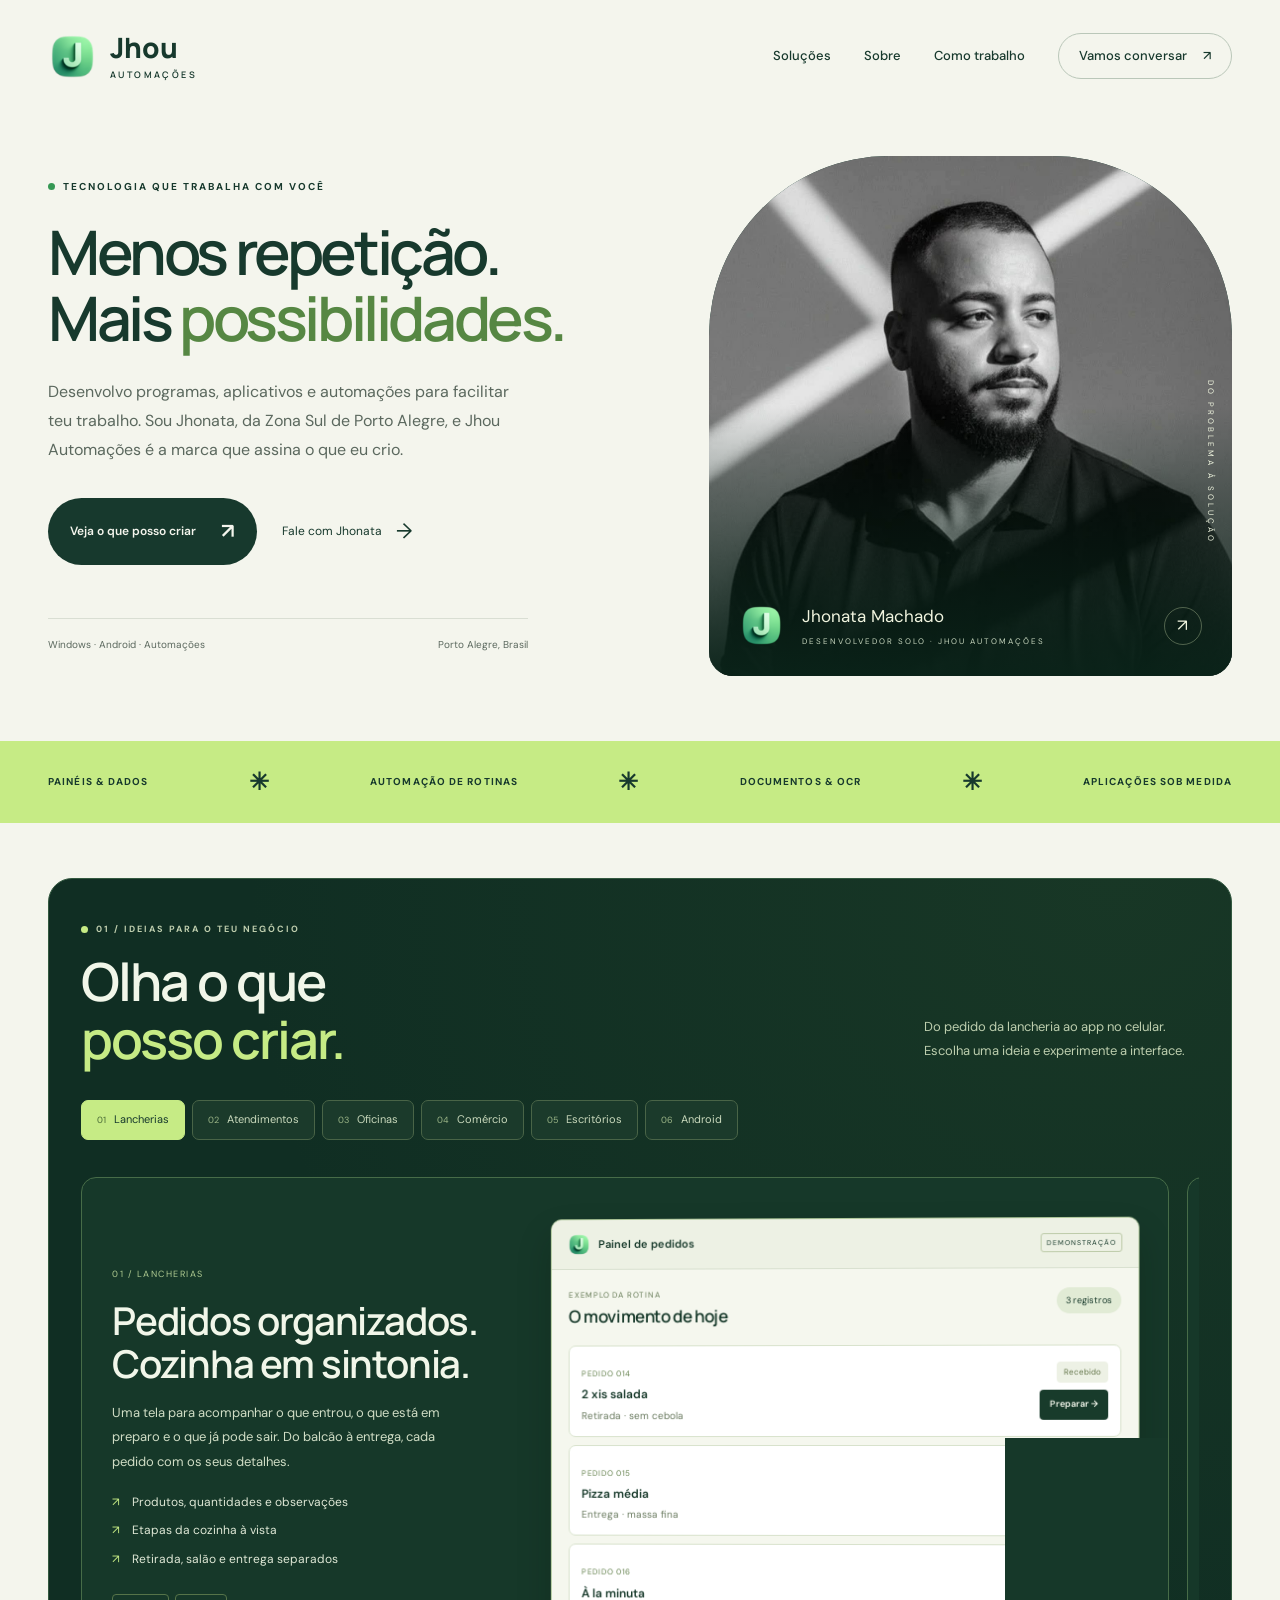
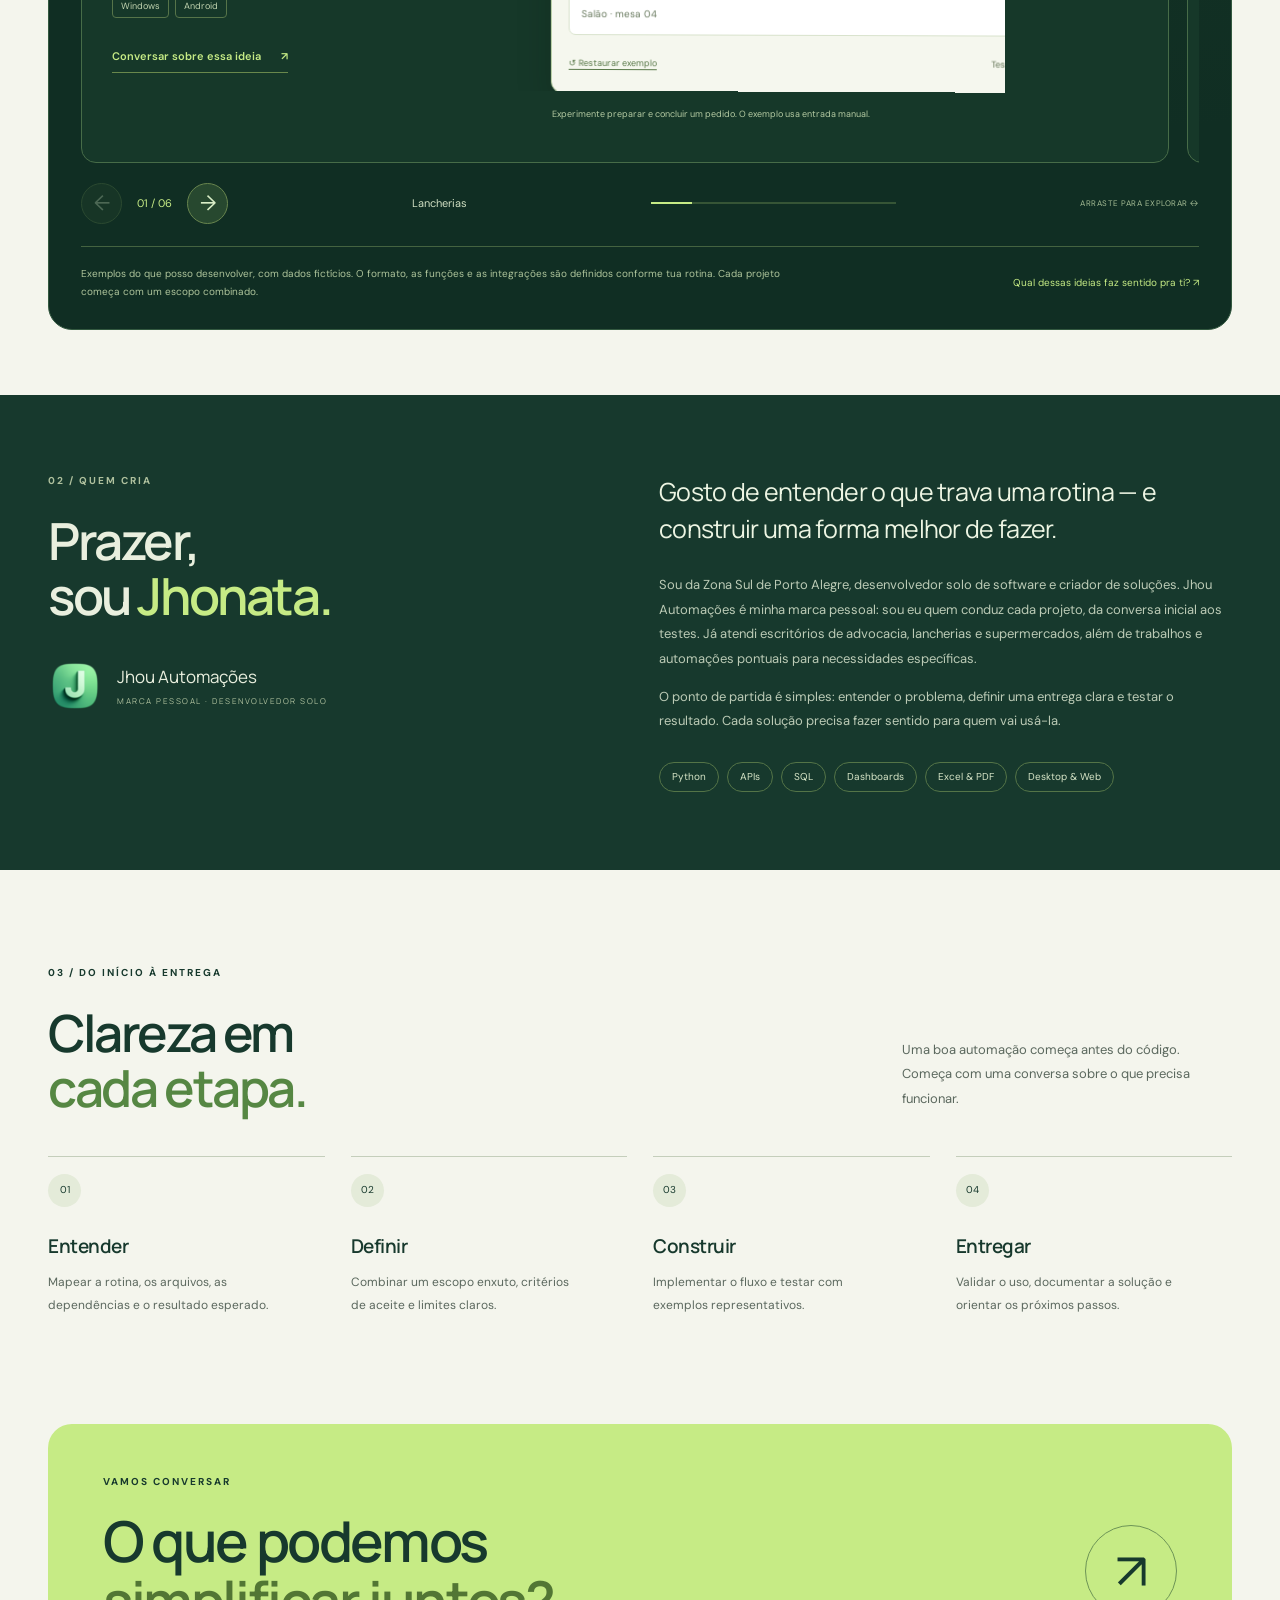
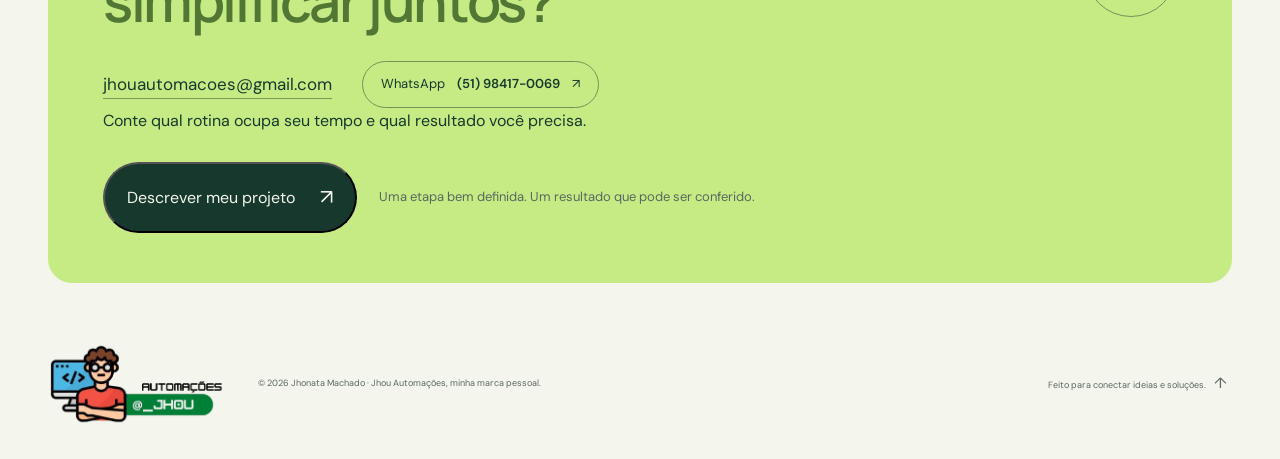
==== commit fc3980fa: "Criar galeria de soluções e apresentar marca pessoal Apresentar Jhonata como desenvolvedor solo e Jh" ====
--- a/index.html
+++ b/index.html
@@ -1,160 +1,60 @@
-<!doctype html>+<!doctype html>
+<html lang="pt-BR">
+<head>
+  <meta charset="utf-8"><meta name="viewport" content="width=device-width, initial-scale=1">
+  <meta name="theme-color" content="#153e32">
+  <meta name="description" content="Jhonata Machado — Jhou Automações. Desenvolvedor solo da Zona Sul de Porto Alegre. Programas Windows, apps Android e automações sob medida.">
+  <title>Jhou Automações — Jhonata Machado</title>
+  <link rel="icon" href="jhou-mark.ico" type="image/x-icon"><link rel="stylesheet" href="style.css?v=20261010-solo">
+  <script src="site.js?v=20261010-solo" defer></script>
+  <link rel="stylesheet" href="pedido.css?v=1"><script src="pedido.js?v=1" defer></script>
+  <link rel="stylesheet" href="solucoes.css?v=20261010-4"><script src="solucoes.js?v=20261010-4" defer></script>
+</head>
+<body>
+  <a class="skip" href="#conteudo">Pular para o conteúdo</a>
+  <header class="header wrap">
+    <a href="#inicio" class="brand" aria-label="Jhou Automações — início"><img class="brand-icon" src="jhou-mark.ico" alt="" width="49" height="49"><span>Jhou<span class="brand-sub">AUTOMAÇÕES</span></span></a>
+    <button class="menu" aria-controls="nav" aria-expanded="false">Menu <span aria-hidden="true">☰</span></button>
+    <nav id="nav" aria-label="Navegação principal"><a href="#projetos">Soluções</a><a href="#sobre">Sobre</a><a href="#processo">Como trabalho</a><a class="nav-contact" href="#contato">Vamos conversar <span aria-hidden="true">↗</span></a></nav>
+  </header>
+  <main id="conteudo">
+    <section id="inicio" class="hero wrap">
+      <div class="hero-copy"><p class="eyebrow"><span class="dot"></span> TECNOLOGIA QUE TRABALHA COM VOCÊ</p>
+        <h1>Menos repetição.<br>Mais <em>possibilidades.</em></h1>
+        <p class="lead">Desenvolvo programas, aplicativos e automações para facilitar teu trabalho. Sou Jhonata, da Zona Sul de Porto Alegre, e Jhou Automações é a marca que assina o que eu crio.</p>
+        <div class="hero-actions"><a class="button primary" href="#projetos">Veja o que posso criar <span aria-hidden="true">↗</span></a><a class="text-link" href="mailto:jhouautomacoes@gmail.com">Fale com Jhonata <span aria-hidden="true">→</span></a></div>
+        <div class="hero-foot"><span>Windows · Android · Automações</span><span>Porto Alegre, Brasil</span></div>
+      </div>
+      <div class="portrait-panel"><img class="portrait" src="jhonata.jpg" alt="Jhonata Machado" width="1280" height="1262" fetchpriority="high"><span class="portrait-grid" aria-hidden="true"></span><div class="portrait-caption"><img class="caption-icon" src="jhou-mark.ico" alt="" width="45" height="45"><span>Jhonata Machado<small>DESENVOLVEDOR SOLO · JHOU AUTOMAÇÕES</small></span><span class="portrait-arrow" aria-hidden="true">↗</span></div><span class="image-label">DO PROBLEMA À SOLUÇÃO</span></div>
+    </section>
+    <div class="expertise"><div class="wrap"><span>PAINÉIS & DADOS</span><i aria-hidden="true">✳</i><span>AUTOMAÇÃO DE ROTINAS</span><i aria-hidden="true">✳</i><span>DOCUMENTOS & OCR</span><i aria-hidden="true">✳</i><span>APLICAÇÕES SOB MEDIDA</span></div></div>
+    <section id="projetos" class="solutions wrap" data-revision="solucoes-04"><div class="solutions-head"><div><p class="eyebrow"><span class="dot"></span>01 / IDEIAS PARA O TEU NEGÓCIO</p><h2>Olha o que<br><em>posso criar.</em></h2></div><p>Do pedido da lancheria ao app no celular. Escolha uma ideia e experimente a interface.</p></div><div class="sector-nav" role="group" aria-label="Escolher exemplo de solução"><button type="button" data-gallery-target="food" aria-pressed="true"><span>01</span>Lancherias</button><button type="button" data-gallery-target="clinic" aria-pressed="false"><span>02</span>Atendimentos</button><button type="button" data-gallery-target="garage" aria-pressed="false"><span>03</span>Oficinas</button><button type="button" data-gallery-target="stock" aria-pressed="false"><span>04</span>Comércio</button><button type="button" data-gallery-target="docs" aria-pressed="false"><span>05</span>Escritórios</button><button type="button" data-gallery-target="android" aria-pressed="false"><span>06</span>Android</button></div><div class="solution-rail" id="work-grid" tabindex="0" role="region" aria-label="Galeria de soluções; arraste ou use as setas do teclado"><article class="solution-slide" data-key="food" data-title="Lancherias" aria-label="Exemplo 1 de 6: Lancherias"><div class="solution-text"><p class="solution-label">01 / LANCHERIAS</p><h3>Pedidos organizados.<br>Cozinha em sintonia.</h3><p>Uma tela para acompanhar o que entrou, o que está em preparo e o que já pode sair. Do balcão à entrega, cada pedido com os seus detalhes.</p><ul><li>Produtos, quantidades e observações</li><li>Etapas da cozinha à vista</li><li>Retirada, salão e entrega separados</li></ul><div class="solution-formats"><span>Windows</span><span>Android</span></div><a class="solution-link" href="mailto:jhouautomacoes@gmail.com?subject=Quero%20conversar%20sobre%20lancherias">Conversar sobre essa ideia <span aria-hidden="true">↗</span></a></div><div class="solution-preview"><div data-demo="food"></div><p class="preview-caption">Experimente preparar e concluir um pedido. O exemplo usa entrada manual.</p></div></article><article class="solution-slide" data-key="clinic" data-title="Atendimentos" aria-label="Exemplo 2 de 6: Atendimentos"><div class="solution-text"><p class="solution-label">02 / ATENDIMENTOS</p><h3>Uma agenda clara.<br>Um retorno no horário.</h3><p>Para consultórios, clínicas e serviços com hora marcada: solicitações, confirmações e pendências organizadas para quem atende.</p><ul><li>Horários e disponibilidade</li><li>Confirmações em acompanhamento</li><li>Pendências da recepção em um painel</li></ul><div class="solution-formats"><span>Windows</span><span>Web</span><span>Android</span></div><a class="solution-link" href="mailto:jhouautomacoes@gmail.com?subject=Quero%20conversar%20sobre%20atendimentos">Conversar sobre essa ideia <span aria-hidden="true">↗</span></a></div><div class="solution-preview"><div data-demo="clinic"></div><p class="preview-caption">Experimente confirmar um horário. São registros administrativos fictícios.</p></div></article><article class="solution-slide" data-key="garage" data-title="Oficinas" aria-label="Exemplo 3 de 6: Oficinas"><div class="solution-text"><p class="solution-label">03 / OFICINAS</p><h3>Cada serviço.<br>Uma etapa visível.</h3><p>Uma ordem de serviço que acompanha o trabalho: chegada, pendências, execução e retirada. Serve para oficinas e assistências técnicas.</p><ul><li>Histórico de cada solicitação</li><li>Peças e aprovações em acompanhamento</li><li>Situação do serviço para a equipe</li></ul><div class="solution-formats"><span>Windows</span><span>Android</span></div><a class="solution-link" href="mailto:jhouautomacoes@gmail.com?subject=Quero%20conversar%20sobre%20oficinas">Conversar sobre essa ideia <span aria-hidden="true">↗</span></a></div><div class="solution-preview"><div data-demo="garage"></div><p class="preview-caption">Experimente iniciar e concluir um serviço. Nenhuma ordem real é alterada.</p></div></article><article class="solution-slide" data-key="stock" data-title="Comércio" aria-label="Exemplo 4 de 6: Comércio"><div class="solution-text"><p class="solution-label">04 / COMÉRCIO</p><h3>Estoque à vista.<br>Reposição no momento.</h3><p>Para supermercados, lojas e pequenos comércios: saber o que está acabando e preparar uma lista de reposição sem depender de anotações soltas.</p><ul><li>Quantidades e estoque mínimo</li><li>Produtos que precisam de reposição</li><li>Lista para conferência antes da compra</li></ul><div class="solution-formats"><span>Windows</span><span>Android</span></div><a class="solution-link" href="mailto:jhouautomacoes@gmail.com?subject=Quero%20conversar%20sobre%20com%C3%A9rcio">Conversar sobre essa ideia <span aria-hidden="true">↗</span></a></div><div class="solution-preview"><div data-demo="stock"></div><p class="preview-caption">Adicione um produto à lista de exemplo. Nenhuma compra é realizada.</p></div></article><article class="solution-slide" data-key="docs" data-title="Escritórios" aria-label="Exemplo 5 de 6: Escritórios"><div class="solution-text"><p class="solution-label">05 / ESCRITÓRIOS</p><h3>Documentos lidos.<br>Informação organizada.</h3><p>Para escritórios de advocacia e rotinas administrativas: localizar informações em documentos, conferir campos e preparar dados para planilhas.</p><ul><li>Busca em PDFs e textos</li><li>Campos organizados com referência</li><li>Conferência antes de exportar</li></ul><div class="solution-formats"><span>Windows</span><span>Automação</span></div><a class="solution-link" href="mailto:jhouautomacoes@gmail.com?subject=Quero%20conversar%20sobre%20escrit%C3%B3rios">Conversar sobre essa ideia <span aria-hidden="true">↗</span></a></div><div class="solution-preview"><div data-demo="docs"></div><p class="preview-caption">Busque prazo, data ou contrato nos campos de exemplo. Aqui não há leitura de um PDF real.</p></div></article><article class="solution-slide" data-key="android" data-title="Android" aria-label="Exemplo 6 de 6: Android"><div class="solution-text"><p class="solution-label">06 / ANDROID</p><h3>Tua rotina.<br>No teu bolso.</h3><p>Um app pensado para quem precisa trabalhar pelo celular: tarefas, visitas, anotações e acompanhamento de entregas, conforme o que a rotina exige.</p><ul><li>Tarefas e listas de conferência</li><li>Registros acessíveis no celular</li><li>Relatórios e organização por período</li></ul><div class="solution-formats"><span>App Android</span></div><a class="solution-link" href="mailto:jhouautomacoes@gmail.com?subject=Quero%20conversar%20sobre%20android">Conversar sobre essa ideia <span aria-hidden="true">↗</span></a></div><div class="solution-preview"><div data-demo="android"></div><p class="preview-caption">Marque uma tarefa e acompanhe o progresso. Demonstração de interface, sem APK instalado.</p></div></article></div><div class="solution-nav"><div class="solution-controls"><button type="button" id="gallery-prev" aria-label="Exemplo anterior" disabled>←</button><span id="gallery-position" aria-live="polite">01 / 06</span><button type="button" id="gallery-next" aria-label="Próximo exemplo">→</button></div><span id="gallery-current">Lancherias</span><span class="rail-progress" aria-hidden="true"><i></i></span><span class="gallery-hint">ARRASTE PARA EXPLORAR ↔</span></div><div class="solution-disclaimer"><p>Exemplos do que posso desenvolver, com dados fictícios. O formato, as funções e as integrações são definidos conforme tua rotina. Cada projeto começa com um escopo combinado.</p><a href="#contato">Qual dessas ideias faz sentido pra ti? ↗</a></div></section>
+    <section id="sobre" class="about"><div class="wrap about-grid"><div><p class="eyebrow">02 / QUEM CRIA</p><h2>Prazer,<br>sou <em>Jhonata.</em></h2><div class="about-brand"><img src="jhou-mark.ico" alt="" width="54" height="54" loading="lazy"><span>Jhou Automações<small>MARCA PESSOAL · DESENVOLVEDOR SOLO</small></span></div></div><div class="about-copy"><p class="big-text">Gosto de entender o que trava uma rotina — e construir uma forma melhor de fazer.</p><p>Sou da Zona Sul de Porto Alegre, desenvolvedor solo de software e criador de soluções. Jhou Automações é minha marca pessoal: sou eu quem conduz cada projeto, da conversa inicial aos testes. Já atendi escritórios de advocacia, lancherias e supermercados, além de trabalhos e automações pontuais para necessidades específicas.</p><p>O ponto de partida é simples: entender o problema, definir uma entrega clara e testar o resultado. Cada solução precisa fazer sentido para quem vai usá-la.</p><div class="tech-tags"><span>Python</span><span>APIs</span><span>SQL</span><span>Dashboards</span><span>Excel & PDF</span><span>Desktop & Web</span></div></div></div></section>
+    <section id="processo" class="section wrap process"><div class="section-heading"><div><p class="eyebrow">03 / DO INÍCIO À ENTREGA</p><h2>Clareza em<br><em>cada etapa.</em></h2></div><p>Uma boa automação começa antes do código. Começa com uma conversa sobre o que precisa funcionar.</p></div><div class="steps"><article><span>01</span><h3>Entender</h3><p>Mapear a rotina, os arquivos, as dependências e o resultado esperado.</p></article><article><span>02</span><h3>Definir</h3><p>Combinar um escopo enxuto, critérios de aceite e limites claros.</p></article><article><span>03</span><h3>Construir</h3><p>Implementar o fluxo e testar com exemplos representativos.</p></article><article><span>04</span><h3>Entregar</h3><p>Validar o uso, documentar a solução e orientar os próximos passos.</p></article></div></section>
+    <section id="contato" class="contact wrap"><p class="eyebrow">VAMOS CONVERSAR</p><div class="contact-row"><h2>O que podemos<br><em>simplificar juntos?</em></h2><a class="contact-arrow" href="mailto:jhouautomacoes@gmail.com" aria-label="Enviar e-mail para Jhonata Machado">↗</a></div><div class="contact-links"><a class="email" href="mailto:jhouautomacoes@gmail.com">jhouautomacoes@gmail.com</a><a class="whatsapp-link" href="https://wa.me/5551984170069" target="_blank" rel="noopener noreferrer" aria-label="Conversar com Jhonata Machado no WhatsApp">WhatsApp <span>(51) 98417-0069</span><span aria-hidden="true">↗</span></a></div><p>Conte qual rotina ocupa seu tempo e qual resultado você precisa.</p><div class="brief-actions"><button type="button" class="button primary" data-open-pedido>Descrever meu projeto <span aria-hidden="true">↗</span></button><span class="brief-note">Uma etapa bem definida. Um resultado que pode ser conferido.</span></div></section>
+  </main>
 
-<html lang="pt-BR">+<dialog id="pedido-dialog" class="brief-dialog" aria-labelledby="pedido-title">
+  <header class="brief-head"><span class="eyebrow">JHOU / SEU PRÓXIMO PASSO</span><h2 id="pedido-title">Conte a rotina.<br>Vamos desenhar a solução.</h2><p>Pequenas automações, dados organizados e relatórios claros. Eu conduzo seu projeto com testes e escopo confirmado antes de começar.</p><button type="button" class="brief-close" data-close-pedido aria-label="Fechar formulário">×</button></header>
+  <form id="pedido-form" class="brief-form">
+    <label class="brief-field">Seu nome<input name="name" autocomplete="name" required minlength="2" maxlength="100"></label>
+    <label class="brief-field">E-mail para resposta<input name="email" type="email" autocomplete="email" required maxlength="200"></label>
+    <label class="brief-field">Qual resultado você procura?<select name="service"><option value="csv_limpeza">Organizar ou limpar dados em CSV</option><option value="painel_csv">Criar um relatório ou painel de dados</option><option value="changelog_json">Organizar notas de versão</option><option value="sob_medida">Avaliar outra automação pontual</option></select></label>
+    <label class="brief-field">Ferramenta utilizada<input name="tool" placeholder="Ex.: Excel, CSV, sistema web" maxlength="150"></label>
+    <label class="brief-field brief-wide">O que acontece hoje?<textarea name="problem" placeholder="Descreva uma etapa específica e o que toma seu tempo." required minlength="10" maxlength="1500"></textarea></label>
+    <label class="brief-field brief-wide">Como deve ficar?<textarea name="expected_result" placeholder="Qual saída ou resultado permitiria conferir que deu certo?" required minlength="5" maxlength="1000"></textarea></label>
+    <label class="brief-field">Prazo desejado<input name="deadline" placeholder="Ex.: próxima semana" maxlength="120"></label>
+    <label class="brief-field">Orçamento disponível, se definido<input name="budget" placeholder="Informe valor e moeda, se quiser" maxlength="120"></label>
+    <label class="brief-trap" aria-hidden="true">Website<input name="website" tabindex="-1" autocomplete="off"></label>
+    <label class="brief-consent brief-wide"><input type="checkbox" name="consent" required><span>Autorizo uma resposta sobre este pedido. Entendo que a execução usa agente de IA e que escopo, preço e prazo dependem de avaliação. Não enviarei senhas, documentos pessoais, dados sensíveis ou acessos de produção.</span></label>
+    <button type="submit" class="button primary brief-submit">Preparar meu pedido <span aria-hidden="true">↗</span></button>
+    <p id="pedido-status" class="brief-status brief-wide" role="status" aria-live="polite">O formulário funciona no seu navegador. Os dados só saem quando você enviar o e-mail; não há envio automático nem armazenamento neste site.</p>
+    <pre id="pedido-preview" class="brief-preview brief-wide" hidden></pre>
+    <div class="brief-tools brief-wide"><a id="pedido-email" class="button primary" hidden>Abrir e-mail para revisar e enviar ↗</a><button id="pedido-download" type="button" hidden>Baixar pedido em JSON</button></div>
+  </form>
+</dialog>
 
-<head>+  <footer class="footer wrap"><img class="original-logo" src="jhou-logo.png" alt="Logo original Jhou Automações" width="391" height="186" loading="lazy"><div class="footer-copy"><span>© <span id="year">2026</span> Jhonata Machado · Jhou Automações, minha marca pessoal.</span><span>Feito para conectar ideias e soluções. <a href="#inicio" aria-label="Voltar ao início">↑</a></span></div></footer>
+</body>
+</html>
 
-  <meta charset="utf-8"><meta name="viewport" content="width=device-width, initial-scale=1">-
-  <meta name="theme-color" content="#153e32">-
-  <meta name="description" content="Jhonata Machado — Jhou Automações. Portfólio de painéis, organização documental, rotinas administrativas e aplicações sob medida.">-
-  <title>Jhou Automações — Jhonata Machado</title>-
-  <link rel="icon" href="jhou-mark.ico" type="image/x-icon"><link rel="stylesheet" href="style.css?v=20261010-contato">-
-  <script src="site.js?v=3" defer></script>-
-  <link rel="stylesheet" href="pedido.css?v=1"><script src="pedido.js?v=1" defer></script>-
-</head>-
-<body>-
-  <a class="skip" href="#conteudo">Pular para o conteúdo</a>-
-  <header class="header wrap">-
-    <a href="#inicio" class="brand" aria-label="Jhou Automações — início"><img class="brand-icon" src="jhou-mark.ico" alt="" width="49" height="49"><span>Jhou<span class="brand-sub">AUTOMAÇÕES</span></span></a>-
-    <button class="menu" aria-controls="nav" aria-expanded="false">Menu <span aria-hidden="true">☰</span></button>-
-    <nav id="nav" aria-label="Navegação principal"><a href="#projetos">Projetos</a><a href="#sobre">Sobre</a><a href="#processo">Como trabalho</a><a class="nav-contact" href="#contato">Vamos conversar <span aria-hidden="true">↗</span></a></nav>-
-  </header>-
-  <main id="conteudo">-
-    <section id="inicio" class="hero wrap">-
-      <div class="hero-copy"><p class="eyebrow"><span class="dot"></span> TECNOLOGIA QUE TRABALHA COM VOCÊ</p>-
-        <h1>Menos repetição.<br>Mais <em>possibilidades.</em></h1>-
-        <p class="lead">Transformo rotinas manuais em ferramentas claras, conectadas e úteis. Do arquivo desorganizado ao painel que ajuda você a decidir.</p>-
-        <div class="hero-actions"><a class="button primary" href="#projetos">Explore os projetos <span aria-hidden="true">↗</span></a><a class="text-link" href="mailto:jhouautomacoes@gmail.com">Fale com Jhonata <span aria-hidden="true">→</span></a></div>-
-        <div class="hero-foot"><span>Python · Dados · Aplicações</span><span>Porto Alegre, Brasil</span></div>-
-      </div>-
-      <div class="portrait-panel"><img class="portrait" src="jhonata.jpg" alt="Jhonata Machado" width="1280" height="1262" fetchpriority="high"><span class="portrait-grid" aria-hidden="true"></span><div class="portrait-caption"><img class="caption-icon" src="jhou-mark.ico" alt="" width="45" height="45"><span>Jhonata Machado<small>CRIADOR DA JHOU AUTOMAÇÕES</small></span><span class="portrait-arrow" aria-hidden="true">↗</span></div><span class="image-label">DO PROBLEMA À SOLUÇÃO</span></div>-
-    </section>-
-    <div class="expertise"><div class="wrap"><span>PAINÉIS & DADOS</span><i aria-hidden="true">✳</i><span>AUTOMAÇÃO DE ROTINAS</span><i aria-hidden="true">✳</i><span>DOCUMENTOS & OCR</span><i aria-hidden="true">✳</i><span>APLICAÇÕES SOB MEDIDA</span></div></div>-
-    <section id="projetos" class="projects wrap section portfolio-stage" data-revision="portfolio-03">-
-      <div class="portfolio-heading"><div><p class="eyebrow"><span class="dot"></span>01 / TRABALHOS & EXPLORAÇÕES</p><h2>Sistemas. Dados.<br><em>Automação.</em></h2></div><div class="portfolio-heading-note"><span class="folio-number"><img src="jhou-mark.ico" alt="" width="52" height="52"><span> / 06</span></span><p>Por trás de cada interface,<br>uma rotina conectada.</p></div></div>-
-      <div class="portfolio-toolbar"><div class="filters" role="group" aria-label="Filtrar projetos"><button data-filter="all" aria-pressed="true">Todos</button><button data-filter="dados" aria-pressed="false">Dados</button><button data-filter="documentos" aria-pressed="false">Documentos</button><button data-filter="rotinas" aria-pressed="false">Rotinas</button><button data-filter="mobile" aria-pressed="false">Mobile</button><button data-filter="conceitos" aria-pressed="false">Conceito</button></div><span class="explore-hint">EXPLORE OS PROJETOS <span aria-hidden="true">↗</span></span></div>-
-      <p id="filter-status" class="sr-only" aria-live="polite">6 projetos exibidos</p>-
-      <div class="work-grid" id="work-grid" tabindex="0" role="region" aria-label="Galeria de projetos, navegável com as setas do teclado">-
-        <article class="work-tile tile-ops" data-category="dados"><button class="tile-open" data-project="ops" aria-haspopup="dialog" aria-labelledby="tile-ops-title"><span class="sr-only">Explorar projeto</span></button><div class="tile-top"><span>01 / DATA SYSTEMS</span><span class="tile-arrow" aria-hidden="true">↗</span></div><div class="tile-copy"><h3 id="tile-ops-title">Inteligência<br>operacional.</h3><p>APIs, indicadores e prazos.<br>Uma leitura conectada da operação.</p></div><div class="ops-art" aria-hidden="true"><div class="ops-screen"><div class="mini-top"><img src="jhou-mark.ico" alt="" width="21" height="21"><span>VISÃO OPERACIONAL</span><i>●</i></div><div class="ops-kpis"><span>Atividades<b>↗</b></span><span>Prazos<b>◷</b></span><span>Responsáveis<b>◎</b></span></div><svg viewBox="0 0 360 126" class="ops-chart"><defs><linearGradient id="chart-fill" x1="0" y1="0" x2="0" y2="1"><stop offset="0" stop-color="#b7e57e" stop-opacity=".3"/><stop offset="1" stop-color="#b7e57e" stop-opacity="0"/></linearGradient></defs><path class="chart-area" d="M0 106 L40 82 L80 94 L120 48 L160 64 L200 38 L240 55 L280 18 L320 35 L360 4 L360 126 L0 126Z" fill="url(#chart-fill)"/><path d="M0 32H360 M0 64H360 M0 96H360" stroke="#507d622e"/><path class="chart-line" d="M0 106 L40 82 L80 94 L120 48 L160 64 L200 38 L240 55 L280 18 L320 35 L360 4" fill="none" stroke="#b7e57e" stroke-width="3"/><circle cx="280" cy="18" r="5" fill="#c6eb85"/></svg><div class="ops-screen-bottom"><span>PERÍODO</span><span>ACOMPANHAMENTO POR EQUIPE</span></div></div><span class="orbit-label">API → DADOS → DECISÃO</span></div><div class="tile-bottom"><span>INTEGRAÇÃO · INDICADORES · ACESSO</span><span>Explorar <b aria-hidden="true">+</b></span></div></article>-
-        <article class="work-tile tile-docs" data-category="documentos"><button class="tile-open" data-project="docs" aria-haspopup="dialog" aria-labelledby="tile-docs-title"><span class="sr-only">Explorar projeto</span></button><div class="tile-top"><span>02 / DOCUMENT SYSTEMS</span><span class="tile-arrow" aria-hidden="true">↗</span></div><div class="tile-copy"><h3 id="tile-docs-title">Processamento<br>documental.</h3><p>Coleta em lote. OCR.<br>Informação rastreável por página.</p></div><div class="docs-art" aria-hidden="true"><div class="scan-paper back-paper"></div><div class="scan-paper"><span>PDF / TEXTO</span><i></i><i></i><i></i><b>Informação encontrada</b><i></i><i></i><div class="scan-beam"></div></div><span class="scan-chip">OCR <b>✓</b></span></div><div class="tile-bottom"><span>LOTE · EXTRAÇÃO · EXPORTAÇÃO</span><span>Explorar <b aria-hidden="true">+</b></span></div></article>-
-        <article class="work-tile tile-routine" data-category="rotinas"><button class="tile-open" data-project="routine" aria-haspopup="dialog" aria-labelledby="tile-routine-title"><span class="sr-only">Explorar projeto</span></button><div class="tile-top"><span>03 / WORKFLOW AUTOMATION</span><span class="tile-arrow" aria-hidden="true">↗</span></div><div class="routine-art" aria-hidden="true"><span class="node node-sheet">▦<small>PLANILHA</small></span><span class="flow-wire"><i></i></span><span class="node node-check">✓<small>CONFERÊNCIA</small></span><span class="flow-wire"><i></i></span><span class="node node-file">▤<small>DOCUMENTO</small></span></div><div class="tile-copy"><h3 id="tile-routine-title">Automação<br>administrativa.</h3><p>Planilhas e comprovantes conectados.<br>Comunicação preparada para revisão.</p></div><div class="tile-bottom"><span>VALIDAR · RELACIONAR · ORGANIZAR</span><span>Explorar <b aria-hidden="true">+</b></span></div></article>-
-        <article class="work-tile tile-desktop" data-category="rotinas"><button class="tile-open" data-project="desktop" aria-haspopup="dialog" aria-labelledby="tile-desktop-title"><span class="sr-only">Explorar projeto</span></button><div class="tile-top"><span>04 / DESKTOP APPLICATION</span><span class="tile-arrow" aria-hidden="true">↗</span></div><div class="desktop-art" aria-hidden="true"><div class="app-layer layer-back"></div><div class="app-layer layer-mid"></div><div class="app-layer layer-front"><img src="jhou-mark.ico" width="23" height="23" alt=""><div class="layer-modules"><span>▦</span><span>▤</span><span>◷</span></div><i></i></div><span class="layers-label">MÓDULOS / PERFIS / VERSÕES</span></div><div class="tile-copy"><h3 id="tile-desktop-title">Plataforma<br>modular.</h3><p>Rotinas integradas em uma aplicação.<br>Navegação e acesso por perfil.</p></div><div class="tile-bottom"><span>DESKTOP · PERMISSÕES · DISTRIBUIÇÃO</span><span>Explorar <b aria-hidden="true">+</b></span></div></article>-
-        <article class="work-tile tile-mobile" data-category="mobile"><button class="tile-open" data-project="mobile" aria-haspopup="dialog" aria-labelledby="tile-mobile-title"><span class="sr-only">Explorar projeto</span></button><div class="tile-top"><span>05 / ANDROID APPLICATION</span><span class="tile-arrow" aria-hidden="true">↗</span></div><div class="mobile-art" aria-hidden="true"><div class="mini-phone"><div class="mini-phone-top"><span>Meu mês</span><img src="jhou-mark.ico" width="18" height="18" alt=""></div><div class="expense-ring"><span>Visão<br><b>mensal</b></span></div><div class="mini-expenses"><span>Receitas <i></i></span><span>Despesas <i></i></span></div></div><span class="privacy-chip">▣ NO APARELHO</span></div><div class="tile-copy"><h3 id="tile-mobile-title">Finanças<br>no Android.</h3><p>Registros, parcelas e vencimentos.<br>Relatórios e controle local.</p></div><div class="tile-bottom"><span>ANDROID · DADOS LOCAIS · BACKUP</span><span>Explorar <b aria-hidden="true">+</b></span></div></article>-
-        <article class="work-tile tile-concept" data-category="conceitos"><button class="tile-open" data-project="concept" aria-haspopup="dialog" aria-labelledby="tile-concept-title"><span class="sr-only">Explorar estudo conceitual</span></button><div class="concept-copy"><p class="concept-label">06 / LAB · ESTUDO CONCEITUAL</p><h3 id="tile-concept-title">Orquestração de fluxos.</h3><p>Uma exploração de filas, tentativas e monitoramento.<br>Arquitetura proposta com demonstração interativa.</p></div><div class="concept-art" aria-hidden="true"><span>ENTRADA</span><i></i><span class="concept-core"><img src="jhou-mark.ico" alt="" width="32" height="32">FLUXOS</span><i></i><span>MONITORAMENTO</span></div><span class="concept-action">Explorar conceito <b aria-hidden="true">↗</b></span></article>-
-      </div>-
-      <div class="mobile-gallery-nav"><div class="gallery-controls"><button id="gallery-prev" aria-label="Projetos anteriores" disabled>←</button><span id="gallery-position" aria-live="polite">01 / 06</span><button id="gallery-next" aria-label="Próximos projetos">→</button></div><span id="gallery-current">Inteligência operacional</span><span class="swipe-hint">ARRASTE OU USE AS SETAS</span></div><div class="gallery-index" role="group" aria-label="Escolher projeto na galeria"><button data-gallery-target="ops" aria-pressed="true"><span>01</span> Dados</button><button data-gallery-target="docs" aria-pressed="false"><span>02</span> Documentos</button><button data-gallery-target="routine" aria-pressed="false"><span>03</span> Rotinas</button><button data-gallery-target="desktop" aria-pressed="false"><span>04</span> Desktop</button><button data-gallery-target="mobile" aria-pressed="false"><span>05</span> Android</button><button data-gallery-target="concept" aria-pressed="false"><span>06</span> Lab</button></div>-
-      <div class="portfolio-caption"><p>Cinco projetos desenvolvidos e um estudo conceitual.<br>Interfaces ilustrativas, sem dados ou identidade de clientes.</p><a href="mailto:jhouautomacoes@gmail.com?subject=Vamos%20conversar%20sobre%20uma%20automa%C3%A7%C3%A3o">Vamos construir o próximo <span aria-hidden="true">↗</span></a></div>-
-    </section>-
-    <dialog id="project-dialog" aria-labelledby="dialog-title"><div class="dialog-top"><div><p class="dialog-eyebrow" id="dialog-type"></p><h2 id="dialog-title"></h2></div><button class="dialog-close" aria-label="Fechar projeto">×</button></div><div id="dialog-content"></div><div class="dialog-bottom"><p id="dialog-note"></p><div class="dialog-pagination"><button id="project-prev" aria-label="Projeto anterior">←</button><span id="project-position"></span><button id="project-next" aria-label="Próximo projeto">→</button></div></div></dialog>-
-<template id="project-ops"><div class="dialog-grid"><div class="case-copy"><p class="case-intro">Quando os registros estão espalhados, responder “o que foi concluído e o que está atrasado?” vira uma tarefa por si só.</p><dl class="case-story"><div><dt>Estrutura da solução</dt><dd>Um painel que reúne atividades de uma API, organiza os registros e permite consultar indicadores por período e responsável.</dd></div><div><dt>O que a ferramenta reúne</dt><dd>Tarefas criadas e concluídas, prazos e produtividade passam a fazer parte da mesma leitura.</dd></div></dl><div class="case-tags"><span>Integração por API</span><span>Filtros de período</span><span>Permissões</span></div><details class="case-details"><summary>Como o fluxo funciona <span aria-hidden="true">+</span></summary><ol><li>Buscar e organizar as atividades da fonte.</li><li>Aplicar o período e o responsável selecionados.</li><li>Calcular os indicadores e apresentar os gráficos.</li></ol></details></div><div class="case-preview preview-data"><div class="preview-label"><span><i></i>VISÃO DA OPERAÇÃO</span><span>DEMONSTRAÇÃO</span></div><div class="data-window"><div class="window-top"><span class="window-dots" aria-hidden="true">● ● ●</span><span>Painel de atividades</span><img src="jhou-mark.ico" width="24" height="24" alt="" loading="lazy"></div><div class="data-toolbar"><div><span class="ui-kicker">ACOMPANHAMENTO</span><h4>Um período. Uma visão.</h4></div><label class="period-control">Período<select id="demo-period"><option value="semana">Esta semana</option><option value="mes">Este mês</option></select></label></div><div class="data-metrics" aria-live="polite"><div><span>Criadas</span><b id="demo-created">24</b><small>No período</small></div><div><span>Concluídas</span><b id="demo-done">18</b><small>No período</small></div><div><span>Em atraso</span><b id="demo-late">3</b><small>Precisam de atenção</small></div></div><div class="data-chart"><div class="chart-heading"><span>Concluídas por dia</span><small><i></i>Atividades</small></div><div class="demo-bars" id="demo-bars" role="img" aria-label="Dados fictícios: 2, 4, 3, 5 e 4 atividades concluídas"><div><i style="--height:40%"></i><span>SEG</span></div><div><i style="--height:80%"></i><span>TER</span></div><div><i style="--height:60%"></i><span>QUA</span></div><div><i style="--height:100%"></i><span>QUI</span></div><div><i style="--height:80%"></i><span>SEX</span></div></div></div><div class="data-bottom"><span><i class="status-dot"></i>Equipe de exemplo</span><span>Visão por responsável</span></div></div><p class="preview-foot">Explore o seletor de período · dados fictícios</p></div></div></template>-
-<template id="project-docs"><div class="dialog-grid"><div class="case-copy"><p class="case-intro">Baixar arquivos um a um e procurar informação em páginas digitalizadas consome tempo antes mesmo de começar a análise.</p><dl class="case-story"><div><dt>Estrutura da solução</dt><dd>Uma rotina de coleta em lote em fontes compatíveis, organização por pasta e extração de texto com OCR e referências de página.</dd></div><div><dt>O que a ferramenta reúne</dt><dd>Arquivos, texto extraído e andamento da coleta ficam organizados. O processamento pode ser pausado e retomado.</dd></div></dl><div class="case-tags"><span>PDF & OCR</span><span>Coleta em lote</span><span>Pausa e retomada</span></div><details class="case-details"><summary>Como o fluxo funciona <span aria-hidden="true">+</span></summary><ol><li>Definir o lote e a fonte compatível.</li><li>Baixar os PDFs e organizar as pastas.</li><li>Extrair o texto e exportar com marcações de página.</li></ol></details></div><div class="case-preview preview-docs"><div class="preview-label"><span><i></i>DO ARQUIVO AO TEXTO</span><span>DEMONSTRAÇÃO</span></div><div class="document-workbench"><div class="document-sidebar"><span class="ui-kicker">LOTE DE EXEMPLO</span><h4>Documentos</h4><div class="document-file selected"><span>PDF</span><div>relatorio_01.pdf<small>2 páginas · texto extraído</small></div><b>✓</b></div><div class="document-file"><span>PDF</span><div>relatorio_02.pdf<small>4 páginas · texto extraído</small></div><b>✓</b></div><div class="document-file"><span>PDF</span><div>relatorio_03.pdf<small>3 páginas · na fila</small></div><b>◷</b></div><div class="batch-progress"><span>Processamento do lote <b>2 / 3</b></span><i></i><small>Progresso acompanhado por arquivo</small></div></div><div class="document-page"><span class="page-tab">relatorio_01.pdf / PÁGINA 1</span><h4>Relatório de exemplo</h4><div class="paper-lines" aria-hidden="true"><i></i><i></i><i></i></div><p class="paper-highlight">O lote reúne documentos<br>para consulta e organização.</p><div class="paper-lines" aria-hidden="true"><i></i><i></i></div><details class="ocr-demo"><summary>Ver texto extraído <span aria-hidden="true">↗</span></summary><p>[Página 1]<br>Relatório de exemplo.<br>O lote reúne documentos para consulta e organização.</p></details></div></div><p class="preview-foot">Abra o texto extraído · documento fictício</p></div></div></template>-
-<template id="project-routine"><div class="dialog-grid"><div class="case-copy"><p class="case-intro">Uma linha na planilha, um comprovante em outra pasta e uma mensagem a preparar. O trabalho está em conectar essas pontas.</p><dl class="case-story"><div><dt>Estrutura da solução</dt><dd>Importação e conferência de registros, relacionamento de comprovantes e padronização de nomes, com preparação de comunicações por modelo.</dd></div><div><dt>O que a ferramenta reúne</dt><dd>Cada registro pode ser associado ao documento correspondente. Pendências ficam visíveis e a comunicação fica pronta para revisão.</dd></div></dl><div class="case-tags"><span>Excel & arquivos</span><span>Conferência</span><span>Rascunhos de e-mail</span></div><details class="case-details"><summary>Como o fluxo funciona <span aria-hidden="true">+</span></summary><ol><li>Importar a planilha e conferir os registros.</li><li>Relacionar documentos e padronizar os arquivos.</li><li>Preparar a comunicação e acompanhar o progresso.</li></ol></details></div><div class="case-preview preview-routine"><div class="preview-label"><span><i></i>FLUXO DE CONFERÊNCIA</span><span>DEMONSTRAÇÃO</span></div><div class="routine-window"><div class="routine-tabs" role="group" aria-label="Etapa da demonstração de conferência"><button data-routine="entrada" aria-pressed="true">01 · Entrada</button><button data-routine="saida" aria-pressed="false">02 · Organizado</button></div><div id="routine-entrada"><div class="routine-heading"><h4>Registros importados</h4><span>EXCEL → CONFERÊNCIA</span></div><table class="routine-table"><caption class="sr-only">Registros fictícios da planilha</caption><thead><tr><th>Registro</th><th>Documento</th><th>Situação</th></tr></thead><tbody><tr><td>#042</td><td>arquivo_01.pdf</td><td><span class="state-ok">Localizado</span></td></tr><tr><td>#043</td><td>arquivo_02.pdf</td><td><span class="state-ok">Localizado</span></td></tr><tr><td>#044</td><td>—</td><td><span class="state-pending">Pendente</span></td></tr></tbody></table><div class="routine-message"><span aria-hidden="true">↳</span><p>A conferência mantém os registros sem documento à vista.</p></div></div><div id="routine-saida" hidden><div class="routine-heading"><h4>Arquivos relacionados</h4><span>PRONTOS PARA REVISÃO</span></div><div class="output-file"><span>PDF</span><div>comprovante_042.pdf<small>Relacionado ao registro #042</small></div><b>✓</b></div><div class="output-file"><span>PDF</span><div>comprovante_043.pdf<small>Relacionado ao registro #043</small></div><b>✓</b></div><div class="draft-preview"><span class="ui-kicker">RASCUNHO DE COMUNICAÇÃO</span><p>Documentos organizados para conferência.<br>Registro #044: documento pendente.</p><small>Preparado para revisão · nenhum envio nesta demonstração</small></div></div></div><p class="preview-foot">Alterne as etapas · registros e arquivos fictícios</p></div></div></template>-
-<template id="project-desktop"><div class="dialog-grid"><div class="case-copy"><p class="case-intro">Ferramentas isoladas exigem trocar de contexto a cada etapa. Uma central pode dar à rotina um caminho mais consistente.</p><dl class="case-story"><div><dt>Estrutura da solução</dt><dd>Uma aplicação desktop com módulos administrativos, navegação integrada e controles de acesso por perfil de usuário.</dd></div><div><dt>O que a ferramenta reúne</dt><dd>Cadastros, documentos e rotinas compartilham a mesma estrutura de navegação, com distribuição e atualização de versões.</dd></div></dl><div class="case-tags"><span>Aplicação desktop</span><span>Módulos integrados</span><span>Acesso por perfil</span></div><details class="case-details"><summary>Como o fluxo funciona <span aria-hidden="true">+</span></summary><ol><li>Acessar a aplicação com o perfil do usuário.</li><li>Navegar pelos módulos disponíveis para esse perfil.</li><li>Executar a rotina e acompanhar a versão da aplicação.</li></ol></details></div><div class="case-preview preview-desktop"><div class="preview-label"><span><i></i>ESPAÇO DE TRABALHO</span><span>DEMONSTRAÇÃO</span></div><div class="desktop-window"><aside><img src="jhou-mark.ico" alt="Jhou" width="34" height="34" loading="lazy"><span class="sidebar-line active" aria-hidden="true"></span><span class="sidebar-line" aria-hidden="true"></span><span class="sidebar-line" aria-hidden="true"></span><span class="sidebar-bottom" aria-hidden="true">⚙</span></aside><div class="desktop-content"><div class="desktop-top"><span class="ui-kicker">ÁREA DE TRABALHO</span><span class="profile-chip">Perfil de exemplo</span></div><h4>Qual é a próxima tarefa?</h4><p>Acesse a rotina pelo seu módulo.</p><div class="desktop-modules" role="group" aria-label="Módulo da demonstração desktop"><button data-module="cadastros" aria-pressed="true"><b aria-hidden="true">▦</b>Cadastros</button><button data-module="documentos" aria-pressed="false"><b aria-hidden="true">▤</b>Documentos</button><button data-module="rotinas" aria-pressed="false"><b aria-hidden="true">◷</b>Rotinas</button></div><div class="module-detail" aria-live="polite"><span class="status-dot"></span><div><b id="module-title">Organização de registros</b><p id="module-description">Um espaço para consultar e manter os cadastros da rotina.</p></div></div><div class="desktop-footer"><span>Permissões por perfil</span><span>Navegação integrada</span></div></div></div><p class="preview-foot">Explore os módulos · interface reconstruída</p></div></div></template>-
-<template id="project-mobile"><div class="dialog-grid"><div class="case-copy"><p class="case-intro">Receitas, despesas, parcelas e vencimentos precisam conversar entre si para que a organização financeira faça parte do dia a dia.</p><dl class="case-story"><div><dt>Estrutura da solução</dt><dd>Um aplicativo Android com registros locais, categorias e limites mensais, acompanhamento de cartões e lembretes opcionais.</dd></div><div><dt>O que a ferramenta reúne</dt><dd>Consulta do mês, relatório em PDF, extrato CSV e backup JSON. Sugestões de lançamentos por notificações autorizadas passam por revisão individual.</dd></div></dl><div class="case-tags"><span>Dados no aparelho</span><span>Relatórios & backup</span><span>Revisão individual</span></div><details class="case-details"><summary>Como o fluxo funciona <span aria-hidden="true">+</span></summary><ol><li>Registrar receitas, despesas, categorias e parcelas.</li><li>Acompanhar limites e vencimentos do mês.</li><li>Revisar sugestões opcionais e exportar os registros.</li></ol><p>Sem conexão às contas bancárias ou execução de pagamentos.</p></details></div><div class="case-preview preview-mobile"><div class="preview-label"><span><i></i>ORGANIZAÇÃO NO APARELHO</span><span>DEMONSTRAÇÃO</span></div><div class="mobile-stage"><div class="finance-phone"><span class="phone-speaker" aria-hidden="true"></span><div class="finance-phone-head"><span>Meu mês</span><img src="jhou-mark.ico" alt="" width="26" height="26" loading="lazy"></div><div class="finance-summary"><span>SETEMBRO / EXEMPLO</span><b>Uma visão clara<br>do seu mês.</b><small>Receitas · despesas · parcelas</small></div><h4>Próximos vencimentos</h4><div class="due-row"><span class="due-date">12<small>SET</small></span><div>Internet<small>Categoria: casa</small></div><span>◷</span></div><div class="due-row"><span class="due-date">18<small>SET</small></span><div>Cartão<small>Fatura do mês</small></div><span>◷</span></div><div class="local-badge"><span aria-hidden="true">▣</span> Registros no aparelho</div><span class="phone-home" aria-hidden="true"></span></div><div class="mobile-callouts"><span class="ui-kicker">PENSADO PARA O USO DIÁRIO</span><div><b>01</b><p>Organizar<small>Receitas, despesas e categorias</small></p></div><div><b>02</b><p>Acompanhar<small>Parcelas, limites e vencimentos</small></p></div><div><b>03</b><p>Guardar<small>Relatórios e backups exportáveis</small></p></div></div></div><p class="preview-foot">Interface reconstruída · informações fictícias</p></div></div></template>-
-<template id="project-concept"><div class="dialog-grid"><div class="case-copy"><p class="concept-disclosure">ESTUDO CONCEITUAL · ARQUITETURA PROPOSTA</p><p class="case-intro">Como acompanhar várias automações sem abrir cada ferramenta? Este conceito explora uma central que recebe tarefas, organiza a execução e mostra o estado de cada etapa.</p><dl class="case-story"><div><dt>Arquitetura explorada</dt><dd>Entrada de eventos → fila de tarefas → execução por workers → registro de resultado. A proposta inclui tentativas controladas e tratamento de falhas.</dd></div><div><dt>Experiência proposta</dt><dd>Visibilidade de tarefas em espera, execução, conclusão e falha, com histórico por fluxo e revisão das ocorrências.</dd></div></dl><div class="case-tags"><span>Filas de tarefas</span><span>Workers</span><span>Histórico de execução</span></div><p class="concept-scope">Esta é uma exploração de produto, sem implantação em cliente. A simulação ao lado roda apenas nesta página e não executa sistemas externos.</p></div><div class="case-preview concept-preview"><div class="preview-label"><span><i></i>DEMONSTRAÇÃO DO CONCEITO</span><span>SIMULAÇÃO LOCAL</span></div><div class="concept-console"><div class="console-top"><img src="jhou-mark.ico" width="28" height="28" alt=""><span>Central de fluxos</span><span class="console-pill">LAB</span></div><h3>Um fluxo. Cada etapa visível.</h3><div class="simulation-steps"><div data-sim-step="0"><span>01</span><p>Receber evento<small>Entrada de exemplo</small></p><b>Aguardando</b></div><div data-sim-step="1"><span>02</span><p>Organizar a fila<small>Tarefa pronta para execução</small></p><b>Aguardando</b></div><div data-sim-step="2"><span>03</span><p>Processar tarefa<small>Worker simulado</small></p><b>Aguardando</b></div><div data-sim-step="3"><span>04</span><p>Registrar resultado<small>Histórico da execução</small></p><b>Aguardando</b></div></div><p id="concept-result" data-state="idle" aria-live="polite">Pronto para explorar a sequência.</p><div class="simulation-controls"><button id="simulate-flow">Simular execução <span aria-hidden="true">↗</span></button><button id="reset-flow">Reiniciar</button></div></div><p class="preview-foot">Conceito de arquitetura · nenhuma ação externa</p></div></div></template>-
-    <section id="sobre" class="about"><div class="wrap about-grid"><div><p class="eyebrow">02 / QUEM CRIA</p><h2>Prazer,<br>sou <em>Jhonata.</em></h2><div class="about-brand"><img src="jhou-mark.ico" alt="" width="54" height="54" loading="lazy"><span>Jhou Automações<small>DESENVOLVIMENTO INDEPENDENTE</small></span></div></div><div class="about-copy"><p class="big-text">Gosto de entender o que trava uma rotina — e construir uma forma melhor de fazer.</p><p>Sou da Zona Sul de Porto Alegre, desenvolvedor de software e criador de soluções na Jhou Automações. Já atendi instituições financeiras, escritórios de advocacia, lancherias e supermercados, além de trabalhos e automações pontuais para necessidades específicas.</p><p>O ponto de partida é simples: entender o problema, definir uma entrega clara e testar o resultado. Cada solução precisa fazer sentido para quem vai usá-la.</p><div class="tech-tags"><span>Python</span><span>APIs</span><span>SQL</span><span>Dashboards</span><span>Excel & PDF</span><span>Desktop & Web</span></div></div></div></section>-
-    <section id="processo" class="section wrap process"><div class="section-heading"><div><p class="eyebrow">03 / DO INÍCIO À ENTREGA</p><h2>Clareza em<br><em>cada etapa.</em></h2></div><p>Uma boa automação começa antes do código. Começa com uma conversa sobre o que precisa funcionar.</p></div><div class="steps"><article><span>01</span><h3>Entender</h3><p>Mapear a rotina, os arquivos, as dependências e o resultado esperado.</p></article><article><span>02</span><h3>Definir</h3><p>Combinar um escopo enxuto, critérios de aceite e limites claros.</p></article><article><span>03</span><h3>Construir</h3><p>Implementar o fluxo e testar com exemplos representativos.</p></article><article><span>04</span><h3>Entregar</h3><p>Validar o uso, documentar a solução e orientar os próximos passos.</p></article></div></section>-
-    <section id="contato" class="contact wrap"><p class="eyebrow">VAMOS CONVERSAR</p><div class="contact-row"><h2>O que podemos<br><em>simplificar juntos?</em></h2><a class="contact-arrow" href="mailto:jhouautomacoes@gmail.com" aria-label="Enviar e-mail para Jhonata Machado">↗</a></div><div class="contact-links"><a class="email" href="mailto:jhouautomacoes@gmail.com">jhouautomacoes@gmail.com</a><a class="whatsapp-link" href="https://wa.me/5551984170069" target="_blank" rel="noopener noreferrer" aria-label="Conversar com Jhonata Machado no WhatsApp">WhatsApp <span>(51) 98417-0069</span><span aria-hidden="true">↗</span></a></div><p>Conte qual rotina ocupa seu tempo e qual resultado você precisa.</p><div class="brief-actions"><button type="button" class="button primary" data-open-pedido>Descrever meu projeto <span aria-hidden="true">↗</span></button><span class="brief-note">Uma etapa bem definida. Um resultado que pode ser conferido.</span></div></section>-
-  </main>-
--
-<dialog id="pedido-dialog" class="brief-dialog" aria-labelledby="pedido-title">-
-  <header class="brief-head"><span class="eyebrow">JHOU / SEU PRÓXIMO PASSO</span><h2 id="pedido-title">Conte a rotina.<br>Vamos desenhar a solução.</h2><p>Pequenas automações, dados organizados e relatórios claros. Execução com agente de IA, testes e escopo confirmado antes de começar.</p><button type="button" class="brief-close" data-close-pedido aria-label="Fechar formulário">×</button></header>-
-  <form id="pedido-form" class="brief-form">-
-    <label class="brief-field">Seu nome<input name="name" autocomplete="name" required minlength="2" maxlength="100"></label>-
-    <label class="brief-field">E-mail para resposta<input name="email" type="email" autocomplete="email" required maxlength="200"></label>-
-    <label class="brief-field">Qual resultado você procura?<select name="service"><option value="csv_limpeza">Organizar ou limpar dados em CSV</option><option value="painel_csv">Criar um relatório ou painel de dados</option><option value="changelog_json">Organizar notas de versão</option><option value="sob_medida">Avaliar outra automação pontual</option></select></label>-
-    <label class="brief-field">Ferramenta utilizada<input name="tool" placeholder="Ex.: Excel, CSV, sistema web" maxlength="150"></label>-
-    <label class="brief-field brief-wide">O que acontece hoje?<textarea name="problem" placeholder="Descreva uma etapa específica e o que toma seu tempo." required minlength="10" maxlength="1500"></textarea></label>-
-    <label class="brief-field brief-wide">Como deve ficar?<textarea name="expected_result" placeholder="Qual saída ou resultado permitiria conferir que deu certo?" required minlength="5" maxlength="1000"></textarea></label>-
-    <label class="brief-field">Prazo desejado<input name="deadline" placeholder="Ex.: próxima semana" maxlength="120"></label>-
-    <label class="brief-field">Orçamento disponível, se definido<input name="budget" placeholder="Informe valor e moeda, se quiser" maxlength="120"></label>-
-    <label class="brief-trap" aria-hidden="true">Website<input name="website" tabindex="-1" autocomplete="off"></label>-
-    <label class="brief-consent brief-wide"><input type="checkbox" name="consent" required><span>Autorizo uma resposta sobre este pedido. Entendo que a execução usa agente de IA e que escopo, preço e prazo dependem de avaliação. Não enviarei senhas, documentos pessoais, dados sensíveis ou acessos de produção.</span></label>-
-    <button type="submit" class="button primary brief-submit">Preparar meu pedido <span aria-hidden="true">↗</span></button>-
-    <p id="pedido-status" class="brief-status brief-wide" role="status" aria-live="polite">O formulário funciona no seu navegador. Os dados só saem quando você enviar o e-mail; não há envio automático nem armazenamento neste site.</p>-
-    <pre id="pedido-preview" class="brief-preview brief-wide" hidden></pre>-
-    <div class="brief-tools brief-wide"><a id="pedido-email" class="button primary" hidden>Abrir e-mail para revisar e enviar ↗</a><button id="pedido-download" type="button" hidden>Baixar pedido em JSON</button></div>-
-  </form>-
-</dialog>-
--
-  <footer class="footer wrap"><img class="original-logo" src="jhou-logo.png" alt="Logo original Jhou Automações" width="391" height="186" loading="lazy"><div class="footer-copy"><span>© <span id="year">2026</span> Jhou Automações · Jhonata Machado</span><span>Feito para conectar ideias e soluções. <a href="#inicio" aria-label="Voltar ao início">↑</a></span></div></footer>-
-</body>-
-</html>-
--
--- a/style.css
+++ b/style.css
@@ -1,100 +1,2 @@
-@import url('https://fonts.googleapis.com/css2?family=DM+Sans:wght@400;500;600;700&family=Manrope:wght@400;500;600;700;800&display=swap');-
-:root{--paper:#f4f5ed;--ink:#17392d;--green:#c6eb85;--muted:#5b685e;--line:#d9ded3;--radius:24px}*{box-sizing:border-box}html{scroll-behavior:smooth;scroll-padding-top:32px}body{margin:0;background:var(--paper);color:var(--ink);font-family:'DM Sans',Arial,sans-serif;font-size:16px;line-height:1.6}a{color:inherit;text-decoration:none}button{font:inherit;cursor:pointer}button,a,summary{-webkit-tap-highlight-color:transparent}a:focus-visible,button:focus-visible,summary:focus-visible{outline:3px solid #247745;outline-offset:5px}button:focus-visible{border-radius:5px}.wrap{width:min(1280px,calc(100% - 96px));margin:auto}.header{display:flex;align-items:center;justify-content:space-between;min-height:112px;gap:32px}.brand{display:flex;align-items:center;gap:13px;font-family:Manrope,Arial,sans-serif;font-size:28px;font-weight:800;line-height:1}.monogram{height:49px;width:49px;display:flex;align-items:center;justify-content:center;background:var(--ink);border-radius:13px;color:var(--green);font-size:36px;position:relative}.monogram span{font-size:18px;position:absolute;right:5px;top:4px}.brand-sub{display:block;letter-spacing:2.4px;font-size:9px;font-weight:600;margin-top:9px}.header nav{display:flex;align-items:center;gap:33px;font-size:13px;font-weight:500}.header nav a:hover{text-decoration:underline;text-underline-offset:5px}.nav-contact{border:1px solid #bac7b9;border-radius:99px;padding:12px 20px}.nav-contact span{padding-left:13px}.menu{display:none}.hero{display:grid;grid-template-columns:1.15fr 1fr;gap:60px;padding:44px 0 65px;align-items:center}.eyebrow{font-size:10px;letter-spacing:2px;font-weight:700;display:flex;gap:8px;align-items:center;margin:0 0 24px}.dot{width:7px;height:7px;background:#359854;border-radius:50%}h1,h2,h3,p{margin-top:0}h1,h2{font-family:Manrope,Arial,sans-serif;font-weight:600;letter-spacing:-3.4px;line-height:1.08}h1{font-size:clamp(42px,4.8vw,69px);margin-bottom:27px}em{font-style:normal;color:#568743}h1 em{white-space:nowrap}.lead{color:var(--muted);max-width:465px;font-size:16px;line-height:1.8;margin-bottom:33px}.hero-actions{display:flex;gap:25px;align-items:center;flex-wrap:wrap;font-size:12px}.button{display:inline-flex;align-items:center;gap:25px;padding:17px 22px;border-radius:99px;font-weight:600}.primary{background:var(--ink);color:var(--paper)}.primary:hover{background:#285543}.button span,.text-link span{font-size:21px}.text-link{display:flex;align-items:center;gap:14px}.hero-foot{border-top:1px solid var(--line);display:flex;justify-content:space-between;gap:12px;max-width:480px;margin-top:53px;padding-top:18px;font-size:10px;color:var(--muted)}.portrait-panel{position:relative;height:520px;border-radius:180px 180px 24px 24px;overflow:hidden;background:#153e32}.portrait{width:100%;height:100%;object-fit:cover;object-position:center 24%;filter:contrast(1.04)}.portrait-panel:after{content:'';position:absolute;inset:0;background:linear-gradient(0deg,rgba(10,35,25,.96),transparent 52%);pointer-events:none}.portrait-grid{position:absolute;inset:0;background:linear-gradient(90deg,transparent 49.8%,#d4efaf33 50%,transparent 50.2%),linear-gradient(transparent 49.8%,#d4efaf33 50%,transparent 50.2%);background-size:110px 110px;opacity:.22}.portrait-caption{position:absolute;z-index:2;bottom:28px;left:30px;right:30px;display:flex;align-items:center;gap:18px;color:#f1f5df;font-size:17px}.caption-mark{font-family:Manrope,sans-serif;font-weight:700;font-size:45px;color:var(--green)}.portrait-caption small{display:block;font-size:8px;letter-spacing:2px;color:#c5d4bc;margin-top:5px}.portrait-arrow{margin-left:auto;width:38px;height:38px;border:1px solid #b7c89b66;border-radius:50%;display:grid;place-items:center}.image-label{position:absolute;z-index:2;top:43%;right:15px;color:#eff5df;writing-mode:vertical-rl;font-size:8px;letter-spacing:3px}.expertise{background:var(--green);padding:22px 0}.expertise .wrap{display:flex;justify-content:space-between;align-items:center;gap:20px;font-size:10px;font-weight:700;letter-spacing:1.1px}.expertise i{font-style:normal;font-size:24px}.section{padding:95px 0}.section-heading{display:flex;justify-content:space-between;align-items:flex-end;gap:35px;margin-bottom:40px}h2{font-size:clamp(35px,4vw,54px);margin-bottom:0;letter-spacing:-2.4px}.section-heading>p{width:330px;margin:0 0 4px;color:var(--muted);font-size:13px;line-height:1.9}.filters{display:flex;gap:9px;margin:10px 0 27px;flex-wrap:wrap}.filters button{border:1px solid #c5cfbf;border-radius:50px;background:transparent;color:var(--muted);padding:8px 17px;font-size:11px}.filters button[aria-pressed=true]{background:var(--ink);border-color:var(--ink);color:var(--paper)}.project-grid{display:grid;grid-template-columns:1fr 1fr;gap:35px 28px}.project[hidden]{display:none}.project-visual{border-radius:20px;height:295px;padding:23px 28px;overflow:hidden}.dashboard{background:#e4eadb}.document{background:#d4e8c0}.routine{background:#dce7e0}.workspace{background:#d8e3cf}.mock-head{display:flex;align-items:center;justify-content:space-between;gap:12px;font-size:10px;font-weight:500}.mock-head span:first-child{display:flex;align-items:center;gap:7px}.mock-head i{display:block;width:6px;height:6px;border-radius:50%;background:#478745}.mock-head span:last-child{font-size:6px;letter-spacing:1px;opacity:.7}.mock-metrics{display:grid;grid-template-columns:repeat(3,1fr);gap:10px;margin-top:22px}.mock-metrics>div{background:#f8faef;padding:12px 15px;border-radius:10px}.mock-metrics small{font-size:8px;display:block;color:var(--muted)}.mock-metrics b{font-size:26px;font-family:Manrope,sans-serif;line-height:1.6}.mock-metrics span{font-size:6px;display:block;color:var(--muted)}.chart{height:104px;display:flex;align-items:end;justify-content:space-between;gap:18px;margin-top:15px;border-bottom:1px solid #bacbb0;background:repeating-linear-gradient(0deg,transparent 0,transparent 33px,#acba9e22 34px)}.chart>span{display:block;flex:1;height:var(--bar);background:#8ba95c;border-radius:5px 5px 0 0}.chart>span:nth-last-child(2){background:var(--ink)}.chart-labels{display:flex;justify-content:space-between;font-size:6px;margin:6px 9px}.project-info{padding:24px 4px 0}.project-tag{font-size:8px;letter-spacing:1.5px;color:#668351;margin-bottom:10px;font-weight:700}.project-info h3{font-family:Manrope,sans-serif;font-size:24px;letter-spacing:-.7px;margin-bottom:12px;font-weight:600}.project-info>p:not(.project-tag){font-size:13px;line-height:1.85;color:var(--muted);max-width:480px;margin-bottom:17px}.project-info details{border-top:1px solid var(--line);border-bottom:1px solid var(--line);font-size:12px}.project-info summary{padding:13px 0;list-style:none;display:flex;justify-content:space-between;cursor:pointer}.project-info summary::-webkit-details-marker{display:none}.project-info summary span{font-size:20px;line-height:1}.project-info details[open] summary span{transform:rotate(45deg)}details ul{padding-left:18px;margin:0 0 15px;color:var(--muted);line-height:1.9}.doc-stack{position:relative;height:222px;display:flex;justify-content:center;align-items:center}.sheet{position:relative;top:8px;background:#f7faed;width:176px;height:186px;border-radius:5px;padding:20px;transform:rotate(-6deg);box-shadow:0 10px 22px #41624416}.sheet.back{position:absolute;transform:rotate(8deg);top:28px;left:calc(50% - 70px);background:#b5cd9d}.doc-type{font-size:8px;font-weight:700;letter-spacing:2px}.doc-line{height:4px;background:#d4ddc5;margin-top:13px;border-radius:2px}.doc-line.short{width:65%}.doc-highlight{margin-top:15px;padding:7px 3px;background:#cbe5a4;font-size:8px}.ocr-stamp{position:absolute;right:22px;bottom:25px;border-radius:12px;background:var(--ink);color:var(--green);font-family:Manrope,sans-serif;font-size:32px;padding:15px 18px;transform:rotate(7deg);box-shadow:0 8px 25px #17392d22}.ocr-stamp small{display:block;font-size:5px;letter-spacing:.6px}.flow{display:flex;flex-direction:column;align-items:center;gap:4px;margin-top:15px}.flow-node{width:230px;border:1px solid #c6d3c6;border-radius:10px;background:#f6f9f0;padding:9px 16px;display:grid;grid-template-columns:30px 1fr;align-items:center}.flow-node>span{grid-row:span 2;font-size:20px}.flow-node b{font-size:10px;font-weight:500}.flow-node small{font-size:7px;opacity:.7}.flow-node.active{background:var(--ink);color:#f6f9ee}.flow-node.active>span{color:var(--green)}.flow-arrow{line-height:1;font-size:14px;opacity:.5}.workspace-shell{display:grid;grid-template-columns:45px 1fr;background:#f8faef;margin-top:20px;border:1px solid #c3d1b5;border-radius:9px;overflow:hidden;height:217px}.workspace-shell aside{background:var(--ink);display:flex;flex-direction:column;align-items:center;gap:18px;padding-top:16px;color:var(--green)}.workspace-shell aside b{font-family:Manrope,sans-serif;font-size:21px}.workspace-shell aside span{width:17px;height:5px;background:#aabf9e44;border-radius:2px}.workspace-shell aside span.selected{background:var(--green)}.workspace-shell>div{padding:20px}.workspace-title{font-size:15px;letter-spacing:-.3px}.workspace-title small{display:block;font-size:7px;color:var(--muted);margin-top:4px}.module-grid{display:grid;grid-template-columns:1fr 1fr;gap:8px;margin-top:15px}.module-grid>div{display:flex;align-items:center;gap:10px;border:1px solid #d6dfcd;border-radius:7px;padding:8px 12px;color:#58843e}.module-grid small{font-size:8px;color:var(--ink)}.workspace-progress{margin-top:15px;display:flex;align-items:center;gap:7px;font-size:6px;color:var(--muted)}.workspace-progress i{width:5px;height:5px;border-radius:50%;background:#629443}.about{background:var(--ink);color:#e9efde;padding:78px 0}.about-grid{display:grid;grid-template-columns:1fr 1.1fr;gap:90px}.about .eyebrow{color:#afc19e}.about em{color:var(--green)}.original-logo{display:block;height:auto;background:transparent}.about-copy .big-text{font-family:Manrope,sans-serif;font-size:25px;line-height:1.5;letter-spacing:-.7px;margin-bottom:25px}.about-copy>p{color:#bccbb6;font-size:13px;line-height:1.9}.about-copy .big-text{color:#edf5e3}.tech-tags{display:flex;gap:8px;flex-wrap:wrap;margin-top:28px}.tech-tags span{border:1px solid #547447;padding:6px 12px;border-radius:40px;font-size:10px;color:#d7e5c7}.steps{display:grid;grid-template-columns:repeat(4,1fr);gap:26px}.steps article{border-top:1px solid #c4cebb;padding-top:17px}.steps article>span{display:inline-grid;place-items:center;background:#e4ebd9;width:33px;height:33px;border-radius:50%;font-size:10px}.steps h3{font-size:19px;font-family:Manrope,sans-serif;margin:24px 0 10px;font-weight:600;letter-spacing:-.5px}.steps p{font-size:12px;color:var(--muted);line-height:1.9;max-width:225px}.contact{background:var(--green);border-radius:var(--radius);padding:50px 55px;margin-bottom:55px}.contact .eyebrow{margin-bottom:21px}.contact-row{display:flex;align-items:center;justify-content:space-between;gap:20px}.contact h2{font-size:clamp(34px,4.4vw,60px)}.contact h2 em{color:#527634}.contact-arrow{display:grid;place-items:center;border:1px solid #6d9456;width:92px;height:92px;border-radius:50%;font-size:51px;transition:background .2s}.contact-arrow:hover{background:var(--ink);color:var(--green)}.email{display:inline-block;margin-top:29px;border-bottom:1px solid #799955;font-size:17px}.contact>p:last-child{font-size:11px;margin:12px 0 0;color:#4a663c}.footer{padding-bottom:30px;display:flex;justify-content:space-between;gap:20px;font-size:9px;color:var(--muted)}.footer a{display:inline-flex;justify-content:center;width:24px;font-size:15px}.sr-only,.skip:not(:focus){position:absolute;width:1px;height:1px;padding:0;margin:-1px;overflow:hidden;clip:rect(0,0,0,0);white-space:nowrap;border:0}.skip:focus{position:fixed;z-index:20;background:var(--ink);color:white;top:5px;left:5px;padding:12px}@media(min-width:1500px){.hero{gap:100px}}@media(max-width:1050px){.wrap{width:calc(100% - 64px)}.hero{gap:32px}.portrait-panel{height:475px}.header nav{gap:22px}h1{font-size:49px;letter-spacing:-2.5px}.hero-foot{flex-direction:column;gap:3px}.about-grid{gap:45px}.project-visual{padding:20px;height:290px}.mock-head span:last-child{font-size:5px}.ocr-stamp{right:0}.expertise .wrap{font-size:8px;gap:10px}}@media(max-width:760px){.wrap{width:calc(100% - 40px)}.header{min-height:87px;position:relative}.brand{font-size:25px}.monogram{width:43px;height:43px;font-size:32px}.menu{display:flex;gap:12px;align-items:center;background:transparent;border:1px solid #bdc9b5;border-radius:30px;padding:8px 14px;font-size:11px;color:var(--ink)}.header nav{display:none;position:absolute;left:0;right:0;top:78px;z-index:10;flex-direction:column;align-items:stretch;background:#eef1e5;border:1px solid #c9d4bd;padding:20px;border-radius:15px;gap:19px;box-shadow:0 15px 30px #153e321a}.header nav.open{display:flex}.hero{grid-template-columns:1fr;gap:34px;padding:30px 0 38px}.eyebrow{font-size:8px;letter-spacing:1.5px;margin-bottom:20px}h1{font-size:clamp(37px,8.6vw,59px);letter-spacing:-2px;line-height:1.13;margin-bottom:20px}.lead{font-size:14px;max-width:500px}.hero-actions{gap:20px}.hero-foot{margin-top:27px;flex-direction:row;font-size:8px;max-width:none}.portrait-panel{height:460px;max-width:520px;width:100%;justify-self:center;border-radius:160px 160px 20px 20px}.portrait-caption{left:25px;right:25px}.expertise{padding:16px 0}.expertise .wrap{display:grid;grid-template-columns:1fr 1fr;gap:12px 20px;font-size:8px}.expertise i{display:none}.section{padding:58px 0}.section-heading{display:block;margin-bottom:30px}.section-heading>p{width:auto;max-width:440px;margin-top:22px;font-size:12px}h2{font-size:40px;letter-spacing:-1.7px}.project-grid{grid-template-columns:1fr;gap:32px}.project-visual{height:300px;padding:23px 25px}.mock-head span:last-child{font-size:6px}.chart{height:110px}.ocr-stamp{right:22px}.project-info h3{font-size:23px}.about{padding:55px 0}.about-grid{grid-template-columns:1fr;gap:28px}.original-logo{width:180px;margin-top:25px}.about-copy .big-text{font-size:23px}.steps{grid-template-columns:1fr 1fr;gap:24px}.steps h3{margin-top:18px}.contact{padding:33px 26px;margin-bottom:30px}.contact h2{font-size:35px;letter-spacing:-1.8px}.contact-arrow{width:53px;height:53px;flex-shrink:0;font-size:30px}.email{font-size:15px;overflow-wrap:anywhere}.footer{display:block;font-size:8px}.footer>span{display:block;margin-bottom:9px}}@media(max-width:380px){.wrap{width:calc(100% - 32px)}.hero-actions{gap:14px;font-size:10px}.button{gap:13px;padding:14px 16px}.portrait-panel{height:385px}.project-visual{padding:20px 16px}.mock-head span:last-child{font-size:5px}.mock-metrics>div{padding:12px 9px}.contact h2{font-size:30px}.contact-row{gap:8px}.contact{padding:30px 22px}.steps{gap:16px}.filters{gap:6px}.filters button{padding:8px 13px}}@media(prefers-reduced-motion:reduce){html{scroll-behavior:auto}*{transition:none!important}}-
-.project-wide{grid-column:1 / -1;display:grid;grid-template-columns:1fr 1fr;gap:28px;align-items:center}.project-wide[hidden]{display:none}.project-wide .project-info{padding:20px 4px}.finance{position:relative;height:350px;background:#cce0b7}.phone{position:relative;width:196px;background:#f7faef;margin:20px 0 0 26px;border:5px solid #17392d;border-bottom:0;border-radius:24px 24px 0 0;padding:19px 14px;box-shadow:8px 8px 0 #a6c485}.phone-top{display:flex;justify-content:space-between;font-size:9px}.phone-balance{margin:20px 0 16px;padding:14px 10px;background:#17392d;border-radius:10px;color:#f0f6df}.phone-balance small{font-size:6px;color:#c6eb85;display:block;margin-bottom:9px}.phone-balance b{font-family:Manrope,sans-serif;font-size:15px;line-height:1.4;font-weight:500;display:block}.phone-row{display:flex;justify-content:space-between;align-items:center;font-size:8px;border-bottom:1px solid #e1e8d5;padding:9px 0}.phone-pill{background:#dceac9;padding:3px 5px;border-radius:4px;font-size:6px}.phone-local{display:flex;align-items:center;gap:5px;font-size:6px;color:#5b685e;margin-top:16px}.finance-note{position:absolute;left:275px;top:135px;font-size:16px;font-weight:700;line-height:1.9;letter-spacing:1px}.finance-note em{color:#568743}@media(max-width:1050px){.finance-note{display:none}.phone{margin-left:auto;margin-right:auto}}@media(max-width:760px){.project-wide{display:block}.project-wide .project-info{padding:24px 4px 0}.finance{height:330px}.phone{margin-left:20px;margin-right:0}.finance-note{display:block;left:255px;font-size:13px;letter-spacing:0}}@media(max-width:430px){.phone{margin-left:0}.finance-note{display:none}}-
--
-/* Portfolio 02: editorial case studies, reconstructed interfaces and original identity. */-
-.brand-icon{width:49px;height:49px;object-fit:contain}.caption-icon{width:45px;height:45px;object-fit:contain}.about-brand{display:flex;align-items:center;gap:15px;margin-top:35px;font-family:Manrope,Arial,sans-serif;font-size:17px}.about-brand img{object-fit:contain}.about-brand small{display:block;color:#afc19e;font-size:8px;letter-spacing:1.5px;margin-top:7px}-
-.portfolio-note{display:flex;align-items:flex-start;gap:14px;padding:15px 0;border-top:1px solid var(--line);border-bottom:1px solid var(--line);margin-bottom:27px;color:var(--muted)}.portfolio-note>span{font-size:22px;color:#568743;line-height:1.3}.portfolio-note p{margin:0;font-size:12px;max-width:760px;line-height:1.8}.filters{margin-bottom:0}.filters button{font-size:12px;min-height:40px}.project-grid{display:flex;flex-direction:column;gap:0}.case{display:grid;grid-template-columns:.88fr 1.22fr;gap:62px;align-items:center;padding:64px 0;border-bottom:1px solid var(--line)}.case-reverse{grid-template-columns:1.22fr .88fr}.case-reverse .case-copy{order:2}.case-index{display:flex;align-items:center;gap:17px;font-family:Manrope,Arial,sans-serif;font-size:26px;line-height:1;font-weight:500;margin-bottom:25px;color:#668351}.case-index>span{font-family:'DM Sans',Arial,sans-serif;font-size:9px;letter-spacing:1.2px;line-height:1.6;font-weight:700;color:var(--muted)}.case h3{font-family:Manrope,Arial,sans-serif;font-size:clamp(26px,2.5vw,34px);line-height:1.25;letter-spacing:-1.1px;font-weight:600;margin:0 0 20px}.case-intro{font-size:13px;line-height:1.85;color:var(--muted);margin-bottom:23px}.case-story{margin:0}.case-story>div{margin-bottom:17px}.case-story dt{font-size:10px;letter-spacing:.6px;font-weight:700;text-transform:uppercase;margin-bottom:6px}.case-story dd{margin:0;font-size:13px;line-height:1.8;color:var(--muted)}.case-tags{display:flex;flex-wrap:wrap;gap:7px;margin:23px 0}.case-tags span{font-size:9px;padding:5px 9px;border:1px solid #cad3c2;border-radius:5px;color:#547345}.case-details{font-size:12px;border-top:1px solid var(--line)}.case-details summary{display:flex;justify-content:space-between;gap:10px;cursor:pointer;list-style:none;padding:14px 0;font-weight:500}.case-details summary::-webkit-details-marker{display:none}.case-details summary>span{font-size:20px;line-height:1}.case-details[open] summary>span{transform:rotate(45deg)}.case-details ol{padding-left:20px;color:var(--muted);line-height:1.9;margin-top:0}.case-details>p{color:var(--muted);font-size:12px}.case-preview{border-radius:18px;padding:25px 27px;min-width:0;position:relative}.preview-label{display:flex;justify-content:space-between;gap:15px;font-size:8px;letter-spacing:1px;line-height:1.5;font-weight:600;margin-bottom:26px}.preview-label>span:first-child{display:flex;align-items:center;gap:7px}.preview-label i{width:5px;height:5px;background:currentColor;border-radius:50%}.preview-label>span:last-child{font-size:7px;opacity:.7}.preview-foot{font-size:9px;margin:21px 0 0;opacity:.75}.ui-kicker{font-size:8px;letter-spacing:1px;line-height:1.6;font-weight:600}.preview-data{background:#17392d;color:#edf4e3;background-image:radial-gradient(ellipse at top right,#38674480,transparent 75%)}.data-window{border-radius:10px;background:#f8faf3;color:var(--ink);overflow:hidden;box-shadow:0 16px 35px #09271933}.window-top{padding:13px 17px;display:flex;align-items:center;gap:13px;border-bottom:1px solid #e0e7d7;font-size:10px}.window-top img{margin-left:auto}.window-dots{font-size:7px;letter-spacing:2px;color:#95ac86}.data-toolbar{display:flex;align-items:center;justify-content:space-between;gap:12px;padding:20px 20px 15px}.data-toolbar .ui-kicker{color:#6a7d60}.data-toolbar h4{font-size:15px;font-weight:500;margin:5px 0 0;letter-spacing:-.3px}.period-control{display:flex;flex-direction:column;font-size:8px;color:var(--muted);gap:3px}.period-control select{font:inherit;font-size:10px;color:var(--ink);border:1px solid #d0dbc7;border-radius:5px;padding:6px 8px;background:#f8faf3;max-width:120px;cursor:pointer}.period-control select:focus-visible{outline:3px solid #247745;outline-offset:3px}.data-metrics{display:grid;grid-template-columns:repeat(3,1fr);gap:9px;padding:0 20px}.data-metrics>div{padding:12px;background:#e9efdf;border-radius:7px;min-width:0}.data-metrics>div:last-child{background:#f0edda}.data-metrics span{display:block;font-size:9px}.data-metrics b{font-family:Manrope,Arial,sans-serif;font-weight:600;font-size:29px;line-height:1.5}.data-metrics small{display:block;color:#5b685e;font-size:7px}.data-chart{padding:20px 20px 12px}.chart-heading{display:flex;justify-content:space-between;font-size:10px;gap:10px;margin-bottom:16px}.chart-heading small{display:flex;align-items:center;gap:5px;font-size:8px;color:var(--muted)}.chart-heading i{background:#6a9348;width:6px;height:6px;border-radius:2px}.demo-bars{height:130px;display:flex;justify-content:space-around;gap:22px;padding:0 12px;background:repeating-linear-gradient(to top,transparent 0,transparent 31px,#d5dfc844 32px)}.demo-bars>div{display:flex;flex-direction:column;justify-content:flex-end;align-items:center;flex:1;gap:9px;height:100%;position:relative;padding-bottom:20px}.demo-bars i{display:block;width:100%;max-width:35px;height:calc(var(--height)*.8);background:#82a564;border-radius:4px 4px 0 0;transition:height .25s}.demo-bars>div:nth-child(4) i{background:#17392d}.demo-bars span{position:absolute;bottom:0;font-size:7px;color:var(--muted)}.data-bottom{display:flex;justify-content:space-between;gap:8px;font-size:8px;padding:12px 20px;border-top:1px solid #e0e7d7;color:var(--muted)}.data-bottom>span:first-child{display:flex;align-items:center;gap:6px}.status-dot{display:inline-block;width:6px;height:6px;background:#629443;border-radius:50%;flex-shrink:0}-
-.preview-docs{background:#e0e9d4;color:#315539}.document-workbench{display:grid;grid-template-columns:1fr 1fr;gap:18px;align-items:center;min-height:320px}.document-sidebar h4{font-family:Manrope,Arial,sans-serif;font-size:20px;font-weight:600;letter-spacing:-.4px;margin:7px 0 18px}.document-file{display:flex;gap:8px;align-items:center;padding:12px 7px;border-bottom:1px solid #c9d5bd;font-size:10px}.document-file.selected{background:#f7f9ee;border-radius:7px;border-bottom-color:transparent;box-shadow:0 3px 10px #54734512}.document-file>span,.output-file>span{border:1px solid #acc198;padding:7px 3px;border-radius:3px;font-size:7px;font-weight:600;flex-shrink:0}.document-file>div{min-width:0;overflow-wrap:anywhere}.document-file small{display:block;color:#63765a;font-size:7px;margin-top:3px}.document-file b{margin-left:auto;font-size:10px;color:#618447}.batch-progress{margin-top:22px;font-size:8px}.batch-progress>span{display:flex;justify-content:space-between;gap:7px}.batch-progress>i{display:block;height:4px;background:linear-gradient(90deg,#568743 66.66%,#c5d3b6 66.66%);border-radius:4px;margin:10px 0}.batch-progress small{font-size:7px;color:#63765a}.document-page{background:#fffef8;padding:23px 18px;border-radius:3px;box-shadow:5px 7px 0 #c4d3b7;transform:rotate(2deg)}.page-tab{font-size:7px;color:#5b685e;letter-spacing:.4px}.document-page h4{font-family:Manrope,Arial,sans-serif;font-size:16px;line-height:1.4;font-weight:600;margin:24px 0 17px;letter-spacing:-.4px}.paper-lines i{display:block;height:3px;background:#dce3d1;margin:9px 0}.paper-lines i:last-child{width:70%}.paper-highlight{background:#dcebc0;padding:8px 6px;font-size:9px;line-height:1.7;margin:18px 0}.ocr-demo{border-top:1px solid #d5dfca;font-size:9px;margin-top:22px;transform:rotate(-2deg)}.ocr-demo summary{cursor:pointer;list-style:none;display:flex;justify-content:space-between;gap:6px;padding:12px 0;color:#386238;font-weight:600}.ocr-demo summary::-webkit-details-marker{display:none}.ocr-demo p{font-size:9px;line-height:1.7;background:#edf2e5;padding:8px;white-space:normal;margin-bottom:0}-
-.preview-routine{background:#e5e9e2;color:#315539}.routine-window{background:#f9fbf6;border:1px solid #c8d4c2;border-radius:10px;overflow:hidden;min-height:315px;box-shadow:0 12px 24px #17392d0a}.routine-tabs{display:flex;gap:0;border-bottom:1px solid #dbe3d5;background:#eef3e8}.routine-tabs button{flex:1;border:0;border-bottom:2px solid transparent;background:transparent;padding:15px 10px;font-size:10px;color:#607657}.routine-tabs button[aria-pressed=true]{border-bottom-color:#386238;background:#f9fbf6;color:#17392d;font-weight:600}.routine-heading{display:flex;align-items:center;justify-content:space-between;gap:10px;padding:20px 20px 15px}.routine-heading h4{font-size:15px;font-weight:500;letter-spacing:-.3px;margin:0}.routine-heading>span{font-size:7px;letter-spacing:.6px;color:#5b685e}.routine-table{width:calc(100% - 40px);border-collapse:collapse;margin:0 20px;text-align:left;font-size:10px}.routine-table th{font-size:8px;color:#5b685e;font-weight:500;background:#eef3e8}.routine-table td,.routine-table th{padding:11px 8px;border-bottom:1px solid #e0e7d9}.state-ok,.state-pending{font-size:8px;padding:4px 6px;border-radius:4px;background:#e2efd1;color:#426a34}.state-pending{background:#f4ecd7;color:#796322}.routine-message{margin:17px 20px;display:flex;align-items:center;gap:10px;padding:10px;background:#edf2e7;font-size:10px;color:#5b685e;border-radius:5px}.routine-message>span{font-size:22px;color:#60834b}.routine-message p{margin:0}.output-file{display:flex;align-items:center;gap:10px;padding:10px 20px;font-size:11px}.output-file small{display:block;font-size:8px;color:#5b685e;margin-top:3px}.output-file>b{margin-left:auto;color:#568743}.draft-preview{padding:13px 15px;background:#edf2e7;margin:12px 20px 20px;border-left:2px solid #85a564;border-radius:0 4px 4px 0}.draft-preview p{font-size:10px;line-height:1.8;margin:9px 0}.draft-preview small{font-size:7px;color:#5b685e}-
-.preview-desktop{background:#d9e4d0;color:#315539}.desktop-window{display:grid;grid-template-columns:55px 1fr;min-height:322px;border:1px solid #b9cbb0;border-radius:9px;background:#f8faf3;overflow:hidden;box-shadow:6px 8px 0 #bdcdb3}.desktop-window aside{display:flex;flex-direction:column;align-items:center;background:#17392d;gap:23px;padding:20px 10px;color:#b9d694}.desktop-window aside img{object-fit:contain;margin-bottom:8px}.sidebar-line{display:block;width:15px;height:4px;background:#72905e88;border-radius:3px}.sidebar-line.active{background:#c6eb85}.sidebar-bottom{margin-top:auto;font-size:17px}.desktop-content{padding:23px 22px}.desktop-top{display:flex;justify-content:space-between;gap:10px;align-items:center}.profile-chip{font-size:7px;padding:3px 6px;background:#e8efdd;border-radius:20px;color:#5b685e}.desktop-content h4{font-family:Manrope,Arial,sans-serif;font-size:19px;letter-spacing:-.7px;line-height:1.4;margin:25px 0 6px;font-weight:600}.desktop-content>p{font-size:9px;color:#5b685e;margin-bottom:19px}.desktop-modules{display:grid;grid-template-columns:repeat(3,1fr);gap:8px}.desktop-modules button{display:flex;flex-direction:column;align-items:flex-start;gap:10px;font-size:9px;padding:12px 10px;min-width:0;border:1px solid #d1ddc5;background:#f8faf3;border-radius:6px;color:#5b685e}.desktop-modules button b{font-size:19px;line-height:1;color:#568743;font-weight:500}.desktop-modules button[aria-pressed=true]{background:#e7efdb;border-color:#85a766;color:#17392d}.module-detail{display:flex;gap:9px;align-items:flex-start;padding:13px 0;margin-top:17px}.module-detail .status-dot{margin-top:5px}.module-detail b{font-size:9px;font-weight:500;display:block}.module-detail p{font-size:8px;color:#5b685e;margin:5px 0 0;line-height:1.6}.desktop-footer{display:flex;justify-content:space-between;font-size:7px;gap:8px;border-top:1px solid #d9e3cf;padding-top:12px;color:#5b685e}-
-.preview-mobile{background:#17392d;color:#edf4e3;background-image:radial-gradient(ellipse at bottom right,#537c4480,transparent 80%)}.mobile-stage{display:flex;align-items:center;justify-content:center;gap:35px}.finance-phone{background:#f6f8ef;color:#17392d;border-radius:28px;border:5px solid #0c271d;padding:19px 17px 18px;width:215px;flex-shrink:0;box-shadow:8px 10px 0 #091c1555;position:relative}.phone-speaker{display:block;height:4px;width:40px;background:#cad5bf;border-radius:5px;margin:0 auto 15px}.finance-phone-head{display:flex;justify-content:space-between;align-items:center;font-size:12px;font-weight:500}.finance-summary{background:#e2eecf;border-radius:9px;padding:16px 13px;margin-top:16px}.finance-summary>span{font-size:6px;letter-spacing:1px}.finance-summary>b{font-family:Manrope,Arial,sans-serif;display:block;font-weight:600;font-size:20px;line-height:1.3;margin:10px 0;letter-spacing:-.5px}.finance-summary small{font-size:7px;color:#5b685e}.finance-phone h4{font-size:9px;font-weight:500;margin:21px 0 9px}.due-row{display:flex;gap:9px;align-items:center;padding:9px 0;border-bottom:1px solid #dde5d4;font-size:9px}.due-date{background:#e8efdf;border-radius:5px;padding:5px 7px;text-align:center;font-size:14px;line-height:1.2}.due-date small{display:block;font-size:5px;margin-top:3px}.due-row>div small{display:block;font-size:7px;color:#5b685e;margin-top:3px}.due-row>span:last-child{margin-left:auto;color:#6b805e}.local-badge{display:flex;align-items:center;gap:5px;font-size:7px;color:#5b685e;margin:15px 0}.local-badge>span{font-size:13px;color:#568743}.phone-home{display:block;height:3px;width:45px;background:#17392d;border-radius:3px;margin:20px auto 0}.mobile-callouts{flex:1;max-width:200px}.mobile-callouts>.ui-kicker{font-size:7px;color:#b9d694;display:block;max-width:120px;line-height:1.8;margin-bottom:27px}.mobile-callouts>div{display:flex;gap:12px;border-top:1px solid #69855666;padding-top:17px;margin-top:17px}.mobile-callouts b{font-size:10px;color:#c6eb85;font-weight:500}.mobile-callouts p{font-family:Manrope,Arial,sans-serif;font-size:15px;font-weight:500;line-height:1.3;margin:0}.mobile-callouts small{display:block;font-family:'DM Sans',Arial,sans-serif;font-size:9px;color:#b5c9a7;line-height:1.8;margin-top:8px}.portfolio-end{display:flex;align-items:center;justify-content:space-between;gap:25px;padding-top:38px}.portfolio-end p{font-family:Manrope,Arial,sans-serif;font-size:22px;letter-spacing:-.5px;line-height:1.5;margin:0}.portfolio-end strong{font-weight:600;color:#568743}.portfolio-end a{font-size:12px;border-bottom:1px solid #b6c4ac;padding-bottom:7px}-
-.footer{align-items:center;padding:0 0 30px}.footer .original-logo{background:transparent;padding:0;border-radius:0;width:165px;height:auto;margin:0;flex-shrink:0}.footer-copy{display:flex;gap:25px;justify-content:space-between;align-items:center;flex:1}.footer-copy>span:last-child{text-align:right}-
-@media(max-width:1100px){.case{gap:35px;grid-template-columns:.9fr 1.1fr}.case-reverse{grid-template-columns:1.1fr .9fr}.case-preview{padding:22px 19px}.case h3{font-size:28px}.document-workbench{gap:10px}.document-page{padding:19px 12px}.document-file{padding:12px 4px;gap:6px;font-size:9px}.mobile-stage{gap:18px}.finance-phone{width:190px;padding:18px 13px}.mobile-callouts p{font-size:13px}.desktop-content{padding:20px 15px}.routine-heading{padding:20px 14px 15px}.routine-heading>span{font-size:6px}.routine-table{width:calc(100% - 28px);margin:0 14px}.routine-table td,.routine-table th{padding:10px 5px}}-
-@media(max-width:900px) and (min-width:761px){.case,.case-reverse{grid-template-columns:1fr 1.2fr;gap:25px}.case h3{font-size:26px}.case-reverse .case-copy{order:0}.case-index{font-size:23px;gap:12px}.case-index>span{font-size:8px}.case-intro,.case-story dd{font-size:12px}.mobile-callouts{display:none}.finance-phone{width:220px}.document-workbench{grid-template-columns:1fr;gap:22px}.document-sidebar .document-file:not(.selected),.batch-progress{display:none}.document-sidebar h4{margin-bottom:10px}.document-page{max-width:250px;margin:auto;width:100%}.data-toolbar{padding:15px 12px;gap:8px}.data-toolbar h4{font-size:12px}.data-metrics{padding:0 12px;gap:6px}.data-metrics>div{padding:10px 8px}.data-bottom{font-size:7px;padding:12px}.desktop-content{padding:20px 12px}.desktop-window{grid-template-columns:43px 1fr}.desktop-modules{gap:5px}.desktop-modules button{padding:12px 6px;font-size:8px}.routine-heading{display:block}.routine-heading>span{display:block;margin-top:7px}}-
-@media(max-width:760px){.brand-icon{width:43px;height:43px}.case,.case-reverse{grid-template-columns:1fr;gap:27px;padding:38px 0}.case-reverse .case-copy{order:0}.case-index{font-size:25px;margin-bottom:18px}.case-index>span{font-size:8px}.case h3{font-size:30px}.case-intro{max-width:520px;margin-bottom:20px}.case-story>div{margin-bottom:14px}.case-tags{margin:20px 0}.case-preview{padding:23px 20px}.preview-label{font-size:7px;margin-bottom:22px}.preview-label>span:last-child{font-size:6px}.preview-foot{font-size:8px}.document-workbench{gap:15px}.document-sidebar h4{font-size:19px}.document-file{font-size:10px;gap:7px}.document-page{padding:22px 17px}.mobile-stage{gap:25px}.finance-phone{width:205px;padding:19px 16px}.mobile-callouts p{font-size:14px}.portfolio-end{align-items:flex-start;flex-direction:column;gap:20px;padding-top:29px}.portfolio-end p{font-size:20px}.portfolio-end a{font-size:11px}.footer{display:flex;gap:20px;align-items:flex-start}.footer .original-logo{width:135px}.footer-copy{display:block;align-self:center}.footer-copy>span{display:block;margin-bottom:8px}.footer-copy>span:last-child{text-align:left}.about-brand{margin-top:27px}}-
-@media(max-width:480px){.case h3{font-size:28px}.case-preview{padding:22px 15px}.preview-label{letter-spacing:.5px;font-size:6px;gap:7px}.preview-label>span:last-child{font-size:5px}.data-toolbar{padding:18px 13px}.data-toolbar h4{font-size:13px}.data-metrics{padding:0 13px;gap:6px}.data-metrics>div{padding:11px 8px}.data-metrics span{font-size:8px}.data-metrics b{font-size:26px}.data-metrics small{font-size:6px}.data-chart{padding:18px 13px 12px}.data-bottom{padding:12px 13px;font-size:7px}.document-workbench{grid-template-columns:1fr;gap:22px}.document-sidebar{padding:0 5px}.document-file{padding:12px 10px}.document-file small{font-size:8px}.document-sidebar h4{margin-bottom:15px}.batch-progress{margin-top:17px}.document-page{width:calc(100% - 18px);max-width:280px;margin:0 auto 5px;transform:rotate(1deg)}.document-page h4{font-size:20px;margin-top:25px}.page-tab{font-size:8px}.paper-highlight{font-size:11px}.ocr-demo,.ocr-demo p{font-size:11px}.ocr-demo{transform:rotate(-1deg)}.routine-window{min-height:305px}.routine-heading{display:block;padding:18px 13px 13px}.routine-heading>span{display:block;margin-top:6px}.routine-heading h4{font-size:14px}.routine-table{width:calc(100% - 26px);margin:0 13px;font-size:9px}.routine-table td,.routine-table th{padding:11px 4px}.routine-message{margin:17px 13px;font-size:9px}.state-ok,.state-pending{font-size:7px;padding:4px}.output-file{padding:10px 13px;font-size:10px}.draft-preview{margin:12px 13px 17px}.desktop-window{grid-template-columns:41px 1fr;min-height:335px}.desktop-window aside{padding:20px 5px}.desktop-window aside img{width:28px;height:28px}.desktop-content{padding:20px 12px}.desktop-top .ui-kicker{font-size:6px}.profile-chip{font-size:6px}.desktop-content h4{font-size:17px;margin-top:24px}.desktop-modules{gap:5px}.desktop-modules button{padding:12px 6px;font-size:8px}.desktop-footer{font-size:6px}.module-detail p{font-size:9px}.module-detail b{font-size:10px}.mobile-callouts{display:none}.finance-phone{width:230px;padding:20px 19px}.finance-phone-head{font-size:13px}.finance-summary>b{font-size:23px}.finance-summary>span{font-size:7px}.finance-summary small{font-size:8px}.finance-phone h4{font-size:11px}.due-row{font-size:11px;padding:11px 0}.due-row>div small{font-size:8px}.local-badge{font-size:8px}.footer{gap:17px}.footer .original-logo{width:120px}.footer-copy{font-size:8px}}-
--
--
-/* Portfolio 03 — compact mosaic / interactive project explorer. */-
-.portfolio-stage{background:#0e281f;color:#edf3e4;border:1px solid #2d4b39;border-radius:28px;margin-top:65px;margin-bottom:65px;padding:48px 38px 27px;position:relative;overflow:hidden;background-image:linear-gradient(120deg,#28493545,transparent 45%),repeating-linear-gradient(90deg,transparent 0,transparent 79px,#98ba8520 80px,transparent 81px)}.portfolio-heading{display:flex;justify-content:space-between;align-items:flex-end;gap:30px;margin-bottom:28px}.portfolio-heading .eyebrow{color:#b5c7a6;font-size:9px;letter-spacing:1.7px;margin-bottom:18px}.portfolio-heading .dot{background:#c6eb85}.portfolio-heading h2{font-size:clamp(39px,4.4vw,61px);letter-spacing:-2.5px;line-height:1.1}.portfolio-heading h2 em{color:#c6eb85}.portfolio-heading-note{text-align:right}.folio-number{font-family:Manrope,Arial,sans-serif;font-size:53px;line-height:1;color:#c6eb85;letter-spacing:-3px}.folio-number>span{font-size:12px;letter-spacing:1px;color:#78936b;padding-left:6px}.portfolio-heading-note p{font-size:11px;line-height:1.8;color:#aec1a3;margin:13px 0 0}.portfolio-toolbar{display:flex;justify-content:space-between;align-items:center;gap:20px;padding-bottom:22px}.portfolio-stage .filters{gap:7px;margin:0}.portfolio-stage .filters button{color:#b7c8ab;border-color:#496142;padding:8px 14px;font-size:10px;min-height:36px;background:#142d22}.portfolio-stage .filters button[aria-pressed=true]{background:#c6eb85;border-color:#c6eb85;color:#17392d}.portfolio-stage .filters button:hover{border-color:#c6eb85}.portfolio-stage a:focus-visible,.portfolio-stage button:focus-visible{outline-color:#c6eb85}.explore-hint{color:#91ac81;white-space:nowrap;font-size:7px;letter-spacing:1px;display:flex;gap:12px;align-items:center}.explore-hint>span{font-size:22px;letter-spacing:0}.work-grid{display:grid;grid-template-columns:repeat(12,minmax(0,1fr));gap:14px;isolation:isolate}.work-tile{position:relative;min-width:0;overflow:hidden;border-radius:15px;grid-column:span 4;min-height:320px;border:1px solid #466343;transition:transform .25s,border-color .25s,box-shadow .25s;isolation:isolate}.work-tile:hover,.work-tile:focus-within{transform:translateY(-4px);box-shadow:0 12px 28px #07160e45;border-color:#a7d279}.work-tile:after{content:'';position:absolute;inset:0;background:radial-gradient(ellipse at var(--pointer-x,50%) var(--pointer-y,50%),#defeb91a,transparent 60%);opacity:0;transition:opacity .3s;pointer-events:none;z-index:1}.work-tile:hover:after{opacity:1}.tile-open{position:absolute;inset:0;width:100%;height:100%;z-index:5;border:0;background:transparent;border-radius:14px;color:inherit}.tile-open:focus-visible{outline:2px solid #edf3e4!important;outline-offset:-6px;border-radius:14px}.tile-top,.tile-bottom{position:absolute;left:23px;right:23px;display:flex;align-items:center;justify-content:space-between;gap:12px;pointer-events:none;z-index:3}.tile-top{top:20px;font-size:7px;letter-spacing:1px;font-weight:500}.tile-arrow{width:30px;height:30px;border-radius:50%;border:1px solid currentColor;display:grid;place-items:center;font-size:17px;opacity:.75;transition:transform .25s,background .25s}.work-tile:hover .tile-arrow,.work-tile:focus-within .tile-arrow{transform:rotate(45deg);background:#9fc67725}.tile-bottom{bottom:20px;font-size:6px;letter-spacing:.55px}.tile-bottom>span:last-child{display:flex;align-items:center;gap:10px;font-size:9px;letter-spacing:0}.tile-bottom b{font-size:20px;font-weight:400;line-height:1}.tile-copy{position:absolute;left:23px;right:20px;bottom:64px;pointer-events:none;z-index:3}.tile-copy h3{font-family:Manrope,Arial,sans-serif;font-size:28px;font-weight:600;letter-spacing:-1px;line-height:1.15;margin:0 0 12px}.tile-copy p{font-size:10px;line-height:1.8;margin:0;opacity:.78}.tile-ops{grid-column:span 7;min-height:340px;background:#c6dfaa;color:#143527;border-color:#bfd69f}.tile-ops .tile-copy{bottom:85px;max-width:45%}.tile-ops .tile-copy h3{font-size:37px;letter-spacing:-1.5px}.tile-ops .tile-copy p{font-size:11px}.tile-ops .tile-bottom{border-top:1px solid #426c4038;padding-top:15px}.tile-ops .tile-top{font-size:8px}.ops-art{position:absolute;width:58%;right:-20px;top:63px;bottom:47px;pointer-events:none;perspective:1000px}.ops-screen{background:#123327;border:1px solid #7ea778;border-radius:10px;padding:15px 18px;box-shadow:-14px 18px 0 #6d965344;transform:rotateY(-18deg) rotateX(9deg) rotateZ(-5deg);transition:transform .45s;transform-origin:center;min-height:208px;color:#e8f4da}.work-tile:hover .ops-screen,.work-tile:focus-within .ops-screen{transform:rotateY(-7deg) rotateX(3deg) rotateZ(-2deg)}.mini-top{display:flex;align-items:center;gap:8px;font-size:6px;letter-spacing:.5px;border-bottom:1px solid #69856244;padding-bottom:12px}.mini-top i{font-style:normal;font-size:6px;color:#b7e57e;margin-left:auto}.ops-kpis{display:flex;justify-content:space-between;gap:7px;margin:14px 0;color:#b9d1a8;font-size:6px}.ops-kpis>span{flex:1;background:#2e51383d;padding:8px;border:1px solid #5c7c4c44;border-radius:4px}.ops-kpis b{display:block;font-size:18px;margin-top:5px;color:#c6eb85;font-weight:400}.ops-chart{display:block;width:100%;height:88px;overflow:visible}.chart-line{stroke-dasharray:480;stroke-dashoffset:60;transition:stroke-dashoffset .8s}.work-tile:hover .chart-line,.work-tile:focus-within .chart-line{stroke-dashoffset:0}.ops-screen-bottom{display:flex;justify-content:space-between;font-size:5px;letter-spacing:.5px;color:#91b27d;margin-top:10px}.orbit-label{position:absolute;right:40px;bottom:3px;font-size:6px;letter-spacing:1px;color:#44673a;transform:rotate(-5deg)}-
-.tile-docs{grid-column:span 5;min-height:340px;background:#213e2a;color:#edf3e4}.tile-docs .tile-copy{bottom:85px;max-width:58%}.tile-docs .tile-copy h3{font-size:31px}.tile-docs .tile-bottom{border-top:1px solid #69856255;padding-top:15px}.docs-art{position:absolute;right:-10px;top:80px;width:48%;height:205px;pointer-events:none;perspective:600px}.scan-paper{position:absolute;right:35px;top:0;width:145px;height:195px;background:#eaf0dc;border:1px solid #e8f4cf;border-radius:4px;box-shadow:0 15px 22px #09211533;padding:19px 15px;color:#325334;transform:rotate(10deg);transition:transform .4s}.scan-paper.back-paper{background:#638656;right:10px;top:8px;transform:rotate(19deg)}.work-tile:hover .scan-paper,.work-tile:focus-within .scan-paper{transform:rotate(5deg) translateY(-5px)}.work-tile:hover .back-paper,.work-tile:focus-within .back-paper{transform:rotate(16deg) translateX(6px)}.scan-paper>span{font-size:7px;letter-spacing:1px;display:block;margin-bottom:17px}.scan-paper>i{display:block;height:3px;background:#bacb9f;margin:10px 0}.scan-paper>i:nth-child(4){width:60%}.scan-paper>b{display:block;font-size:6px;padding:7px 3px;background:#c6dfaa;margin:15px 0}.scan-beam{position:absolute;top:32px;left:-4px;right:-4px;height:2px;background:#97d75f;box-shadow:0 0 14px #73c531;opacity:.75;animation:document-scan 5s ease-in-out infinite}.scan-chip{position:absolute;bottom:-6px;right:25px;display:flex;align-items:center;gap:23px;background:#b7df86;color:#193b25;border:1px solid #cce99f;border-radius:5px;padding:11px 15px;font-size:13px;letter-spacing:1px;transform:rotate(-5deg);box-shadow:0 10px 22px #08211155}.scan-chip b{font-size:14px;font-weight:500}-
-.tile-routine{background:#223a2d;color:#edf3e4}.routine-art{position:absolute;top:64px;left:23px;right:23px;display:flex;align-items:center;justify-content:center;gap:7px;pointer-events:none;height:76px}.node{display:flex;flex-direction:column;align-items:center;justify-content:center;width:61px;height:64px;flex-shrink:0;background:#32523b;border:1px solid #658757;border-radius:8px;color:#c6eb85;font-size:26px;line-height:1}.node small{font-size:5px;color:#baceab;margin-top:11px;letter-spacing:.3px}.node-check{background:#c6eb85;color:#17392d;border-color:#c6eb85}.node-check small{color:#37512a}.flow-wire{width:25px;height:1px;background:#597c48;position:relative;flex:1;max-width:35px}.flow-wire i{display:block;width:5px;height:5px;background:#c6eb85;border-radius:50%;position:absolute;top:-2px;animation:flow-dot 3s ease-in-out infinite}.flow-wire:nth-last-child(2) i{animation-delay:1.4s}.tile-routine .tile-copy{bottom:60px}.tile-routine .tile-copy h3{font-size:28px}-
-.tile-desktop{background:#dee8cb;color:#24432c;border-color:#cbddba}.desktop-art{position:absolute;top:58px;left:24px;right:24px;height:105px;perspective:600px;pointer-events:none}.app-layer{position:absolute;top:5px;left:50%;width:146px;height:85px;border:1px solid #8bad71;border-radius:7px;transform:translateX(-50%) rotateX(45deg) rotateZ(-26deg);transition:transform .4s}.layer-back{background:#77965a;top:24px;left:calc(50% + 17px)}.layer-mid{background:#a9c289;top:14px;left:calc(50% + 8px)}.layer-front{background:#f4f8e9;padding:12px 14px;box-shadow:0 8px 15px #6c8e4325}.layer-front img{position:absolute;left:12px;top:12px}.layer-modules{display:flex;gap:6px;justify-content:flex-end;font-size:17px;color:#568743}.layer-modules>span{border:1px solid #cfddbc;border-radius:3px;width:26px;height:26px;display:grid;place-items:center}.layer-front>i{display:block;background:#d7e5c4;width:62px;height:4px;border-radius:2px;position:absolute;right:14px;bottom:17px}.work-tile:hover .layer-back,.work-tile:focus-within .layer-back{transform:translateX(-50%) translate(8px,10px) rotateX(45deg) rotateZ(-26deg)}.work-tile:hover .layer-front,.work-tile:focus-within .layer-front{transform:translateX(-50%) translate(-7px,-7px) rotateX(35deg) rotateZ(-17deg)}.layers-label{position:absolute;right:0;left:0;text-align:center;bottom:-12px;font-size:5px;color:#627b50;letter-spacing:1px}.tile-desktop .tile-copy{bottom:60px}.tile-desktop .tile-copy h3{font-size:28px}-
-.tile-mobile{background:#193a2c;color:#edf3e4}.mobile-art{position:absolute;top:51px;right:18px;width:120px;height:211px;pointer-events:none;perspective:500px}.mini-phone{width:94px;height:183px;position:absolute;right:7px;border:4px solid #0b2118;border-radius:15px;background:#eef4df;color:#17392d;padding:14px 8px 10px;transform:rotate(10deg);box-shadow:5px 8px 0 #54773a55;transition:transform .4s}.work-tile:hover .mini-phone,.work-tile:focus-within .mini-phone{transform:rotate(2deg) translateY(-6px)}.mini-phone-top{display:flex;align-items:center;justify-content:space-between;font-size:6px}.expense-ring{width:62px;height:62px;margin:16px auto 12px;border-radius:50%;background:conic-gradient(#17392d 0 40%,#a6d572 40% 75%,#dbe8c9 75% 100%);display:grid;place-items:center}.expense-ring>span{width:45px;height:45px;background:#eef4df;border-radius:50%;display:grid;align-content:center;text-align:center;font-size:5px;line-height:1.6}.expense-ring b{font-size:7px;font-weight:500}.mini-expenses{font-size:5px;display:flex;flex-direction:column;gap:8px}.mini-expenses>span{display:flex;justify-content:space-between;align-items:center}.mini-expenses i{height:3px;background:#a7c584;width:24px;border-radius:3px}.privacy-chip{position:absolute;bottom:15px;left:0;background:#c6eb85;color:#254d2d;font-size:6px;letter-spacing:.7px;padding:7px 10px;border:1px solid #cfe7ab;border-radius:4px;transform:rotate(-5deg)}.tile-mobile .tile-copy{right:105px;bottom:67px}.tile-mobile .tile-copy h3{font-size:28px}.tile-mobile .tile-copy p{font-size:9px}.tile-mobile .tile-bottom{font-size:5px}-
-.tile-concept{grid-column:1/-1;min-height:154px;background:#132e24;border:1px dashed #637f50;display:flex;align-items:center;justify-content:space-between;gap:25px;padding:25px 24px}.concept-copy{position:relative;z-index:2;pointer-events:none}.concept-label{font-size:7px;color:#b5d594;letter-spacing:1.2px;margin:0 0 10px}.concept-copy h3{font-family:Manrope,Arial,sans-serif;font-weight:500;font-size:24px;line-height:1.2;letter-spacing:-.7px;margin:0 0 9px}.concept-copy>p:last-child{font-size:10px;line-height:1.8;color:#aabe9c;margin:0}.concept-art{display:flex;align-items:center;gap:10px;pointer-events:none;flex:1;justify-content:center;max-width:380px}.concept-art>span{border:1px solid #3f613d;background:#1e3b2b;border-radius:6px;font-size:6px;letter-spacing:.5px;padding:14px 10px;color:#aabe9c}.concept-art>i{height:1px;width:20px;background:#5c8146;flex-shrink:0}.concept-art .concept-core{display:flex;align-items:center;gap:10px;padding:12px;font-size:8px;color:#c6eb85;border-color:#83a55f;box-shadow:0 0 24px #97c26515}.concept-action{display:flex;gap:15px;align-items:center;font-size:10px;white-space:nowrap;pointer-events:none}.concept-action>b{font-size:22px;font-weight:400}.portfolio-caption{display:flex;justify-content:space-between;align-items:center;gap:25px;padding-top:24px}.portfolio-caption p{font-size:9px;line-height:1.8;color:#9db68e;margin:0}.portfolio-caption a{font-size:11px;display:flex;gap:18px;align-items:center;color:#c6eb85}.portfolio-caption a>span{font-size:23px}.mobile-gallery-nav{display:none}.work-grid.is-filtered{grid-template-columns:repeat(2,minmax(0,1fr))}.work-grid.is-filtered .work-tile{grid-column:auto}.work-grid.is-filtered .tile-concept{grid-column:1/-1}-
-@keyframes document-scan{0%,15%{transform:translateY(0);opacity:0}25%{opacity:.9}75%{transform:translateY(137px);opacity:.9}85%,100%{transform:translateY(137px);opacity:0}}@keyframes flow-dot{0%,10%{transform:translateX(0);opacity:0}20%{opacity:1}80%{transform:translateX(27px);opacity:1}90%,100%{transform:translateX(27px);opacity:0}}-
-#project-dialog{color:var(--ink);background:var(--paper);padding:0;border:1px solid #839b70;border-radius:20px;width:min(1120px,calc(100% - 48px));max-height:90vh;overscroll-behavior:contain;box-shadow:0 30px 100px #07181077}#project-dialog::backdrop{background:#061d14d9;backdrop-filter:blur(7px)}#project-dialog[open]{animation:dialog-enter .25s ease-out}.dialog-top{display:flex;align-items:flex-start;justify-content:space-between;gap:20px;padding:26px 30px 22px;border-bottom:1px solid var(--line);background:#f4f5ed;position:sticky;top:0;z-index:10}.dialog-eyebrow{font-size:8px;letter-spacing:1.3px;color:#5b7750;margin:0 0 7px;font-weight:600}.dialog-top h2{font-size:32px;line-height:1.2;letter-spacing:-1px;margin:0}.dialog-close{width:38px;height:38px;flex-shrink:0;border:1px solid #b8c7ac;border-radius:50%;background:transparent;color:#17392d;font-size:28px;line-height:1;display:grid;place-items:center}.dialog-close:hover{background:#e0ebd3}.dialog-grid{display:grid;grid-template-columns:.88fr 1.12fr;gap:30px;align-items:center;padding:30px}.dialog-grid .case-copy{min-width:0}.dialog-grid .case-intro{font-size:14px;margin-bottom:24px}.dialog-grid .case-story dd{font-size:13px}.dialog-grid .case-preview{padding:23px 20px}.dialog-grid .case-tags{margin:21px 0}.dialog-grid .case-details{font-size:12px}.dialog-bottom{display:flex;justify-content:space-between;align-items:center;gap:20px;padding:16px 30px;border-top:1px solid var(--line)}.dialog-bottom>p{font-size:9px;line-height:1.7;color:#5b685e;margin:0;max-width:650px}.dialog-pagination{display:flex;align-items:center;gap:12px;font-size:9px;white-space:nowrap}.dialog-pagination button{width:32px;height:32px;border:1px solid #b8c7ac;background:transparent;border-radius:50%;color:#17392d;font-size:17px;display:grid;place-items:center}.dialog-pagination button:hover:not(:disabled){background:#dcebc9}.dialog-pagination button:disabled{opacity:.35;cursor:default}.concept-disclosure{font-size:8px;letter-spacing:1px;color:#4d703e;background:#e1ebd6;padding:8px 10px;border-left:2px solid #7da35b;margin-bottom:17px}.concept-scope{font-size:11px;line-height:1.8;color:#5b685e;border-top:1px solid var(--line);padding-top:17px;margin:0}.concept-preview{background:#17392d;color:#edf3e4}.concept-console{background:#102b1f;border:1px solid #527440;border-radius:9px;padding:18px}.console-top{display:flex;align-items:center;gap:9px;font-size:12px}.console-pill{margin-left:auto;font-size:7px;letter-spacing:.6px;border:1px solid #719754;padding:3px 6px;border-radius:4px;color:#b7df86}.concept-console h3{font-family:Manrope,Arial,sans-serif;font-weight:500;font-size:20px;line-height:1.4;letter-spacing:-.5px;margin:21px 0 18px}.simulation-steps{display:flex;flex-direction:column;gap:10px}.simulation-steps>div{display:flex;align-items:center;gap:11px;background:#203b2b;padding:11px 12px;border-radius:6px;border:1px solid #3e5a36;transition:border-color .2s,background .2s}.simulation-steps>div>span{font-size:8px;width:25px;height:25px;border:1px solid #56774b;border-radius:50%;display:grid;place-items:center;color:#a9c28e;flex-shrink:0}.simulation-steps p{font-size:11px;line-height:1.5;margin:0}.simulation-steps small{display:block;font-size:7px;color:#a5b991;margin-top:3px}.simulation-steps b{margin-left:auto;font-size:7px;color:#b0c99b;font-weight:500}.simulation-steps>div[data-state=running]{border-color:#c6eb85;background:#355535}.simulation-steps>div[data-state=done]{border-color:#759956}.simulation-steps>div[data-state=done]>span{background:#c6eb85;color:#17392d;border-color:#c6eb85}#concept-result{font-size:9px;color:#b5ce9e;margin:18px 0 15px;line-height:1.7;min-height:31px}.simulation-controls{display:flex;gap:13px;align-items:center}.simulation-controls button{font-size:10px;padding:9px 12px;border-radius:6px;border:1px solid #83a65f;color:#dceaca;background:transparent}.simulation-controls #simulate-flow{background:#c6eb85;color:#17392d;border-color:#c6eb85}.simulation-controls button:disabled{opacity:.6;cursor:progress}.concept-preview button:focus-visible{outline-color:#c6eb85}@keyframes dialog-enter{from{opacity:0;transform:translateY(15px) scale(.98)}to{opacity:1;transform:none}}-
-@media(max-width:1100px){.portfolio-stage{padding:40px 27px 25px}.portfolio-heading h2{font-size:51px}.tile-copy h3{font-size:25px}.tile-ops .tile-copy h3{font-size:31px}.tile-docs .tile-copy h3{font-size:26px}.tile-top,.tile-bottom{left:18px;right:18px}.tile-copy{left:18px;right:18px}.tile-top{font-size:6px;letter-spacing:.5px}.tile-bottom{font-size:5px;letter-spacing:.2px}.tile-mobile .tile-copy h3,.tile-routine .tile-copy h3,.tile-desktop .tile-copy h3{font-size:25px}.tile-mobile .tile-copy{right:100px;bottom:64px}.mobile-art{right:7px;width:98px}.tile-mobile .tile-copy p{font-size:8px}.concept-art{gap:6px;max-width:295px}.concept-art>span{padding:12px 7px;font-size:5px}.concept-art>i{width:12px}.concept-art .concept-core{padding:10px 7px;gap:6px;font-size:7px}.concept-action{font-size:9px;gap:8px}.concept-copy h3{font-size:21px}.concept-copy>p:last-child{font-size:9px}.dialog-grid{gap:22px;padding:25px}.routine-art{left:18px;right:18px;gap:5px}.node{width:52px;height:59px;font-size:23px}.node small{font-size:4px}.flow-wire{max-width:22px}.dialog-grid .data-toolbar h4{font-size:13px}}-
-@media(max-width:900px) and (min-width:761px){.portfolio-stage{padding:35px 24px 25px}.portfolio-toolbar{align-items:flex-start}.portfolio-stage .filters{max-width:450px}.explore-hint{display:none}.tile-ops .tile-copy{max-width:49%}.tile-ops .tile-copy h3{font-size:27px}.tile-ops .tile-copy p{font-size:9px}.ops-art{width:60%;right:-30px;top:88px}.ops-screen{padding:12px;min-height:185px}.tile-docs .tile-copy h3{font-size:23px}.tile-docs .tile-copy{max-width:75%}.docs-art{right:-75px;top:90px}.scan-paper{width:120px;height:185px}.scan-chip{right:75px;bottom:25px;font-size:10px;padding:7px 9px;gap:9px}.tile-mobile .tile-copy{right:18px;bottom:61px}.tile-mobile .tile-copy h3{font-size:23px}.tile-mobile .tile-copy p{font-size:8px;max-width:160px}.mobile-art{top:43px;right:14px;height:137px}.mini-phone{width:67px;height:125px;border-width:3px;padding:10px 5px;border-radius:10px}.mini-phone-top{font-size:4px}.mini-phone-top img{width:13px;height:13px}.expense-ring{width:43px;height:43px;margin:8px auto}.expense-ring>span{width:31px;height:31px;font-size:4px}.expense-ring b{font-size:5px}.mini-expenses{font-size:4px;gap:5px}.privacy-chip{font-size:4px;bottom:0;left:18px;padding:5px 7px}.tile-mobile .tile-bottom>span:first-child{max-width:95px;font-size:5px}.tile-routine .tile-copy h3,.tile-desktop .tile-copy h3{font-size:23px}.tile-routine .tile-copy p,.tile-desktop .tile-copy p{font-size:9px}.routine-art{gap:4px}.node{width:42px;height:50px;font-size:20px}.node small{font-size:3px}.concept-art{display:none}.dialog-grid{grid-template-columns:1fr 1.1fr}.dialog-grid .case-preview{padding:22px 15px}.dialog-grid .document-workbench{grid-template-columns:1fr}.dialog-grid .document-file:not(.selected),.dialog-grid .batch-progress{display:none}.dialog-grid .document-page{max-width:230px;margin:auto;width:100%}}-
-@media(max-width:760px){.portfolio-stage{padding:30px 20px 23px;margin-top:40px;margin-bottom:40px;border-radius:20px;overflow:visible;background-image:linear-gradient(120deg,#28493545,transparent 70%)}.portfolio-heading{gap:16px;margin-bottom:23px}.portfolio-heading h2{font-size:39px;letter-spacing:-1.7px}.portfolio-heading .eyebrow{font-size:6px;letter-spacing:1px;gap:5px;margin-bottom:15px}.portfolio-heading-note p{display:none}.folio-number{font-size:35px;letter-spacing:-2px}.folio-number>span{font-size:7px;letter-spacing:.5px;display:block;margin-top:7px;padding:0}.portfolio-stage .filters{gap:6px}.portfolio-stage .filters button{font-size:9px;padding:7px 11px;min-height:33px}.portfolio-toolbar{margin-bottom:0;padding-bottom:22px}.explore-hint{display:none}.work-grid,.work-grid.is-filtered{display:grid;grid-template-columns:none;grid-auto-flow:column;grid-auto-columns:calc(100% - 22px);gap:12px;overflow-x:auto;scroll-snap-type:x mandatory;scroll-padding:0 0 0 1px;padding:5px 1px 10px;scrollbar-width:none;overscroll-behavior-x:contain;touch-action:pan-x pan-y}.work-grid::-webkit-scrollbar{display:none}.work-grid .work-tile,.work-grid.is-filtered .work-tile{grid-column:auto;min-height:350px;scroll-snap-align:start;scroll-snap-stop:normal;border-radius:13px;transform:none}.work-grid .work-tile[hidden]{display:none}.tile-top,.tile-bottom{left:20px;right:20px}.tile-top{font-size:7px}.tile-bottom{font-size:6px}.tile-copy{left:20px;right:20px}.tile-copy h3,.tile-ops .tile-copy h3,.tile-docs .tile-copy h3,.tile-routine .tile-copy h3,.tile-desktop .tile-copy h3,.tile-mobile .tile-copy h3{font-size:30px;letter-spacing:-1px}.tile-copy p,.tile-ops .tile-copy p,.tile-mobile .tile-copy p{font-size:10px}.tile-ops .tile-copy{max-width:none;bottom:65px;z-index:3}.tile-ops .tile-bottom,.tile-docs .tile-bottom{border-top:0;padding-top:0}.ops-art{top:57px;right:-7px;width:71%;height:105px;bottom:auto;opacity:.9}.ops-screen{padding:10px 12px;min-height:0;transform:rotateY(-12deg) rotateX(12deg) rotateZ(-7deg);box-shadow:-8px 10px 0 #6d965344}.mini-top{padding-bottom:8px;font-size:5px}.mini-top img{width:17px;height:17px}.ops-kpis{margin:8px 0;font-size:5px}.ops-kpis>span{padding:5px}.ops-kpis b{font-size:12px;margin-top:3px}.ops-chart{height:42px}.ops-screen-bottom,.orbit-label{display:none}.tile-docs .tile-copy{max-width:none;bottom:65px}.docs-art{top:54px;right:0;width:50%;height:115px}.scan-paper{width:100px;height:122px;padding:12px 10px;right:25px}.scan-paper>span{font-size:5px;margin-bottom:10px}.scan-paper>i{height:2px;margin:6px 0}.scan-paper>b{font-size:4px;padding:5px 2px;margin:9px 0}.back-paper{right:8px!important}.scan-chip{right:18px;bottom:-9px;font-size:9px;padding:7px 10px;gap:12px}.scan-chip b{font-size:10px}.scan-beam{top:18px;animation:none;transform:translateY(63px)}.routine-art{top:69px;left:20px;right:20px;height:66px;gap:7px}.node{width:62px;height:64px;font-size:26px}.node small{font-size:5px}.flow-wire{max-width:28px}.tile-routine .tile-copy,.tile-desktop .tile-copy,.tile-mobile .tile-copy{bottom:65px;right:20px}.desktop-art{top:64px;height:94px}.app-layer{width:151px;height:86px}.layers-label{bottom:-10px}.mobile-art{top:51px;right:20px;width:112px;height:132px}.mini-phone{width:77px;height:143px;padding:10px 7px;border-width:3px;border-radius:12px}.mini-phone-top{font-size:5px}.mini-phone-top img{width:14px;height:14px}.expense-ring{width:47px;height:47px;margin:11px auto}.expense-ring>span{width:35px;height:35px}.expense-ring b{font-size:6px}.mini-expenses{font-size:4px;gap:6px}.privacy-chip{bottom:-2px;left:0;font-size:5px;padding:6px 8px}.tile-mobile .tile-bottom{font-size:6px}.work-grid .tile-concept{display:block;min-height:350px;padding:20px}.concept-copy{position:absolute;bottom:65px;left:20px;right:20px}.concept-label{position:absolute;bottom:249px;font-size:7px;white-space:nowrap;letter-spacing:.7px}.concept-copy h3{font-size:29px;line-height:1.15;max-width:220px;margin-bottom:13px;letter-spacing:-1px}.concept-copy>p:last-child{font-size:10px}.concept-art{display:flex;position:absolute;left:20px;right:20px;top:75px;width:auto;max-width:none;gap:7px}.concept-art>span{font-size:5px;padding:10px 6px;letter-spacing:0}.concept-art>i{width:12px}.concept-art .concept-core{font-size:6px;padding:10px 6px;gap:5px}.concept-core img{width:26px;height:26px}.concept-action{position:absolute;left:20px;right:20px;bottom:19px;font-size:9px;justify-content:space-between}.mobile-gallery-nav{display:flex;align-items:center;gap:12px;margin-top:9px;font-size:9px;color:#c6eb85}.mobile-gallery-nav button{border:1px solid #65864e;border-radius:50%;color:#c6eb85;width:32px;height:32px;background:#183526;font-size:17px;display:grid;place-items:center}.mobile-gallery-nav button:disabled{opacity:.35;cursor:default}.swipe-hint{margin-left:auto;font-size:6px;letter-spacing:.4px;color:#9db68c}.portfolio-caption{flex-direction:column;align-items:flex-start;gap:15px;padding-top:22px;border-top:1px solid #3d5a36;margin-top:19px}.portfolio-caption p{font-size:8px}.portfolio-caption a{font-size:10px;gap:14px}.portfolio-caption a>span{font-size:21px}#project-dialog{width:calc(100% - 24px);max-height:92dvh;border-radius:15px}.dialog-top{padding:20px 19px 17px;gap:12px}.dialog-top h2{font-size:25px;letter-spacing:-.9px}.dialog-eyebrow{font-size:6px;letter-spacing:.9px}.dialog-close{width:32px;height:32px;font-size:25px}.dialog-grid{grid-template-columns:1fr;padding:22px 19px;gap:22px}.dialog-grid .case-intro{font-size:13px}.dialog-grid .case-story dd{font-size:12px}.dialog-grid .case-tags{margin:18px 0}.dialog-grid .case-preview{padding:22px 15px}.dialog-bottom{padding:16px 19px;align-items:flex-start;gap:10px}.dialog-bottom>p{font-size:7px;max-width:195px}.dialog-pagination{gap:7px;font-size:8px}.dialog-pagination button{width:29px;height:29px;font-size:15px}.simulation-steps>div{padding:11px 9px;gap:8px}.simulation-steps p{font-size:10px}.simulation-steps b{font-size:6px}.concept-console{padding:15px 12px}.concept-console h3{font-size:19px}.simulation-controls{gap:8px}.simulation-controls button{font-size:9px;padding:9px 10px}}-
-@media(max-width:380px){.portfolio-stage{padding:27px 16px 21px}.portfolio-heading h2{font-size:33px}.portfolio-heading-note{display:none}.portfolio-heading .eyebrow{font-size:6px}.portfolio-stage .filters button{font-size:8px;padding:7px 10px}.work-grid,.work-grid.is-filtered{grid-auto-columns:calc(100% - 16px)}.tile-copy h3,.tile-ops .tile-copy h3,.tile-docs .tile-copy h3,.tile-routine .tile-copy h3,.tile-desktop .tile-copy h3,.tile-mobile .tile-copy h3{font-size:27px}.tile-copy p,.tile-ops .tile-copy p,.tile-mobile .tile-copy p{font-size:9px}.tile-top{font-size:6px;letter-spacing:.6px}.tile-bottom{font-size:5px}.node{width:50px;height:58px;font-size:23px}.node small{font-size:4px}.concept-copy h3{font-size:27px}.concept-copy>p:last-child{font-size:9px}.concept-art{gap:5px;left:16px;right:16px}.concept-art>span{font-size:4px}.concept-art>i{width:8px}.swipe-hint{font-size:5px}.dialog-top{padding:18px 15px}.dialog-top h2{font-size:23px}.dialog-grid{padding:21px 15px}.dialog-bottom{padding:15px}.dialog-grid .case-preview{padding:19px 12px}.dialog-grid .data-toolbar{padding:18px 10px}.dialog-grid .data-toolbar h4{font-size:11px}.period-control select{font-size:9px;padding:5px}.dialog-grid .data-metrics{padding:0 10px}.dialog-grid .document-page{padding:20px 15px}.dialog-grid .desktop-content h4{font-size:15px}.dialog-grid .desktop-modules button{font-size:7px;padding:10px 5px}.dialog-grid .finance-phone{width:215px}.concept-console h3{font-size:17px}.simulation-steps p{font-size:9px}.simulation-steps small{font-size:6px}.simulation-steps b{font-size:5px}.simulation-steps>div>span{width:21px;height:21px;font-size:7px}.simulation-controls{gap:6px}.simulation-controls button{font-size:8px;padding:8px}}-
-@media(prefers-reduced-motion:reduce){.scan-beam,.flow-wire i{animation:none!important}.flow-wire i{opacity:1}.work-tile:hover,.work-tile:focus-within{transform:none}.work-tile:hover .ops-screen,.work-tile:focus-within .ops-screen,.work-tile:hover .scan-paper,.work-tile:focus-within .scan-paper,.work-tile:hover .app-layer,.work-tile:focus-within .app-layer,.work-tile:hover .mini-phone,.work-tile:focus-within .mini-phone,.work-tile:hover .tile-arrow,.work-tile:focus-within .tile-arrow{transform:revert}#project-dialog[open]{animation:none}.work-grid{scroll-behavior:auto}}-
--
-/* Horizontal project gallery on every screen: drag, touch, keys and direct navigation. */-
-.work-grid,.work-grid.is-filtered{display:flex;gap:18px;overflow-x:auto;scroll-snap-type:x mandatory;scroll-padding:0 0 0 1px;padding:7px 1px 16px;scrollbar-width:none;overscroll-behavior-x:contain;position:relative;touch-action:pan-x pan-y;cursor:grab;user-select:none;-webkit-user-select:none}.work-grid::-webkit-scrollbar{display:none}.work-grid:focus-visible{outline:2px solid #c6eb85;outline-offset:5px;border-radius:13px}.work-grid .work-tile,.work-grid.is-filtered .work-tile{flex:0 0 82%;grid-column:auto;min-height:380px;scroll-snap-align:start;scroll-snap-stop:normal;transform:none}.work-grid .work-tile[hidden]{display:none}.work-grid.is-dragging{scroll-snap-type:none;cursor:grabbing}.work-grid.is-dragging .tile-open{cursor:grabbing}.work-grid.is-dragging .work-tile:after{opacity:0}.tile-open{cursor:grab}.tile-top,.tile-bottom{left:30px;right:30px}.tile-top{top:24px;font-size:8px}.tile-bottom{bottom:23px;font-size:7px;letter-spacing:.6px;border-top:1px solid #86a87038;padding-top:15px}.tile-bottom>span:last-child{font-size:10px;gap:17px}.tile-arrow{width:34px;height:34px;font-size:20px}.tile-copy,.tile-ops .tile-copy,.tile-docs .tile-copy,.tile-routine .tile-copy,.tile-desktop .tile-copy,.tile-mobile .tile-copy{left:30px;right:auto;max-width:48%;bottom:85px}.tile-copy h3,.tile-ops .tile-copy h3,.tile-docs .tile-copy h3,.tile-routine .tile-copy h3,.tile-desktop .tile-copy h3,.tile-mobile .tile-copy h3{font-size:41px;line-height:1.12;letter-spacing:-1.6px}.tile-copy p,.tile-ops .tile-copy p,.tile-mobile .tile-copy p{font-size:12px;line-height:1.85}.ops-art{width:49%;top:77px;right:-4px;bottom:59px}.ops-screen{min-height:240px;padding:18px 20px}.mini-top{font-size:7px}.ops-kpis{font-size:7px;margin:15px 0}.ops-kpis>span{padding:9px}.ops-kpis b{font-size:23px}.ops-chart{height:95px}.ops-screen-bottom{font-size:6px}.orbit-label{bottom:-2px;font-size:7px}.docs-art{width:44%;top:75px;right:20px;height:232px}.scan-paper{width:179px;height:236px;right:65px;padding:24px 20px;transform:rotate(8deg)}.scan-paper.back-paper{right:27px;transform:rotate(18deg)}.scan-paper>span{font-size:8px;margin-bottom:21px}.scan-paper>i{height:4px;margin:12px 0}.scan-paper>b{font-size:8px;padding:8px 4px;margin:19px 0}.scan-chip{right:50px;bottom:-9px;font-size:17px;padding:13px 19px;gap:28px}.scan-chip b{font-size:17px}.scan-beam{top:35px;animation:document-scan-wide 5s ease-in-out infinite}.routine-art{top:101px;left:52%;right:31px;gap:10px;height:130px;justify-content:center}.node{width:78px;height:85px;font-size:33px;box-shadow:0 10px 18px #061b1440;transform:rotate(-5deg);transition:transform .35s}.node small{font-size:6px;margin-top:12px}.node-check{transform:rotate(3deg) translateY(-7px)}.node-file{transform:rotate(7deg)}.work-tile:hover .node,.work-tile:focus-within .node{transform:rotate(0) translateY(-4px)}.flow-wire{max-width:36px}.desktop-art{left:55%;right:40px;top:91px;height:155px;perspective:850px}.app-layer{width:219px;height:135px;border-radius:9px}.layer-front{padding:18px 20px}.layer-front img{width:37px;height:37px;left:17px;top:17px}.layer-modules{gap:9px;font-size:23px}.layer-modules>span{width:39px;height:39px}.layer-front>i{height:6px;width:93px;right:21px;bottom:27px}.layer-back{top:40px;left:calc(50% + 26px)}.layer-mid{top:23px;left:calc(50% + 12px)}.layers-label{bottom:-31px;font-size:7px}.mobile-art{right:13%;top:64px;width:165px;height:255px}.mini-phone{width:136px;height:260px;right:5px;border-width:5px;border-radius:20px;padding:20px 13px}.mini-phone-top{font-size:9px}.mini-phone-top img{width:24px;height:24px}.expense-ring{width:89px;height:89px;margin:27px auto 20px}.expense-ring>span{width:66px;height:66px;font-size:8px}.expense-ring b{font-size:11px}.mini-expenses{font-size:8px;gap:13px}.mini-expenses i{height:4px;width:33px}.privacy-chip{left:-20px;bottom:-11px;font-size:8px;padding:10px 14px;letter-spacing:1px}.tile-mobile .tile-bottom{font-size:7px}.work-grid .tile-concept{display:block;padding:30px;min-height:380px}.concept-copy{position:absolute;left:30px;right:auto;max-width:55%;bottom:85px}.concept-label{position:absolute;bottom:244px;font-size:8px;letter-spacing:1px;white-space:nowrap}.concept-copy h3{font-size:40px;letter-spacing:-1.6px;line-height:1.12;margin:0 0 13px;max-width:350px}.concept-copy>p:last-child{font-size:12px}.concept-art{position:absolute;right:28px;left:53%;top:125px;max-width:none;gap:10px;transform:rotate(-8deg)}.concept-art>span{font-size:7px;padding:18px 10px;border-radius:8px;box-shadow:0 10px 20px #061b1425}.concept-art>i{width:21px}.concept-art .concept-core{font-size:8px;padding:15px 10px;gap:10px}.concept-core img{width:35px;height:35px}.concept-action{position:absolute;bottom:24px;left:30px;right:30px;justify-content:space-between;border-top:1px solid #69856255;padding-top:15px;font-size:10px}.mobile-gallery-nav{display:flex;align-items:center;gap:24px;margin:11px 0 0;color:#c6eb85}.gallery-controls{display:flex;align-items:center;gap:17px;font-size:10px}.gallery-controls button{width:39px;height:39px;background:#1d3b2a;border:1px solid #65864e;border-radius:50%;color:#c6eb85;font-size:21px;display:grid;place-items:center;transition:background .2s}.gallery-controls button:hover:not(:disabled){background:#315832}.gallery-controls button:disabled{opacity:.3;cursor:default}#gallery-current{font-family:Manrope,Arial,sans-serif;font-size:12px;color:#d6e6c5}.swipe-hint{margin-left:auto;font-size:7px;letter-spacing:.7px;color:#9db68c}.gallery-index{display:flex;align-items:center;gap:8px;padding-top:19px;margin-top:20px;border-top:1px solid #41623b}.gallery-index button{font-size:10px;color:#a9c295;border:1px solid transparent;background:transparent;padding:7px 12px;border-radius:6px;display:flex;align-items:center;gap:9px}.gallery-index button>span{font-size:8px;color:#789763}.gallery-index button[aria-pressed=true]{border-color:#6c904e;background:#26452d;color:#ddefbe}.gallery-index button[aria-pressed=true]>span{color:#c6eb85}.gallery-index button:hover{border-color:#6c904e}.portfolio-caption{padding-top:20px}.portfolio-stage{padding-bottom:25px}-
-@keyframes document-scan-wide{0%,15%{transform:translateY(0);opacity:0}25%{opacity:.9}75%{transform:translateY(167px);opacity:.9}85%,100%{transform:translateY(167px);opacity:0}}-
-@media(max-width:1100px){.work-grid .work-tile,.work-grid.is-filtered .work-tile{flex-basis:88%;min-height:360px}.tile-copy h3,.tile-ops .tile-copy h3,.tile-docs .tile-copy h3,.tile-routine .tile-copy h3,.tile-desktop .tile-copy h3,.tile-mobile .tile-copy h3{font-size:34px;letter-spacing:-1.2px}.tile-copy p,.tile-ops .tile-copy p,.tile-mobile .tile-copy p{font-size:11px}.tile-copy,.tile-ops .tile-copy,.tile-docs .tile-copy,.tile-routine .tile-copy,.tile-desktop .tile-copy,.tile-mobile .tile-copy{left:25px;bottom:80px}.tile-top,.tile-bottom{left:25px;right:25px}.ops-art{width:49%;top:89px;right:-9px}.ops-screen{padding:14px 16px;min-height:220px}.ops-kpis{font-size:6px}.ops-kpis>span{padding:7px}.ops-kpis b{font-size:19px}.ops-chart{height:88px}.docs-art{right:0;top:73px;width:45%;height:216px}.scan-paper{width:151px;height:207px;right:43px;padding:20px 17px}.scan-paper.back-paper{right:16px}.scan-paper>span{font-size:7px}.scan-paper>i{height:3px;margin:10px 0}.scan-paper>b{font-size:7px;margin:16px 0}.scan-chip{right:30px;font-size:14px;padding:11px 15px;gap:23px}.routine-art{left:51%;right:24px;gap:7px}.node{width:62px;height:72px;font-size:27px}.node small{font-size:5px}.flow-wire{max-width:26px}.desktop-art{left:56%;right:32px;top:94px;height:144px}.app-layer{width:175px;height:108px}.layer-front img{width:28px;height:28px;left:14px;top:14px}.layer-modules{gap:7px;font-size:19px}.layer-modules>span{width:31px;height:31px}.layer-front>i{right:17px;bottom:23px;width:71px;height:5px}.layers-label{font-size:6px;bottom:-8px}.mobile-art{right:11%;top:63px;width:146px;height:232px}.mini-phone{width:121px;height:236px;padding:18px 11px}.mini-phone-top{font-size:8px}.mini-phone-top img{width:22px;height:22px}.expense-ring{width:77px;height:77px;margin:24px auto 17px}.expense-ring>span{width:56px;height:56px;font-size:7px}.expense-ring b{font-size:9px}.mini-expenses{font-size:7px}.privacy-chip{font-size:7px;left:-12px;bottom:-11px;padding:9px 12px}.concept-copy{left:25px;bottom:80px;max-width:53%}.concept-copy h3{font-size:34px;max-width:290px}.concept-label{bottom:230px;left:0;font-size:7px}.concept-copy>p:last-child{font-size:11px}.concept-art{display:flex;left:53%;right:18px;gap:7px;top:126px}.concept-art>span{font-size:5px;padding:14px 8px}.concept-art>i{width:14px}.concept-art .concept-core{font-size:7px;padding:12px 8px;gap:7px}.concept-core img{width:30px;height:30px}.concept-action{left:25px;right:25px}.gallery-index{gap:5px;flex-wrap:wrap}.gallery-index button{font-size:9px;padding:7px 10px}}-
-@media(max-width:900px) and (min-width:761px){.work-grid .work-tile,.work-grid.is-filtered .work-tile{flex-basis:92%;min-height:345px}.tile-copy h3,.tile-ops .tile-copy h3,.tile-docs .tile-copy h3,.tile-routine .tile-copy h3,.tile-desktop .tile-copy h3,.tile-mobile .tile-copy h3{font-size:30px}.tile-copy p,.tile-ops .tile-copy p,.tile-mobile .tile-copy p{font-size:10px}.tile-top{font-size:7px}.tile-bottom{font-size:6px}.ops-art{width:48%;right:-1px;top:93px}.ops-screen{padding:12px;min-height:193px}.mini-top{font-size:6px}.ops-kpis{margin:10px 0}.ops-chart{height:70px}.ops-screen-bottom{font-size:4px}.orbit-label{display:none}.docs-art{right:-18px;top:76px;height:203px}.scan-paper{right:39px;width:139px;height:190px;padding:18px 14px}.scan-paper.back-paper{right:11px}.scan-paper>span{font-size:6px;margin-bottom:16px}.scan-paper>b{font-size:6px}.scan-chip{right:37px;bottom:0;font-size:12px}.routine-art{left:51%;right:25px;gap:5px;top:105px}.node{width:53px;height:61px;font-size:24px}.node small{font-size:4px}.flow-wire{max-width:20px}.desktop-art{left:55%;right:23px;top:103px;height:129px}.app-layer{width:150px;height:98px}.layer-front{padding:14px}.layer-front img{width:24px;height:24px}.layer-modules{gap:5px;font-size:17px}.layer-modules>span{width:26px;height:26px}.layers-label{font-size:5px;bottom:-2px}.mobile-art{right:8%;top:72px;width:121px;height:215px}.mini-phone{width:110px;height:212px;padding:16px 10px;border-width:4px}.mini-phone-top{font-size:7px}.mini-phone-top img{width:20px;height:20px}.expense-ring{width:70px;height:70px;margin:21px auto 15px}.expense-ring>span{width:52px;height:52px;font-size:6px}.expense-ring b{font-size:8px}.mini-expenses{font-size:6px;gap:10px}.privacy-chip{font-size:6px;bottom:0;padding:8px 10px}.concept-copy{max-width:58%;bottom:80px}.concept-copy h3{font-size:30px;max-width:250px}.concept-copy>p:last-child{font-size:10px}.concept-label{bottom:214px}.concept-art{left:57%;right:10px;gap:5px;top:138px}.concept-art>span{font-size:4px;padding:11px 5px}.concept-art>i{width:8px}.concept-art .concept-core{font-size:5px;padding:10px 6px;gap:4px}.concept-core img{width:24px;height:24px}.swipe-hint{font-size:6px}#gallery-current{font-size:10px}.mobile-gallery-nav{gap:18px}.gallery-controls{gap:11px}}-
-@media(max-width:760px){.work-grid,.work-grid.is-filtered{gap:12px;padding:5px 1px 10px}.work-grid .work-tile,.work-grid.is-filtered .work-tile{flex-basis:calc(100% - 22px);min-height:350px}.tile-top,.tile-bottom{left:20px;right:20px}.tile-top{top:20px;font-size:7px}.tile-bottom{bottom:20px;font-size:6px;border-top:0;padding-top:0;letter-spacing:.55px}.tile-bottom>span:last-child{font-size:9px;gap:10px}.tile-arrow{width:30px;height:30px;font-size:17px}.tile-copy,.tile-ops .tile-copy,.tile-docs .tile-copy,.tile-routine .tile-copy,.tile-desktop .tile-copy,.tile-mobile .tile-copy{left:20px;right:20px;max-width:none;bottom:65px}.tile-copy h3,.tile-ops .tile-copy h3,.tile-docs .tile-copy h3,.tile-routine .tile-copy h3,.tile-desktop .tile-copy h3,.tile-mobile .tile-copy h3{font-size:30px;letter-spacing:-1px;line-height:1.15}.tile-copy p,.tile-ops .tile-copy p,.tile-mobile .tile-copy p{font-size:10px;line-height:1.8}.ops-art{top:57px;right:-7px;width:71%;height:105px;bottom:auto;opacity:.9}.ops-screen{padding:10px 12px;min-height:0;transform:rotateY(-12deg) rotateX(12deg) rotateZ(-7deg);box-shadow:-8px 10px 0 #6d965344}.mini-top{padding-bottom:8px;font-size:5px}.mini-top img{width:17px;height:17px}.ops-kpis{margin:8px 0;font-size:5px}.ops-kpis>span{padding:5px}.ops-kpis b{font-size:12px;margin-top:3px}.ops-chart{height:42px}.ops-screen-bottom,.orbit-label{display:none}.docs-art{top:54px;right:0;width:50%;height:115px}.scan-paper{width:100px;height:122px;padding:12px 10px;right:25px}.scan-paper>span{font-size:5px;margin-bottom:10px}.scan-paper>i{height:2px;margin:6px 0}.scan-paper>b{font-size:4px;padding:5px 2px;margin:9px 0}.scan-paper.back-paper{right:8px}.scan-chip{right:18px;bottom:-9px;font-size:9px;padding:7px 10px;gap:12px}.scan-chip b{font-size:10px}.scan-beam{top:18px;animation:none;transform:translateY(63px)}.routine-art{top:69px;left:20px;right:20px;height:66px;gap:7px}.node{width:62px;height:64px;font-size:26px;transform:none;box-shadow:none}.node small{font-size:5px;margin-top:11px}.flow-wire{max-width:28px}.desktop-art{top:64px;left:24px;right:24px;height:94px}.app-layer{width:151px;height:86px;border-radius:7px}.layer-front{padding:12px 14px}.layer-front img{width:23px;height:23px;left:12px;top:12px}.layer-modules{gap:6px;font-size:17px}.layer-modules>span{width:26px;height:26px}.layer-front>i{width:62px;height:4px;right:14px;bottom:17px}.layer-back{top:24px;left:calc(50% + 17px)}.layer-mid{top:14px;left:calc(50% + 8px)}.layers-label{bottom:-10px;font-size:5px}.mobile-art{top:51px;right:20px;width:112px;height:132px}.mini-phone{width:77px;height:143px;padding:10px 7px;border-width:3px;border-radius:12px}.mini-phone-top{font-size:5px}.mini-phone-top img{width:14px;height:14px}.expense-ring{width:47px;height:47px;margin:11px auto}.expense-ring>span{width:35px;height:35px;font-size:5px}.expense-ring b{font-size:6px}.mini-expenses{font-size:4px;gap:6px}.mini-expenses i{height:3px;width:24px}.privacy-chip{bottom:-2px;left:0;font-size:5px;padding:6px 8px;letter-spacing:.7px}.tile-mobile .tile-bottom{font-size:6px}.work-grid .tile-concept{padding:20px;min-height:350px}.concept-copy{left:20px;right:20px;bottom:65px;max-width:none}.concept-label{bottom:249px;font-size:7px;letter-spacing:.7px}.concept-copy h3{font-size:29px;line-height:1.15;max-width:220px;margin-bottom:13px;letter-spacing:-1px}.concept-copy>p:last-child{font-size:10px}.concept-art{left:20px;right:20px;top:75px;gap:7px;transform:none}.concept-art>span{font-size:5px;padding:10px 6px;letter-spacing:0;box-shadow:none;border-radius:6px}.concept-art>i{width:12px}.concept-art .concept-core{font-size:6px;padding:10px 6px;gap:5px}.concept-core img{width:26px;height:26px}.concept-action{left:20px;right:20px;bottom:19px;font-size:9px;border-top:0;padding-top:0}.mobile-gallery-nav{gap:12px;margin-top:9px}.gallery-controls{gap:12px;font-size:9px}.gallery-controls button{width:32px;height:32px;font-size:17px}#gallery-current{display:none}.swipe-hint{font-size:6px;letter-spacing:.4px}.gallery-index{display:none}.portfolio-caption{padding-top:22px}.portfolio-stage{padding-bottom:23px}}-
-@media(max-width:380px){.work-grid .work-tile,.work-grid.is-filtered .work-tile{flex-basis:calc(100% - 16px)}.tile-copy h3,.tile-ops .tile-copy h3,.tile-docs .tile-copy h3,.tile-routine .tile-copy h3,.tile-desktop .tile-copy h3,.tile-mobile .tile-copy h3{font-size:27px}.tile-copy p,.tile-ops .tile-copy p,.tile-mobile .tile-copy p{font-size:9px}.tile-top{font-size:6px;letter-spacing:.6px}.tile-bottom{font-size:5px}.node{width:50px;height:58px;font-size:23px}.node small{font-size:4px}.concept-copy h3{font-size:27px}.concept-copy>p:last-child{font-size:9px}.concept-art{gap:5px;left:16px;right:16px}.concept-art>span{font-size:4px}.concept-art>i{width:8px}.swipe-hint{font-size:5px}}-
-@media(prefers-reduced-motion:reduce){.scan-beam{animation:none!important}.work-tile:hover .node,.work-tile:focus-within .node{transform:none}.work-grid{scroll-behavior:auto}}-
-.folio-number{display:flex;align-items:center;justify-content:flex-end;gap:10px}.folio-number img{width:52px;height:52px;object-fit:contain}@media(max-width:760px){.folio-number{gap:4px;flex-direction:column}.folio-number img{width:34px;height:34px}.folio-number>span{margin-top:2px}}-
-.gallery-index button[hidden]{display:none}-
--
-.work-grid{-webkit-mask-image:linear-gradient(90deg,#000 0%,#000 94%,transparent 100%);mask-image:linear-gradient(90deg,#000 0%,#000 94%,transparent 100%)}-
-@media(prefers-reduced-motion:reduce){.work-tile .ops-screen,.work-tile:hover .ops-screen,.work-tile:focus-within .ops-screen{transform:rotateY(-12deg) rotateX(6deg) rotateZ(-3deg)!important}.work-tile .scan-paper,.work-tile:hover .scan-paper,.work-tile:focus-within .scan-paper{transform:rotate(8deg)!important}.work-tile .back-paper,.work-tile:hover .back-paper,.work-tile:focus-within .back-paper{transform:rotate(18deg)!important}.work-tile .app-layer,.work-tile:hover .app-layer,.work-tile:focus-within .app-layer{transform:translateX(-50%) rotateX(45deg) rotateZ(-26deg)!important}.work-tile .mini-phone,.work-tile:hover .mini-phone,.work-tile:focus-within .mini-phone{transform:rotate(10deg)!important}.work-tile .tile-arrow,.work-tile:hover .tile-arrow,.work-tile:focus-within .tile-arrow{transform:none!important}.work-tile .node,.work-tile:hover .node,.work-tile:focus-within .node{transform:none!important}.chart-line{stroke-dashoffset:0}}-
--
-/* Keep mobile illustrations in the upper band, clear of project titles. */-
-@media(max-width:760px){.tile-ops .ops-art{top:45px}.tile-ops .ops-screen,.tile-ops:hover .ops-screen,.tile-ops:focus-within .ops-screen{position:absolute;right:0;width:120%;transform:scale(.75) rotateY(-8deg) rotateX(8deg) rotateZ(-3deg);transform-origin:top right}.tile-docs .docs-art{top:47px;transform:scale(.78);transform-origin:top right}.tile-desktop .desktop-art{top:57px;transform:scale(.8);transform-origin:top center}.tile-mobile .mobile-art{top:47px;transform:scale(.76);transform-origin:top right}}-
-@media(max-width:760px) and (prefers-reduced-motion:reduce){.tile-ops .ops-screen,.tile-ops:hover .ops-screen,.tile-ops:focus-within .ops-screen{transform:scale(.75) rotateY(-8deg) rotateX(8deg) rotateZ(-3deg)!important}}
-.contact-links{display:flex;align-items:center;gap:18px 30px;flex-wrap:wrap;margin-top:29px}.contact-links .email{margin-top:0}.whatsapp-link{display:inline-flex;align-items:center;gap:12px;border:1px solid #719653;padding:12px 18px;border-radius:30px;font-size:13px;transition:background .2s,color .2s}.whatsapp-link:hover{background:var(--ink);color:var(--green)}.whatsapp-link span:first-child{font-weight:600}@media(max-width:760px){.contact-links{align-items:flex-start;flex-direction:column;gap:15px}.whatsapp-link{font-size:12px;padding:11px 15px}}
+@import url('https://fonts.googleapis.com/css2?family=DM+Sans:wght@400;500;600;700&family=Manrope:wght@400;500;600;700;800&display=swap');
+:root{--paper:#f4f5ed;--ink:#17392d;--green:#c6eb85;--muted:#5b685e;--line:#d9ded3;--radius:24px}*{box-sizing:border-box}html{scroll-behavior:smooth;scroll-padding-top:32px}body{margin:0;background:var(--paper);color:var(--ink);font-family:'DM Sans',Arial,sans-serif;font-size:16px;line-height:1.6}a{color:inherit;text-decoration:none}button{font:inherit;cursor:pointer}button,a,summary{-webkit-tap-highlight-color:transparent}a:focus-visible,button:focus-visible,summary:focus-visible{outline:3px solid #247745;outline-offset:5px}button:focus-visible{border-radius:5px}.wrap{width:min(1280px,calc(100% - 96px));margin:auto}.header{display:flex;align-items:center;justify-content:space-between;min-height:112px;gap:32px}.brand{display:flex;align-items:center;gap:13px;font-family:Manrope,Arial,sans-serif;font-size:28px;font-weight:800;line-height:1}.monogram{height:49px;width:49px;display:flex;align-items:center;justify-content:center;background:var(--ink);border-radius:13px;color:var(--green);font-size:36px;position:relative}.monogram span{font-size:18px;position:absolute;right:5px;top:4px}.brand-sub{display:block;letter-spacing:2.4px;font-size:9px;font-weight:600;margin-top:9px}.header nav{display:flex;align-items:center;gap:33px;font-size:13px;font-weight:500}.header nav a:hover{text-decoration:underline;text-underline-offset:5px}.nav-contact{border:1px solid #bac7b9;border-radius:99px;padding:12px 20px}.nav-contact span{padding-left:13px}.menu{display:none}.hero{display:grid;grid-template-columns:1.15fr 1fr;gap:60px;padding:44px 0 65px;align-items:center}.eyebrow{font-size:10px;letter-spacing:2px;font-weight:700;display:flex;gap:8px;align-items:center;margin:0 0 24px}.dot{width:7px;height:7px;background:#359854;border-radius:50%}h1,h2,h3,p{margin-top:0}h1,h2{font-family:Manrope,Arial,sans-serif;font-weight:600;letter-spacing:-3.4px;line-height:1.08}h1{font-size:clamp(42px,4.8vw,69px);margin-bottom:27px}em{font-style:normal;color:#568743}h1 em{white-space:nowrap}.lead{color:var(--muted);max-width:465px;font-size:16px;line-height:1.8;margin-bottom:33px}.hero-actions{display:flex;gap:25px;align-items:center;flex-wrap:wrap;font-size:12px}.button{display:inline-flex;align-items:center;gap:25px;padding:17px 22px;border-radius:99px;font-weight:600}.primary{background:var(--ink);color:var(--paper)}.primary:hover{background:#285543}.button span,.text-link span{font-size:21px}.text-link{display:flex;align-items:center;gap:14px}.hero-foot{border-top:1px solid var(--line);display:flex;justify-content:space-between;gap:12px;max-width:480px;margin-top:53px;padding-top:18px;font-size:10px;color:var(--muted)}.portrait-panel{position:relative;height:520px;border-radius:180px 180px 24px 24px;overflow:hidden;background:#153e32}.portrait{width:100%;height:100%;object-fit:cover;object-position:center 24%;filter:contrast(1.04)}.portrait-panel:after{content:'';position:absolute;inset:0;background:linear-gradient(0deg,rgba(10,35,25,.96),transparent 52%);pointer-events:none}.portrait-grid{position:absolute;inset:0;background:linear-gradient(90deg,transparent 49.8%,#d4efaf33 50%,transparent 50.2%),linear-gradient(transparent 49.8%,#d4efaf33 50%,transparent 50.2%);background-size:110px 110px;opacity:.22}.portrait-caption{position:absolute;z-index:2;bottom:28px;left:30px;right:30px;display:flex;align-items:center;gap:18px;color:#f1f5df;font-size:17px}.caption-mark{font-family:Manrope,sans-serif;font-weight:700;font-size:45px;color:var(--green)}.portrait-caption small{display:block;font-size:8px;letter-spacing:2px;color:#c5d4bc;margin-top:5px}.portrait-arrow{margin-left:auto;width:38px;height:38px;border:1px solid #b7c89b66;border-radius:50%;display:grid;place-items:center}.image-label{position:absolute;z-index:2;top:43%;right:15px;color:#eff5df;writing-mode:vertical-rl;font-size:8px;letter-spacing:3px}.expertise{background:var(--green);padding:22px 0}.expertise .wrap{display:flex;justify-content:space-between;align-items:center;gap:20px;font-size:10px;font-weight:700;letter-spacing:1.1px}.expertise i{font-style:normal;font-size:24px}.section{padding:95px 0}.section-heading{display:flex;justify-content:space-between;align-items:flex-end;gap:35px;margin-bottom:40px}h2{font-size:clamp(35px,4vw,54px);margin-bottom:0;letter-spacing:-2.4px}.section-heading>p{width:330px;margin:0 0 4px;color:var(--muted);font-size:13px;line-height:1.9}.filters{display:flex;gap:9px;margin:10px 0 27px;flex-wrap:wrap}.filters button{border:1px solid #c5cfbf;border-radius:50px;background:transparent;color:var(--muted);padding:8px 17px;font-size:11px}.filters button[aria-pressed=true]{background:var(--ink);border-color:var(--ink);color:var(--paper)}.project-grid{display:grid;grid-template-columns:1fr 1fr;gap:35px 28px}.project[hidden]{display:none}.project-visual{border-radius:20px;height:295px;padding:23px 28px;overflow:hidden}.dashboard{background:#e4eadb}.document{background:#d4e8c0}.routine{background:#dce7e0}.workspace{background:#d8e3cf}.mock-head{display:flex;align-items:center;justify-content:space-between;gap:12px;font-size:10px;font-weight:500}.mock-head span:first-child{display:flex;align-items:center;gap:7px}.mock-head i{display:block;width:6px;height:6px;border-radius:50%;background:#478745}.mock-head span:last-child{font-size:6px;letter-spacing:1px;opacity:.7}.mock-metrics{display:grid;grid-template-columns:repeat(3,1fr);gap:10px;margin-top:22px}.mock-metrics>div{background:#f8faef;padding:12px 15px;border-radius:10px}.mock-metrics small{font-size:8px;display:block;color:var(--muted)}.mock-metrics b{font-size:26px;font-family:Manrope,sans-serif;line-height:1.6}.mock-metrics span{font-size:6px;display:block;color:var(--muted)}.chart{height:104px;display:flex;align-items:end;justify-content:space-between;gap:18px;margin-top:15px;border-bottom:1px solid #bacbb0;background:repeating-linear-gradient(0deg,transparent 0,transparent 33px,#acba9e22 34px)}.chart>span{display:block;flex:1;height:var(--bar);background:#8ba95c;border-radius:5px 5px 0 0}.chart>span:nth-last-child(2){background:var(--ink)}.chart-labels{display:flex;justify-content:space-between;font-size:6px;margin:6px 9px}.project-info{padding:24px 4px 0}.project-tag{font-size:8px;letter-spacing:1.5px;color:#668351;margin-bottom:10px;font-weight:700}.project-info h3{font-family:Manrope,sans-serif;font-size:24px;letter-spacing:-.7px;margin-bottom:12px;font-weight:600}.project-info>p:not(.project-tag){font-size:13px;line-height:1.85;color:var(--muted);max-width:480px;margin-bottom:17px}.project-info details{border-top:1px solid var(--line);border-bottom:1px solid var(--line);font-size:12px}.project-info summary{padding:13px 0;list-style:none;display:flex;justify-content:space-between;cursor:pointer}.project-info summary::-webkit-details-marker{display:none}.project-info summary span{font-size:20px;line-height:1}.project-info details[open] summary span{transform:rotate(45deg)}details ul{padding-left:18px;margin:0 0 15px;color:var(--muted);line-height:1.9}.doc-stack{position:relative;height:222px;display:flex;justify-content:center;align-items:center}.sheet{position:relative;top:8px;background:#f7faed;width:176px;height:186px;border-radius:5px;padding:20px;transform:rotate(-6deg);box-shadow:0 10px 22px #41624416}.sheet.back{position:absolute;transform:rotate(8deg);top:28px;left:calc(50% - 70px);background:#b5cd9d}.doc-type{font-size:8px;font-weight:700;letter-spacing:2px}.doc-line{height:4px;background:#d4ddc5;margin-top:13px;border-radius:2px}.doc-line.short{width:65%}.doc-highlight{margin-top:15px;padding:7px 3px;background:#cbe5a4;font-size:8px}.ocr-stamp{position:absolute;right:22px;bottom:25px;border-radius:12px;background:var(--ink);color:var(--green);font-family:Manrope,sans-serif;font-size:32px;padding:15px 18px;transform:rotate(7deg);box-shadow:0 8px 25px #17392d22}.ocr-stamp small{display:block;font-size:5px;letter-spacing:.6px}.flow{display:flex;flex-direction:column;align-items:center;gap:4px;margin-top:15px}.flow-node{width:230px;border:1px solid #c6d3c6;border-radius:10px;background:#f6f9f0;padding:9px 16px;display:grid;grid-template-columns:30px 1fr;align-items:center}.flow-node>span{grid-row:span 2;font-size:20px}.flow-node b{font-size:10px;font-weight:500}.flow-node small{font-size:7px;opacity:.7}.flow-node.active{background:var(--ink);color:#f6f9ee}.flow-node.active>span{color:var(--green)}.flow-arrow{line-height:1;font-size:14px;opacity:.5}.workspace-shell{display:grid;grid-template-columns:45px 1fr;background:#f8faef;margin-top:20px;border:1px solid #c3d1b5;border-radius:9px;overflow:hidden;height:217px}.workspace-shell aside{background:var(--ink);display:flex;flex-direction:column;align-items:center;gap:18px;padding-top:16px;color:var(--green)}.workspace-shell aside b{font-family:Manrope,sans-serif;font-size:21px}.workspace-shell aside span{width:17px;height:5px;background:#aabf9e44;border-radius:2px}.workspace-shell aside span.selected{background:var(--green)}.workspace-shell>div{padding:20px}.workspace-title{font-size:15px;letter-spacing:-.3px}.workspace-title small{display:block;font-size:7px;color:var(--muted);margin-top:4px}.module-grid{display:grid;grid-template-columns:1fr 1fr;gap:8px;margin-top:15px}.module-grid>div{display:flex;align-items:center;gap:10px;border:1px solid #d6dfcd;border-radius:7px;padding:8px 12px;color:#58843e}.module-grid small{font-size:8px;color:var(--ink)}.workspace-progress{margin-top:15px;display:flex;align-items:center;gap:7px;font-size:6px;color:var(--muted)}.workspace-progress i{width:5px;height:5px;border-radius:50%;background:#629443}.about{background:var(--ink);color:#e9efde;padding:78px 0}.about-grid{display:grid;grid-template-columns:1fr 1.1fr;gap:90px}.about .eyebrow{color:#afc19e}.about em{color:var(--green)}.original-logo{display:block;height:auto;background:transparent}.about-copy .big-text{font-family:Manrope,sans-serif;font-size:25px;line-height:1.5;letter-spacing:-.7px;margin-bottom:25px}.about-copy>p{color:#bccbb6;font-size:13px;line-height:1.9}.about-copy .big-text{color:#edf5e3}.tech-tags{display:flex;gap:8px;flex-wrap:wrap;margin-top:28px}.tech-tags span{border:1px solid #547447;padding:6px 12px;border-radius:40px;font-size:10px;color:#d7e5c7}.steps{display:grid;grid-template-columns:repeat(4,1fr);gap:26px}.steps article{border-top:1px solid #c4cebb;padding-top:17px}.steps article>span{display:inline-grid;place-items:center;background:#e4ebd9;width:33px;height:33px;border-radius:50%;font-size:10px}.steps h3{font-size:19px;font-family:Manrope,sans-serif;margin:24px 0 10px;font-weight:600;letter-spacing:-.5px}.steps p{font-size:12px;color:var(--muted);line-height:1.9;max-width:225px}.contact{background:var(--green);border-radius:var(--radius);padding:50px 55px;margin-bottom:55px}.contact .eyebrow{margin-bottom:21px}.contact-row{display:flex;align-items:center;justify-content:space-between;gap:20px}.contact h2{font-size:clamp(34px,4.4vw,60px)}.contact h2 em{color:#527634}.contact-arrow{display:grid;place-items:center;border:1px solid #6d9456;width:92px;height:92px;border-radius:50%;font-size:51px;transition:background .2s}.contact-arrow:hover{background:var(--ink);color:var(--green)}.email{display:inline-block;margin-top:29px;border-bottom:1px solid #799955;font-size:17px}.contact>p:last-child{font-size:11px;margin:12px 0 0;color:#4a663c}.footer{padding-bottom:30px;display:flex;justify-content:space-between;gap:20px;font-size:9px;color:var(--muted)}.footer a{display:inline-flex;justify-content:center;width:24px;font-size:15px}.sr-only,.skip:not(:focus){position:absolute;width:1px;height:1px;padding:0;margin:-1px;overflow:hidden;clip:rect(0,0,0,0);white-space:nowrap;border:0}.skip:focus{position:fixed;z-index:20;background:var(--ink);color:white;top:5px;left:5px;padding:12px}@media(min-width:1500px){.hero{gap:100px}}@media(max-width:1050px){.wrap{width:calc(100% - 64px)}.hero{gap:32px}.portrait-panel{height:475px}.header nav{gap:22px}h1{font-size:49px;letter-spacing:-2.5px}.hero-foot{flex-direction:column;gap:3px}.about-grid{gap:45px}.project-visual{padding:20px;height:290px}.mock-head span:last-child{font-size:5px}.ocr-stamp{right:0}.expertise .wrap{font-size:8px;gap:10px}}@media(max-width:760px){.wrap{width:calc(100% - 40px)}.header{min-height:87px;position:relative}.brand{font-size:25px}.monogram{width:43px;height:43px;font-size:32px}.menu{display:flex;gap:12px;align-items:center;background:transparent;border:1px solid #bdc9b5;border-radius:30px;padding:8px 14px;font-size:11px;color:var(--ink)}.header nav{display:none;position:absolute;left:0;right:0;top:78px;z-index:10;flex-direction:column;align-items:stretch;background:#eef1e5;border:1px solid #c9d4bd;padding:20px;border-radius:15px;gap:19px;box-shadow:0 15px 30px #153e321a}.header nav.open{display:flex}.hero{grid-template-columns:1fr;gap:34px;padding:30px 0 38px}.eyebrow{font-size:8px;letter-spacing:1.5px;margin-bottom:20px}h1{font-size:clamp(37px,8.6vw,59px);letter-spacing:-2px;line-height:1.13;margin-bottom:20px}.lead{font-size:14px;max-width:500px}.hero-actions{gap:20px}.hero-foot{margin-top:27px;flex-direction:row;font-size:8px;max-width:none}.portrait-panel{height:460px;max-width:520px;width:100%;justify-self:center;border-radius:160px 160px 20px 20px}.portrait-caption{left:25px;right:25px}.expertise{padding:16px 0}.expertise .wrap{display:grid;grid-template-columns:1fr 1fr;gap:12px 20px;font-size:8px}.expertise i{display:none}.section{padding:58px 0}.section-heading{display:block;margin-bottom:30px}.section-heading>p{width:auto;max-width:440px;margin-top:22px;font-size:12px}h2{font-size:40px;letter-spacing:-1.7px}.project-grid{grid-template-columns:1fr;gap:32px}.project-visual{height:300px;padding:23px 25px}.mock-head span:last-child{font-size:6px}.chart{height:110px}.ocr-stamp{right:22px}.project-info h3{font-size:23px}.about{padding:55px 0}.about-grid{grid-template-columns:1fr;gap:28px}.original-logo{width:180px;margin-top:25px}.about-copy .big-text{font-size:23px}.steps{grid-template-columns:1fr 1fr;gap:24px}.steps h3{margin-top:18px}.contact{padding:33px 26px;margin-bottom:30px}.contact h2{font-size:35px;letter-spacing:-1.8px}.contact-arrow{width:53px;height:53px;flex-shrink:0;font-size:30px}.email{font-size:15px;overflow-wrap:anywhere}.footer{display:block;font-size:8px}.footer>span{display:block;margin-bottom:9px}}@media(max-width:380px){.wrap{width:calc(100% - 32px)}.hero-actions{gap:14px;font-size:10px}.button{gap:13px;padding:14px 16px}.portrait-panel{height:385px}.project-visual{padding:20px 16px}.mock-head span:last-child{font-size:5px}.mock-metrics>div{padding:12px 9px}.contact h2{font-size:30px}.contact-row{gap:8px}.contact{padding:30px 22px}.steps{gap:16px}.filters{gap:6px}.filters button{padding:8px 13px}}@media(prefers-reduced-motion:reduce){html{scroll-behavior:auto}*{transition:none!important}}
--- a/solucoes.css
+++ b/solucoes.css
@@ -0,0 +1,12 @@
+/* Concrete solution gallery: one use case and one working demonstration per slide. */
+.brand-icon{width:49px;height:49px;object-fit:contain}.caption-icon{width:45px;height:45px;object-fit:contain}.about-brand{display:flex;align-items:center;gap:15px;margin-top:35px;font:17px Manrope,Arial,sans-serif}.about-brand small{display:block;color:#afc19e;font-size:8px;letter-spacing:1.5px;margin-top:7px}.footer .original-logo{width:190px;height:auto;max-width:35%;background:transparent}.footer-copy{display:flex;gap:25px;justify-content:space-between;align-items:center;flex:1}.footer-copy>span:last-child{text-align:right}
+.solutions{--stage:#102e23;background:var(--stage);color:#f1f6e9;border:1px solid #335940;border-radius:24px;padding:43px 32px 28px;margin-top:55px;margin-bottom:65px;overflow:hidden;position:relative}.solutions:before{content:"";position:absolute;inset:0;background:radial-gradient(ellipse at 90% 0%,#466a3526,transparent 58%);pointer-events:none}.solutions>*{position:relative}.solutions-head{display:flex;align-items:end;justify-content:space-between;gap:38px;margin-bottom:28px}.solutions .eyebrow{color:#bfceae;margin-bottom:16px;font-size:9px}.solutions .dot{background:var(--green)}.solutions h2{font-size:clamp(36px,4.1vw,58px);line-height:1.1;letter-spacing:-2px}.solutions h2 em{color:var(--green)}.solutions-head>p{max-width:275px;color:#bdceae;font-size:13px;line-height:1.8;margin:0 0 6px}.sector-nav{display:flex;gap:7px;overflow-x:auto;scrollbar-width:thin;scrollbar-color:#6d8a54 transparent;padding:4px 3px 15px;margin:0 -3px 18px}.sector-nav button{flex-shrink:0;min-height:40px;padding:9px 15px;color:#c9d9bc;background:#1b3a2b;border:1px solid #496447;border-radius:7px;font-size:11px;transition:background .2s,border-color .2s}.sector-nav button span{font-size:9px;color:#9bb587;margin-right:8px}.sector-nav button[aria-pressed=true]{background:var(--green);color:#17392d;border-color:var(--green)}.sector-nav button[aria-pressed=true] span{color:#486a35}.sector-nav button:hover{border-color:var(--green)}.solutions button:focus-visible,.solutions a:focus-visible,.solutions input:focus-visible{outline:3px solid #c6eb85;outline-offset:4px}
+.solution-rail{display:flex;gap:18px;position:relative;overflow-x:auto;scroll-snap-type:x mandatory;scrollbar-width:none;padding:4px 0 12px;cursor:grab}.solution-rail::-webkit-scrollbar{display:none}.solution-rail.is-dragging{scroll-snap-type:none;cursor:grabbing;user-select:none}.solution-slide{flex:0 0 calc(100% - 30px);min-width:0;scroll-snap-align:start;border:1px solid #476c48;border-radius:15px;background:#163829;display:grid;grid-template-columns:.82fr 1.18fr;gap:28px;padding:30px;align-items:center;overflow:hidden;min-height:445px;transition:border-color .2s}.solution-slide:focus-within{border-color:#b9d98e}.solution-text{min-width:0}.solution-label{font-size:9px;letter-spacing:1.5px;color:#aeca91;margin:0 0 17px}.solution-text h3{font:600 clamp(29px,3vw,40px)/1.13 Manrope,Arial,sans-serif;letter-spacing:-1.2px;margin:0 0 16px;max-width:380px}.solution-text>p:not(.solution-label){font-size:13px;color:#d0ddc5;line-height:1.85;max-width:345px;margin:0 0 19px}.solution-text ul{list-style:none;padding:0;margin:0 0 24px;font-size:12px;color:#dfe8d6;line-height:1.65}.solution-text li{margin:9px 0;padding-left:20px;position:relative}.solution-text li:before{content:"↗";color:var(--green);position:absolute;left:0}.solution-formats{display:flex;gap:6px;flex-wrap:wrap;margin-bottom:24px}.solution-formats span{border:1px solid #567449;border-radius:4px;padding:4px 8px;font-size:9px;color:#c0d3af}.solution-link{display:inline-flex;align-items:center;gap:20px;font-size:11px;font-weight:600;color:var(--green);border-bottom:1px solid #69884c;padding-bottom:6px}.solution-preview{min-width:0;position:relative}.preview-window{background:#f5f7ee;color:#183a2b;border:1px solid #aec79a;border-radius:11px;box-shadow:0 18px 35px #04130c33;overflow:hidden;min-height:330px;transform:perspective(1800px) rotateY(-2deg);transition:transform .25s}.solution-slide:hover .preview-window{transform:none}.preview-bar{display:flex;align-items:center;justify-content:space-between;gap:12px;padding:13px 16px;border-bottom:1px solid #d8e0cf;background:#edf1e4}.preview-app{display:flex;align-items:center;gap:8px;font-size:11px;font-weight:600}.preview-app img{width:23px;height:23px}.demo-badge{font-size:7px;letter-spacing:1px;border:1px solid #bdcba9;border-radius:3px;padding:3px 5px;white-space:nowrap}.preview-body{padding:19px 17px 16px}.preview-heading{display:flex;align-items:start;justify-content:space-between;gap:12px;margin-bottom:18px}.preview-heading small{display:block;font-size:8px;letter-spacing:.8px;color:#667b56;margin-bottom:4px}.preview-heading h4{font:600 17px/1.3 Manrope,Arial,sans-serif;letter-spacing:-.4px;margin:0}.preview-count{white-space:nowrap;font-size:9px;border-radius:20px;background:#e1ebd5;padding:6px 9px}.demo-order{display:grid;grid-template-columns:1fr auto;gap:4px 14px;background:white;border:1px solid #d8e2cc;border-radius:7px;padding:12px;margin-top:8px}.record-id{font-size:8px;letter-spacing:.7px;color:#64814d}.demo-order strong{font-size:12px;display:block;font-weight:600;margin-top:2px}.demo-order p{font-size:10px;color:#6a7b60;margin:3px 0 0}.record-action{display:flex;flex-direction:column;gap:7px;align-items:end;justify-content:center}.stage-pill{font-size:8px;padding:4px 7px;background:#edf1e5;color:#607246;border-radius:4px;white-space:nowrap}.stage-pill[data-stage="1"]{background:#e7edc6;color:#5e691e}.stage-pill[data-stage="2"]{background:#d4e9c2;color:#2b6129}.demo-action{font:600 9px/1.3 'DM Sans',Arial,sans-serif;border:0;border-radius:4px;background:#183b2b;color:#f4f8ed;padding:8px 10px;min-height:30px;cursor:pointer}.demo-action:hover{background:#396b3e}.demo-action:disabled{background:#e0e8d6;color:#637257;cursor:default}.demo-footer{display:flex;align-items:center;justify-content:space-between;gap:12px;margin-top:16px}.demo-reset{background:none;border:0;color:#587848;text-decoration:underline;text-underline-offset:3px;font-size:9px;padding:5px 0}.demo-feedback{font-size:9px;color:#647557;text-align:right;line-height:1.4}.preview-caption{font-size:9px;color:#b5cba3;margin:13px 3px 0;line-height:1.7}.schedule-row{display:grid;grid-template-columns:45px 1fr auto;align-items:center;gap:11px;padding:13px 0;border-bottom:1px solid #d9e2cc}.schedule-row time{font-size:12px;font-weight:600}.schedule-row strong{font-size:11px;display:block}.schedule-row small{font-size:9px;color:#657756}.schedule-state{display:flex;flex-direction:column;gap:6px;align-items:end}.stock-meters{display:flex;gap:8px;margin-bottom:15px}.stock-meters>div{flex:1;padding:10px 12px;border-radius:6px;background:#e4ecd8;font-size:9px;color:#5c7350}.stock-meters b{display:block;font:600 24px/1.2 Manrope,Arial,sans-serif;color:#244d32;margin-top:5px}.stock-row{display:grid;grid-template-columns:1fr auto auto;align-items:center;gap:12px;border-bottom:1px solid #d9e2cc;padding:12px 0}.stock-row strong{font-size:11px;display:block}.stock-row small{display:block;font-size:9px;color:#687b58}.stock-level{font-size:12px;font-weight:600;color:#6c792a}.stock-level small{font-size:8px;font-weight:400}.document-search{display:block;font-size:9px;font-weight:600;color:#577445;margin-bottom:14px}.document-search input{display:block;width:100%;background:white;border:1px solid #c3d4b2;border-radius:5px;padding:9px 11px;margin-top:6px;font:11px 'DM Sans',Arial,sans-serif;outline-color:#397b37}.document-row{display:flex;justify-content:space-between;gap:10px;padding:11px 0;border-bottom:1px solid #d9e2cc;font-size:10px}.document-row span{color:#5b7250}.document-row strong{font-size:11px;text-align:right;font-weight:600}.document-source{font-size:8px;color:#718166;background:#e6eddb;padding:7px 9px;border-radius:4px;margin-top:13px}.empty-demo{font-size:11px;color:#637955;padding:22px 0;text-align:center}.mobile-preview{display:flex;align-items:center;justify-content:center;gap:22px}.phone-demo{width:252px;flex:0 0 252px;border:6px solid #41684c;border-radius:27px;box-shadow:0 17px 30px #051a1040;background:#f5f7ee;color:#183a2b;padding:17px 13px;min-height:360px;position:relative}.phone-sensor{width:45px;height:5px;background:#759263;border-radius:7px;margin:0 auto 15px}.phone-head{display:flex;align-items:center;justify-content:space-between;font-size:10px;font-weight:600}.phone-head img{width:23px;height:23px}.phone-demo h4{font:600 23px/1.2 Manrope,Arial,sans-serif;letter-spacing:-.5px;margin:22px 0 6px}.phone-demo>p{font-size:10px;color:#647858;margin:0 0 16px}.phone-progress{background:#e1eacf;border-radius:8px;padding:13px;margin-bottom:15px}.phone-progress>div:first-child{display:flex;justify-content:space-between;font-size:10px}.task-bar{height:5px;background:#c3d4ad;border-radius:10px;margin-top:9px;overflow:hidden}.task-bar i{display:block;height:100%;background:#4d7e37;transition:width .2s}.phone-task{display:flex;align-items:center;gap:9px;padding:12px 0;border-bottom:1px solid #d4dfc7;font-size:11px;cursor:pointer}.phone-task input{width:16px;height:16px;accent-color:#437b37;flex-shrink:0}.phone-task.is-done span{text-decoration:line-through;color:#7b8a6d}.mobile-note{font:500 20px/1.45 Manrope,Arial,sans-serif;color:#c6eb85;max-width:125px}.mobile-note small{display:block;font:9px/1.8 'DM Sans',Arial,sans-serif;color:#b5cba3;margin-top:14px}.solution-nav{display:flex;justify-content:space-between;align-items:center;gap:20px;margin-top:8px}.solution-controls{display:flex;align-items:center;gap:15px}.solution-controls button{width:41px;height:41px;background:#27482f;color:#d9edc6;border:1px solid #68854e;border-radius:50%;font-size:21px}.solution-controls button:hover:not(:disabled){background:#486935}.solution-controls button:disabled{opacity:.3;cursor:default}#gallery-position{font-size:11px;color:#c6eb85;font-variant-numeric:tabular-nums}#gallery-current{font-size:11px;color:#d0dfc2}.rail-progress{height:2px;background:#365536;flex:1;max-width:245px;overflow:hidden}.rail-progress i{display:block;height:100%;background:#c6eb85;transition:width .3s}.solution-disclaimer{display:flex;align-items:center;justify-content:space-between;gap:25px;border-top:1px solid #446340;padding-top:18px;margin-top:22px}.solution-disclaimer p{font-size:10px;color:#aec49b;line-height:1.8;max-width:710px;margin:0}.solution-disclaimer a{font-size:10px;color:#c6eb85;white-space:nowrap}.gallery-hint{font-size:8px;color:#a5bc95;letter-spacing:.5px}
+.contact-links{display:flex;align-items:center;gap:18px 30px;flex-wrap:wrap;margin-top:29px}.contact-links .email{margin-top:0}.whatsapp-link{display:inline-flex;align-items:center;gap:12px;border:1px solid #719653;padding:12px 18px;border-radius:30px;font-size:13px;transition:background .2s,color .2s}.whatsapp-link:hover{background:var(--ink);color:var(--green)}.whatsapp-link span:first-child{font-weight:600}
+@media(max-width:1100px){.solution-slide{grid-template-columns:.8fr 1.2fr;gap:20px;padding:23px}.solution-text h3{font-size:32px}.solution-text>p:not(.solution-label){font-size:12px}.preview-body{padding:16px 13px}.mobile-note{display:none}.solution-disclaimer p{max-width:590px}}
+@media(max-width:850px){.solution-slide{grid-template-columns:1fr;gap:23px;align-items:start}.solution-text{display:grid;grid-template-columns:1fr 1fr;gap:0 23px}.solution-label,.solution-text h3,.solution-text>p{grid-column:1}.solution-text ul{grid-column:2;grid-row:2/4;align-self:center;margin:0}.solution-formats{grid-column:1;margin:3px 0 0}.solution-link{grid-column:2;justify-self:start;align-self:center}.solution-preview{max-width:540px;width:100%;justify-self:center}.solution-text h3{font-size:33px}.solution-slide{min-height:0}.solutions-head>p{max-width:220px}.rail-progress{display:none}.gallery-hint{display:none}}
+@media(max-width:760px){.brand-icon{width:43px;height:43px}.footer-copy{display:block;font-size:8px}.footer-copy>span{display:block;margin-bottom:8px}.footer-copy>span:last-child{text-align:left}.footer .original-logo{max-width:140px;width:140px;margin:0 0 18px}.about-brand{margin-top:27px}.contact-links{align-items:flex-start;flex-direction:column;gap:15px}.whatsapp-link{font-size:12px;padding:11px 15px}.solutions{padding:29px 17px 23px;margin-top:35px;margin-bottom:35px;border-radius:18px}.solutions-head{display:block;margin-bottom:21px}.solutions h2{font-size:35px;letter-spacing:-1.4px}.solutions-head>p{max-width:340px;font-size:12px;margin:18px 0 0}.sector-nav{gap:6px;margin-bottom:13px;padding-bottom:12px}.sector-nav button{padding:8px 12px;font-size:10px;min-height:38px}.sector-nav button span{display:none}.solution-slide{flex-basis:calc(100% - 12px);padding:19px 16px;gap:25px;border-radius:12px}.solution-text{display:block}.solution-label{font-size:8px;margin-bottom:12px}.solution-text h3{font-size:30px;letter-spacing:-1px;max-width:none;margin-bottom:13px}.solution-text>p:not(.solution-label){font-size:12px;margin-bottom:15px;max-width:none}.solution-text ul{font-size:11px;margin-bottom:17px}.solution-text li{margin:6px 0}.solution-formats{margin:0 0 17px}.preview-window{transform:none}.preview-bar{padding:11px 12px;gap:7px}.preview-app{font-size:10px;gap:6px}.preview-app img{width:20px;height:20px}.demo-badge{font-size:6px;letter-spacing:.4px;padding:3px 4px}.preview-body{padding:16px 12px 12px}.preview-heading{gap:6px;margin-bottom:14px}.preview-heading h4{font-size:15px}.preview-count{font-size:8px;padding:5px 7px}.demo-order{padding:10px;gap:4px 8px}.demo-order strong{font-size:11px}.demo-order p{font-size:9px}.record-id{font-size:7px}.demo-action{font-size:8px;padding:7px 8px}.stage-pill{font-size:7px}.schedule-row{grid-template-columns:35px 1fr auto;gap:6px}.schedule-row time{font-size:11px}.schedule-row strong{font-size:10px}.schedule-row small{font-size:8px}.stock-row{grid-template-columns:1fr auto auto;gap:7px}.stock-row strong{font-size:10px}.stock-row small{font-size:8px}.stock-meters>div{padding:9px;font-size:8px}.stock-level{font-size:11px}.stock-meters b{font-size:21px}.document-row{font-size:9px;gap:6px}.document-row strong{font-size:10px}.preview-caption{font-size:8px}.phone-demo{width:230px;flex-basis:230px;padding:14px 12px}.solution-nav{gap:12px}.solution-controls{gap:12px}.solution-controls button{width:36px;height:36px;font-size:19px}#gallery-current{font-size:9px;max-width:130px;text-align:right}.solution-disclaimer{display:block}.solution-disclaimer p{font-size:9px}.solution-disclaimer a{display:inline-block;margin-top:12px}.demo-footer{gap:8px}.demo-feedback{font-size:8px;max-width:145px}.preview-window{min-height:320px}}
+@media(max-width:380px){.solutions{padding-left:13px;padding-right:13px}.solution-slide{padding:17px 13px;flex-basis:calc(100% - 8px)}.solution-text h3{font-size:27px}.preview-body{padding:13px 9px}.demo-order{padding:8px;gap:4px 6px}.demo-order strong{font-size:10px}.preview-app{font-size:9px}.stock-row{gap:5px}.stock-row .demo-action{padding:7px 6px}.schedule-row{grid-template-columns:30px 1fr auto;gap:5px}.schedule-row strong{font-size:9px}.schedule-row .demo-action{padding:7px 6px;font-size:7px}.phone-demo{width:210px;flex-basis:210px}.document-row strong{font-size:9px}.document-source{font-size:7px}}
+@media(prefers-reduced-motion:reduce){.solution-rail{scroll-behavior:auto}.preview-window{transform:none!important}.solutions *{transition:none!important}}
+@media(max-width:850px){.solution-slide{align-content:start}}
+@media(max-width:380px){.phone-demo{max-width:100%;flex-shrink:1}}
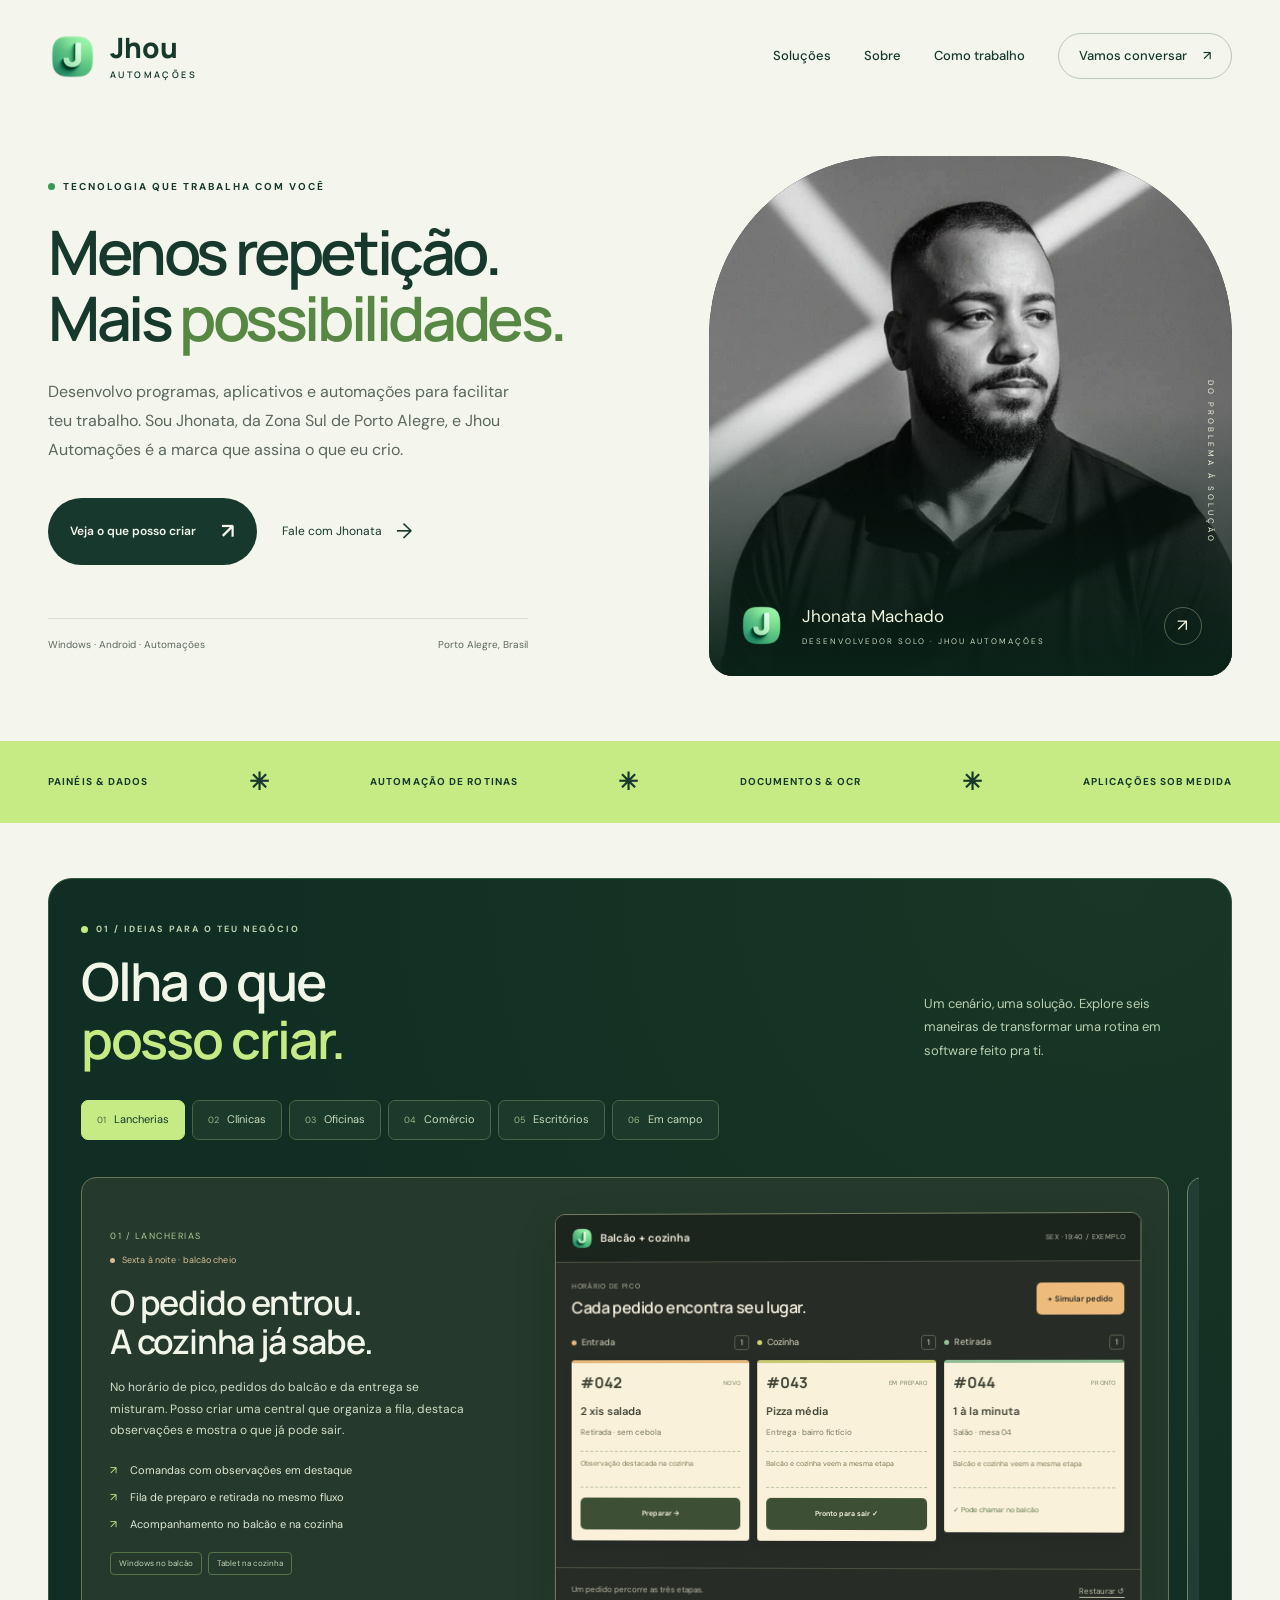
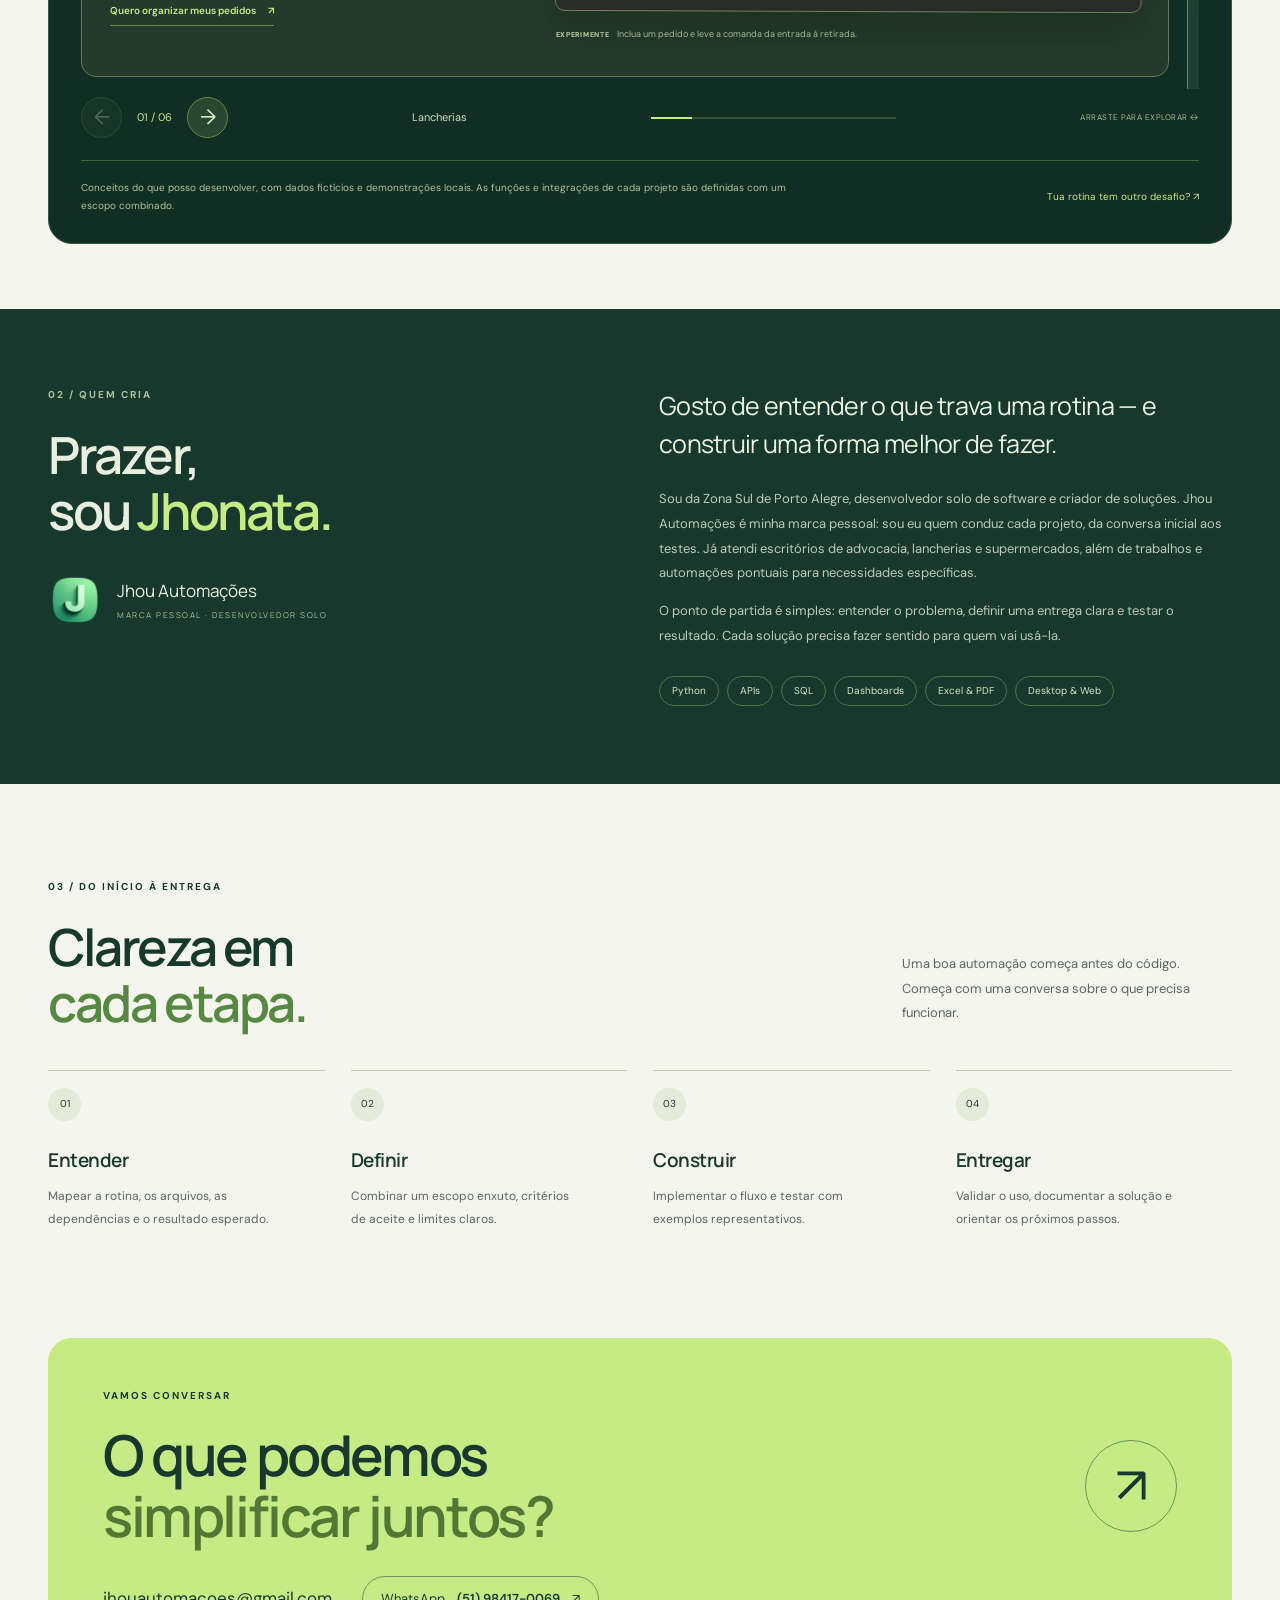
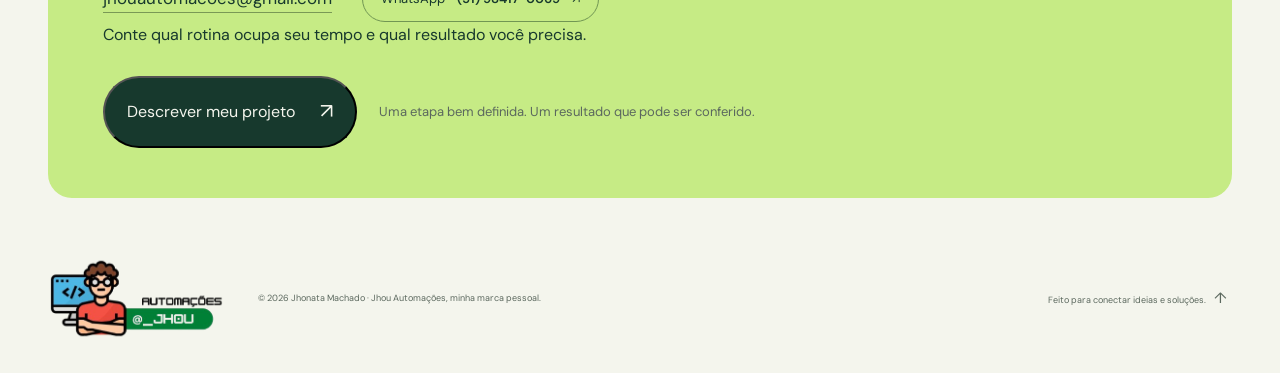
==== commit ab666501: "Criar seis cenários com interfaces próprias Transformar os exemplos em rotinas específicas: comandas" ====
--- a/index.html
+++ b/index.html
@@ -8,7 +8,8 @@
   <link rel="icon" href="jhou-mark.ico" type="image/x-icon"><link rel="stylesheet" href="style.css?v=20261010-solo">
   <script src="site.js?v=20261010-solo" defer></script>
   <link rel="stylesheet" href="pedido.css?v=1"><script src="pedido.js?v=1" defer></script>
-  <link rel="stylesheet" href="solucoes.css?v=20261010-4"><script src="solucoes.js?v=20261010-4" defer></script>
+  <link rel="stylesheet" href="solucoes.css?v=20261010-5"><script src="solucoes.js?v=20261010-5" defer></script>
+  <link rel="stylesheet" href="cenarios.css?v=20261010-5">
 </head>
 <body>
   <a class="skip" href="#conteudo">Pular para o conteúdo</a>
@@ -28,7 +29,79 @@
       <div class="portrait-panel"><img class="portrait" src="jhonata.jpg" alt="Jhonata Machado" width="1280" height="1262" fetchpriority="high"><span class="portrait-grid" aria-hidden="true"></span><div class="portrait-caption"><img class="caption-icon" src="jhou-mark.ico" alt="" width="45" height="45"><span>Jhonata Machado<small>DESENVOLVEDOR SOLO · JHOU AUTOMAÇÕES</small></span><span class="portrait-arrow" aria-hidden="true">↗</span></div><span class="image-label">DO PROBLEMA À SOLUÇÃO</span></div>
     </section>
     <div class="expertise"><div class="wrap"><span>PAINÉIS & DADOS</span><i aria-hidden="true">✳</i><span>AUTOMAÇÃO DE ROTINAS</span><i aria-hidden="true">✳</i><span>DOCUMENTOS & OCR</span><i aria-hidden="true">✳</i><span>APLICAÇÕES SOB MEDIDA</span></div></div>
-    <section id="projetos" class="solutions wrap" data-revision="solucoes-04"><div class="solutions-head"><div><p class="eyebrow"><span class="dot"></span>01 / IDEIAS PARA O TEU NEGÓCIO</p><h2>Olha o que<br><em>posso criar.</em></h2></div><p>Do pedido da lancheria ao app no celular. Escolha uma ideia e experimente a interface.</p></div><div class="sector-nav" role="group" aria-label="Escolher exemplo de solução"><button type="button" data-gallery-target="food" aria-pressed="true"><span>01</span>Lancherias</button><button type="button" data-gallery-target="clinic" aria-pressed="false"><span>02</span>Atendimentos</button><button type="button" data-gallery-target="garage" aria-pressed="false"><span>03</span>Oficinas</button><button type="button" data-gallery-target="stock" aria-pressed="false"><span>04</span>Comércio</button><button type="button" data-gallery-target="docs" aria-pressed="false"><span>05</span>Escritórios</button><button type="button" data-gallery-target="android" aria-pressed="false"><span>06</span>Android</button></div><div class="solution-rail" id="work-grid" tabindex="0" role="region" aria-label="Galeria de soluções; arraste ou use as setas do teclado"><article class="solution-slide" data-key="food" data-title="Lancherias" aria-label="Exemplo 1 de 6: Lancherias"><div class="solution-text"><p class="solution-label">01 / LANCHERIAS</p><h3>Pedidos organizados.<br>Cozinha em sintonia.</h3><p>Uma tela para acompanhar o que entrou, o que está em preparo e o que já pode sair. Do balcão à entrega, cada pedido com os seus detalhes.</p><ul><li>Produtos, quantidades e observações</li><li>Etapas da cozinha à vista</li><li>Retirada, salão e entrega separados</li></ul><div class="solution-formats"><span>Windows</span><span>Android</span></div><a class="solution-link" href="mailto:jhouautomacoes@gmail.com?subject=Quero%20conversar%20sobre%20lancherias">Conversar sobre essa ideia <span aria-hidden="true">↗</span></a></div><div class="solution-preview"><div data-demo="food"></div><p class="preview-caption">Experimente preparar e concluir um pedido. O exemplo usa entrada manual.</p></div></article><article class="solution-slide" data-key="clinic" data-title="Atendimentos" aria-label="Exemplo 2 de 6: Atendimentos"><div class="solution-text"><p class="solution-label">02 / ATENDIMENTOS</p><h3>Uma agenda clara.<br>Um retorno no horário.</h3><p>Para consultórios, clínicas e serviços com hora marcada: solicitações, confirmações e pendências organizadas para quem atende.</p><ul><li>Horários e disponibilidade</li><li>Confirmações em acompanhamento</li><li>Pendências da recepção em um painel</li></ul><div class="solution-formats"><span>Windows</span><span>Web</span><span>Android</span></div><a class="solution-link" href="mailto:jhouautomacoes@gmail.com?subject=Quero%20conversar%20sobre%20atendimentos">Conversar sobre essa ideia <span aria-hidden="true">↗</span></a></div><div class="solution-preview"><div data-demo="clinic"></div><p class="preview-caption">Experimente confirmar um horário. São registros administrativos fictícios.</p></div></article><article class="solution-slide" data-key="garage" data-title="Oficinas" aria-label="Exemplo 3 de 6: Oficinas"><div class="solution-text"><p class="solution-label">03 / OFICINAS</p><h3>Cada serviço.<br>Uma etapa visível.</h3><p>Uma ordem de serviço que acompanha o trabalho: chegada, pendências, execução e retirada. Serve para oficinas e assistências técnicas.</p><ul><li>Histórico de cada solicitação</li><li>Peças e aprovações em acompanhamento</li><li>Situação do serviço para a equipe</li></ul><div class="solution-formats"><span>Windows</span><span>Android</span></div><a class="solution-link" href="mailto:jhouautomacoes@gmail.com?subject=Quero%20conversar%20sobre%20oficinas">Conversar sobre essa ideia <span aria-hidden="true">↗</span></a></div><div class="solution-preview"><div data-demo="garage"></div><p class="preview-caption">Experimente iniciar e concluir um serviço. Nenhuma ordem real é alterada.</p></div></article><article class="solution-slide" data-key="stock" data-title="Comércio" aria-label="Exemplo 4 de 6: Comércio"><div class="solution-text"><p class="solution-label">04 / COMÉRCIO</p><h3>Estoque à vista.<br>Reposição no momento.</h3><p>Para supermercados, lojas e pequenos comércios: saber o que está acabando e preparar uma lista de reposição sem depender de anotações soltas.</p><ul><li>Quantidades e estoque mínimo</li><li>Produtos que precisam de reposição</li><li>Lista para conferência antes da compra</li></ul><div class="solution-formats"><span>Windows</span><span>Android</span></div><a class="solution-link" href="mailto:jhouautomacoes@gmail.com?subject=Quero%20conversar%20sobre%20com%C3%A9rcio">Conversar sobre essa ideia <span aria-hidden="true">↗</span></a></div><div class="solution-preview"><div data-demo="stock"></div><p class="preview-caption">Adicione um produto à lista de exemplo. Nenhuma compra é realizada.</p></div></article><article class="solution-slide" data-key="docs" data-title="Escritórios" aria-label="Exemplo 5 de 6: Escritórios"><div class="solution-text"><p class="solution-label">05 / ESCRITÓRIOS</p><h3>Documentos lidos.<br>Informação organizada.</h3><p>Para escritórios de advocacia e rotinas administrativas: localizar informações em documentos, conferir campos e preparar dados para planilhas.</p><ul><li>Busca em PDFs e textos</li><li>Campos organizados com referência</li><li>Conferência antes de exportar</li></ul><div class="solution-formats"><span>Windows</span><span>Automação</span></div><a class="solution-link" href="mailto:jhouautomacoes@gmail.com?subject=Quero%20conversar%20sobre%20escrit%C3%B3rios">Conversar sobre essa ideia <span aria-hidden="true">↗</span></a></div><div class="solution-preview"><div data-demo="docs"></div><p class="preview-caption">Busque prazo, data ou contrato nos campos de exemplo. Aqui não há leitura de um PDF real.</p></div></article><article class="solution-slide" data-key="android" data-title="Android" aria-label="Exemplo 6 de 6: Android"><div class="solution-text"><p class="solution-label">06 / ANDROID</p><h3>Tua rotina.<br>No teu bolso.</h3><p>Um app pensado para quem precisa trabalhar pelo celular: tarefas, visitas, anotações e acompanhamento de entregas, conforme o que a rotina exige.</p><ul><li>Tarefas e listas de conferência</li><li>Registros acessíveis no celular</li><li>Relatórios e organização por período</li></ul><div class="solution-formats"><span>App Android</span></div><a class="solution-link" href="mailto:jhouautomacoes@gmail.com?subject=Quero%20conversar%20sobre%20android">Conversar sobre essa ideia <span aria-hidden="true">↗</span></a></div><div class="solution-preview"><div data-demo="android"></div><p class="preview-caption">Marque uma tarefa e acompanhe o progresso. Demonstração de interface, sem APK instalado.</p></div></article></div><div class="solution-nav"><div class="solution-controls"><button type="button" id="gallery-prev" aria-label="Exemplo anterior" disabled>←</button><span id="gallery-position" aria-live="polite">01 / 06</span><button type="button" id="gallery-next" aria-label="Próximo exemplo">→</button></div><span id="gallery-current">Lancherias</span><span class="rail-progress" aria-hidden="true"><i></i></span><span class="gallery-hint">ARRASTE PARA EXPLORAR ↔</span></div><div class="solution-disclaimer"><p>Exemplos do que posso desenvolver, com dados fictícios. O formato, as funções e as integrações são definidos conforme tua rotina. Cada projeto começa com um escopo combinado.</p><a href="#contato">Qual dessas ideias faz sentido pra ti? ↗</a></div></section>
+    <section id="projetos" class="solutions wrap" data-revision="solucoes-05">
+  <div class="solutions-head"><div><p class="eyebrow"><span class="dot"></span>01 / IDEIAS PARA O TEU NEGÓCIO</p><h2>Olha o que<br><em>posso criar.</em></h2></div><p>Um cenário, uma solução. Explore seis maneiras de transformar uma rotina em software feito pra ti.</p></div>
+  <div class="sector-nav" role="group" aria-label="Escolher exemplo de solução"><button type="button" data-gallery-target="food" aria-pressed="true"><span>01</span>Lancherias</button><button type="button" data-gallery-target="clinic" aria-pressed="false"><span>02</span>Clínicas</button><button type="button" data-gallery-target="garage" aria-pressed="false"><span>03</span>Oficinas</button><button type="button" data-gallery-target="stock" aria-pressed="false"><span>04</span>Comércio</button><button type="button" data-gallery-target="docs" aria-pressed="false"><span>05</span>Escritórios</button><button type="button" data-gallery-target="android" aria-pressed="false"><span>06</span>Em campo</button></div>
+  <div class="solution-rail" id="work-grid" tabindex="0" role="region" aria-label="Galeria de soluções; arraste ou use as setas do teclado"><article class="solution-slide scene-food" data-key="food" data-title="Lancherias" aria-label="Ideia 1 de 6: Lancherias">
+      <div class="solution-text">
+        <p class="solution-label">01 / LANCHERIAS</p>
+        <div class="scenario-context"><span></span>Sexta à noite · balcão cheio</div>
+        <h3>O pedido entrou.<br>A cozinha já sabe.</h3>
+        <p>No horário de pico, pedidos do balcão e da entrega se misturam. Posso criar uma central que organiza a fila, destaca observações e mostra o que já pode sair.</p>
+        <ul><li>Comandas com observações em destaque</li><li>Fila de preparo e retirada no mesmo fluxo</li><li>Acompanhamento no balcão e na cozinha</li></ul>
+        <div class="solution-formats"><span>Windows no balcão</span><span>Tablet na cozinha</span></div>
+        <a class="solution-link" href="mailto:jhouautomacoes@gmail.com?subject=Quero%20organizar%20meus%20pedidos">Quero organizar meus pedidos <span aria-hidden="true">↗</span></a>
+      </div>
+      <div class="solution-preview"><div data-demo="food"></div><p class="preview-caption"><span>EXPERIMENTE</span> Inclua um pedido e leve a comanda da entrada à retirada.</p></div>
+    </article><article class="solution-slide scene-clinic" data-key="clinic" data-title="Clínicas" aria-label="Ideia 2 de 6: Clínicas">
+      <div class="solution-text">
+        <p class="solution-label">02 / CLÍNICAS</p>
+        <div class="scenario-context"><span></span>Quarta à tarde · um cancelamento</div>
+        <h3>Abriu um horário.<br>A agenda se reorganiza.</h3>
+        <p>Um cancelamento deixa um espaço na agenda, enquanto outras pessoas aguardam atendimento. Posso reunir disponibilidade, lista de espera e confirmação em um painel da recepção.</p>
+        <ul><li>Encaixes por preferência de horário</li><li>Confirmação e pendências em acompanhamento</li><li>Histórico administrativo de cada solicitação</li></ul>
+        <div class="solution-formats"><span>Painel Web / Windows</span><span>Acesso pelo celular</span></div>
+        <a class="solution-link" href="mailto:jhouautomacoes@gmail.com?subject=Quero%20melhorar%20minha%20agenda">Quero melhorar minha agenda <span aria-hidden="true">↗</span></a>
+      </div>
+      <div class="solution-preview"><div data-demo="clinic"></div><p class="preview-caption"><span>EXPERIMENTE</span> Reserve o horário livre para uma solicitação da lista de espera.</p></div>
+    </article><article class="solution-slide scene-garage" data-key="garage" data-title="Oficinas" aria-label="Ideia 3 de 6: Oficinas">
+      <div class="solution-text">
+        <p class="solution-label">03 / OFICINAS</p>
+        <div class="scenario-context"><span></span>Uma ordem · do orçamento à entrega</div>
+        <h3>Orçamento entendido.<br>Serviço acompanhado.</h3>
+        <p>O cliente quer saber o valor e a oficina precisa registrar o que foi autorizado. Posso conectar orçamento, aprovação e execução na mesma ordem de serviço.</p>
+        <ul><li>Peças, serviços e valores discriminados</li><li>Registro de aprovação antes de iniciar</li><li>Etapas e resumo da entrega no histórico</li></ul>
+        <div class="solution-formats"><span>Windows na oficina</span><span>Consulta no celular</span></div>
+        <a class="solution-link" href="mailto:jhouautomacoes@gmail.com?subject=Quero%20acompanhar%20meus%20servi%C3%A7os">Quero acompanhar meus serviços <span aria-hidden="true">↗</span></a>
+      </div>
+      <div class="solution-preview"><div data-demo="garage"></div><p class="preview-caption"><span>EXPERIMENTE</span> Aprove o orçamento de exemplo e acompanhe as etapas até a entrega.</p></div>
+    </article><article class="solution-slide scene-stock" data-key="stock" data-title="Comércio" aria-label="Ideia 4 de 6: Comércio">
+      <div class="solution-text">
+        <p class="solution-label">04 / COMÉRCIO</p>
+        <div class="scenario-context"><span></span>Segunda de manhã · planejar a compra</div>
+        <h3>A reposição começa<br>no que realmente sai.</h3>
+        <p>Estoque baixo nem sempre diz quanto comprar. Posso cruzar a saída dos produtos com o saldo e o prazo do fornecedor para preparar uma lista que tu confere antes de pedir.</p>
+        <ul><li>Saída média e cobertura por produto</li><li>Sugestão considerando prazo de entrega</li><li>Lista de reposição pronta para revisão</li></ul>
+        <div class="solution-formats"><span>Windows na loja</span><span>Leitura no Android</span></div>
+        <a class="solution-link" href="mailto:jhouautomacoes@gmail.com?subject=Quero%20planejar%20minha%20reposi%C3%A7%C3%A3o">Quero planejar minha reposição <span aria-hidden="true">↗</span></a>
+      </div>
+      <div class="solution-preview"><div data-demo="stock"></div><p class="preview-caption"><span>EXPERIMENTE</span> Altere a cobertura de 7 para 14 dias e veja a sugestão mudar.</p></div>
+    </article><article class="solution-slide scene-docs" data-key="docs" data-title="Escritórios" aria-label="Ideia 5 de 6: Escritórios">
+      <div class="solution-text">
+        <p class="solution-label">05 / ESCRITÓRIOS</p>
+        <div class="scenario-context"><span></span>Um lote de PDFs · uma base conferida</div>
+        <h3>PDFs de um lado.<br>Dados prontos do outro.</h3>
+        <p>Copiar valores e datas de vários documentos ocupa tempo e dificulta a conferência. Posso organizar os campos, mostrar a origem e separar as pendências antes de montar uma planilha.</p>
+        <ul><li>Campos ligados à página de origem</li><li>Pendências destacadas para conferência</li><li>Exportação organizada para Excel ou CSV</li></ul>
+        <div class="solution-formats"><span>Programa Windows</span><span>Automação de arquivos</span></div>
+        <a class="solution-link" href="mailto:jhouautomacoes@gmail.com?subject=Quero%20organizar%20meus%20documentos">Quero organizar meus documentos <span aria-hidden="true">↗</span></a>
+      </div>
+      <div class="solution-preview"><div data-demo="docs"></div><p class="preview-caption"><span>EXPERIMENTE</span> Confira o campo pendente e abra a tabela do lote demonstrativo.</p></div>
+    </article><article class="solution-slide scene-android" data-key="android" data-title="Em campo" aria-label="Ideia 6 de 6: Em campo">
+      <div class="solution-text">
+        <p class="solution-label">06 / EM CAMPO</p>
+        <div class="scenario-context"><span></span>Fora do escritório · visita técnica</div>
+        <h3>Terminou a visita?<br>O registro vai junto.</h3>
+        <p>Quem trabalha na rua precisa registrar o serviço sem depender de mensagens soltas. Posso criar um app com checklist, observações e fila de envio para quando a conexão voltar.</p>
+        <ul><li>Checklist e registros por visita</li><li>Fotos e observações vinculadas ao serviço</li><li>Sincronização com um painel no escritório</li></ul>
+        <div class="solution-formats"><span>App Android</span><span>Painel no escritório</span></div>
+        <a class="solution-link" href="mailto:jhouautomacoes@gmail.com?subject=Quero%20um%20app%20para%20minha%20rotina">Quero um app para minha rotina <span aria-hidden="true">↗</span></a>
+      </div>
+      <div class="solution-preview"><div data-demo="android"></div><p class="preview-caption"><span>EXPERIMENTE</span> Conclua o checklist, registre a visita e simule a sincronização.</p></div>
+    </article></div>
+  <div class="solution-nav"><div class="solution-controls"><button type="button" id="gallery-prev" aria-label="Exemplo anterior" disabled>←</button><span id="gallery-position" aria-live="polite">01 / 06</span><button type="button" id="gallery-next" aria-label="Próximo exemplo">→</button></div><span id="gallery-current">Lancherias</span><span class="rail-progress" aria-hidden="true"><i></i></span><span class="gallery-hint">ARRASTE PARA EXPLORAR ↔</span></div>
+  <div class="solution-disclaimer"><p>Conceitos do que posso desenvolver, com dados fictícios e demonstrações locais. As funções e integrações de cada projeto são definidas com um escopo combinado.</p><a href="#contato">Tua rotina tem outro desafio? ↗</a></div>
+</section>
     <section id="sobre" class="about"><div class="wrap about-grid"><div><p class="eyebrow">02 / QUEM CRIA</p><h2>Prazer,<br>sou <em>Jhonata.</em></h2><div class="about-brand"><img src="jhou-mark.ico" alt="" width="54" height="54" loading="lazy"><span>Jhou Automações<small>MARCA PESSOAL · DESENVOLVEDOR SOLO</small></span></div></div><div class="about-copy"><p class="big-text">Gosto de entender o que trava uma rotina — e construir uma forma melhor de fazer.</p><p>Sou da Zona Sul de Porto Alegre, desenvolvedor solo de software e criador de soluções. Jhou Automações é minha marca pessoal: sou eu quem conduz cada projeto, da conversa inicial aos testes. Já atendi escritórios de advocacia, lancherias e supermercados, além de trabalhos e automações pontuais para necessidades específicas.</p><p>O ponto de partida é simples: entender o problema, definir uma entrega clara e testar o resultado. Cada solução precisa fazer sentido para quem vai usá-la.</p><div class="tech-tags"><span>Python</span><span>APIs</span><span>SQL</span><span>Dashboards</span><span>Excel & PDF</span><span>Desktop & Web</span></div></div></div></section>
     <section id="processo" class="section wrap process"><div class="section-heading"><div><p class="eyebrow">03 / DO INÍCIO À ENTREGA</p><h2>Clareza em<br><em>cada etapa.</em></h2></div><p>Uma boa automação começa antes do código. Começa com uma conversa sobre o que precisa funcionar.</p></div><div class="steps"><article><span>01</span><h3>Entender</h3><p>Mapear a rotina, os arquivos, as dependências e o resultado esperado.</p></article><article><span>02</span><h3>Definir</h3><p>Combinar um escopo enxuto, critérios de aceite e limites claros.</p></article><article><span>03</span><h3>Construir</h3><p>Implementar o fluxo e testar com exemplos representativos.</p></article><article><span>04</span><h3>Entregar</h3><p>Validar o uso, documentar a solução e orientar os próximos passos.</p></article></div></section>
     <section id="contato" class="contact wrap"><p class="eyebrow">VAMOS CONVERSAR</p><div class="contact-row"><h2>O que podemos<br><em>simplificar juntos?</em></h2><a class="contact-arrow" href="mailto:jhouautomacoes@gmail.com" aria-label="Enviar e-mail para Jhonata Machado">↗</a></div><div class="contact-links"><a class="email" href="mailto:jhouautomacoes@gmail.com">jhouautomacoes@gmail.com</a><a class="whatsapp-link" href="https://wa.me/5551984170069" target="_blank" rel="noopener noreferrer" aria-label="Conversar com Jhonata Machado no WhatsApp">WhatsApp <span>(51) 98417-0069</span><span aria-hidden="true">↗</span></a></div><p>Conte qual rotina ocupa seu tempo e qual resultado você precisa.</p><div class="brief-actions"><button type="button" class="button primary" data-open-pedido>Descrever meu projeto <span aria-hidden="true">↗</span></button><span class="brief-note">Uma etapa bem definida. Um resultado que pode ser conferido.</span></div></section>
--- a/cenarios.css
+++ b/cenarios.css
@@ -0,0 +1,41 @@
+/* Each prototype has its own visual language, inside the Jhou gallery. */
+.solution-rail{align-items:flex-start;overflow-y:hidden;transition:height .2s ease}
+.solution-slide{grid-template-columns:.83fr 1.17fr;min-height:500px;gap:26px;padding:28px;align-content:center}
+.solution-text h3{font-size:clamp(28px,2.65vw,38px);max-width:390px;margin-bottom:17px}
+.solution-text>p:not(.solution-label){font-size:12px;line-height:1.8;max-width:355px}
+.scenario-context{display:flex;align-items:center;gap:7px;color:#acc19b;font-size:9px;margin:0 0 16px;letter-spacing:.1px}
+.scenario-context>span{width:5px;height:5px;border-radius:50%;background:currentColor}
+.solution-label{margin-bottom:10px}.solution-text ul{font-size:11px;margin-bottom:19px}.solution-formats{margin-bottom:21px}.solution-formats span{font-size:8px}.solution-link{font-size:10px;gap:12px}
+.preview-caption{font-size:9px;margin-top:14px;max-width:540px;line-height:1.8}.preview-caption>span{color:#d2e4b4;letter-spacing:.7px;font-size:7px;margin-right:6px;font-weight:700}
+.concept-window{--demo-bg:#f5f4ec;--demo-ink:#283a2e;--demo-line:#d7ddcf;--demo-accent:#254c34;--demo-soft:#e7eddd;--demo-muted:#6a7962;--demo-paper:#fffefa;background:var(--demo-bg);color:var(--demo-ink);border:1px solid #9fae94;border-radius:10px;box-shadow:0 18px 36px #07160c40;overflow:hidden;transform:perspective(1800px) rotateY(-2deg);transition:transform .25s}
+.solution-slide:hover .concept-window{transform:none}.concept-top{display:flex;align-items:center;justify-content:space-between;gap:10px;border-bottom:1px solid var(--demo-line);padding:12px 15px;background:var(--demo-soft)}
+.concept-top>span{display:flex;align-items:center;gap:7px;font-size:11px;font-weight:600}.concept-top img{width:23px;height:23px}.concept-top>small{font-size:7px;letter-spacing:.4px;text-align:right;color:var(--demo-muted)}
+.concept-body{padding:18px 16px}.concept-heading{display:flex;align-items:center;justify-content:space-between;gap:10px;margin-bottom:17px}.concept-heading small{display:block;font-size:7px;letter-spacing:.7px;color:var(--demo-muted);margin-bottom:6px}.concept-heading h4{font:600 17px/1.3 Manrope,Arial,sans-serif;letter-spacing:-.4px;margin:0}
+.concept-action{border:1px solid transparent;background:var(--demo-accent,#25503a);color:var(--demo-bg,#f5f4ec);border-radius:5px;padding:8px 10px;font:600 9px/1.3 'DM Sans',Arial,sans-serif;min-height:32px;cursor:pointer;white-space:nowrap}
+.concept-action:hover:not(:disabled){filter:brightness(1.14)}.concept-action:disabled{background:var(--demo-soft,#e8efdc);color:var(--demo-muted,#68815b);border-color:var(--demo-line,#bdcba9);cursor:default}.concept-footer{display:flex;justify-content:space-between;align-items:center;gap:10px;padding:11px 16px;border-top:1px solid var(--demo-line);color:var(--demo-muted);font-size:8px;line-height:1.5}.concept-footer>span{max-width:75%}.concept-footer button{font:8px 'DM Sans',Arial,sans-serif;border:0;padding:5px 0;background:none;color:inherit;white-space:nowrap;text-decoration:underline;text-underline-offset:3px}.quiet-note{font-size:8px;line-height:1.7;color:var(--demo-muted);margin-top:12px}
+
+/* 01. A kitchen display, warm tickets against a dark counter. */
+.scene-food{background:#253a2c;border-color:#697458}.scene-food .scenario-context{color:#d6be94}.scene-food .concept-window{--demo-bg:#282c27;--demo-ink:#f2ecd9;--demo-line:#4a5142;--demo-accent:#edbb7c;--demo-soft:#343a2f;--demo-muted:#b7b9a4;border-color:#73805f}
+.scene-food .concept-top{background:#1c241e}.scene-food .concept-heading h4{font-size:16px}.scene-food .concept-heading .concept-action{font-size:8px}.kitchen-board{display:grid;grid-template-columns:repeat(3,minmax(0,1fr));gap:8px}.kitchen-lane h5{display:flex;align-items:center;gap:5px;font-size:9px;font-weight:500;margin:0 0 10px;color:#c3c5af}.kitchen-lane h5>i{width:5px;height:5px;background:#e9b67b;border-radius:50%}.kitchen-lane:nth-child(2) h5>i{background:#d1d276}.kitchen-lane:nth-child(3) h5>i{background:#93c29b}.kitchen-lane h5>span{margin-left:auto;border:1px solid #535e4b;padding:0 5px;border-radius:3px;font-size:8px}.kitchen-ticket{background:#faf1db;color:#3e4335;border-radius:3px;padding:11px 9px;position:relative;margin-bottom:9px;border-top:3px solid #e7b77c;box-shadow:0 5px 10px #0c120d18}.kitchen-lane:nth-child(2) .kitchen-ticket{border-top-color:#c6ca72}.kitchen-lane:nth-child(3) .kitchen-ticket{border-top-color:#8fbc91}.ticket-id{display:flex;align-items:center;justify-content:space-between;gap:4px;font:700 15px/1.2 Manrope,Arial,sans-serif;margin-bottom:12px}.ticket-id>span{font:6px 'DM Sans',Arial,sans-serif;letter-spacing:.2px;color:#758060;text-align:right}.kitchen-ticket>strong{display:block;font-size:11px;font-weight:600;line-height:1.4;margin-bottom:7px}.kitchen-ticket>p{font-size:8px;line-height:1.6;color:#737459;margin-bottom:12px}.ticket-note{border-top:1px dashed #bcc3a3;border-bottom:1px dashed #bcc3a3;padding:7px 0;font-size:7px;line-height:1.5;margin-bottom:10px;color:#777750;min-height:37px}.kitchen-ticket .concept-action{width:100%;font-size:7px;padding:8px 4px;background:#3d5035;color:#fff9ea;white-space:normal}.ticket-ready{display:block;font-size:7px;line-height:1.6;color:#527444;padding:6px 0}.lane-empty{font-size:9px;text-align:center;color:#999e8b;padding:29px 10px;border:1px dashed #59624e;border-radius:5px}.lane-tabs{display:none}
+
+/* 02. A calm reception agenda with a visible opening. */
+.scene-clinic{background:#203e34;border-color:#5e8770}.scene-clinic .concept-window{--demo-bg:#f0f6f4;--demo-ink:#284b4a;--demo-line:#d3e3de;--demo-accent:#31716d;--demo-soft:#e3eeea;--demo-muted:#668781;--demo-paper:#fcfffd;border-color:#b0cfbf;border-radius:15px}.scene-clinic .concept-top{background:#e6f0ee}.day-strip{display:flex;justify-content:space-between;gap:6px;margin-bottom:16px}.day-strip>span{display:block;flex:1;border-radius:8px;text-align:center;padding:7px 5px;font-size:8px;color:#7a9388;background:#e7eeeb}.day-strip small{display:block;font:600 18px/1.4 Manrope,Arial,sans-serif;color:#50766a}.day-strip .day-active{background:#386f64;color:#dfeee3}.day-strip .day-active small{color:#fff}.appointment-list>div{display:flex;align-items:center;gap:15px;padding:12px 11px;border-bottom:1px solid #d7e4dd;font-size:11px}.appointment-list time{font-size:10px;font-weight:600;flex-shrink:0}.appointment-list span{flex:1;font-size:11px;font-weight:500}.appointment-list small{display:block;font-size:8px;color:#77958a;margin-top:2px}.appointment-list b{font-size:10px;color:#749c86}.appointment-list .vacancy{background:#e8f1de;border:1px dashed #a6bf90;border-radius:7px;margin:4px 0;color:#4d764c}.appointment-list .vacancy small{color:#7b9364}.appointment-list .vacancy-filled{border-style:solid;background:#dcefe3}.waitlist-card{display:flex;align-items:center;gap:12px;padding:13px 12px;background:#fffefa;border:1px solid #d4e0d3;border-radius:8px;margin-top:18px}.waitlist-card>div{flex:1}.waitlist-card small{font-size:7px;letter-spacing:.8px;color:#7c9485}.waitlist-card strong{display:block;font-size:11px;margin-top:3px}.waitlist-card p{font-size:8px;color:#80917b;line-height:1.5;margin:4px 0 0}.waitlist-card .concept-action{font-size:8px;padding:9px 10px}
+
+/* 03. An industrial service record, clear items and approval stages. */
+.scene-garage{background:#293930;border-color:#737b55}.scene-garage .scenario-context{color:#c8c899}.scene-garage .concept-window{--demo-bg:#273733;--demo-ink:#edf1e4;--demo-line:#506359;--demo-accent:#c8d884;--demo-soft:#34483e;--demo-muted:#b0c2a8;border-radius:4px;border-color:#6f896d;background-image:linear-gradient(#dbe9c408 1px,transparent 1px),linear-gradient(90deg,#dbe9c408 1px,transparent 1px);background-size:20px 20px}.scene-garage .concept-top{background:#1f302a}.scene-garage .concept-heading{margin-bottom:22px}.service-timeline{display:flex;margin-bottom:23px;gap:5px}.service-timeline>span{flex:1;position:relative;display:flex;flex-direction:column;gap:7px;color:#819989;font-size:8px}.service-timeline>span:before{content:'';position:absolute;top:11px;left:25px;right:-4px;height:1px;background:#506559}.service-timeline>span:last-child:before{display:none}.service-timeline b{position:relative;width:23px;height:23px;display:grid;place-items:center;border:1px solid #6a816b;border-radius:3px;font-size:9px;color:#8fab86;background:#2b3e33}.service-timeline .step-done{color:#d9eab8}.service-timeline .step-done b{background:#cbdc8b;color:#31452a;border-color:#cbdc8b}.quote-sheet{background:#f3f1e7;color:#3e4936;padding:16px;border:1px solid #dde2cb;box-shadow:4px 4px 0 #8ca07140;transform:rotate(-.5deg)}.quote-sheet>div{display:flex;align-items:center;justify-content:space-between;gap:15px;padding:9px 0;border-bottom:1px solid #d6dbc5;font-size:10px}.quote-sheet>div:last-child{border:0}.quote-sheet b{font-size:11px;font-weight:600;white-space:nowrap}.quote-sheet .quote-title{display:block;padding-top:0}.quote-title strong{display:block;font:600 14px Manrope,Arial,sans-serif}.quote-title>span{font-size:6px;letter-spacing:.8px;color:#7c8d6b;display:block;margin:5px 0 2px}.quote-sheet .quote-total{padding-bottom:0}.quote-total b{font:700 19px/1.3 Manrope,Arial,sans-serif;color:#35502e}.service-context{display:flex;gap:12px;align-items:center;margin:20px 0 16px}.service-context>i{display:grid;place-items:center;flex-shrink:0;width:27px;height:27px;border:1px solid #728b60;border-radius:50%;font-style:normal;color:#d1dd9e;font-size:12px}.service-context p{margin:0}.service-context strong{display:block;font-size:11px;font-weight:500}.service-context span{display:block;font-size:8px;color:#a7b79a;line-height:1.6;margin-top:3px}.completion-note{font-size:10px;color:#cedf9e;background:#3e5339;padding:11px 13px;border:1px solid #6f8755;border-radius:4px}
+
+/* 04. A merchant's purchasing desk, quantities and planning horizon. */
+.scene-stock{background:#263c2d;border-color:#789053}.scene-stock .concept-window{--demo-bg:#f6f4e8;--demo-ink:#3d502e;--demo-line:#d8dfbf;--demo-accent:#687f32;--demo-soft:#e8edce;--demo-muted:#829063;border-color:#a9bc75;border-radius:8px}.scene-stock .concept-top{background:#eaf0ce}.coverage-selector{display:flex;align-items:center;justify-content:space-between;gap:12px;font-size:10px;color:#7e8b5c;padding:10px 12px;background:#ebeeda;border-radius:5px;margin-bottom:16px}.coverage-selector>div{display:flex;gap:4px}.coverage-selector button{font-size:9px;background:none;border:1px solid #c4cfa3;border-radius:4px;padding:6px 11px;color:#697b48}.coverage-selector button[aria-pressed=true]{background:#6a803d;color:#fffdeb;border-color:#6a803d}.purchase-labels,.purchase-row{display:grid;grid-template-columns:1fr 65px 65px;gap:12px;align-items:center}.purchase-labels{font-size:7px;letter-spacing:.3px;color:#8b956f;border-bottom:1px solid #d7debf;padding-bottom:9px}.purchase-labels>span:not(:first-child){text-align:center}.purchase-row{padding:14px 0;border-bottom:1px solid #d9dfc6}.purchase-row strong{display:block;font-size:11px;font-weight:600}.purchase-row small{display:block;font-size:8px;font-weight:400;color:#8c976f;margin-top:3px;line-height:1.6}.purchase-row>b{font:600 21px/1.2 Manrope,Arial,sans-serif;text-align:center}.purchase-row>b small{font-size:7px;font-family:'DM Sans',Arial,sans-serif;margin-top:1px}.purchase-row .recommended{color:#63852f;background:#e5ebca;border-radius:5px;padding:6px 0}.purchase-summary{display:flex;align-items:center;justify-content:space-between;gap:10px;margin-top:18px;background:#e5eccb;border:1px solid #d0dbac;border-radius:6px;padding:13px}.purchase-summary>span{font-size:6px;color:#82935d;letter-spacing:.6px}.purchase-summary strong{display:block;font:600 24px/1.3 Manrope,Arial,sans-serif;color:#4f7029;letter-spacing:-.5px;margin:4px 0}.purchase-summary small{display:block;font-size:7px;letter-spacing:0}.purchase-summary .concept-action{font-size:8px}
+
+/* 05. An annotated source page beside its review and export states. */
+.scene-docs{background:#23382d;border-color:#698268}.scene-docs .concept-window{--demo-bg:#e8ede4;--demo-ink:#384b3e;--demo-line:#c9d3c0;--demo-accent:#4a6e4c;--demo-soft:#dce5d5;--demo-muted:#6f866b;border-color:#a8bca0;border-radius:7px}.audit-count{font-size:8px;color:#6c7550;border:1px solid #b9c49d;background:#e9edcf;border-radius:4px;padding:6px 8px;white-space:nowrap}.document-tabs{display:flex;gap:5px;border-bottom:1px solid #c9d5be;margin-bottom:15px;padding-bottom:8px}.document-tabs button{font:9px 'DM Sans',Arial,sans-serif;background:none;border:1px solid transparent;border-radius:4px;padding:7px 10px;color:#7b8d71}.document-tabs button[aria-pressed=true]{background:#4d6d47;color:#f3f8ec}.batch-tabs{display:flex;gap:6px;margin-bottom:13px}.batch-tabs button{flex:1;display:flex;justify-content:space-between;align-items:center;gap:7px;background:#edf1e9;border:1px solid #c1cdb6;border-radius:4px;padding:7px 9px;font:8px 'DM Sans',Arial,sans-serif;color:#7b8f70}.batch-tabs button[aria-pressed=true]{border-color:#8b9d69;background:#f7f8ea;color:#40573a}.batch-tabs i{font-style:normal;color:#728856}.source-paper{background:#fffefa;border:1px solid #d8dccb;box-shadow:4px 4px 0 #cbd2bd;padding:17px 18px;margin:0 3px 18px 0;transform:rotate(-.5deg);font-family:Georgia,serif;position:relative}.source-paper>div{border-bottom:1px solid #e1e4d4;padding-bottom:9px;margin-bottom:12px}.source-paper>div span{display:block;font:7px 'DM Sans',Arial,sans-serif;letter-spacing:1px;color:#8e9a7c}.source-paper>div small{font:7px 'DM Sans',Arial,sans-serif;color:#9dA38a}.source-paper>strong{font-weight:400;font-size:17px;letter-spacing:-.4px}.source-paper p{font-size:11px;margin:12px 0 8px;color:#7a846c}.source-paper mark{display:block;background:#d9e6b3;border:1px solid #b9cc8a;border-radius:3px;padding:8px;font-size:11px;line-height:1.5;color:#486138}.source-reference{display:block;font:7px 'DM Sans',Arial,sans-serif;color:#89a064;margin-top:7px;text-align:right}.review-field{display:flex;align-items:center;justify-content:space-between;gap:10px;background:#f8faed;border:1px solid #c5d2b1;padding:11px 13px;border-radius:6px}.review-field small{font-size:6px;letter-spacing:.7px;color:#879574}.review-field strong{display:block;font:600 17px/1.5 Manrope,Arial,sans-serif;color:#52653a}.review-field .concept-action{font-size:8px}.checked-field{font-size:9px;color:#758e58}.export-preview{border:1px solid #bbc9ae;border-radius:6px;overflow:hidden;background:#fafcf0;min-height:280px}.export-header{display:flex;align-items:center;justify-content:space-between;gap:10px;background:#d9e5c9;padding:12px;font-size:10px}.export-header small{font-size:6px;color:#718952;text-align:right}.export-preview table{width:100%;border-collapse:collapse;font-size:9px;text-align:left}.export-preview th{font-size:8px;font-weight:600;background:#eff4e3;color:#729155}.export-preview td,.export-preview th{padding:11px 10px;border-bottom:1px solid #dce4d0}.export-preview td{white-space:nowrap}.export-preview .cell-pending{color:#92914b;background:#eef0d7}.export-preview>p{font-size:9px;color:#799068;padding:13px;margin:0;line-height:1.7}
+
+/* 06. A field app with a local queue and a matching desk status. */
+.scene-android{background:#183b31;border-color:#65865c}.field-preview{display:flex;justify-content:center;align-items:center;gap:24px}.field-phone{--demo-bg:#f2f7e9;--demo-ink:#254d34;--demo-line:#d5e2c6;--demo-accent:#427142;--demo-soft:#dfebcc;--demo-muted:#7b9467;width:260px;flex:0 0 260px;border:7px solid #0c2118;border-radius:30px;padding:12px 13px 0;background:#f2f7e9;color:#254d34;box-shadow:0 0 0 1px #617b56,0 20px 30px #081c1345;overflow:hidden}.field-phone .phone-sensor{width:43px;height:4px;background:#476543;margin:1px auto 15px}.field-app{display:flex;align-items:center;gap:6px;border-bottom:1px solid #dae5cf;padding-bottom:9px}.field-app img{width:20px;height:20px}.field-app>span{font-size:9px;font-weight:600;flex:1}.field-app>small{font-size:5px;background:#e1eacb;color:#7a8e56;padding:4px;border-radius:3px;letter-spacing:.2px}.visit-title>small{display:block;font-size:6px;letter-spacing:.8px;color:#93a37c;margin-top:19px}.visit-title h4{font:600 23px/1.14 Manrope,Arial,sans-serif;letter-spacing:-.8px;margin:9px 0 7px}.visit-title p{font-size:8px;color:#82976d;margin-bottom:17px}.visit-progress{display:flex;align-items:center;justify-content:space-between;gap:8px;flex-wrap:wrap;background:#e1ebcf;border-radius:8px;padding:11px;font-size:9px;margin-bottom:11px}.visit-progress b{font-weight:600}.visit-progress>i{height:4px;width:100%;background:linear-gradient(to right,#638c42 var(--progress),#b8cea0 var(--progress));border-radius:3px}.field-checks label{display:flex;align-items:center;gap:8px;padding:11px 0;border-bottom:1px solid #dae5ce;font-size:9px;line-height:1.5;cursor:pointer}.field-checks input{width:15px;height:15px;flex-shrink:0;accent-color:#59864b}.field-checks .task-done span{color:#889a73;text-decoration:line-through}.field-phone>.concept-action{width:100%;margin-top:17px;font-size:9px}.phone-sync{font-size:7px;color:#839b6a;text-align:center;margin:10px 0 15px;line-height:1.7}.phone-sync .concept-action{font-size:8px;background:#e2edcd;color:#678847;border:1px solid #bdd19a;width:100%;margin-top:8px}.field-phone .concept-footer{margin:0 -13px;padding:9px 11px;background:#e9f1dd;font-size:6px}.field-phone .concept-footer button{font-size:7px}.field-desk{max-width:150px;color:#cfe4b6}.field-desk>small{font-size:6px;letter-spacing:1px;color:#a3be91}.field-desk>strong{display:block;font:500 20px/1.35 Manrope,Arial,sans-serif;letter-spacing:-.4px;margin:14px 0 22px}.field-sync-line{display:flex;align-items:center;gap:6px;border-top:1px solid #527347;border-bottom:1px solid #527347;padding:12px 0;font-size:8px;line-height:1.6;color:#a6c292}.field-sync-line i{width:6px;height:6px;border-radius:50%;background:#698657;flex-shrink:0}.field-sync-line .sync-ready{background:#c6eb85;box-shadow:0 0 10px #bde98140}.field-desk p{font-size:9px;line-height:1.8;color:#9fba8f;margin-top:14px}
+
+@media(max-width:1100px){.solution-slide{grid-template-columns:.8fr 1.2fr;padding:23px;gap:20px}.solution-text h3{font-size:31px}.concept-body{padding:16px 13px}.concept-top{padding:11px 13px}.concept-top>span{font-size:10px}.concept-top>small{font-size:6px}.concept-heading h4{font-size:16px}.kitchen-board{gap:6px}.kitchen-ticket{padding:10px 7px}.kitchen-ticket>strong{font-size:10px}.concept-heading{gap:8px}.scene-food .concept-heading{display:block}.scene-food .concept-heading .concept-action{margin-top:12px}.field-desk{display:none}}
+@media(max-width:850px){.solution-slide{grid-template-columns:1fr;align-content:start;gap:24px}.solution-text h3{font-size:32px}.solution-text .scenario-context{grid-column:1/-1;grid-row:2}.solution-text .solution-label{grid-column:1/-1;grid-row:1}.solution-text h3{grid-row:3}.solution-text>p:not(.solution-label){grid-row:4}.solution-text ul{grid-column:2;grid-row:3/5}.solution-formats{grid-row:5}.solution-link{grid-row:5}.solution-preview{max-width:560px}.field-desk{display:block}.scene-food .concept-heading{display:flex}.scene-food .concept-heading .concept-action{margin-top:0}}
+@media(max-width:850px){.solution-slide{min-height:0}}
+@media(max-width:760px){.solution-slide{padding:20px 16px;gap:24px}.solution-text h3{font-size:28px;line-height:1.17}.scenario-context{font-size:8px;margin-bottom:13px}.solution-text>p:not(.solution-label){font-size:11px;line-height:1.8}.solution-text ul{font-size:10px}.solution-label{font-size:7px}.solution-formats span{font-size:7px}.solution-formats{margin-bottom:18px}.solution-link{font-size:9px}.concept-window{transform:none}.concept-top{padding:10px 11px;gap:6px}.concept-top>span{font-size:9px;gap:5px}.concept-top img{width:19px;height:19px}.concept-top>small{font-size:5px}.concept-body{padding:16px 12px}.concept-heading h4{font-size:15px;letter-spacing:-.3px}.concept-heading small{font-size:6px;line-height:1.7}.concept-action{font-size:8px;padding:8px 9px}.concept-heading{gap:7px}.scene-food .concept-heading{display:block}.scene-food .concept-heading .concept-action{margin-top:12px}.kitchen-board{display:block}.kitchen-lane{display:none}.kitchen-lane.lane-active{display:block}.kitchen-lane h5{display:none}.lane-tabs{display:flex;gap:5px;margin-bottom:12px}.lane-tabs button{flex:1;border:1px solid #5a634e;border-radius:4px;background:#30382b;color:#9aa88a;font:8px 'DM Sans',Arial,sans-serif;padding:8px 4px;white-space:nowrap}.lane-tabs button[aria-pressed=true]{background:#ebc895;color:#394631;border-color:#ebc895}.lane-tabs b{font-weight:500;margin-left:3px}.kitchen-ticket{padding:13px}.ticket-id{font-size:18px}.ticket-id>span{font-size:7px}.kitchen-ticket>strong{font-size:12px}.kitchen-ticket>p{font-size:9px}.ticket-note{font-size:8px;min-height:0}.kitchen-ticket .concept-action{font-size:9px}.ticket-ready{font-size:9px}.concept-footer{padding:10px 12px;font-size:7px}.concept-footer button{font-size:7px}.preview-caption{font-size:8px}.day-strip{gap:4px}.day-strip small{font-size:17px}.appointment-list>div{gap:9px;padding:11px 9px}.appointment-list span{font-size:10px}.appointment-list time{font-size:9px}.appointment-list small{font-size:7px}.waitlist-card{display:block;padding:12px}.waitlist-card .concept-action{margin-top:10px;width:100%}.waitlist-card p{font-size:8px}.service-timeline{gap:2px}.service-timeline>span{font-size:7px}.quote-sheet{padding:13px}.quote-sheet>div{font-size:9px}.quote-sheet b{font-size:10px}.quote-total b{font-size:18px}.service-context span{font-size:7px}.purchase-labels,.purchase-row{grid-template-columns:1fr 45px 45px;gap:8px}.purchase-labels{font-size:6px}.purchase-row strong{font-size:10px}.purchase-row small{font-size:7px}.purchase-row>b{font-size:20px}.purchase-row>b small{font-size:6px}.coverage-selector{font-size:9px;padding:9px}.coverage-selector button{padding:6px 9px;font-size:8px}.purchase-summary{display:block;padding:12px}.purchase-summary .concept-action{width:100%;margin-top:12px}.purchase-summary>span{font-size:6px}.purchase-summary strong{font-size:22px}.quiet-note{font-size:7px}.source-paper{padding:15px 12px}.source-paper mark{font-size:10px}.source-paper p{font-size:10px}.review-field{display:block;padding:11px}.review-field .concept-action{margin-top:9px;width:100%}.review-field strong{font-size:16px}.checked-field{display:block;margin-top:7px}.batch-tabs button{font-size:7px;padding:7px}.document-tabs button{font-size:8px;padding:7px 9px}.audit-count{font-size:7px;padding:5px}.export-preview td,.export-preview th{padding:10px 6px;font-size:8px}.export-header{display:block;font-size:9px}.export-header small{display:block;margin-top:4px;font-size:6px}.export-preview>p{font-size:8px}.field-desk{display:none}.field-phone{width:244px;flex-basis:244px;padding:13px 12px 0;max-width:100%;flex-shrink:1}.field-phone .concept-footer{margin:0 -12px}.visit-title h4{font-size:23px}.field-checks label{font-size:9px}.phone-sync{font-size:7px}}
+@media(max-width:380px){.solution-slide{padding:18px 13px}.solution-text h3{font-size:25px}.concept-body{padding:14px 9px}.concept-top{padding:9px}.concept-top>span{font-size:8px}.concept-top>small{font-size:4px}.concept-heading h4{font-size:14px}.concept-heading small{font-size:5px}.kitchen-ticket{padding:11px}.lane-tabs button{font-size:7px;padding:8px 3px}.appointment-list span{font-size:9px}.appointment-list small{font-size:6px}.service-timeline>span{font-size:6px}.quote-sheet>div{font-size:8px}.quote-title strong{font-size:12px}.purchase-labels,.purchase-row{grid-template-columns:1fr 37px 37px;gap:5px}.purchase-row strong{font-size:9px}.purchase-row small{font-size:6px}.purchase-row>b{font-size:18px}.field-app>span{font-size:8px}.field-app>small{font-size:4px}.field-phone{padding:12px 10px 0;border-width:6px}.field-phone .concept-footer{margin:0 -10px;padding:9px}.visit-title h4{font-size:21px}.visit-title>small{font-size:5px}.field-checks label{font-size:8px}.visit-progress{font-size:8px}.field-phone>.concept-action{font-size:8px}.document-tabs button{padding:7px 6px}.source-paper mark{font-size:9px}.export-preview td,.export-preview th{font-size:7px;padding:10px 4px}.batch-tabs button{font-size:6px}.coverage-selector button{padding:6px 7px}}
+@media(prefers-reduced-motion:reduce){.concept-window{transform:none!important}.concept-window *{transition:none!important}}
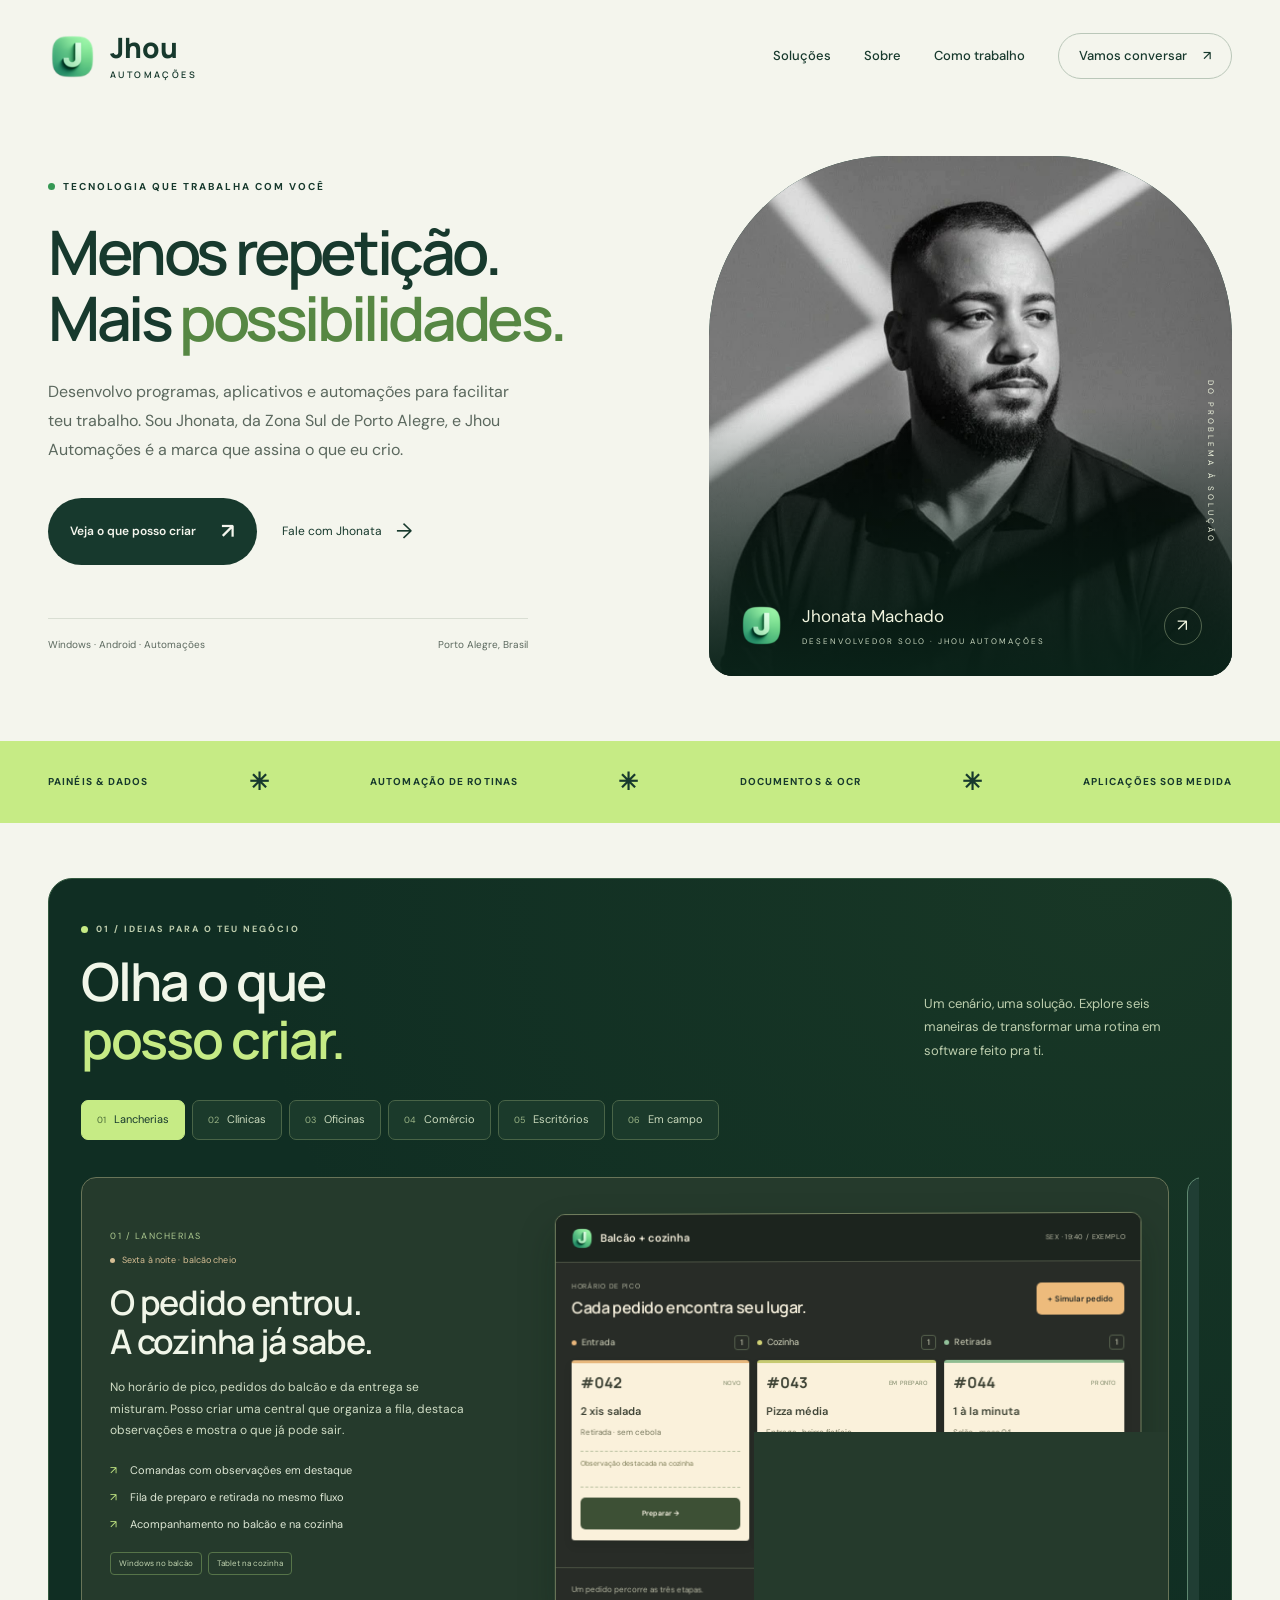
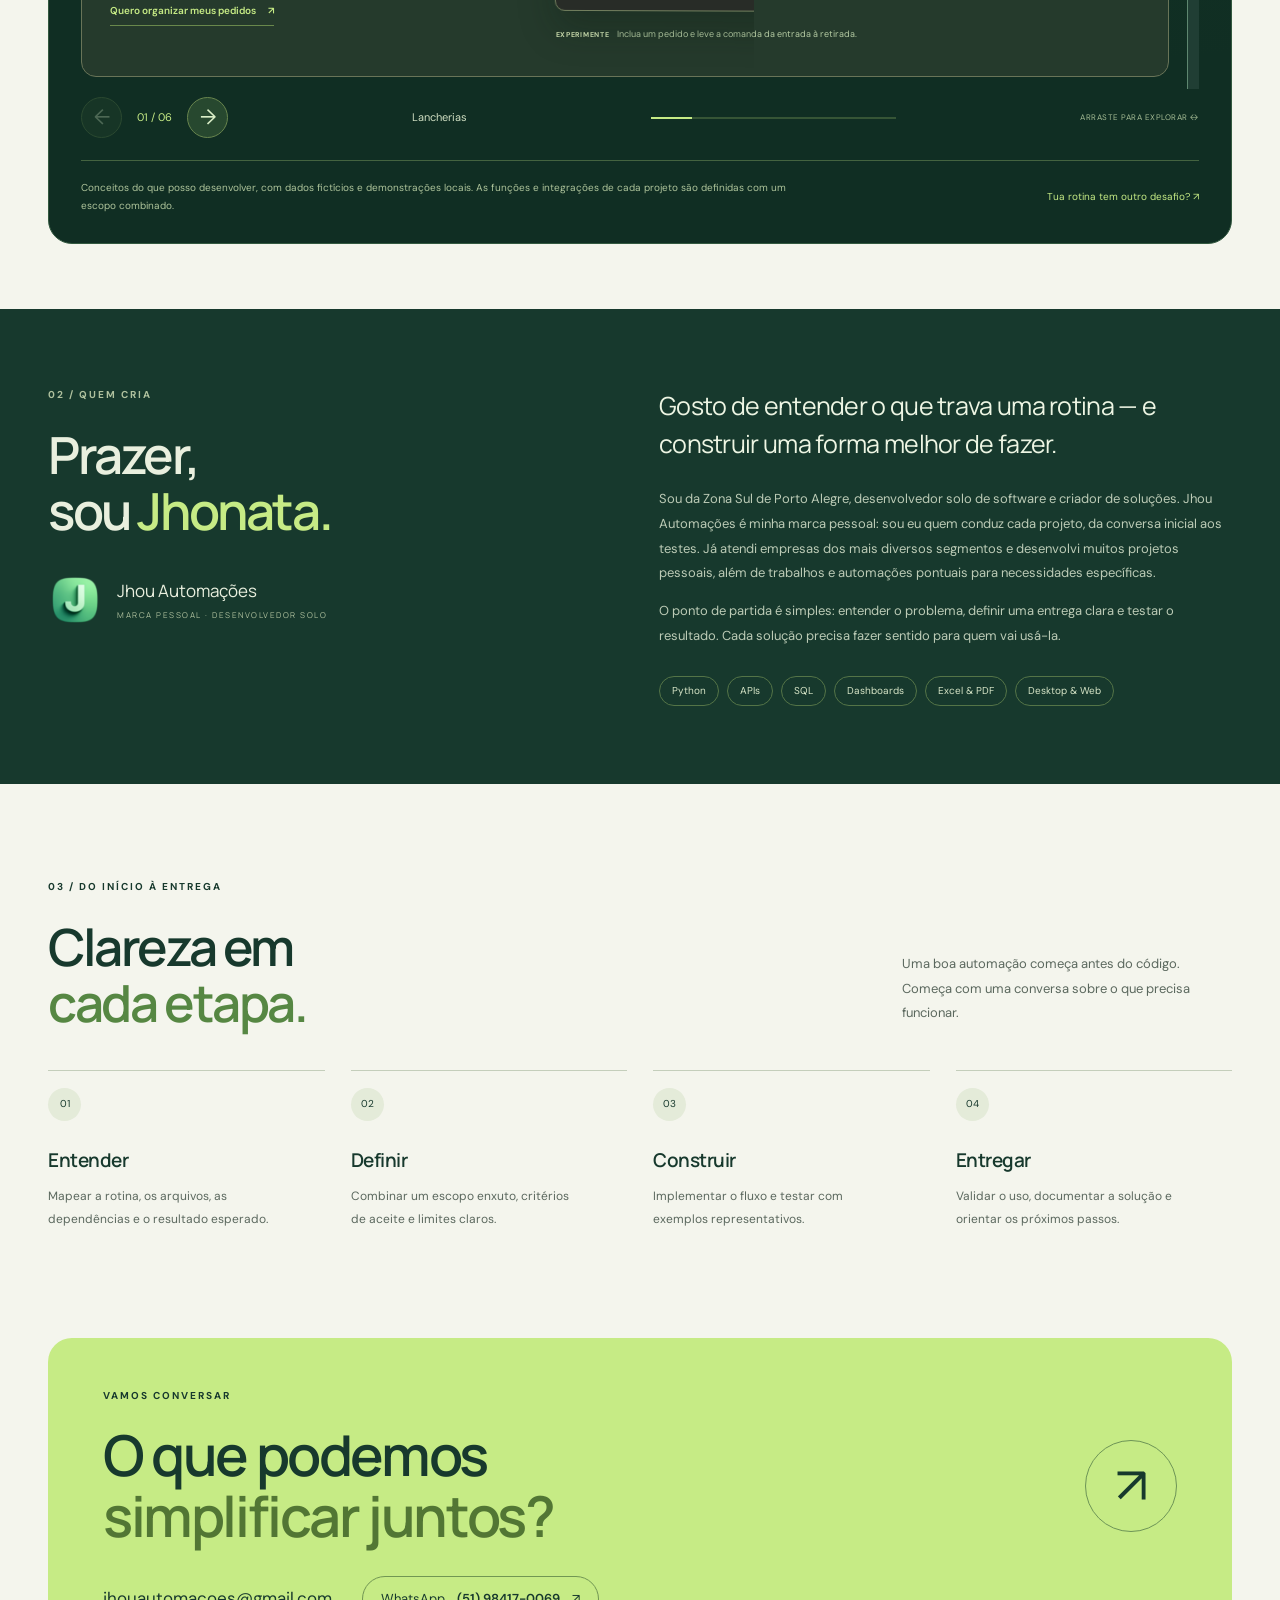
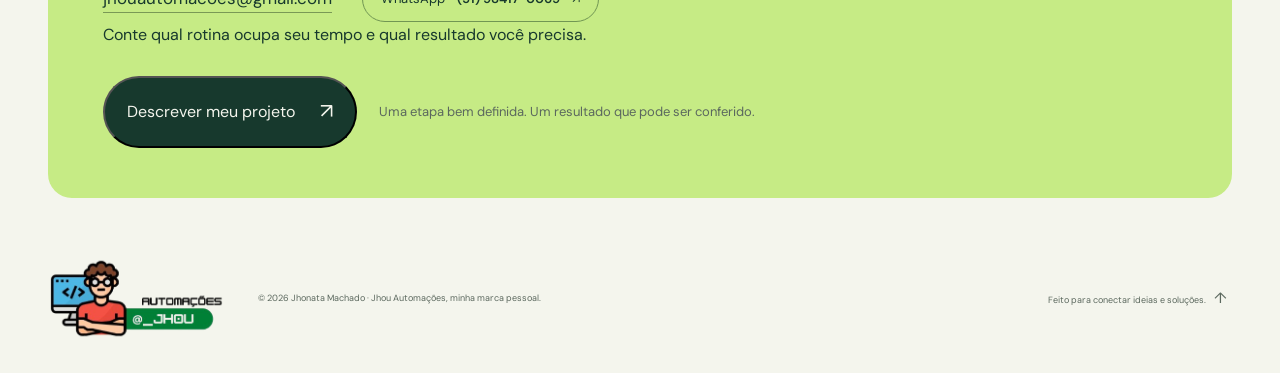
==== commit 4bbb5476: "Generalizar apresentação e mencionar projetos pessoais" ====
--- a/index.html
+++ b/index.html
@@ -8,8 +8,8 @@
   <link rel="icon" href="jhou-mark.ico" type="image/x-icon"><link rel="stylesheet" href="style.css?v=20261010-solo">
   <script src="site.js?v=20261010-solo" defer></script>
   <link rel="stylesheet" href="pedido.css?v=1"><script src="pedido.js?v=1" defer></script>
-  <link rel="stylesheet" href="solucoes.css?v=20261010-5"><script src="solucoes.js?v=20261010-5" defer></script>
-  <link rel="stylesheet" href="cenarios.css?v=20261010-5">
+  <link rel="stylesheet" href="solucoes.css?v=20261010-5"><script src="solucoes.js?v=20261010-5" defer></script>
+  <link rel="stylesheet" href="cenarios.css?v=20261010-5">
 </head>
 <body>
   <a class="skip" href="#conteudo">Pular para o conteúdo</a>
@@ -102,7 +102,7 @@
   <div class="solution-nav"><div class="solution-controls"><button type="button" id="gallery-prev" aria-label="Exemplo anterior" disabled>←</button><span id="gallery-position" aria-live="polite">01 / 06</span><button type="button" id="gallery-next" aria-label="Próximo exemplo">→</button></div><span id="gallery-current">Lancherias</span><span class="rail-progress" aria-hidden="true"><i></i></span><span class="gallery-hint">ARRASTE PARA EXPLORAR ↔</span></div>
   <div class="solution-disclaimer"><p>Conceitos do que posso desenvolver, com dados fictícios e demonstrações locais. As funções e integrações de cada projeto são definidas com um escopo combinado.</p><a href="#contato">Tua rotina tem outro desafio? ↗</a></div>
 </section>
-    <section id="sobre" class="about"><div class="wrap about-grid"><div><p class="eyebrow">02 / QUEM CRIA</p><h2>Prazer,<br>sou <em>Jhonata.</em></h2><div class="about-brand"><img src="jhou-mark.ico" alt="" width="54" height="54" loading="lazy"><span>Jhou Automações<small>MARCA PESSOAL · DESENVOLVEDOR SOLO</small></span></div></div><div class="about-copy"><p class="big-text">Gosto de entender o que trava uma rotina — e construir uma forma melhor de fazer.</p><p>Sou da Zona Sul de Porto Alegre, desenvolvedor solo de software e criador de soluções. Jhou Automações é minha marca pessoal: sou eu quem conduz cada projeto, da conversa inicial aos testes. Já atendi escritórios de advocacia, lancherias e supermercados, além de trabalhos e automações pontuais para necessidades específicas.</p><p>O ponto de partida é simples: entender o problema, definir uma entrega clara e testar o resultado. Cada solução precisa fazer sentido para quem vai usá-la.</p><div class="tech-tags"><span>Python</span><span>APIs</span><span>SQL</span><span>Dashboards</span><span>Excel & PDF</span><span>Desktop & Web</span></div></div></div></section>
+    <section id="sobre" class="about"><div class="wrap about-grid"><div><p class="eyebrow">02 / QUEM CRIA</p><h2>Prazer,<br>sou <em>Jhonata.</em></h2><div class="about-brand"><img src="jhou-mark.ico" alt="" width="54" height="54" loading="lazy"><span>Jhou Automações<small>MARCA PESSOAL · DESENVOLVEDOR SOLO</small></span></div></div><div class="about-copy"><p class="big-text">Gosto de entender o que trava uma rotina — e construir uma forma melhor de fazer.</p><p>Sou da Zona Sul de Porto Alegre, desenvolvedor solo de software e criador de soluções. Jhou Automações é minha marca pessoal: sou eu quem conduz cada projeto, da conversa inicial aos testes. Já atendi empresas dos mais diversos segmentos e desenvolvi muitos projetos pessoais, além de trabalhos e automações pontuais para necessidades específicas.</p><p>O ponto de partida é simples: entender o problema, definir uma entrega clara e testar o resultado. Cada solução precisa fazer sentido para quem vai usá-la.</p><div class="tech-tags"><span>Python</span><span>APIs</span><span>SQL</span><span>Dashboards</span><span>Excel & PDF</span><span>Desktop & Web</span></div></div></div></section>
     <section id="processo" class="section wrap process"><div class="section-heading"><div><p class="eyebrow">03 / DO INÍCIO À ENTREGA</p><h2>Clareza em<br><em>cada etapa.</em></h2></div><p>Uma boa automação começa antes do código. Começa com uma conversa sobre o que precisa funcionar.</p></div><div class="steps"><article><span>01</span><h3>Entender</h3><p>Mapear a rotina, os arquivos, as dependências e o resultado esperado.</p></article><article><span>02</span><h3>Definir</h3><p>Combinar um escopo enxuto, critérios de aceite e limites claros.</p></article><article><span>03</span><h3>Construir</h3><p>Implementar o fluxo e testar com exemplos representativos.</p></article><article><span>04</span><h3>Entregar</h3><p>Validar o uso, documentar a solução e orientar os próximos passos.</p></article></div></section>
     <section id="contato" class="contact wrap"><p class="eyebrow">VAMOS CONVERSAR</p><div class="contact-row"><h2>O que podemos<br><em>simplificar juntos?</em></h2><a class="contact-arrow" href="mailto:jhouautomacoes@gmail.com" aria-label="Enviar e-mail para Jhonata Machado">↗</a></div><div class="contact-links"><a class="email" href="mailto:jhouautomacoes@gmail.com">jhouautomacoes@gmail.com</a><a class="whatsapp-link" href="https://wa.me/5551984170069" target="_blank" rel="noopener noreferrer" aria-label="Conversar com Jhonata Machado no WhatsApp">WhatsApp <span>(51) 98417-0069</span><span aria-hidden="true">↗</span></a></div><p>Conte qual rotina ocupa seu tempo e qual resultado você precisa.</p><div class="brief-actions"><button type="button" class="button primary" data-open-pedido>Descrever meu projeto <span aria-hidden="true">↗</span></button><span class="brief-note">Uma etapa bem definida. Um resultado que pode ser conferido.</span></div></section>
   </main>
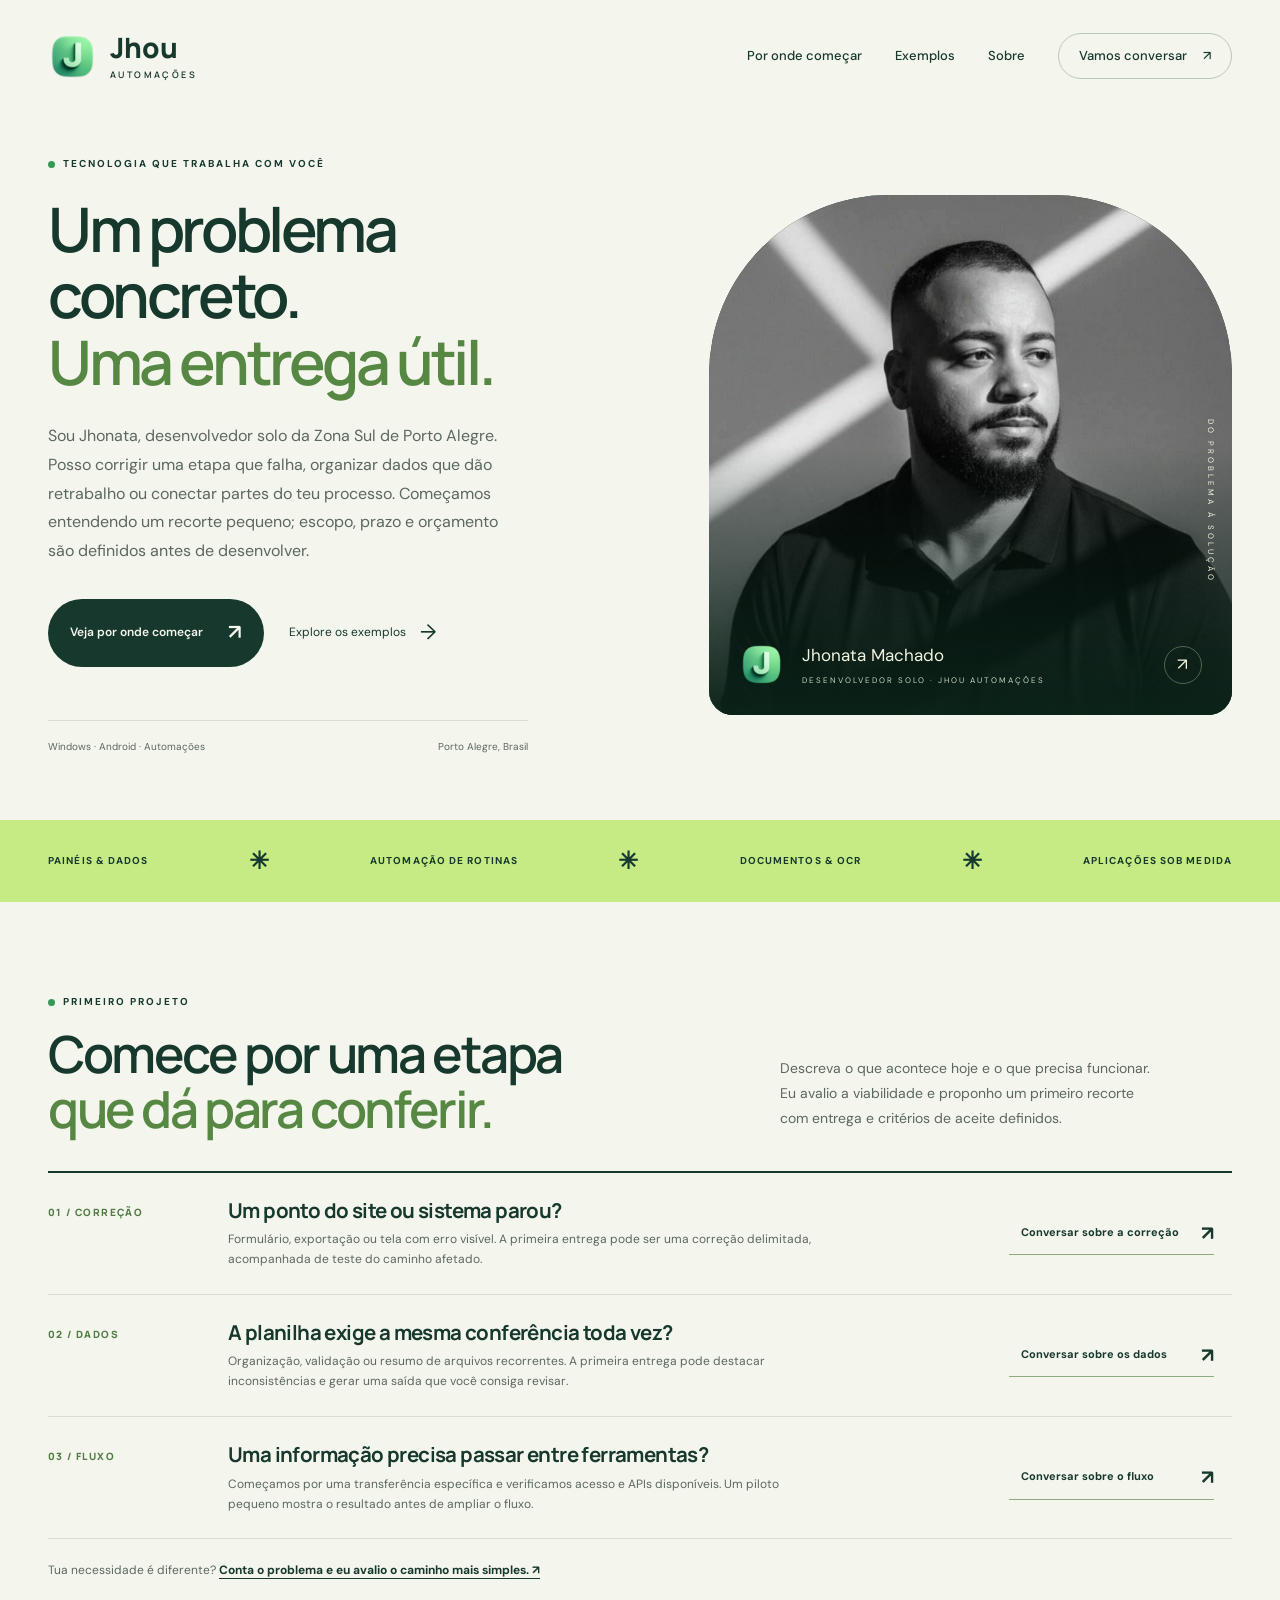
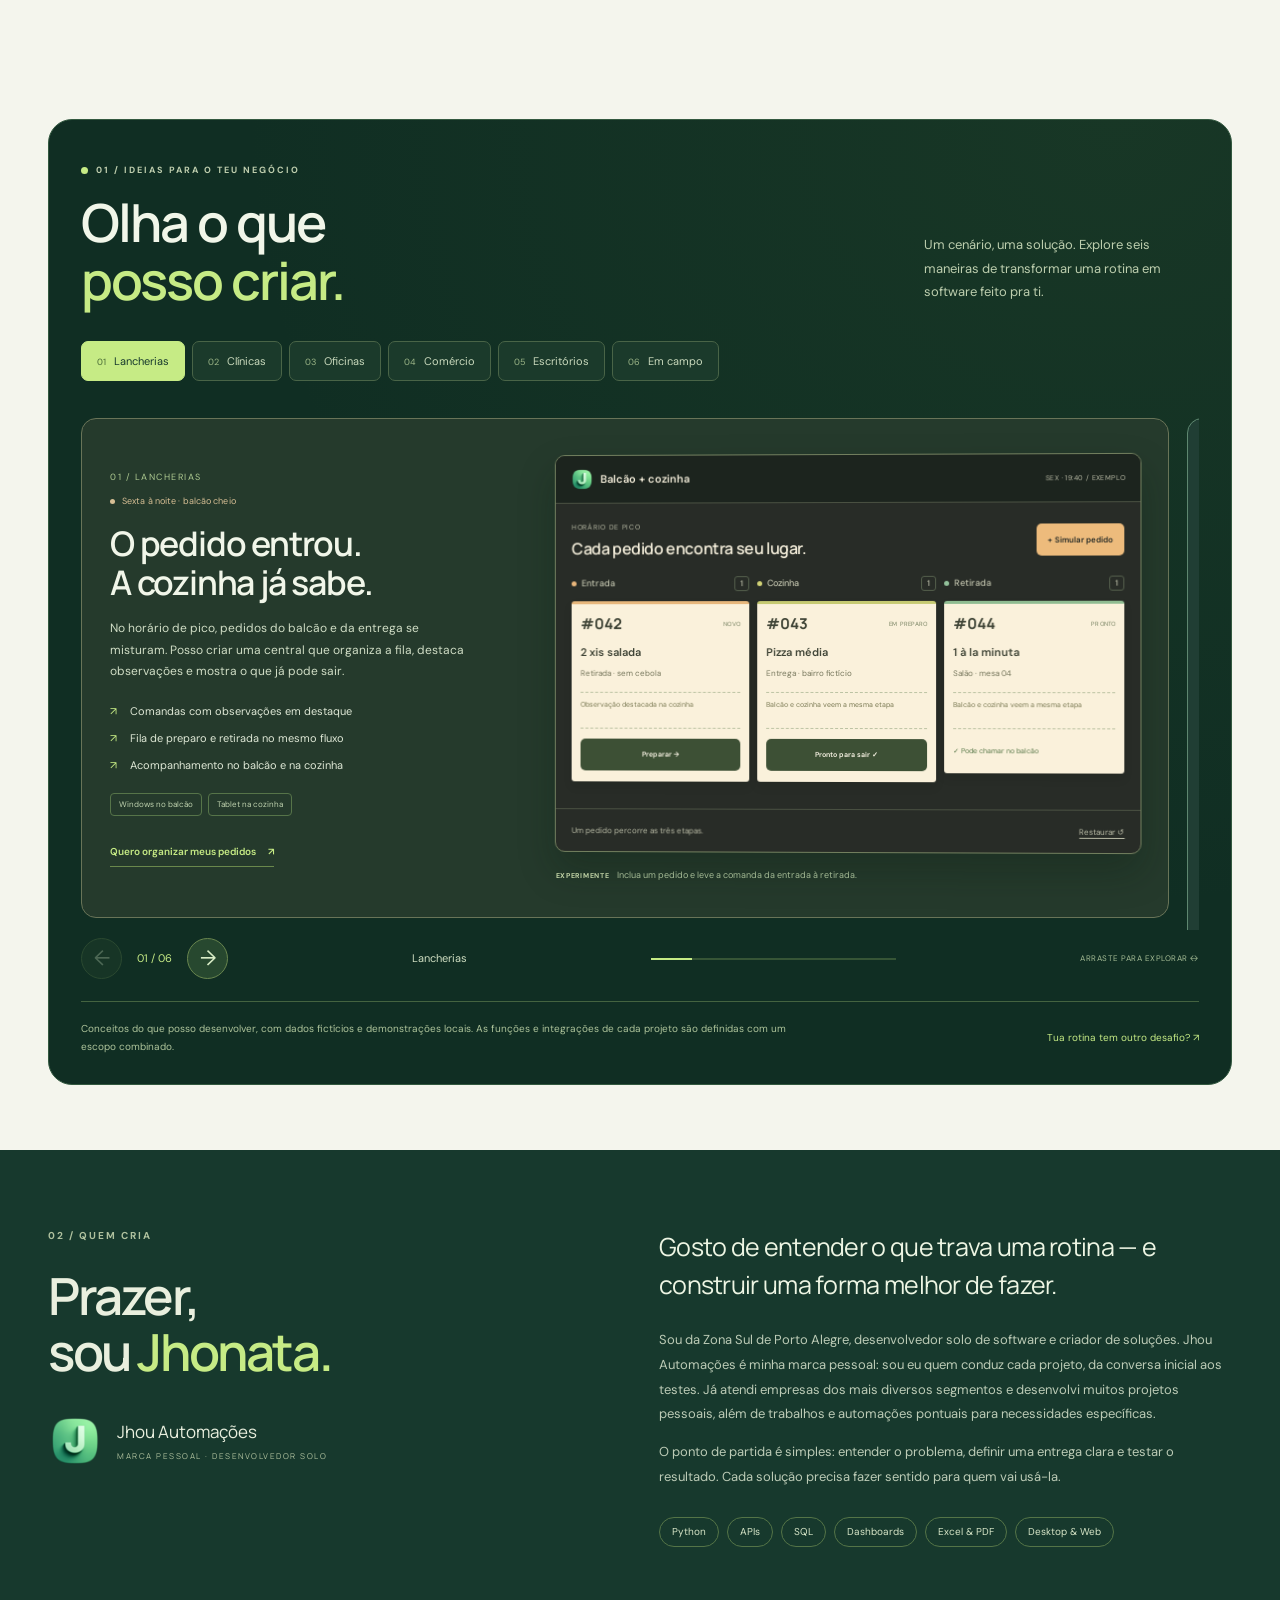
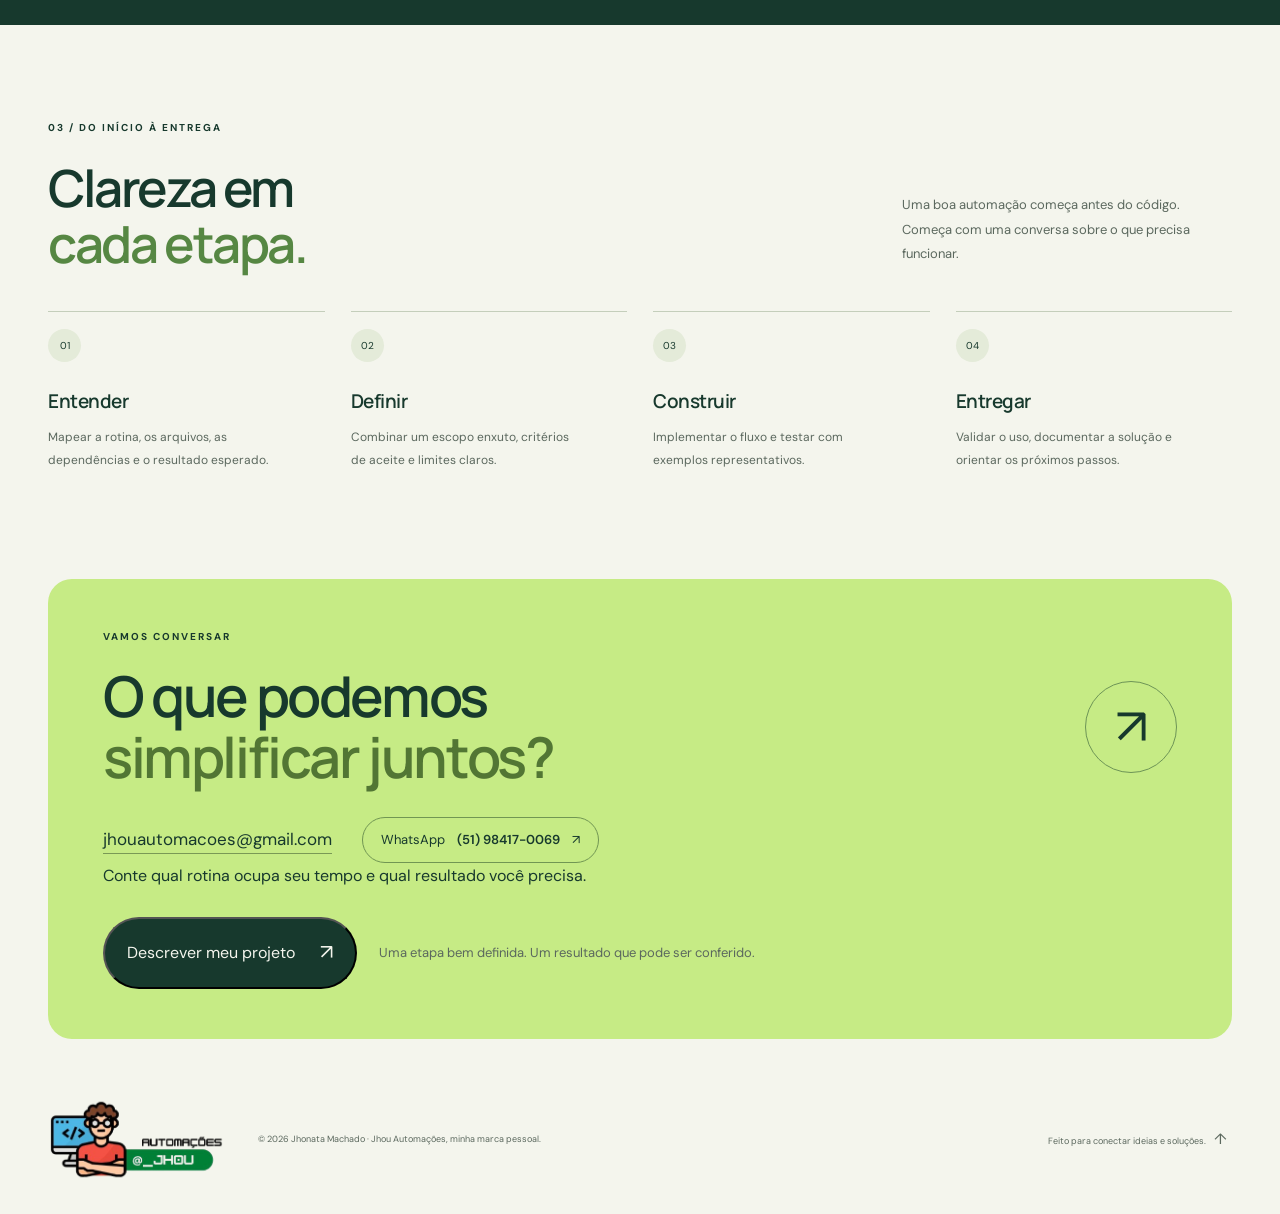
==== commit 2b9ea7f5: "Apresentar serviços de entrada no site da Jhou" ====
--- a/index.html
+++ b/index.html
@@ -3,32 +3,42 @@
 <head>
   <meta charset="utf-8"><meta name="viewport" content="width=device-width, initial-scale=1">
   <meta name="theme-color" content="#153e32">
-  <meta name="description" content="Jhonata Machado — Jhou Automações. Desenvolvedor solo da Zona Sul de Porto Alegre. Programas Windows, apps Android e automações sob medida.">
+  <meta name="description" content="Jhonata Machado, desenvolvedor solo da Jhou Automações em Porto Alegre. Correções pontuais, organização de dados e fluxos sob medida com escopo e testes claros.">
   <title>Jhou Automações — Jhonata Machado</title>
   <link rel="icon" href="jhou-mark.ico" type="image/x-icon"><link rel="stylesheet" href="style.css?v=20261010-solo">
   <script src="site.js?v=20261010-solo" defer></script>
   <link rel="stylesheet" href="pedido.css?v=1"><script src="pedido.js?v=1" defer></script>
   <link rel="stylesheet" href="solucoes.css?v=20261010-5"><script src="solucoes.js?v=20261010-5" defer></script>
   <link rel="stylesheet" href="cenarios.css?v=20261010-5">
+  <link rel="stylesheet" href="comercial.css?v=20261103-1">
 </head>
 <body>
   <a class="skip" href="#conteudo">Pular para o conteúdo</a>
   <header class="header wrap">
     <a href="#inicio" class="brand" aria-label="Jhou Automações — início"><img class="brand-icon" src="jhou-mark.ico" alt="" width="49" height="49"><span>Jhou<span class="brand-sub">AUTOMAÇÕES</span></span></a>
     <button class="menu" aria-controls="nav" aria-expanded="false">Menu <span aria-hidden="true">☰</span></button>
-    <nav id="nav" aria-label="Navegação principal"><a href="#projetos">Soluções</a><a href="#sobre">Sobre</a><a href="#processo">Como trabalho</a><a class="nav-contact" href="#contato">Vamos conversar <span aria-hidden="true">↗</span></a></nav>
+    <nav id="nav" aria-label="Navegação principal"><a href="#comecar">Por onde começar</a><a href="#projetos">Exemplos</a><a href="#sobre">Sobre</a><a class="nav-contact" href="#contato">Vamos conversar <span aria-hidden="true">↗</span></a></nav>
   </header>
   <main id="conteudo">
     <section id="inicio" class="hero wrap">
       <div class="hero-copy"><p class="eyebrow"><span class="dot"></span> TECNOLOGIA QUE TRABALHA COM VOCÊ</p>
-        <h1>Menos repetição.<br>Mais <em>possibilidades.</em></h1>
-        <p class="lead">Desenvolvo programas, aplicativos e automações para facilitar teu trabalho. Sou Jhonata, da Zona Sul de Porto Alegre, e Jhou Automações é a marca que assina o que eu crio.</p>
-        <div class="hero-actions"><a class="button primary" href="#projetos">Veja o que posso criar <span aria-hidden="true">↗</span></a><a class="text-link" href="mailto:jhouautomacoes@gmail.com">Fale com Jhonata <span aria-hidden="true">→</span></a></div>
+        <h1>Um problema concreto.<br><em>Uma entrega útil.</em></h1>
+        <p class="lead">Sou Jhonata, desenvolvedor solo da Zona Sul de Porto Alegre. Posso corrigir uma etapa que falha, organizar dados que dão retrabalho ou conectar partes do teu processo. Começamos entendendo um recorte pequeno; escopo, prazo e orçamento são definidos antes de desenvolver.</p>
+        <div class="hero-actions"><a class="button primary" href="#comecar">Veja por onde começar <span aria-hidden="true">↗</span></a><a class="text-link" href="#projetos">Explore os exemplos <span aria-hidden="true">→</span></a></div>
         <div class="hero-foot"><span>Windows · Android · Automações</span><span>Porto Alegre, Brasil</span></div>
       </div>
       <div class="portrait-panel"><img class="portrait" src="jhonata.jpg" alt="Jhonata Machado" width="1280" height="1262" fetchpriority="high"><span class="portrait-grid" aria-hidden="true"></span><div class="portrait-caption"><img class="caption-icon" src="jhou-mark.ico" alt="" width="45" height="45"><span>Jhonata Machado<small>DESENVOLVEDOR SOLO · JHOU AUTOMAÇÕES</small></span><span class="portrait-arrow" aria-hidden="true">↗</span></div><span class="image-label">DO PROBLEMA À SOLUÇÃO</span></div>
     </section>
     <div class="expertise"><div class="wrap"><span>PAINÉIS & DADOS</span><i aria-hidden="true">✳</i><span>AUTOMAÇÃO DE ROTINAS</span><i aria-hidden="true">✳</i><span>DOCUMENTOS & OCR</span><i aria-hidden="true">✳</i><span>APLICAÇÕES SOB MEDIDA</span></div></div>
+    <section id="comecar" class="entry-offers wrap" aria-labelledby="entry-title">
+      <div class="entry-intro"><p class="eyebrow"><span class="dot"></span> PRIMEIRO PROJETO</p><h2 id="entry-title">Comece por uma etapa<br><em>que dá para conferir.</em></h2><p>Descreva o que acontece hoje e o que precisa funcionar. Eu avalio a viabilidade e proponho um primeiro recorte com entrega e critérios de aceite definidos.</p></div>
+      <div class="entry-list">
+        <article class="entry-item"><span class="entry-number">01 / CORREÇÃO</span><div><h3>Um ponto do site ou sistema parou?</h3><p>Formulário, exportação ou tela com erro visível. A primeira entrega pode ser uma correção delimitada, acompanhada de teste do caminho afetado.</p></div><a href="#contato" aria-label="Conversar sobre uma correção pontual">Conversar sobre a correção <span aria-hidden="true">↗</span></a></article>
+        <article class="entry-item"><span class="entry-number">02 / DADOS</span><div><h3>A planilha exige a mesma conferência toda vez?</h3><p>Organização, validação ou resumo de arquivos recorrentes. A primeira entrega pode destacar inconsistências e gerar uma saída que você consiga revisar.</p></div><a href="#contato" aria-label="Conversar sobre organização de dados">Conversar sobre os dados <span aria-hidden="true">↗</span></a></article>
+        <article class="entry-item"><span class="entry-number">03 / FLUXO</span><div><h3>Uma informação precisa passar entre ferramentas?</h3><p>Começamos por uma transferência específica e verificamos acesso e APIs disponíveis. Um piloto pequeno mostra o resultado antes de ampliar o fluxo.</p></div><a href="#contato" aria-label="Conversar sobre um fluxo entre ferramentas">Conversar sobre o fluxo <span aria-hidden="true">↗</span></a></article>
+      </div>
+      <p class="entry-other">Tua necessidade é diferente? <a href="#contato">Conta o problema e eu avalio o caminho mais simples. <span aria-hidden="true">↗</span></a></p>
+    </section>
     <section id="projetos" class="solutions wrap" data-revision="solucoes-05">
   <div class="solutions-head"><div><p class="eyebrow"><span class="dot"></span>01 / IDEIAS PARA O TEU NEGÓCIO</p><h2>Olha o que<br><em>posso criar.</em></h2></div><p>Um cenário, uma solução. Explore seis maneiras de transformar uma rotina em software feito pra ti.</p></div>
   <div class="sector-nav" role="group" aria-label="Escolher exemplo de solução"><button type="button" data-gallery-target="food" aria-pressed="true"><span>01</span>Lancherias</button><button type="button" data-gallery-target="clinic" aria-pressed="false"><span>02</span>Clínicas</button><button type="button" data-gallery-target="garage" aria-pressed="false"><span>03</span>Oficinas</button><button type="button" data-gallery-target="stock" aria-pressed="false"><span>04</span>Comércio</button><button type="button" data-gallery-target="docs" aria-pressed="false"><span>05</span>Escritórios</button><button type="button" data-gallery-target="android" aria-pressed="false"><span>06</span>Em campo</button></div>
@@ -112,7 +122,7 @@
   <form id="pedido-form" class="brief-form">
     <label class="brief-field">Seu nome<input name="name" autocomplete="name" required minlength="2" maxlength="100"></label>
     <label class="brief-field">E-mail para resposta<input name="email" type="email" autocomplete="email" required maxlength="200"></label>
-    <label class="brief-field">Qual resultado você procura?<select name="service"><option value="csv_limpeza">Organizar ou limpar dados em CSV</option><option value="painel_csv">Criar um relatório ou painel de dados</option><option value="changelog_json">Organizar notas de versão</option><option value="sob_medida">Avaliar outra automação pontual</option></select></label>
+    <label class="brief-field">Qual resultado você procura?<select name="service"><option value="sob_medida">Avaliar uma correção ou solução pontual</option><option value="csv_limpeza">Conferir e organizar planilha ou CSV</option><option value="painel_csv">Criar um relatório ou painel de dados</option><option value="changelog_json">Organizar notas de versão</option></select></label>
     <label class="brief-field">Ferramenta utilizada<input name="tool" placeholder="Ex.: Excel, CSV, sistema web" maxlength="150"></label>
     <label class="brief-field brief-wide">O que acontece hoje?<textarea name="problem" placeholder="Descreva uma etapa específica e o que toma seu tempo." required minlength="10" maxlength="1500"></textarea></label>
     <label class="brief-field brief-wide">Como deve ficar?<textarea name="expected_result" placeholder="Qual saída ou resultado permitiria conferir que deu certo?" required minlength="5" maxlength="1000"></textarea></label>
--- a/comercial.css
+++ b/comercial.css
@@ -0,0 +1,20 @@
+/* Entrada comercial curta: mesmo sistema visual do site, sem componentes externos. */
+.entry-offers{padding:92px 0 84px}
+.entry-intro{display:grid;grid-template-columns:minmax(0,1.2fr) minmax(270px,.8fr);align-items:end;gap:16px 54px;margin-bottom:34px}
+.entry-intro .eyebrow{grid-column:1/-1;margin-bottom:0}
+.entry-intro h2{max-width:760px}
+.entry-intro>p:last-child{max-width:370px;margin:0 0 5px;color:var(--muted);font-size:14px;line-height:1.8}
+.entry-list{border-top:2px solid var(--ink)}
+.entry-item{display:grid;grid-template-columns:154px minmax(0,1fr) 205px;align-items:center;gap:26px;padding:24px 18px 24px 0;border-bottom:1px solid var(--line);transition:background .2s,padding-left .2s}
+.entry-item:hover,.entry-item:focus-within{background:#e9eee2;padding-left:18px}
+.entry-number{align-self:start;padding-top:7px;font-family:Manrope,Arial,sans-serif;font-size:10px;font-weight:800;letter-spacing:1.4px;color:#517c44}
+.entry-item h3{font-family:Manrope,Arial,sans-serif;font-size:clamp(17px,1.6vw,22px);font-weight:700;letter-spacing:-.6px;line-height:1.35;margin:0 0 6px}
+.entry-item p{color:var(--muted);font-size:12px;line-height:1.65;max-width:590px;margin:0}
+.entry-item a{display:inline-flex;justify-content:space-between;align-items:center;gap:12px;min-height:44px;padding:10px 0 10px 12px;border-bottom:1px solid #8eab80;font-size:11px;font-weight:700;line-height:1.4}
+.entry-item a span{font-size:20px;line-height:1}
+.entry-item a:hover{color:#4d793e;border-color:#4d793e}
+.entry-other{margin:22px 0 0;color:var(--muted);font-size:12px}
+.entry-other a{color:var(--ink);font-weight:700;text-decoration:underline;text-underline-offset:4px}
+@media(max-width:980px){.entry-item{grid-template-columns:115px minmax(0,1fr);gap:10px 20px}.entry-item a{grid-column:2;max-width:250px}.entry-intro{gap:16px 32px}}
+@media(max-width:760px){.entry-offers{padding:62px 0 55px}.entry-intro{display:block;margin-bottom:25px}.entry-intro .eyebrow{margin-bottom:20px}.entry-intro h2{margin-bottom:16px}.entry-intro>p:last-child{font-size:13px}.entry-item{grid-template-columns:1fr;padding:18px 0 21px;gap:8px}.entry-item:hover,.entry-item:focus-within{padding-left:10px}.entry-number{padding:0}.entry-item h3{font-size:19px}.entry-item a{grid-column:1;padding-left:0;max-width:260px;margin-top:2px}.entry-other{line-height:1.7}}
+@media(prefers-reduced-motion:reduce){.entry-item{transition:none}}
